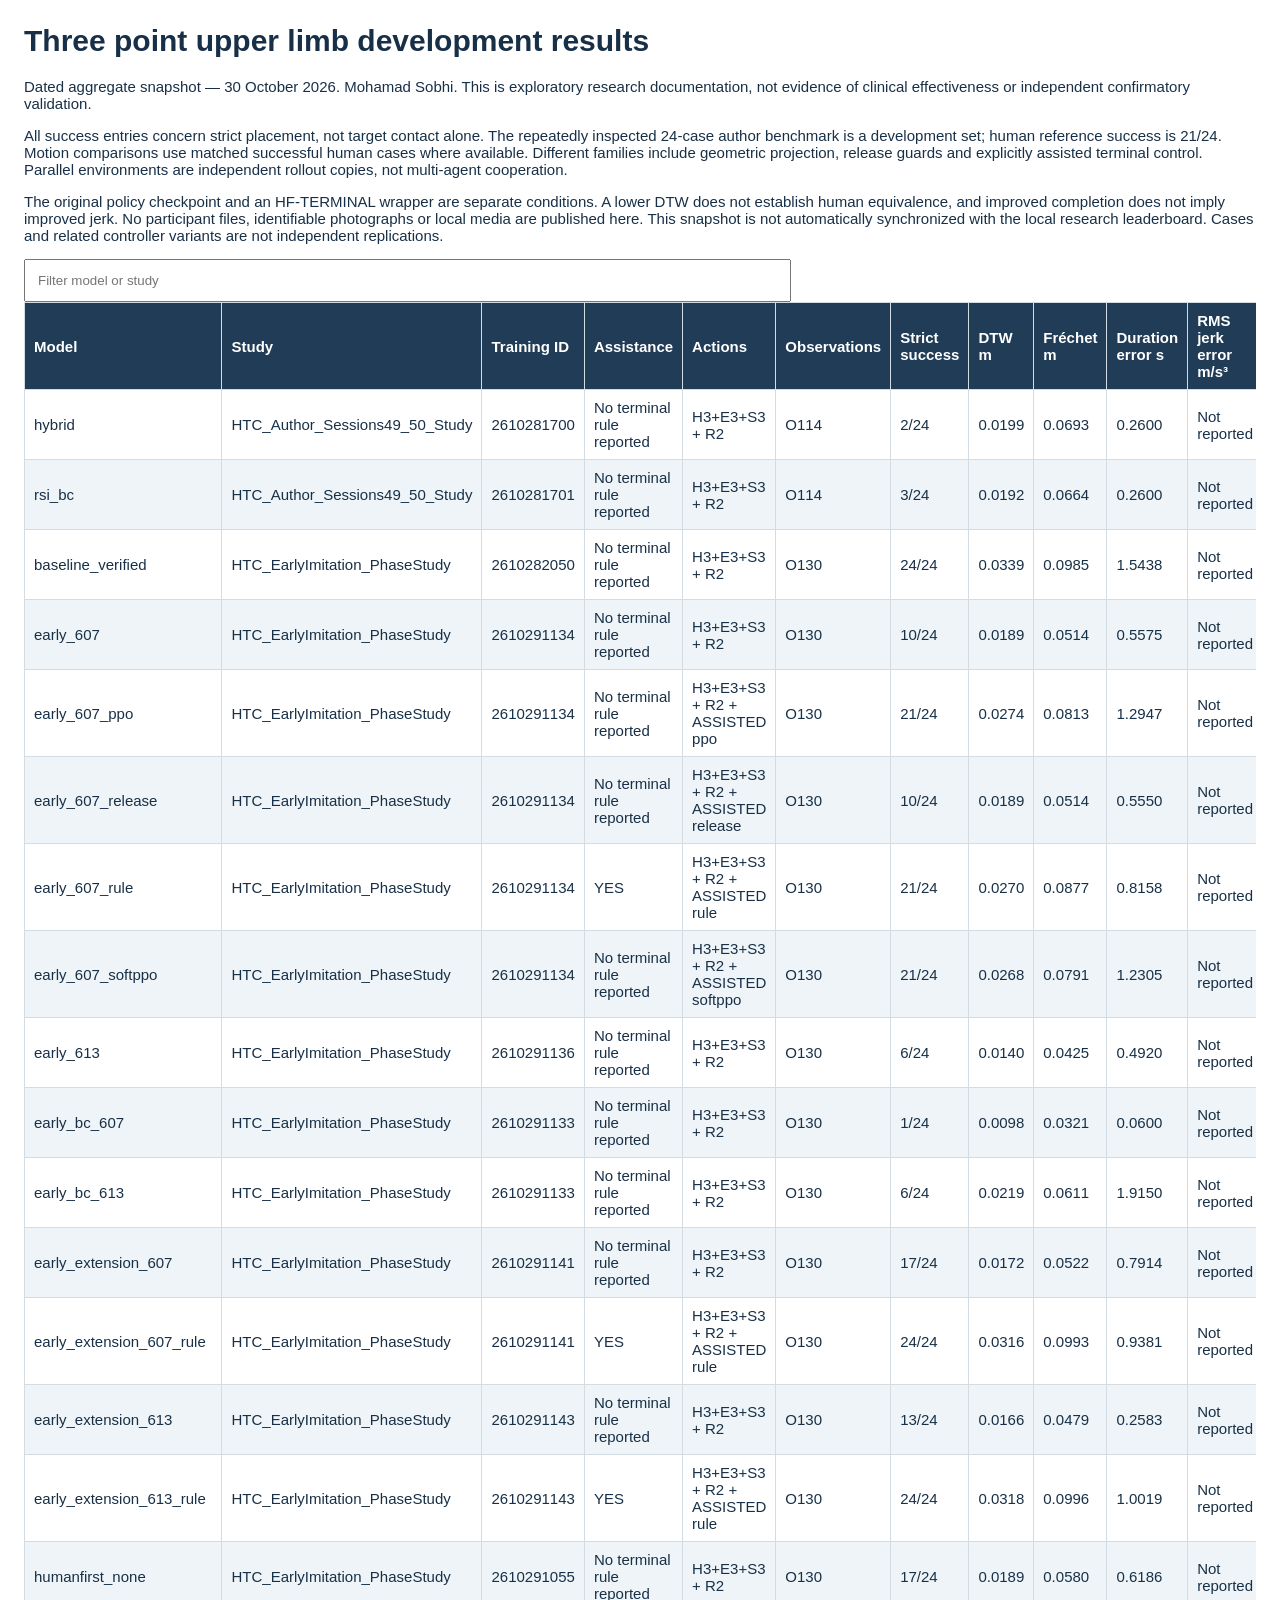
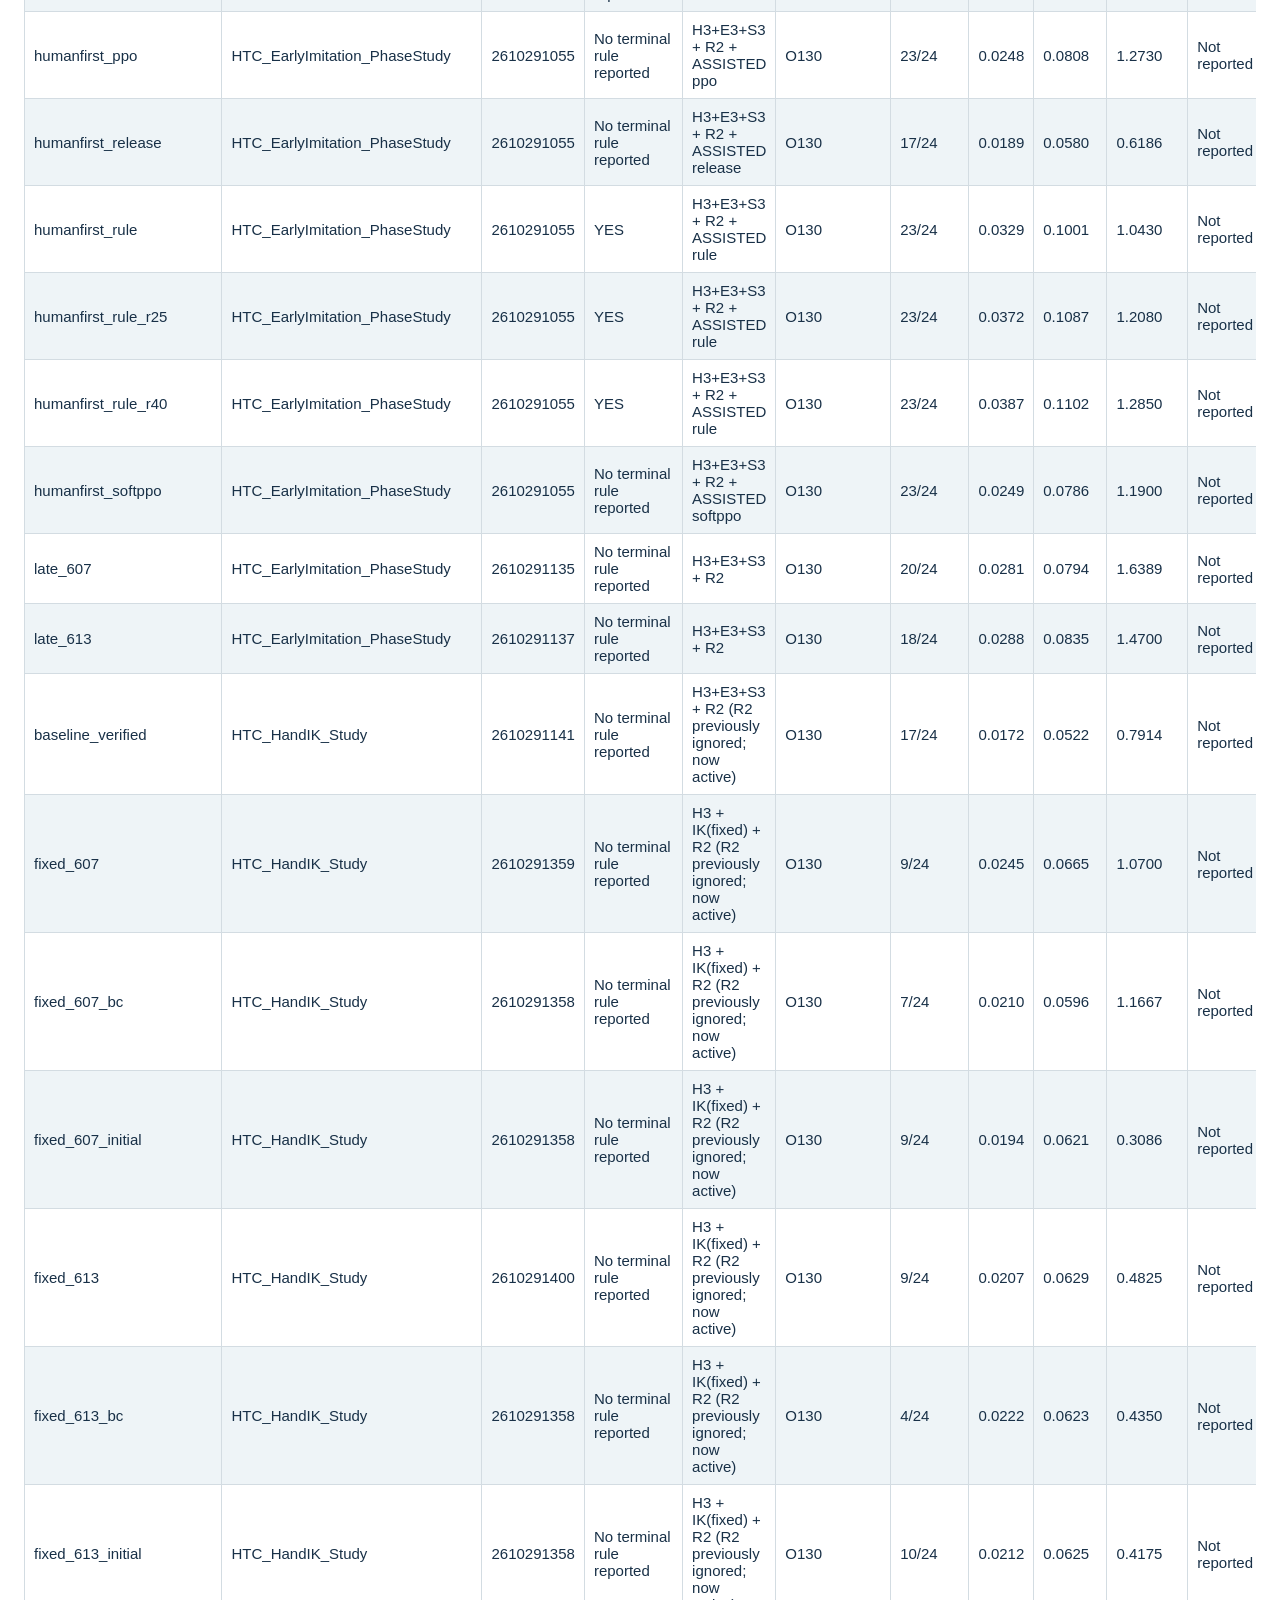
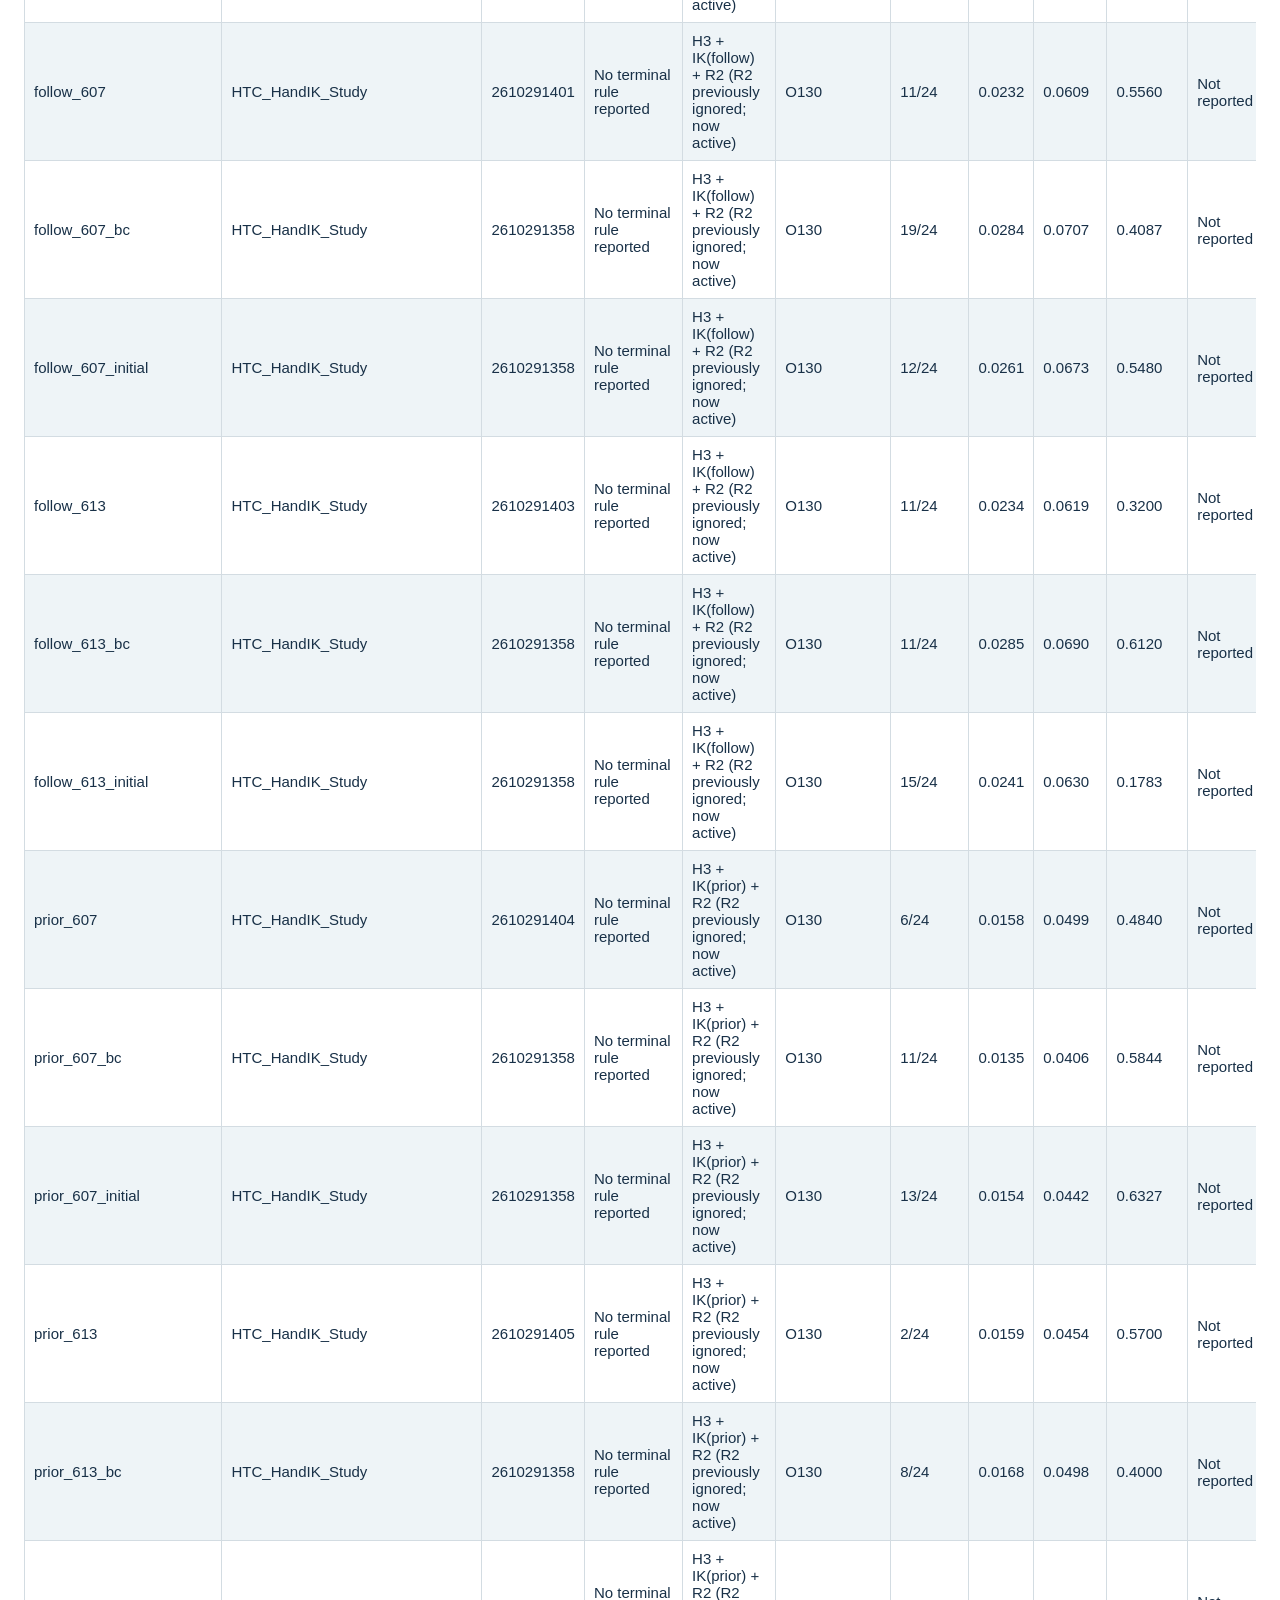
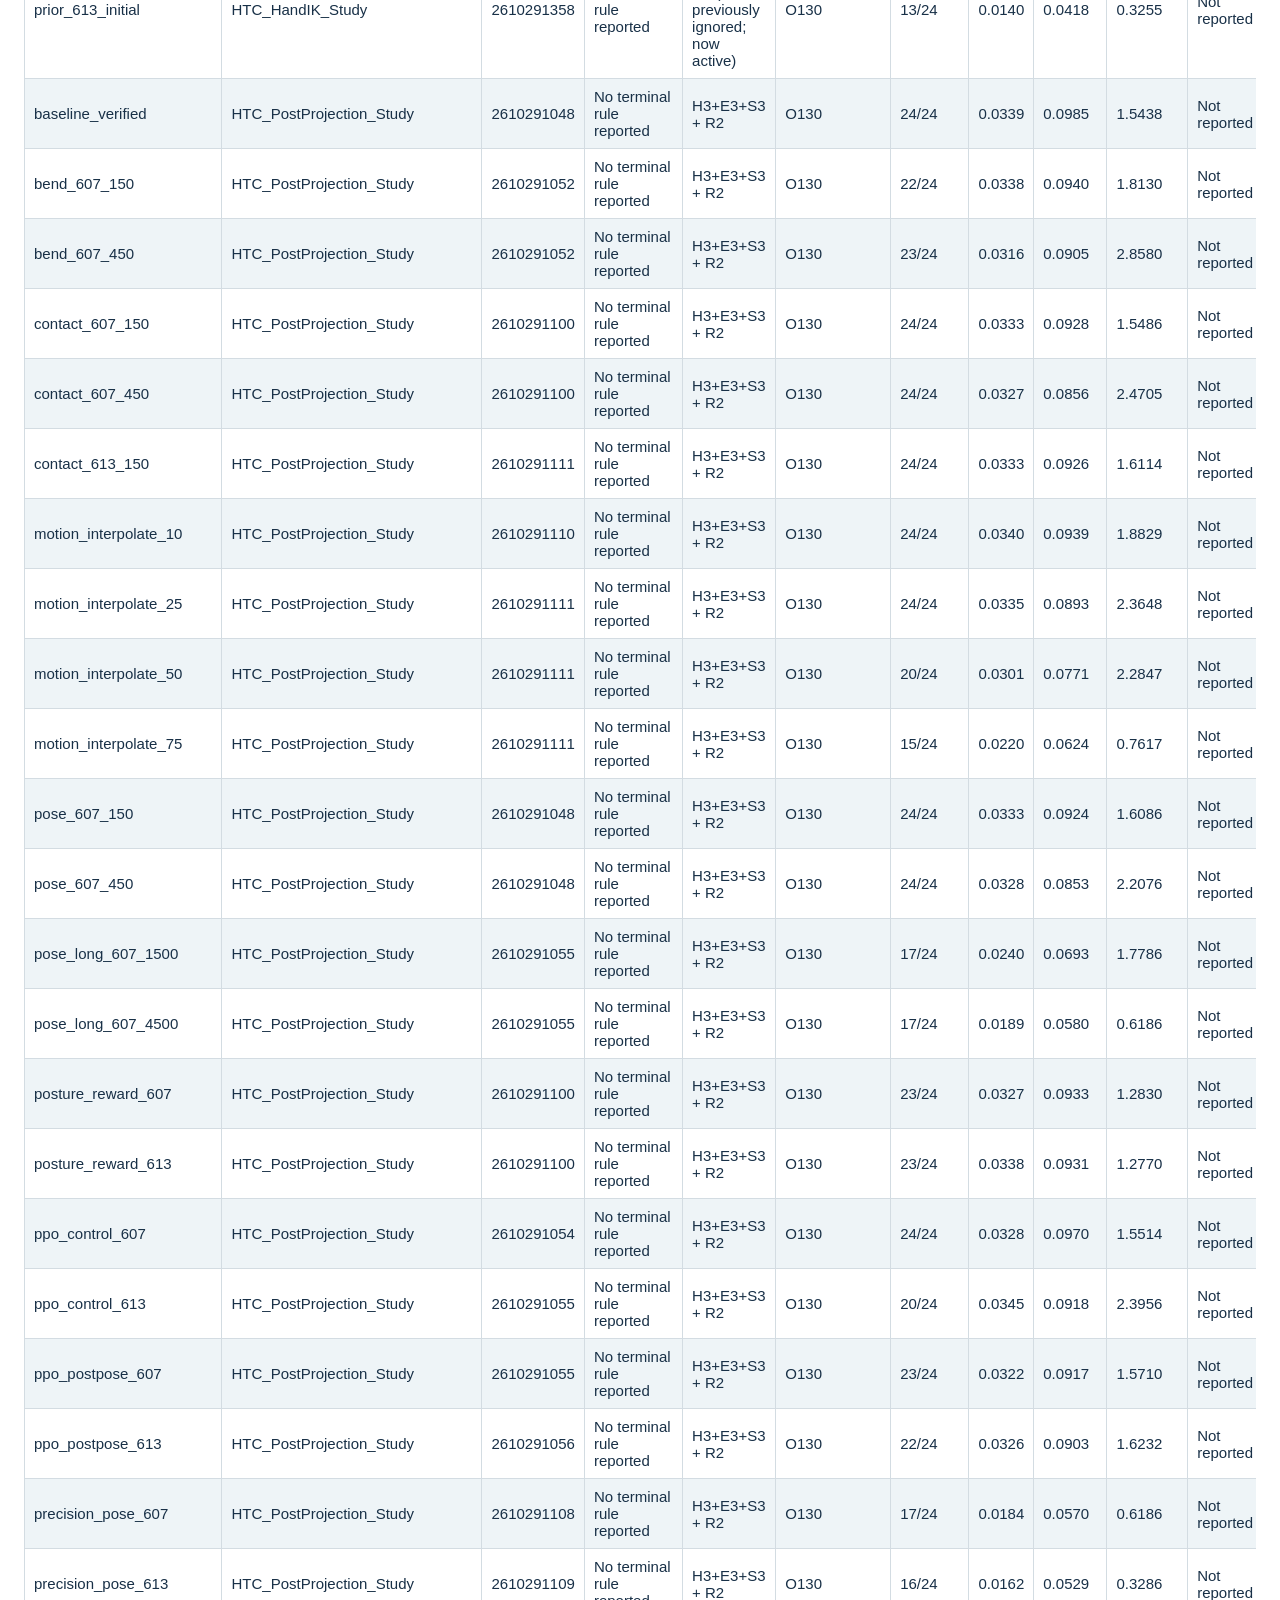
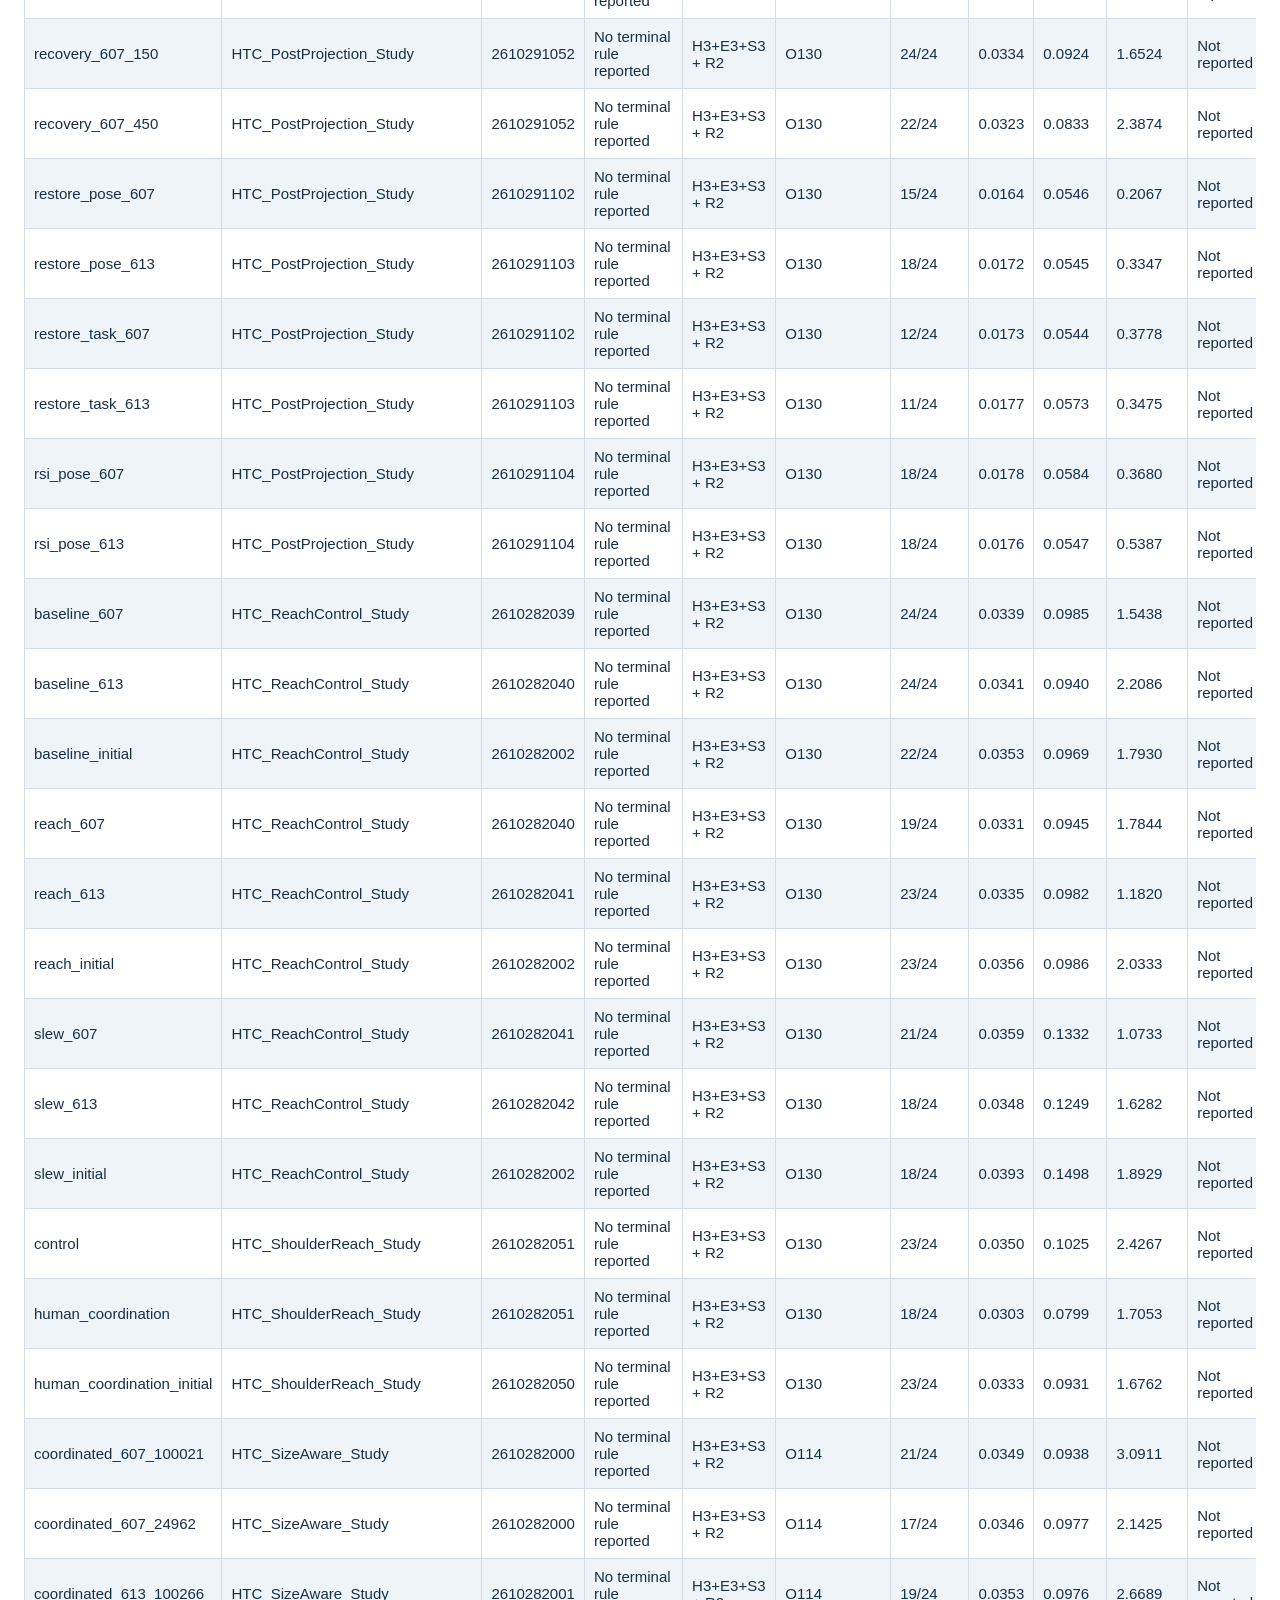
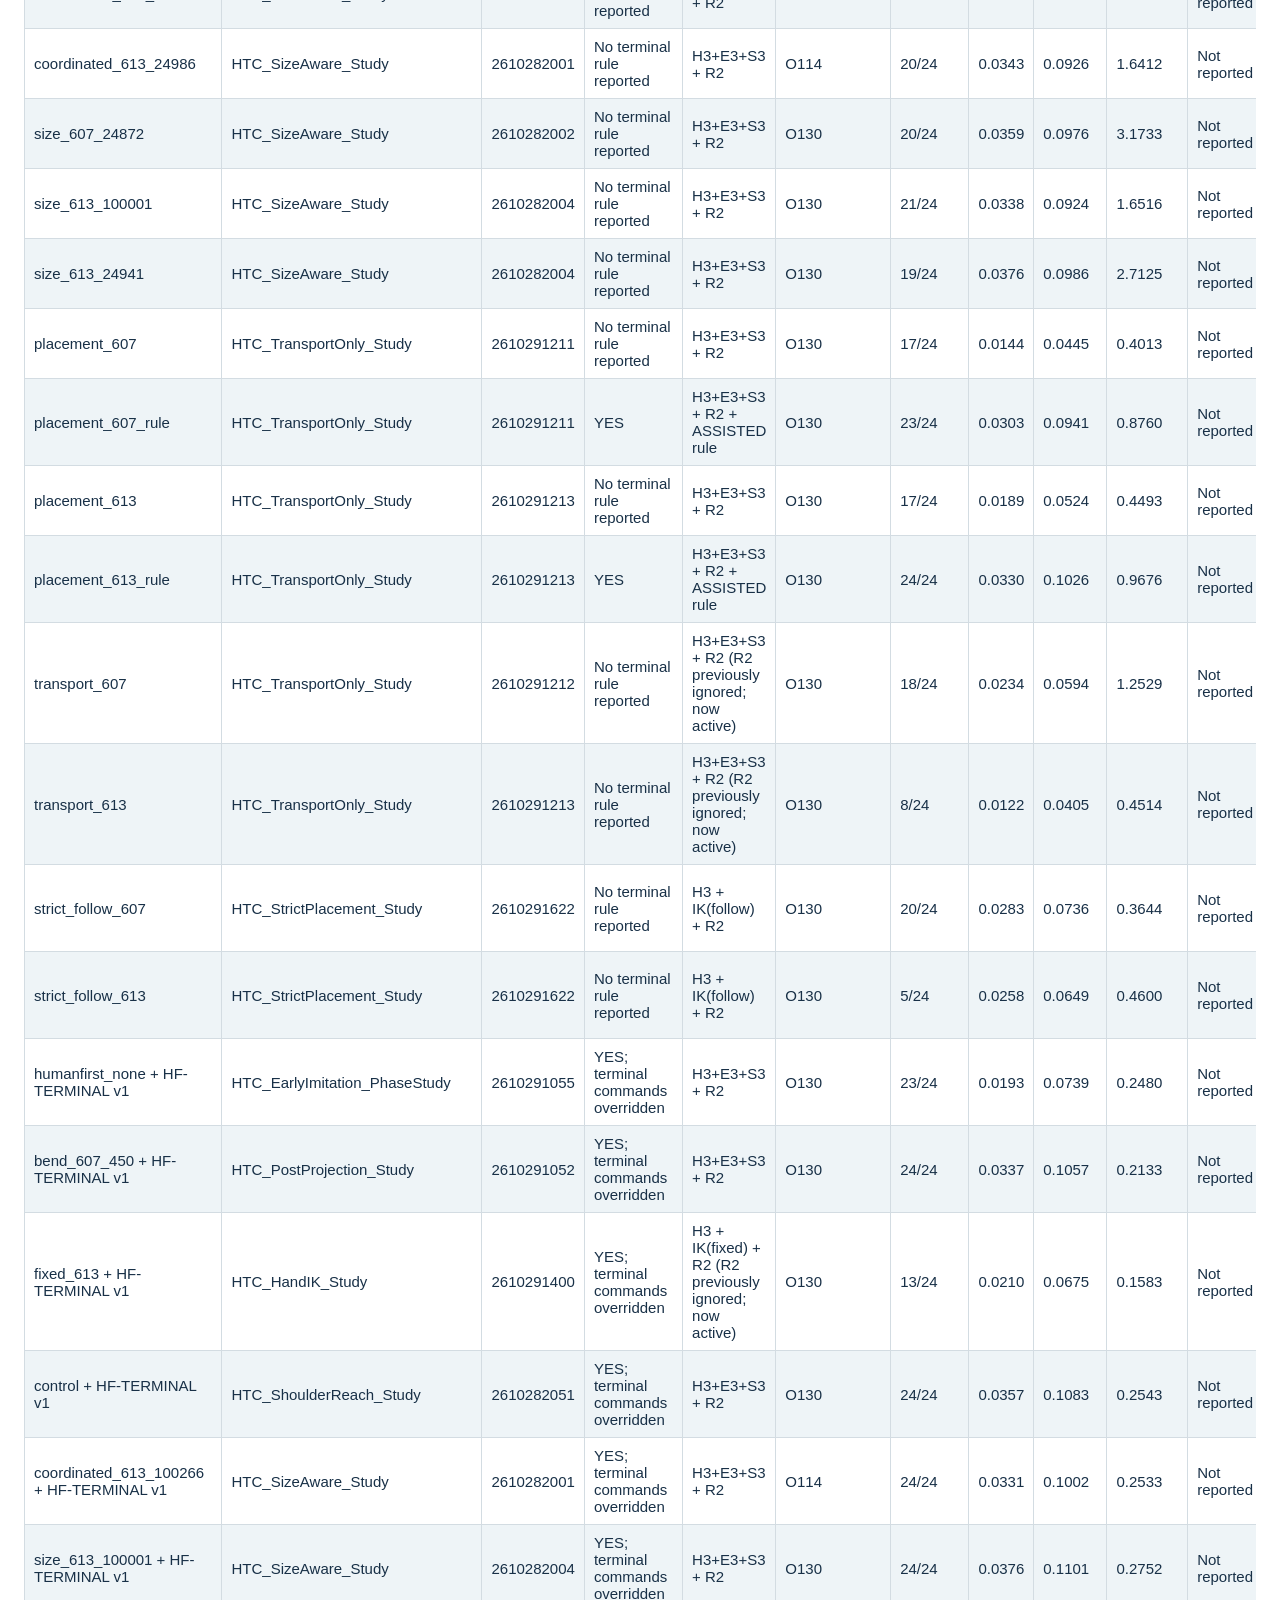
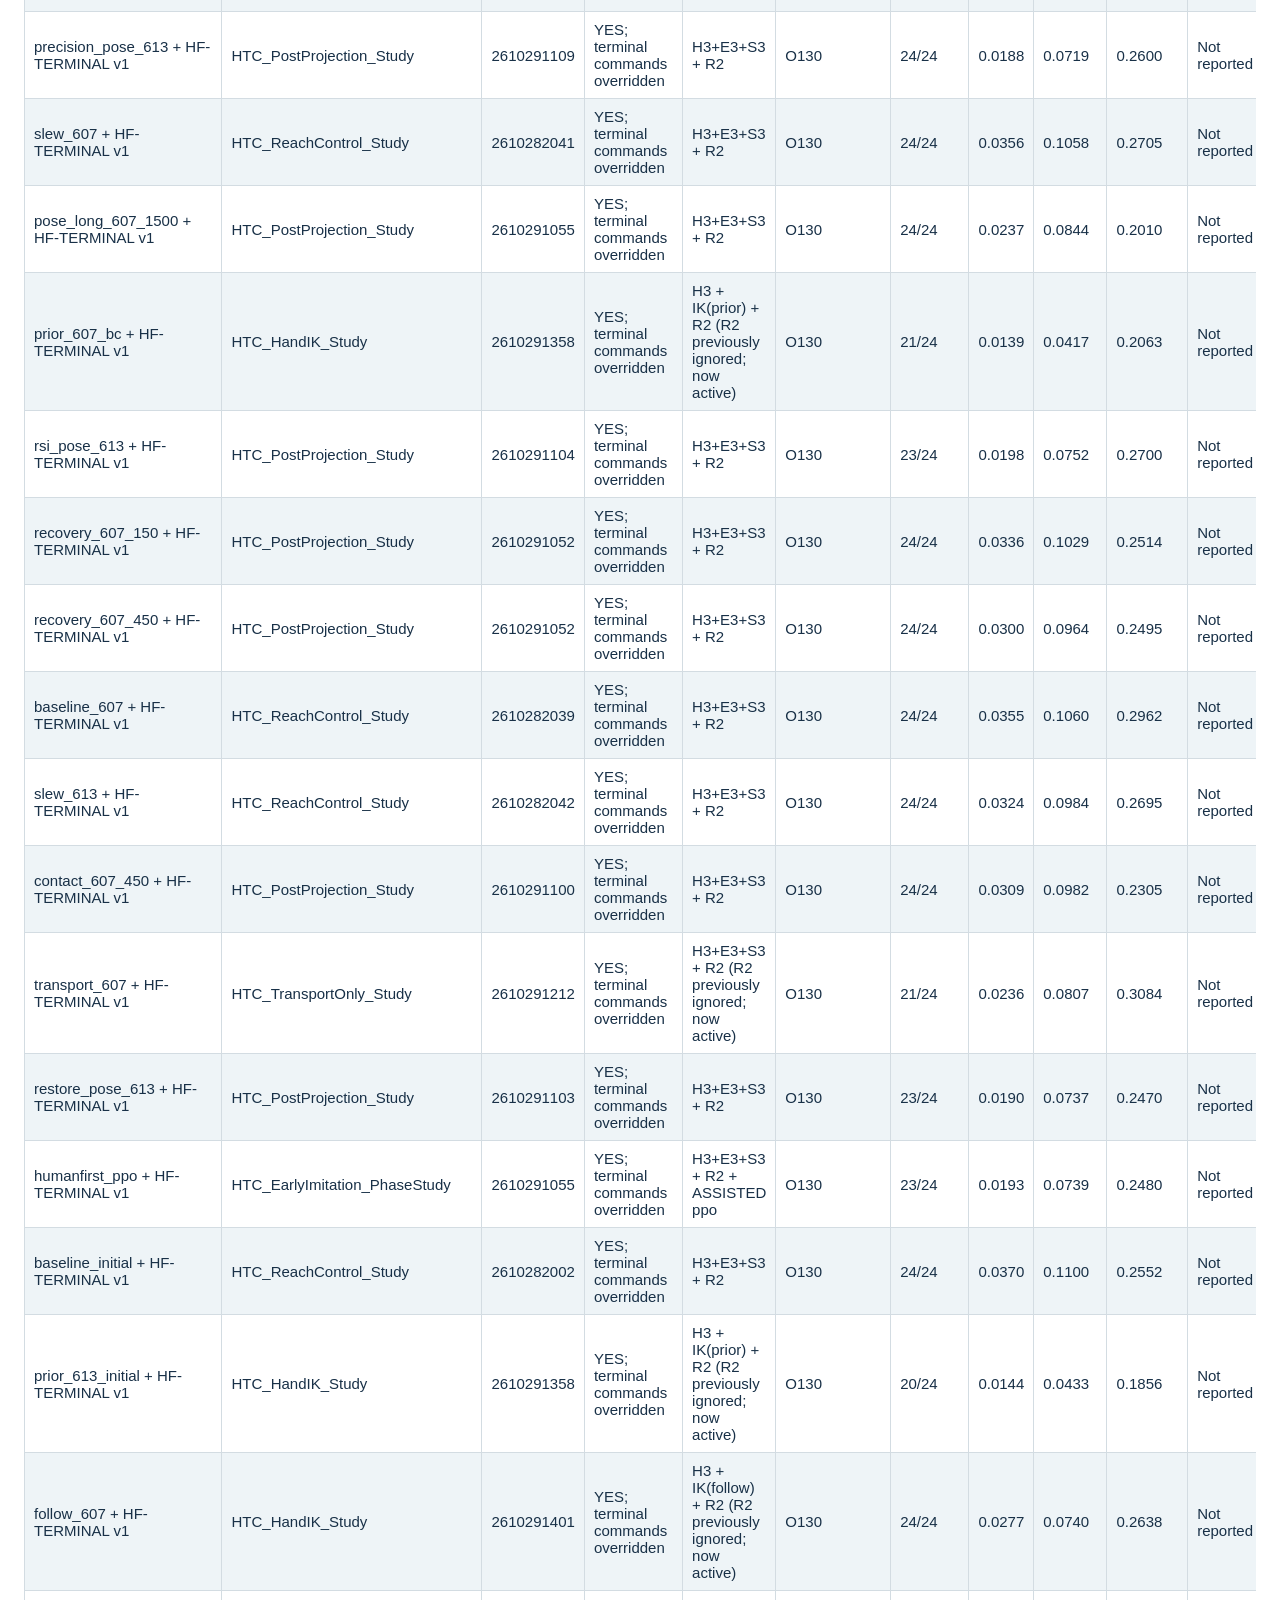
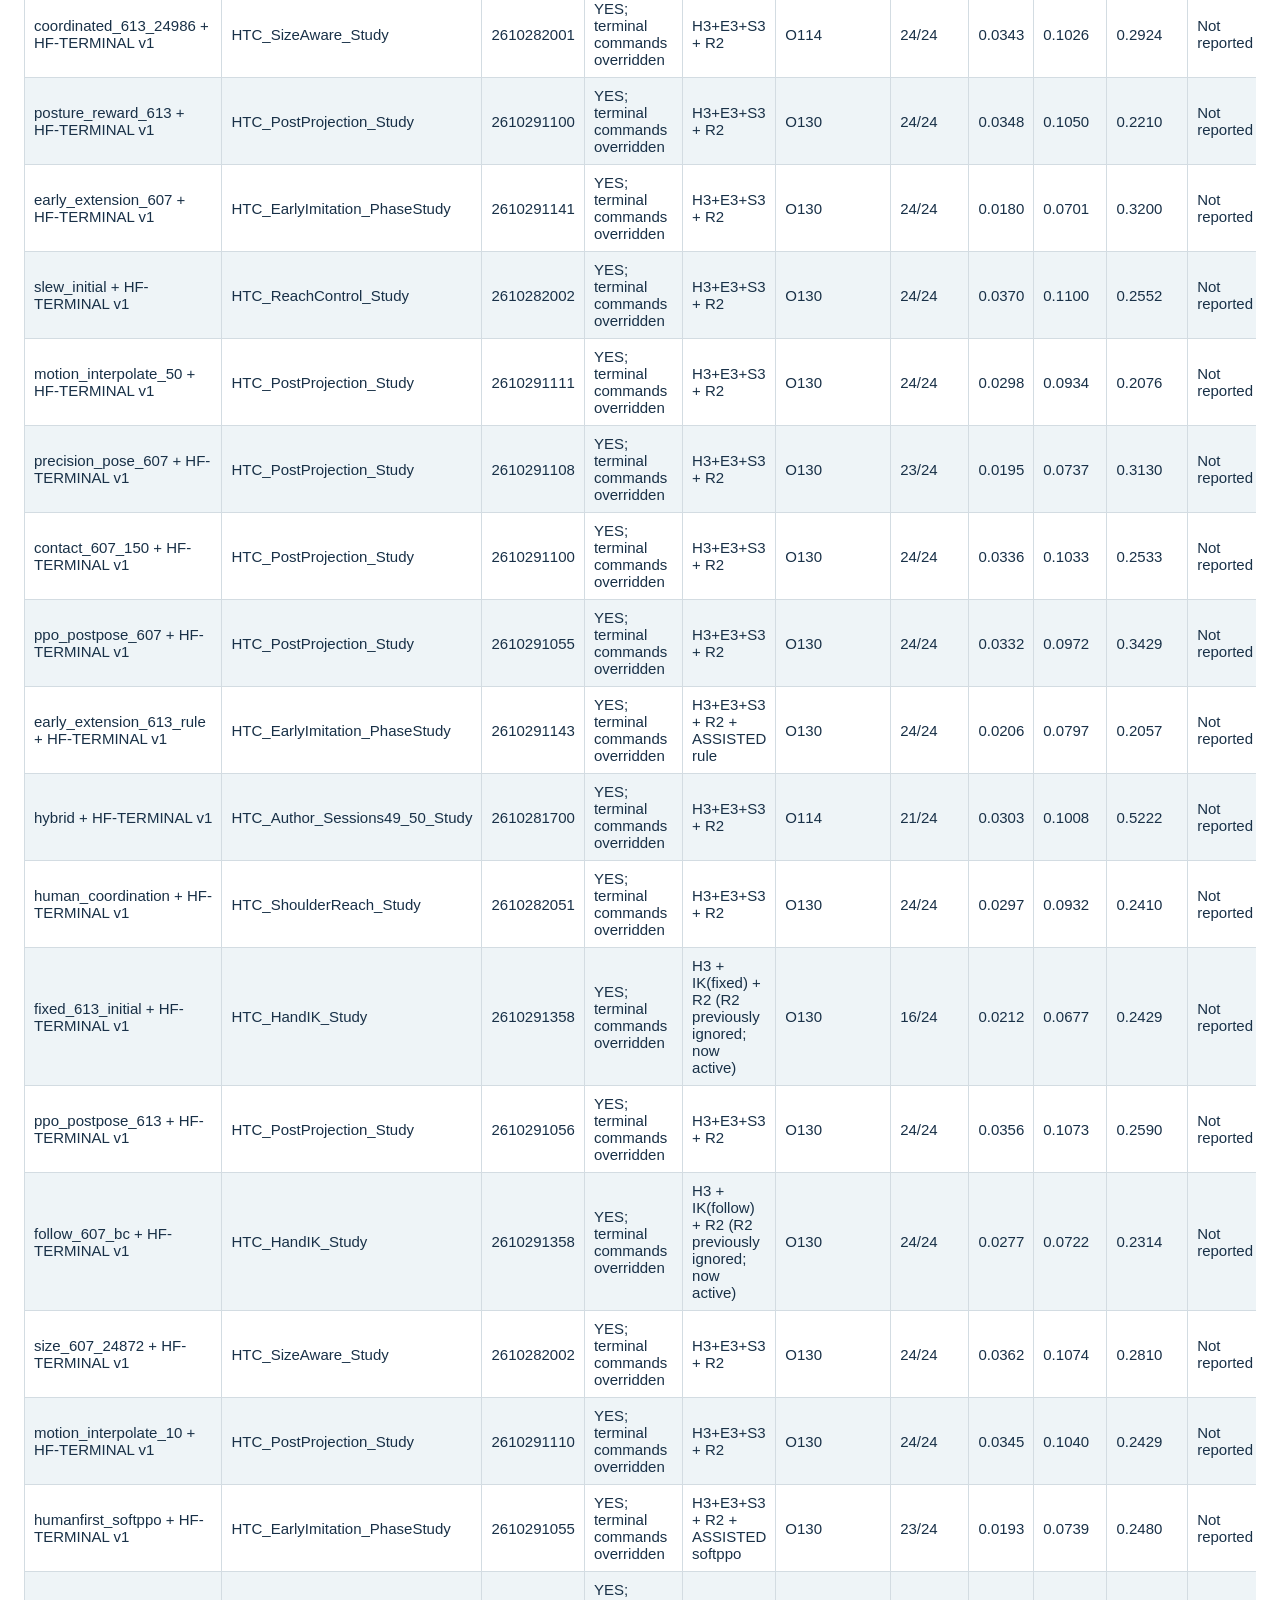
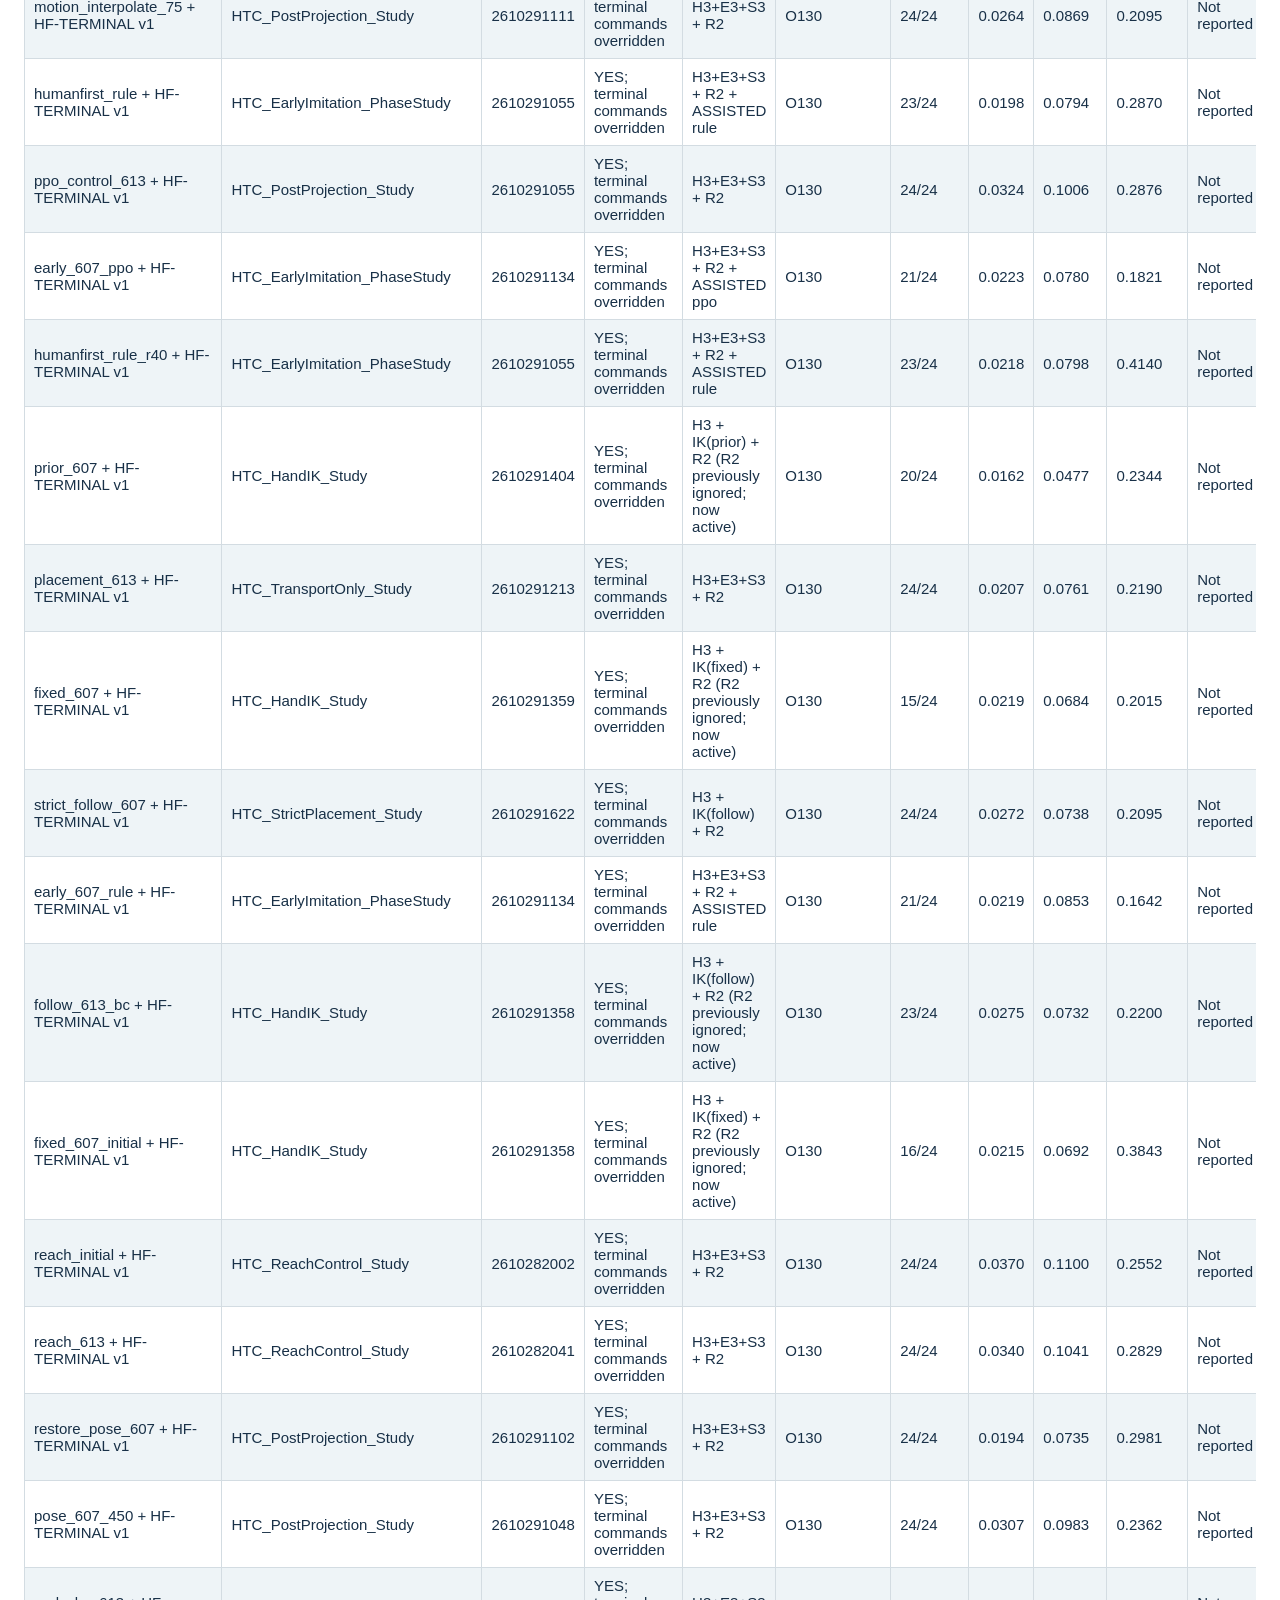
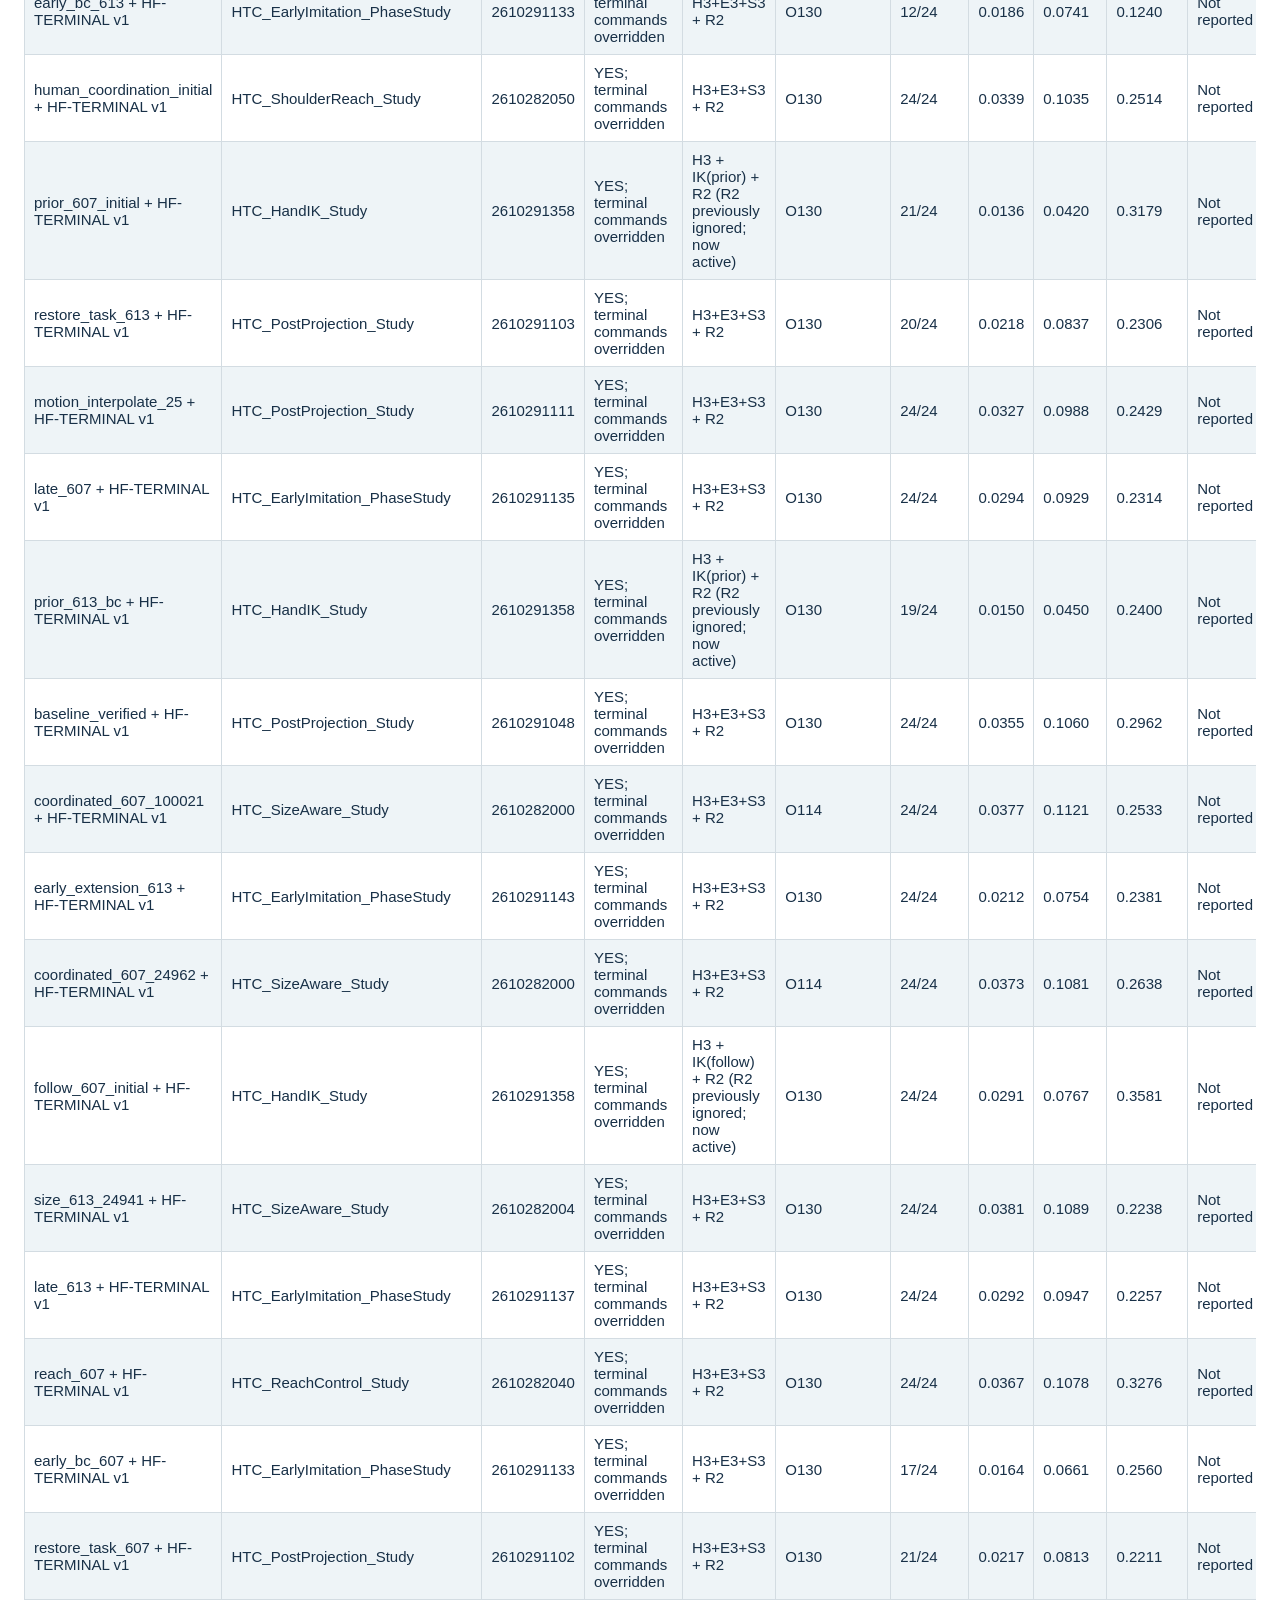
==== research/multijoint/leaderboard-2026-10-30.html @ f168d18a "Publish approved aggregate three-point development snapshot; no participant data or media" ====
<!doctype html><html lang="en"><meta charset="utf-8"><meta name="viewport" content="width=device-width"><title>Three point upper limb development results</title><style>body{font:15px Arial;margin:24px;color:#183047}table{border-collapse:collapse;width:100%}th,td{padding:9px;border:1px solid #d3dce2;text-align:left}th{background:#203c56;color:white;cursor:pointer}tr:nth-child(even){background:#eef4f7}input{padding:12px;width:60%}.scroll{overflow:auto}</style><h1>Three point upper limb development results</h1><p>Dated aggregate snapshot — 30 October 2026. Mohamad Sobhi. This is exploratory research documentation, not evidence of clinical effectiveness or independent confirmatory validation.</p><p>All success entries concern strict placement, not target contact alone. The repeatedly inspected 24-case author benchmark is a development set; human reference success is 21/24. Motion comparisons use matched successful human cases where available. Different families include geometric projection, release guards and explicitly assisted terminal control. Parallel environments are independent rollout copies, not multi-agent cooperation.</p><p>The original policy checkpoint and an HF-TERMINAL wrapper are separate conditions. A lower DTW does not establish human equivalence, and improved completion does not imply improved jerk. No participant files, identifiable photographs or local media are published here. This snapshot is not automatically synchronized with the local research leaderboard. Cases and related controller variants are not independent replications.</p><input placeholder="Filter model or study" oninput="for(const r of document.querySelectorAll('tbody tr'))r.hidden=!r.textContent.toLowerCase().includes(this.value.toLowerCase())"><div class="scroll"><table><thead><tr><th>Model</th><th>Study</th><th>Training ID</th><th>Assistance</th><th>Actions</th><th>Observations</th><th>Strict success</th><th>DTW m</th><th>Fréchet m</th><th>Duration error s</th><th>RMS jerk error m/s³</th><th>Evidence status</th></tr></thead><tbody><tr><td>hybrid</td><td>HTC_Author_Sessions49_50_Study</td><td>2610281700</td><td>No terminal rule reported</td><td>H3+E3+S3 + R2</td><td>O114</td><td>2/24</td><td>0.0199</td><td>0.0693</td><td>0.2600</td><td>Not reported</td><td>Trace-certified strict placement</td></tr><tr><td>rsi_bc</td><td>HTC_Author_Sessions49_50_Study</td><td>2610281701</td><td>No terminal rule reported</td><td>H3+E3+S3 + R2</td><td>O114</td><td>3/24</td><td>0.0192</td><td>0.0664</td><td>0.2600</td><td>Not reported</td><td>Trace-certified strict placement</td></tr><tr><td>baseline_verified</td><td>HTC_EarlyImitation_PhaseStudy</td><td>2610282050</td><td>No terminal rule reported</td><td>H3+E3+S3 + R2</td><td>O130</td><td>24/24</td><td>0.0339</td><td>0.0985</td><td>1.5438</td><td>Not reported</td><td>Trace-certified strict placement</td></tr><tr><td>early_607</td><td>HTC_EarlyImitation_PhaseStudy</td><td>2610291134</td><td>No terminal rule reported</td><td>H3+E3+S3 + R2</td><td>O130</td><td>10/24</td><td>0.0189</td><td>0.0514</td><td>0.5575</td><td>Not reported</td><td>Trace-certified strict placement</td></tr><tr><td>early_607_ppo</td><td>HTC_EarlyImitation_PhaseStudy</td><td>2610291134</td><td>No terminal rule reported</td><td>H3+E3+S3 + R2 + ASSISTED ppo</td><td>O130</td><td>21/24</td><td>0.0274</td><td>0.0813</td><td>1.2947</td><td>Not reported</td><td>Trace-certified strict placement</td></tr><tr><td>early_607_release</td><td>HTC_EarlyImitation_PhaseStudy</td><td>2610291134</td><td>No terminal rule reported</td><td>H3+E3+S3 + R2 + ASSISTED release</td><td>O130</td><td>10/24</td><td>0.0189</td><td>0.0514</td><td>0.5550</td><td>Not reported</td><td>Trace-certified strict placement</td></tr><tr><td>early_607_rule</td><td>HTC_EarlyImitation_PhaseStudy</td><td>2610291134</td><td>YES</td><td>H3+E3+S3 + R2 + ASSISTED rule</td><td>O130</td><td>21/24</td><td>0.0270</td><td>0.0877</td><td>0.8158</td><td>Not reported</td><td>Trace-certified strict placement</td></tr><tr><td>early_607_softppo</td><td>HTC_EarlyImitation_PhaseStudy</td><td>2610291134</td><td>No terminal rule reported</td><td>H3+E3+S3 + R2 + ASSISTED softppo</td><td>O130</td><td>21/24</td><td>0.0268</td><td>0.0791</td><td>1.2305</td><td>Not reported</td><td>Trace-certified strict placement</td></tr><tr><td>early_613</td><td>HTC_EarlyImitation_PhaseStudy</td><td>2610291136</td><td>No terminal rule reported</td><td>H3+E3+S3 + R2</td><td>O130</td><td>6/24</td><td>0.0140</td><td>0.0425</td><td>0.4920</td><td>Not reported</td><td>Trace-certified strict placement</td></tr><tr><td>early_bc_607</td><td>HTC_EarlyImitation_PhaseStudy</td><td>2610291133</td><td>No terminal rule reported</td><td>H3+E3+S3 + R2</td><td>O130</td><td>1/24</td><td>0.0098</td><td>0.0321</td><td>0.0600</td><td>Not reported</td><td>Trace-certified strict placement</td></tr><tr><td>early_bc_613</td><td>HTC_EarlyImitation_PhaseStudy</td><td>2610291133</td><td>No terminal rule reported</td><td>H3+E3+S3 + R2</td><td>O130</td><td>6/24</td><td>0.0219</td><td>0.0611</td><td>1.9150</td><td>Not reported</td><td>Trace-certified strict placement</td></tr><tr><td>early_extension_607</td><td>HTC_EarlyImitation_PhaseStudy</td><td>2610291141</td><td>No terminal rule reported</td><td>H3+E3+S3 + R2</td><td>O130</td><td>17/24</td><td>0.0172</td><td>0.0522</td><td>0.7914</td><td>Not reported</td><td>Trace-certified strict placement</td></tr><tr><td>early_extension_607_rule</td><td>HTC_EarlyImitation_PhaseStudy</td><td>2610291141</td><td>YES</td><td>H3+E3+S3 + R2 + ASSISTED rule</td><td>O130</td><td>24/24</td><td>0.0316</td><td>0.0993</td><td>0.9381</td><td>Not reported</td><td>Trace-certified strict placement</td></tr><tr><td>early_extension_613</td><td>HTC_EarlyImitation_PhaseStudy</td><td>2610291143</td><td>No terminal rule reported</td><td>H3+E3+S3 + R2</td><td>O130</td><td>13/24</td><td>0.0166</td><td>0.0479</td><td>0.2583</td><td>Not reported</td><td>Trace-certified strict placement</td></tr><tr><td>early_extension_613_rule</td><td>HTC_EarlyImitation_PhaseStudy</td><td>2610291143</td><td>YES</td><td>H3+E3+S3 + R2 + ASSISTED rule</td><td>O130</td><td>24/24</td><td>0.0318</td><td>0.0996</td><td>1.0019</td><td>Not reported</td><td>Trace-certified strict placement</td></tr><tr><td>humanfirst_none</td><td>HTC_EarlyImitation_PhaseStudy</td><td>2610291055</td><td>No terminal rule reported</td><td>H3+E3+S3 + R2</td><td>O130</td><td>17/24</td><td>0.0189</td><td>0.0580</td><td>0.6186</td><td>Not reported</td><td>Trace-certified strict placement</td></tr><tr><td>humanfirst_ppo</td><td>HTC_EarlyImitation_PhaseStudy</td><td>2610291055</td><td>No terminal rule reported</td><td>H3+E3+S3 + R2 + ASSISTED ppo</td><td>O130</td><td>23/24</td><td>0.0248</td><td>0.0808</td><td>1.2730</td><td>Not reported</td><td>Trace-certified strict placement</td></tr><tr><td>humanfirst_release</td><td>HTC_EarlyImitation_PhaseStudy</td><td>2610291055</td><td>No terminal rule reported</td><td>H3+E3+S3 + R2 + ASSISTED release</td><td>O130</td><td>17/24</td><td>0.0189</td><td>0.0580</td><td>0.6186</td><td>Not reported</td><td>Trace-certified strict placement</td></tr><tr><td>humanfirst_rule</td><td>HTC_EarlyImitation_PhaseStudy</td><td>2610291055</td><td>YES</td><td>H3+E3+S3 + R2 + ASSISTED rule</td><td>O130</td><td>23/24</td><td>0.0329</td><td>0.1001</td><td>1.0430</td><td>Not reported</td><td>Trace-certified strict placement</td></tr><tr><td>humanfirst_rule_r25</td><td>HTC_EarlyImitation_PhaseStudy</td><td>2610291055</td><td>YES</td><td>H3+E3+S3 + R2 + ASSISTED rule</td><td>O130</td><td>23/24</td><td>0.0372</td><td>0.1087</td><td>1.2080</td><td>Not reported</td><td>Trace-certified strict placement</td></tr><tr><td>humanfirst_rule_r40</td><td>HTC_EarlyImitation_PhaseStudy</td><td>2610291055</td><td>YES</td><td>H3+E3+S3 + R2 + ASSISTED rule</td><td>O130</td><td>23/24</td><td>0.0387</td><td>0.1102</td><td>1.2850</td><td>Not reported</td><td>Trace-certified strict placement</td></tr><tr><td>humanfirst_softppo</td><td>HTC_EarlyImitation_PhaseStudy</td><td>2610291055</td><td>No terminal rule reported</td><td>H3+E3+S3 + R2 + ASSISTED softppo</td><td>O130</td><td>23/24</td><td>0.0249</td><td>0.0786</td><td>1.1900</td><td>Not reported</td><td>Trace-certified strict placement</td></tr><tr><td>late_607</td><td>HTC_EarlyImitation_PhaseStudy</td><td>2610291135</td><td>No terminal rule reported</td><td>H3+E3+S3 + R2</td><td>O130</td><td>20/24</td><td>0.0281</td><td>0.0794</td><td>1.6389</td><td>Not reported</td><td>Trace-certified strict placement</td></tr><tr><td>late_613</td><td>HTC_EarlyImitation_PhaseStudy</td><td>2610291137</td><td>No terminal rule reported</td><td>H3+E3+S3 + R2</td><td>O130</td><td>18/24</td><td>0.0288</td><td>0.0835</td><td>1.4700</td><td>Not reported</td><td>Trace-certified strict placement</td></tr><tr><td>baseline_verified</td><td>HTC_HandIK_Study</td><td>2610291141</td><td>No terminal rule reported</td><td>H3+E3+S3 + R2 (R2 previously ignored; now active)</td><td>O130</td><td>17/24</td><td>0.0172</td><td>0.0522</td><td>0.7914</td><td>Not reported</td><td>Strict rerun, independently trace checked</td></tr><tr><td>fixed_607</td><td>HTC_HandIK_Study</td><td>2610291359</td><td>No terminal rule reported</td><td>H3 + IK(fixed) + R2 (R2 previously ignored; now active)</td><td>O130</td><td>9/24</td><td>0.0245</td><td>0.0665</td><td>1.0700</td><td>Not reported</td><td>Strict rerun, independently trace checked</td></tr><tr><td>fixed_607_bc</td><td>HTC_HandIK_Study</td><td>2610291358</td><td>No terminal rule reported</td><td>H3 + IK(fixed) + R2 (R2 previously ignored; now active)</td><td>O130</td><td>7/24</td><td>0.0210</td><td>0.0596</td><td>1.1667</td><td>Not reported</td><td>Strict rerun, independently trace checked</td></tr><tr><td>fixed_607_initial</td><td>HTC_HandIK_Study</td><td>2610291358</td><td>No terminal rule reported</td><td>H3 + IK(fixed) + R2 (R2 previously ignored; now active)</td><td>O130</td><td>9/24</td><td>0.0194</td><td>0.0621</td><td>0.3086</td><td>Not reported</td><td>Strict rerun, independently trace checked</td></tr><tr><td>fixed_613</td><td>HTC_HandIK_Study</td><td>2610291400</td><td>No terminal rule reported</td><td>H3 + IK(fixed) + R2 (R2 previously ignored; now active)</td><td>O130</td><td>9/24</td><td>0.0207</td><td>0.0629</td><td>0.4825</td><td>Not reported</td><td>Strict rerun, independently trace checked</td></tr><tr><td>fixed_613_bc</td><td>HTC_HandIK_Study</td><td>2610291358</td><td>No terminal rule reported</td><td>H3 + IK(fixed) + R2 (R2 previously ignored; now active)</td><td>O130</td><td>4/24</td><td>0.0222</td><td>0.0623</td><td>0.4350</td><td>Not reported</td><td>Strict rerun, independently trace checked</td></tr><tr><td>fixed_613_initial</td><td>HTC_HandIK_Study</td><td>2610291358</td><td>No terminal rule reported</td><td>H3 + IK(fixed) + R2 (R2 previously ignored; now active)</td><td>O130</td><td>10/24</td><td>0.0212</td><td>0.0625</td><td>0.4175</td><td>Not reported</td><td>Strict rerun, independently trace checked</td></tr><tr><td>follow_607</td><td>HTC_HandIK_Study</td><td>2610291401</td><td>No terminal rule reported</td><td>H3 + IK(follow) + R2 (R2 previously ignored; now active)</td><td>O130</td><td>11/24</td><td>0.0232</td><td>0.0609</td><td>0.5560</td><td>Not reported</td><td>Strict rerun, independently trace checked</td></tr><tr><td>follow_607_bc</td><td>HTC_HandIK_Study</td><td>2610291358</td><td>No terminal rule reported</td><td>H3 + IK(follow) + R2 (R2 previously ignored; now active)</td><td>O130</td><td>19/24</td><td>0.0284</td><td>0.0707</td><td>0.4087</td><td>Not reported</td><td>Strict rerun, independently trace checked</td></tr><tr><td>follow_607_initial</td><td>HTC_HandIK_Study</td><td>2610291358</td><td>No terminal rule reported</td><td>H3 + IK(follow) + R2 (R2 previously ignored; now active)</td><td>O130</td><td>12/24</td><td>0.0261</td><td>0.0673</td><td>0.5480</td><td>Not reported</td><td>Strict rerun, independently trace checked</td></tr><tr><td>follow_613</td><td>HTC_HandIK_Study</td><td>2610291403</td><td>No terminal rule reported</td><td>H3 + IK(follow) + R2 (R2 previously ignored; now active)</td><td>O130</td><td>11/24</td><td>0.0234</td><td>0.0619</td><td>0.3200</td><td>Not reported</td><td>Strict rerun, independently trace checked</td></tr><tr><td>follow_613_bc</td><td>HTC_HandIK_Study</td><td>2610291358</td><td>No terminal rule reported</td><td>H3 + IK(follow) + R2 (R2 previously ignored; now active)</td><td>O130</td><td>11/24</td><td>0.0285</td><td>0.0690</td><td>0.6120</td><td>Not reported</td><td>Strict rerun, independently trace checked</td></tr><tr><td>follow_613_initial</td><td>HTC_HandIK_Study</td><td>2610291358</td><td>No terminal rule reported</td><td>H3 + IK(follow) + R2 (R2 previously ignored; now active)</td><td>O130</td><td>15/24</td><td>0.0241</td><td>0.0630</td><td>0.1783</td><td>Not reported</td><td>Strict rerun, independently trace checked</td></tr><tr><td>prior_607</td><td>HTC_HandIK_Study</td><td>2610291404</td><td>No terminal rule reported</td><td>H3 + IK(prior) + R2 (R2 previously ignored; now active)</td><td>O130</td><td>6/24</td><td>0.0158</td><td>0.0499</td><td>0.4840</td><td>Not reported</td><td>Strict rerun, independently trace checked</td></tr><tr><td>prior_607_bc</td><td>HTC_HandIK_Study</td><td>2610291358</td><td>No terminal rule reported</td><td>H3 + IK(prior) + R2 (R2 previously ignored; now active)</td><td>O130</td><td>11/24</td><td>0.0135</td><td>0.0406</td><td>0.5844</td><td>Not reported</td><td>Strict rerun, independently trace checked</td></tr><tr><td>prior_607_initial</td><td>HTC_HandIK_Study</td><td>2610291358</td><td>No terminal rule reported</td><td>H3 + IK(prior) + R2 (R2 previously ignored; now active)</td><td>O130</td><td>13/24</td><td>0.0154</td><td>0.0442</td><td>0.6327</td><td>Not reported</td><td>Strict rerun, independently trace checked</td></tr><tr><td>prior_613</td><td>HTC_HandIK_Study</td><td>2610291405</td><td>No terminal rule reported</td><td>H3 + IK(prior) + R2 (R2 previously ignored; now active)</td><td>O130</td><td>2/24</td><td>0.0159</td><td>0.0454</td><td>0.5700</td><td>Not reported</td><td>Strict rerun, independently trace checked</td></tr><tr><td>prior_613_bc</td><td>HTC_HandIK_Study</td><td>2610291358</td><td>No terminal rule reported</td><td>H3 + IK(prior) + R2 (R2 previously ignored; now active)</td><td>O130</td><td>8/24</td><td>0.0168</td><td>0.0498</td><td>0.4000</td><td>Not reported</td><td>Strict rerun, independently trace checked</td></tr><tr><td>prior_613_initial</td><td>HTC_HandIK_Study</td><td>2610291358</td><td>No terminal rule reported</td><td>H3 + IK(prior) + R2 (R2 previously ignored; now active)</td><td>O130</td><td>13/24</td><td>0.0140</td><td>0.0418</td><td>0.3255</td><td>Not reported</td><td>Strict rerun, independently trace checked</td></tr><tr><td>baseline_verified</td><td>HTC_PostProjection_Study</td><td>2610291048</td><td>No terminal rule reported</td><td>H3+E3+S3 + R2</td><td>O130</td><td>24/24</td><td>0.0339</td><td>0.0985</td><td>1.5438</td><td>Not reported</td><td>Trace-certified strict placement</td></tr><tr><td>bend_607_150</td><td>HTC_PostProjection_Study</td><td>2610291052</td><td>No terminal rule reported</td><td>H3+E3+S3 + R2</td><td>O130</td><td>22/24</td><td>0.0338</td><td>0.0940</td><td>1.8130</td><td>Not reported</td><td>Trace-certified strict placement</td></tr><tr><td>bend_607_450</td><td>HTC_PostProjection_Study</td><td>2610291052</td><td>No terminal rule reported</td><td>H3+E3+S3 + R2</td><td>O130</td><td>23/24</td><td>0.0316</td><td>0.0905</td><td>2.8580</td><td>Not reported</td><td>Trace-certified strict placement</td></tr><tr><td>contact_607_150</td><td>HTC_PostProjection_Study</td><td>2610291100</td><td>No terminal rule reported</td><td>H3+E3+S3 + R2</td><td>O130</td><td>24/24</td><td>0.0333</td><td>0.0928</td><td>1.5486</td><td>Not reported</td><td>Trace-certified strict placement</td></tr><tr><td>contact_607_450</td><td>HTC_PostProjection_Study</td><td>2610291100</td><td>No terminal rule reported</td><td>H3+E3+S3 + R2</td><td>O130</td><td>24/24</td><td>0.0327</td><td>0.0856</td><td>2.4705</td><td>Not reported</td><td>Trace-certified strict placement</td></tr><tr><td>contact_613_150</td><td>HTC_PostProjection_Study</td><td>2610291111</td><td>No terminal rule reported</td><td>H3+E3+S3 + R2</td><td>O130</td><td>24/24</td><td>0.0333</td><td>0.0926</td><td>1.6114</td><td>Not reported</td><td>Trace-certified strict placement</td></tr><tr><td>motion_interpolate_10</td><td>HTC_PostProjection_Study</td><td>2610291110</td><td>No terminal rule reported</td><td>H3+E3+S3 + R2</td><td>O130</td><td>24/24</td><td>0.0340</td><td>0.0939</td><td>1.8829</td><td>Not reported</td><td>Trace-certified strict placement</td></tr><tr><td>motion_interpolate_25</td><td>HTC_PostProjection_Study</td><td>2610291111</td><td>No terminal rule reported</td><td>H3+E3+S3 + R2</td><td>O130</td><td>24/24</td><td>0.0335</td><td>0.0893</td><td>2.3648</td><td>Not reported</td><td>Trace-certified strict placement</td></tr><tr><td>motion_interpolate_50</td><td>HTC_PostProjection_Study</td><td>2610291111</td><td>No terminal rule reported</td><td>H3+E3+S3 + R2</td><td>O130</td><td>20/24</td><td>0.0301</td><td>0.0771</td><td>2.2847</td><td>Not reported</td><td>Trace-certified strict placement</td></tr><tr><td>motion_interpolate_75</td><td>HTC_PostProjection_Study</td><td>2610291111</td><td>No terminal rule reported</td><td>H3+E3+S3 + R2</td><td>O130</td><td>15/24</td><td>0.0220</td><td>0.0624</td><td>0.7617</td><td>Not reported</td><td>Trace-certified strict placement</td></tr><tr><td>pose_607_150</td><td>HTC_PostProjection_Study</td><td>2610291048</td><td>No terminal rule reported</td><td>H3+E3+S3 + R2</td><td>O130</td><td>24/24</td><td>0.0333</td><td>0.0924</td><td>1.6086</td><td>Not reported</td><td>Trace-certified strict placement</td></tr><tr><td>pose_607_450</td><td>HTC_PostProjection_Study</td><td>2610291048</td><td>No terminal rule reported</td><td>H3+E3+S3 + R2</td><td>O130</td><td>24/24</td><td>0.0328</td><td>0.0853</td><td>2.2076</td><td>Not reported</td><td>Trace-certified strict placement</td></tr><tr><td>pose_long_607_1500</td><td>HTC_PostProjection_Study</td><td>2610291055</td><td>No terminal rule reported</td><td>H3+E3+S3 + R2</td><td>O130</td><td>17/24</td><td>0.0240</td><td>0.0693</td><td>1.7786</td><td>Not reported</td><td>Trace-certified strict placement</td></tr><tr><td>pose_long_607_4500</td><td>HTC_PostProjection_Study</td><td>2610291055</td><td>No terminal rule reported</td><td>H3+E3+S3 + R2</td><td>O130</td><td>17/24</td><td>0.0189</td><td>0.0580</td><td>0.6186</td><td>Not reported</td><td>Trace-certified strict placement</td></tr><tr><td>posture_reward_607</td><td>HTC_PostProjection_Study</td><td>2610291100</td><td>No terminal rule reported</td><td>H3+E3+S3 + R2</td><td>O130</td><td>23/24</td><td>0.0327</td><td>0.0933</td><td>1.2830</td><td>Not reported</td><td>Trace-certified strict placement</td></tr><tr><td>posture_reward_613</td><td>HTC_PostProjection_Study</td><td>2610291100</td><td>No terminal rule reported</td><td>H3+E3+S3 + R2</td><td>O130</td><td>23/24</td><td>0.0338</td><td>0.0931</td><td>1.2770</td><td>Not reported</td><td>Trace-certified strict placement</td></tr><tr><td>ppo_control_607</td><td>HTC_PostProjection_Study</td><td>2610291054</td><td>No terminal rule reported</td><td>H3+E3+S3 + R2</td><td>O130</td><td>24/24</td><td>0.0328</td><td>0.0970</td><td>1.5514</td><td>Not reported</td><td>Trace-certified strict placement</td></tr><tr><td>ppo_control_613</td><td>HTC_PostProjection_Study</td><td>2610291055</td><td>No terminal rule reported</td><td>H3+E3+S3 + R2</td><td>O130</td><td>20/24</td><td>0.0345</td><td>0.0918</td><td>2.3956</td><td>Not reported</td><td>Trace-certified strict placement</td></tr><tr><td>ppo_postpose_607</td><td>HTC_PostProjection_Study</td><td>2610291055</td><td>No terminal rule reported</td><td>H3+E3+S3 + R2</td><td>O130</td><td>23/24</td><td>0.0322</td><td>0.0917</td><td>1.5710</td><td>Not reported</td><td>Trace-certified strict placement</td></tr><tr><td>ppo_postpose_613</td><td>HTC_PostProjection_Study</td><td>2610291056</td><td>No terminal rule reported</td><td>H3+E3+S3 + R2</td><td>O130</td><td>22/24</td><td>0.0326</td><td>0.0903</td><td>1.6232</td><td>Not reported</td><td>Trace-certified strict placement</td></tr><tr><td>precision_pose_607</td><td>HTC_PostProjection_Study</td><td>2610291108</td><td>No terminal rule reported</td><td>H3+E3+S3 + R2</td><td>O130</td><td>17/24</td><td>0.0184</td><td>0.0570</td><td>0.6186</td><td>Not reported</td><td>Trace-certified strict placement</td></tr><tr><td>precision_pose_613</td><td>HTC_PostProjection_Study</td><td>2610291109</td><td>No terminal rule reported</td><td>H3+E3+S3 + R2</td><td>O130</td><td>16/24</td><td>0.0162</td><td>0.0529</td><td>0.3286</td><td>Not reported</td><td>Trace-certified strict placement</td></tr><tr><td>recovery_607_150</td><td>HTC_PostProjection_Study</td><td>2610291052</td><td>No terminal rule reported</td><td>H3+E3+S3 + R2</td><td>O130</td><td>24/24</td><td>0.0334</td><td>0.0924</td><td>1.6524</td><td>Not reported</td><td>Trace-certified strict placement</td></tr><tr><td>recovery_607_450</td><td>HTC_PostProjection_Study</td><td>2610291052</td><td>No terminal rule reported</td><td>H3+E3+S3 + R2</td><td>O130</td><td>22/24</td><td>0.0323</td><td>0.0833</td><td>2.3874</td><td>Not reported</td><td>Trace-certified strict placement</td></tr><tr><td>restore_pose_607</td><td>HTC_PostProjection_Study</td><td>2610291102</td><td>No terminal rule reported</td><td>H3+E3+S3 + R2</td><td>O130</td><td>15/24</td><td>0.0164</td><td>0.0546</td><td>0.2067</td><td>Not reported</td><td>Trace-certified strict placement</td></tr><tr><td>restore_pose_613</td><td>HTC_PostProjection_Study</td><td>2610291103</td><td>No terminal rule reported</td><td>H3+E3+S3 + R2</td><td>O130</td><td>18/24</td><td>0.0172</td><td>0.0545</td><td>0.3347</td><td>Not reported</td><td>Trace-certified strict placement</td></tr><tr><td>restore_task_607</td><td>HTC_PostProjection_Study</td><td>2610291102</td><td>No terminal rule reported</td><td>H3+E3+S3 + R2</td><td>O130</td><td>12/24</td><td>0.0173</td><td>0.0544</td><td>0.3778</td><td>Not reported</td><td>Trace-certified strict placement</td></tr><tr><td>restore_task_613</td><td>HTC_PostProjection_Study</td><td>2610291103</td><td>No terminal rule reported</td><td>H3+E3+S3 + R2</td><td>O130</td><td>11/24</td><td>0.0177</td><td>0.0573</td><td>0.3475</td><td>Not reported</td><td>Trace-certified strict placement</td></tr><tr><td>rsi_pose_607</td><td>HTC_PostProjection_Study</td><td>2610291104</td><td>No terminal rule reported</td><td>H3+E3+S3 + R2</td><td>O130</td><td>18/24</td><td>0.0178</td><td>0.0584</td><td>0.3680</td><td>Not reported</td><td>Trace-certified strict placement</td></tr><tr><td>rsi_pose_613</td><td>HTC_PostProjection_Study</td><td>2610291104</td><td>No terminal rule reported</td><td>H3+E3+S3 + R2</td><td>O130</td><td>18/24</td><td>0.0176</td><td>0.0547</td><td>0.5387</td><td>Not reported</td><td>Trace-certified strict placement</td></tr><tr><td>baseline_607</td><td>HTC_ReachControl_Study</td><td>2610282039</td><td>No terminal rule reported</td><td>H3+E3+S3 + R2</td><td>O130</td><td>24/24</td><td>0.0339</td><td>0.0985</td><td>1.5438</td><td>Not reported</td><td>Trace-certified strict placement</td></tr><tr><td>baseline_613</td><td>HTC_ReachControl_Study</td><td>2610282040</td><td>No terminal rule reported</td><td>H3+E3+S3 + R2</td><td>O130</td><td>24/24</td><td>0.0341</td><td>0.0940</td><td>2.2086</td><td>Not reported</td><td>Trace-certified strict placement</td></tr><tr><td>baseline_initial</td><td>HTC_ReachControl_Study</td><td>2610282002</td><td>No terminal rule reported</td><td>H3+E3+S3 + R2</td><td>O130</td><td>22/24</td><td>0.0353</td><td>0.0969</td><td>1.7930</td><td>Not reported</td><td>Trace-certified strict placement</td></tr><tr><td>reach_607</td><td>HTC_ReachControl_Study</td><td>2610282040</td><td>No terminal rule reported</td><td>H3+E3+S3 + R2</td><td>O130</td><td>19/24</td><td>0.0331</td><td>0.0945</td><td>1.7844</td><td>Not reported</td><td>Trace-certified strict placement</td></tr><tr><td>reach_613</td><td>HTC_ReachControl_Study</td><td>2610282041</td><td>No terminal rule reported</td><td>H3+E3+S3 + R2</td><td>O130</td><td>23/24</td><td>0.0335</td><td>0.0982</td><td>1.1820</td><td>Not reported</td><td>Trace-certified strict placement</td></tr><tr><td>reach_initial</td><td>HTC_ReachControl_Study</td><td>2610282002</td><td>No terminal rule reported</td><td>H3+E3+S3 + R2</td><td>O130</td><td>23/24</td><td>0.0356</td><td>0.0986</td><td>2.0333</td><td>Not reported</td><td>Trace-certified strict placement</td></tr><tr><td>slew_607</td><td>HTC_ReachControl_Study</td><td>2610282041</td><td>No terminal rule reported</td><td>H3+E3+S3 + R2</td><td>O130</td><td>21/24</td><td>0.0359</td><td>0.1332</td><td>1.0733</td><td>Not reported</td><td>Trace-certified strict placement</td></tr><tr><td>slew_613</td><td>HTC_ReachControl_Study</td><td>2610282042</td><td>No terminal rule reported</td><td>H3+E3+S3 + R2</td><td>O130</td><td>18/24</td><td>0.0348</td><td>0.1249</td><td>1.6282</td><td>Not reported</td><td>Trace-certified strict placement</td></tr><tr><td>slew_initial</td><td>HTC_ReachControl_Study</td><td>2610282002</td><td>No terminal rule reported</td><td>H3+E3+S3 + R2</td><td>O130</td><td>18/24</td><td>0.0393</td><td>0.1498</td><td>1.8929</td><td>Not reported</td><td>Trace-certified strict placement</td></tr><tr><td>control</td><td>HTC_ShoulderReach_Study</td><td>2610282051</td><td>No terminal rule reported</td><td>H3+E3+S3 + R2</td><td>O130</td><td>23/24</td><td>0.0350</td><td>0.1025</td><td>2.4267</td><td>Not reported</td><td>Trace-certified strict placement</td></tr><tr><td>human_coordination</td><td>HTC_ShoulderReach_Study</td><td>2610282051</td><td>No terminal rule reported</td><td>H3+E3+S3 + R2</td><td>O130</td><td>18/24</td><td>0.0303</td><td>0.0799</td><td>1.7053</td><td>Not reported</td><td>Trace-certified strict placement</td></tr><tr><td>human_coordination_initial</td><td>HTC_ShoulderReach_Study</td><td>2610282050</td><td>No terminal rule reported</td><td>H3+E3+S3 + R2</td><td>O130</td><td>23/24</td><td>0.0333</td><td>0.0931</td><td>1.6762</td><td>Not reported</td><td>Trace-certified strict placement</td></tr><tr><td>coordinated_607_100021</td><td>HTC_SizeAware_Study</td><td>2610282000</td><td>No terminal rule reported</td><td>H3+E3+S3 + R2</td><td>O114</td><td>21/24</td><td>0.0349</td><td>0.0938</td><td>3.0911</td><td>Not reported</td><td>Trace-certified strict placement</td></tr><tr><td>coordinated_607_24962</td><td>HTC_SizeAware_Study</td><td>2610282000</td><td>No terminal rule reported</td><td>H3+E3+S3 + R2</td><td>O114</td><td>17/24</td><td>0.0346</td><td>0.0977</td><td>2.1425</td><td>Not reported</td><td>Trace-certified strict placement</td></tr><tr><td>coordinated_613_100266</td><td>HTC_SizeAware_Study</td><td>2610282001</td><td>No terminal rule reported</td><td>H3+E3+S3 + R2</td><td>O114</td><td>19/24</td><td>0.0353</td><td>0.0976</td><td>2.6689</td><td>Not reported</td><td>Trace-certified strict placement</td></tr><tr><td>coordinated_613_24986</td><td>HTC_SizeAware_Study</td><td>2610282001</td><td>No terminal rule reported</td><td>H3+E3+S3 + R2</td><td>O114</td><td>20/24</td><td>0.0343</td><td>0.0926</td><td>1.6412</td><td>Not reported</td><td>Trace-certified strict placement</td></tr><tr><td>size_607_24872</td><td>HTC_SizeAware_Study</td><td>2610282002</td><td>No terminal rule reported</td><td>H3+E3+S3 + R2</td><td>O130</td><td>20/24</td><td>0.0359</td><td>0.0976</td><td>3.1733</td><td>Not reported</td><td>Trace-certified strict placement</td></tr><tr><td>size_613_100001</td><td>HTC_SizeAware_Study</td><td>2610282004</td><td>No terminal rule reported</td><td>H3+E3+S3 + R2</td><td>O130</td><td>21/24</td><td>0.0338</td><td>0.0924</td><td>1.6516</td><td>Not reported</td><td>Trace-certified strict placement</td></tr><tr><td>size_613_24941</td><td>HTC_SizeAware_Study</td><td>2610282004</td><td>No terminal rule reported</td><td>H3+E3+S3 + R2</td><td>O130</td><td>19/24</td><td>0.0376</td><td>0.0986</td><td>2.7125</td><td>Not reported</td><td>Trace-certified strict placement</td></tr><tr><td>placement_607</td><td>HTC_TransportOnly_Study</td><td>2610291211</td><td>No terminal rule reported</td><td>H3+E3+S3 + R2</td><td>O130</td><td>17/24</td><td>0.0144</td><td>0.0445</td><td>0.4013</td><td>Not reported</td><td>Trace-certified strict placement</td></tr><tr><td>placement_607_rule</td><td>HTC_TransportOnly_Study</td><td>2610291211</td><td>YES</td><td>H3+E3+S3 + R2 + ASSISTED rule</td><td>O130</td><td>23/24</td><td>0.0303</td><td>0.0941</td><td>0.8760</td><td>Not reported</td><td>Trace-certified strict placement</td></tr><tr><td>placement_613</td><td>HTC_TransportOnly_Study</td><td>2610291213</td><td>No terminal rule reported</td><td>H3+E3+S3 + R2</td><td>O130</td><td>17/24</td><td>0.0189</td><td>0.0524</td><td>0.4493</td><td>Not reported</td><td>Trace-certified strict placement</td></tr><tr><td>placement_613_rule</td><td>HTC_TransportOnly_Study</td><td>2610291213</td><td>YES</td><td>H3+E3+S3 + R2 + ASSISTED rule</td><td>O130</td><td>24/24</td><td>0.0330</td><td>0.1026</td><td>0.9676</td><td>Not reported</td><td>Trace-certified strict placement</td></tr><tr><td>transport_607</td><td>HTC_TransportOnly_Study</td><td>2610291212</td><td>No terminal rule reported</td><td>H3+E3+S3 + R2 (R2 previously ignored; now active)</td><td>O130</td><td>18/24</td><td>0.0234</td><td>0.0594</td><td>1.2529</td><td>Not reported</td><td>Strict rerun, independently trace checked</td></tr><tr><td>transport_613</td><td>HTC_TransportOnly_Study</td><td>2610291213</td><td>No terminal rule reported</td><td>H3+E3+S3 + R2 (R2 previously ignored; now active)</td><td>O130</td><td>8/24</td><td>0.0122</td><td>0.0405</td><td>0.4514</td><td>Not reported</td><td>Strict rerun, independently trace checked</td></tr><tr><td>strict_follow_607</td><td>HTC_StrictPlacement_Study</td><td>2610291622</td><td>No terminal rule reported</td><td>H3 + IK(follow) + R2</td><td>O130</td><td>20/24</td><td>0.0283</td><td>0.0736</td><td>0.3644</td><td>Not reported</td><td>Strict retrained pilot; trace checked</td></tr><tr><td>strict_follow_613</td><td>HTC_StrictPlacement_Study</td><td>2610291622</td><td>No terminal rule reported</td><td>H3 + IK(follow) + R2</td><td>O130</td><td>5/24</td><td>0.0258</td><td>0.0649</td><td>0.4600</td><td>Not reported</td><td>Strict retrained pilot; trace checked</td></tr><tr><td>humanfirst_none + HF-TERMINAL v1</td><td>HTC_EarlyImitation_PhaseStudy</td><td>2610291055</td><td>YES; terminal commands overridden</td><td>H3+E3+S3 + R2</td><td>O130</td><td>23/24</td><td>0.0193</td><td>0.0739</td><td>0.2480</td><td>Not reported</td><td>Assisted development evaluation</td></tr><tr><td>bend_607_450 + HF-TERMINAL v1</td><td>HTC_PostProjection_Study</td><td>2610291052</td><td>YES; terminal commands overridden</td><td>H3+E3+S3 + R2</td><td>O130</td><td>24/24</td><td>0.0337</td><td>0.1057</td><td>0.2133</td><td>Not reported</td><td>Assisted development evaluation</td></tr><tr><td>fixed_613 + HF-TERMINAL v1</td><td>HTC_HandIK_Study</td><td>2610291400</td><td>YES; terminal commands overridden</td><td>H3 + IK(fixed) + R2 (R2 previously ignored; now active)</td><td>O130</td><td>13/24</td><td>0.0210</td><td>0.0675</td><td>0.1583</td><td>Not reported</td><td>Assisted development evaluation</td></tr><tr><td>control + HF-TERMINAL v1</td><td>HTC_ShoulderReach_Study</td><td>2610282051</td><td>YES; terminal commands overridden</td><td>H3+E3+S3 + R2</td><td>O130</td><td>24/24</td><td>0.0357</td><td>0.1083</td><td>0.2543</td><td>Not reported</td><td>Assisted development evaluation</td></tr><tr><td>coordinated_613_100266 + HF-TERMINAL v1</td><td>HTC_SizeAware_Study</td><td>2610282001</td><td>YES; terminal commands overridden</td><td>H3+E3+S3 + R2</td><td>O114</td><td>24/24</td><td>0.0331</td><td>0.1002</td><td>0.2533</td><td>Not reported</td><td>Assisted development evaluation</td></tr><tr><td>size_613_100001 + HF-TERMINAL v1</td><td>HTC_SizeAware_Study</td><td>2610282004</td><td>YES; terminal commands overridden</td><td>H3+E3+S3 + R2</td><td>O130</td><td>24/24</td><td>0.0376</td><td>0.1101</td><td>0.2752</td><td>Not reported</td><td>Assisted development evaluation</td></tr><tr><td>precision_pose_613 + HF-TERMINAL v1</td><td>HTC_PostProjection_Study</td><td>2610291109</td><td>YES; terminal commands overridden</td><td>H3+E3+S3 + R2</td><td>O130</td><td>24/24</td><td>0.0188</td><td>0.0719</td><td>0.2600</td><td>Not reported</td><td>Assisted development evaluation</td></tr><tr><td>slew_607 + HF-TERMINAL v1</td><td>HTC_ReachControl_Study</td><td>2610282041</td><td>YES; terminal commands overridden</td><td>H3+E3+S3 + R2</td><td>O130</td><td>24/24</td><td>0.0356</td><td>0.1058</td><td>0.2705</td><td>Not reported</td><td>Assisted development evaluation</td></tr><tr><td>pose_long_607_1500 + HF-TERMINAL v1</td><td>HTC_PostProjection_Study</td><td>2610291055</td><td>YES; terminal commands overridden</td><td>H3+E3+S3 + R2</td><td>O130</td><td>24/24</td><td>0.0237</td><td>0.0844</td><td>0.2010</td><td>Not reported</td><td>Assisted development evaluation</td></tr><tr><td>prior_607_bc + HF-TERMINAL v1</td><td>HTC_HandIK_Study</td><td>2610291358</td><td>YES; terminal commands overridden</td><td>H3 + IK(prior) + R2 (R2 previously ignored; now active)</td><td>O130</td><td>21/24</td><td>0.0139</td><td>0.0417</td><td>0.2063</td><td>Not reported</td><td>Assisted development evaluation</td></tr><tr><td>rsi_pose_613 + HF-TERMINAL v1</td><td>HTC_PostProjection_Study</td><td>2610291104</td><td>YES; terminal commands overridden</td><td>H3+E3+S3 + R2</td><td>O130</td><td>23/24</td><td>0.0198</td><td>0.0752</td><td>0.2700</td><td>Not reported</td><td>Assisted development evaluation</td></tr><tr><td>recovery_607_150 + HF-TERMINAL v1</td><td>HTC_PostProjection_Study</td><td>2610291052</td><td>YES; terminal commands overridden</td><td>H3+E3+S3 + R2</td><td>O130</td><td>24/24</td><td>0.0336</td><td>0.1029</td><td>0.2514</td><td>Not reported</td><td>Assisted development evaluation</td></tr><tr><td>recovery_607_450 + HF-TERMINAL v1</td><td>HTC_PostProjection_Study</td><td>2610291052</td><td>YES; terminal commands overridden</td><td>H3+E3+S3 + R2</td><td>O130</td><td>24/24</td><td>0.0300</td><td>0.0964</td><td>0.2495</td><td>Not reported</td><td>Assisted development evaluation</td></tr><tr><td>baseline_607 + HF-TERMINAL v1</td><td>HTC_ReachControl_Study</td><td>2610282039</td><td>YES; terminal commands overridden</td><td>H3+E3+S3 + R2</td><td>O130</td><td>24/24</td><td>0.0355</td><td>0.1060</td><td>0.2962</td><td>Not reported</td><td>Assisted development evaluation</td></tr><tr><td>slew_613 + HF-TERMINAL v1</td><td>HTC_ReachControl_Study</td><td>2610282042</td><td>YES; terminal commands overridden</td><td>H3+E3+S3 + R2</td><td>O130</td><td>24/24</td><td>0.0324</td><td>0.0984</td><td>0.2695</td><td>Not reported</td><td>Assisted development evaluation</td></tr><tr><td>contact_607_450 + HF-TERMINAL v1</td><td>HTC_PostProjection_Study</td><td>2610291100</td><td>YES; terminal commands overridden</td><td>H3+E3+S3 + R2</td><td>O130</td><td>24/24</td><td>0.0309</td><td>0.0982</td><td>0.2305</td><td>Not reported</td><td>Assisted development evaluation</td></tr><tr><td>transport_607 + HF-TERMINAL v1</td><td>HTC_TransportOnly_Study</td><td>2610291212</td><td>YES; terminal commands overridden</td><td>H3+E3+S3 + R2 (R2 previously ignored; now active)</td><td>O130</td><td>21/24</td><td>0.0236</td><td>0.0807</td><td>0.3084</td><td>Not reported</td><td>Assisted development evaluation</td></tr><tr><td>restore_pose_613 + HF-TERMINAL v1</td><td>HTC_PostProjection_Study</td><td>2610291103</td><td>YES; terminal commands overridden</td><td>H3+E3+S3 + R2</td><td>O130</td><td>23/24</td><td>0.0190</td><td>0.0737</td><td>0.2470</td><td>Not reported</td><td>Assisted development evaluation</td></tr><tr><td>humanfirst_ppo + HF-TERMINAL v1</td><td>HTC_EarlyImitation_PhaseStudy</td><td>2610291055</td><td>YES; terminal commands overridden</td><td>H3+E3+S3 + R2 + ASSISTED ppo</td><td>O130</td><td>23/24</td><td>0.0193</td><td>0.0739</td><td>0.2480</td><td>Not reported</td><td>Assisted development evaluation</td></tr><tr><td>baseline_initial + HF-TERMINAL v1</td><td>HTC_ReachControl_Study</td><td>2610282002</td><td>YES; terminal commands overridden</td><td>H3+E3+S3 + R2</td><td>O130</td><td>24/24</td><td>0.0370</td><td>0.1100</td><td>0.2552</td><td>Not reported</td><td>Assisted development evaluation</td></tr><tr><td>prior_613_initial + HF-TERMINAL v1</td><td>HTC_HandIK_Study</td><td>2610291358</td><td>YES; terminal commands overridden</td><td>H3 + IK(prior) + R2 (R2 previously ignored; now active)</td><td>O130</td><td>20/24</td><td>0.0144</td><td>0.0433</td><td>0.1856</td><td>Not reported</td><td>Assisted development evaluation</td></tr><tr><td>follow_607 + HF-TERMINAL v1</td><td>HTC_HandIK_Study</td><td>2610291401</td><td>YES; terminal commands overridden</td><td>H3 + IK(follow) + R2 (R2 previously ignored; now active)</td><td>O130</td><td>24/24</td><td>0.0277</td><td>0.0740</td><td>0.2638</td><td>Not reported</td><td>Assisted development evaluation</td></tr><tr><td>coordinated_613_24986 + HF-TERMINAL v1</td><td>HTC_SizeAware_Study</td><td>2610282001</td><td>YES; terminal commands overridden</td><td>H3+E3+S3 + R2</td><td>O114</td><td>24/24</td><td>0.0343</td><td>0.1026</td><td>0.2924</td><td>Not reported</td><td>Assisted development evaluation</td></tr><tr><td>posture_reward_613 + HF-TERMINAL v1</td><td>HTC_PostProjection_Study</td><td>2610291100</td><td>YES; terminal commands overridden</td><td>H3+E3+S3 + R2</td><td>O130</td><td>24/24</td><td>0.0348</td><td>0.1050</td><td>0.2210</td><td>Not reported</td><td>Assisted development evaluation</td></tr><tr><td>early_extension_607 + HF-TERMINAL v1</td><td>HTC_EarlyImitation_PhaseStudy</td><td>2610291141</td><td>YES; terminal commands overridden</td><td>H3+E3+S3 + R2</td><td>O130</td><td>24/24</td><td>0.0180</td><td>0.0701</td><td>0.3200</td><td>Not reported</td><td>Assisted development evaluation</td></tr><tr><td>slew_initial + HF-TERMINAL v1</td><td>HTC_ReachControl_Study</td><td>2610282002</td><td>YES; terminal commands overridden</td><td>H3+E3+S3 + R2</td><td>O130</td><td>24/24</td><td>0.0370</td><td>0.1100</td><td>0.2552</td><td>Not reported</td><td>Assisted development evaluation</td></tr><tr><td>motion_interpolate_50 + HF-TERMINAL v1</td><td>HTC_PostProjection_Study</td><td>2610291111</td><td>YES; terminal commands overridden</td><td>H3+E3+S3 + R2</td><td>O130</td><td>24/24</td><td>0.0298</td><td>0.0934</td><td>0.2076</td><td>Not reported</td><td>Assisted development evaluation</td></tr><tr><td>precision_pose_607 + HF-TERMINAL v1</td><td>HTC_PostProjection_Study</td><td>2610291108</td><td>YES; terminal commands overridden</td><td>H3+E3+S3 + R2</td><td>O130</td><td>23/24</td><td>0.0195</td><td>0.0737</td><td>0.3130</td><td>Not reported</td><td>Assisted development evaluation</td></tr><tr><td>contact_607_150 + HF-TERMINAL v1</td><td>HTC_PostProjection_Study</td><td>2610291100</td><td>YES; terminal commands overridden</td><td>H3+E3+S3 + R2</td><td>O130</td><td>24/24</td><td>0.0336</td><td>0.1033</td><td>0.2533</td><td>Not reported</td><td>Assisted development evaluation</td></tr><tr><td>ppo_postpose_607 + HF-TERMINAL v1</td><td>HTC_PostProjection_Study</td><td>2610291055</td><td>YES; terminal commands overridden</td><td>H3+E3+S3 + R2</td><td>O130</td><td>24/24</td><td>0.0332</td><td>0.0972</td><td>0.3429</td><td>Not reported</td><td>Assisted development evaluation</td></tr><tr><td>early_extension_613_rule + HF-TERMINAL v1</td><td>HTC_EarlyImitation_PhaseStudy</td><td>2610291143</td><td>YES; terminal commands overridden</td><td>H3+E3+S3 + R2 + ASSISTED rule</td><td>O130</td><td>24/24</td><td>0.0206</td><td>0.0797</td><td>0.2057</td><td>Not reported</td><td>Assisted development evaluation</td></tr><tr><td>hybrid + HF-TERMINAL v1</td><td>HTC_Author_Sessions49_50_Study</td><td>2610281700</td><td>YES; terminal commands overridden</td><td>H3+E3+S3 + R2</td><td>O114</td><td>21/24</td><td>0.0303</td><td>0.1008</td><td>0.5222</td><td>Not reported</td><td>Assisted development evaluation</td></tr><tr><td>human_coordination + HF-TERMINAL v1</td><td>HTC_ShoulderReach_Study</td><td>2610282051</td><td>YES; terminal commands overridden</td><td>H3+E3+S3 + R2</td><td>O130</td><td>24/24</td><td>0.0297</td><td>0.0932</td><td>0.2410</td><td>Not reported</td><td>Assisted development evaluation</td></tr><tr><td>fixed_613_initial + HF-TERMINAL v1</td><td>HTC_HandIK_Study</td><td>2610291358</td><td>YES; terminal commands overridden</td><td>H3 + IK(fixed) + R2 (R2 previously ignored; now active)</td><td>O130</td><td>16/24</td><td>0.0212</td><td>0.0677</td><td>0.2429</td><td>Not reported</td><td>Assisted development evaluation</td></tr><tr><td>ppo_postpose_613 + HF-TERMINAL v1</td><td>HTC_PostProjection_Study</td><td>2610291056</td><td>YES; terminal commands overridden</td><td>H3+E3+S3 + R2</td><td>O130</td><td>24/24</td><td>0.0356</td><td>0.1073</td><td>0.2590</td><td>Not reported</td><td>Assisted development evaluation</td></tr><tr><td>follow_607_bc + HF-TERMINAL v1</td><td>HTC_HandIK_Study</td><td>2610291358</td><td>YES; terminal commands overridden</td><td>H3 + IK(follow) + R2 (R2 previously ignored; now active)</td><td>O130</td><td>24/24</td><td>0.0277</td><td>0.0722</td><td>0.2314</td><td>Not reported</td><td>Assisted development evaluation</td></tr><tr><td>size_607_24872 + HF-TERMINAL v1</td><td>HTC_SizeAware_Study</td><td>2610282002</td><td>YES; terminal commands overridden</td><td>H3+E3+S3 + R2</td><td>O130</td><td>24/24</td><td>0.0362</td><td>0.1074</td><td>0.2810</td><td>Not reported</td><td>Assisted development evaluation</td></tr><tr><td>motion_interpolate_10 + HF-TERMINAL v1</td><td>HTC_PostProjection_Study</td><td>2610291110</td><td>YES; terminal commands overridden</td><td>H3+E3+S3 + R2</td><td>O130</td><td>24/24</td><td>0.0345</td><td>0.1040</td><td>0.2429</td><td>Not reported</td><td>Assisted development evaluation</td></tr><tr><td>humanfirst_softppo + HF-TERMINAL v1</td><td>HTC_EarlyImitation_PhaseStudy</td><td>2610291055</td><td>YES; terminal commands overridden</td><td>H3+E3+S3 + R2 + ASSISTED softppo</td><td>O130</td><td>23/24</td><td>0.0193</td><td>0.0739</td><td>0.2480</td><td>Not reported</td><td>Assisted development evaluation</td></tr><tr><td>motion_interpolate_75 + HF-TERMINAL v1</td><td>HTC_PostProjection_Study</td><td>2610291111</td><td>YES; terminal commands overridden</td><td>H3+E3+S3 + R2</td><td>O130</td><td>24/24</td><td>0.0264</td><td>0.0869</td><td>0.2095</td><td>Not reported</td><td>Assisted development evaluation</td></tr><tr><td>humanfirst_rule + HF-TERMINAL v1</td><td>HTC_EarlyImitation_PhaseStudy</td><td>2610291055</td><td>YES; terminal commands overridden</td><td>H3+E3+S3 + R2 + ASSISTED rule</td><td>O130</td><td>23/24</td><td>0.0198</td><td>0.0794</td><td>0.2870</td><td>Not reported</td><td>Assisted development evaluation</td></tr><tr><td>ppo_control_613 + HF-TERMINAL v1</td><td>HTC_PostProjection_Study</td><td>2610291055</td><td>YES; terminal commands overridden</td><td>H3+E3+S3 + R2</td><td>O130</td><td>24/24</td><td>0.0324</td><td>0.1006</td><td>0.2876</td><td>Not reported</td><td>Assisted development evaluation</td></tr><tr><td>early_607_ppo + HF-TERMINAL v1</td><td>HTC_EarlyImitation_PhaseStudy</td><td>2610291134</td><td>YES; terminal commands overridden</td><td>H3+E3+S3 + R2 + ASSISTED ppo</td><td>O130</td><td>21/24</td><td>0.0223</td><td>0.0780</td><td>0.1821</td><td>Not reported</td><td>Assisted development evaluation</td></tr><tr><td>humanfirst_rule_r40 + HF-TERMINAL v1</td><td>HTC_EarlyImitation_PhaseStudy</td><td>2610291055</td><td>YES; terminal commands overridden</td><td>H3+E3+S3 + R2 + ASSISTED rule</td><td>O130</td><td>23/24</td><td>0.0218</td><td>0.0798</td><td>0.4140</td><td>Not reported</td><td>Assisted development evaluation</td></tr><tr><td>prior_607 + HF-TERMINAL v1</td><td>HTC_HandIK_Study</td><td>2610291404</td><td>YES; terminal commands overridden</td><td>H3 + IK(prior) + R2 (R2 previously ignored; now active)</td><td>O130</td><td>20/24</td><td>0.0162</td><td>0.0477</td><td>0.2344</td><td>Not reported</td><td>Assisted development evaluation</td></tr><tr><td>placement_613 + HF-TERMINAL v1</td><td>HTC_TransportOnly_Study</td><td>2610291213</td><td>YES; terminal commands overridden</td><td>H3+E3+S3 + R2</td><td>O130</td><td>24/24</td><td>0.0207</td><td>0.0761</td><td>0.2190</td><td>Not reported</td><td>Assisted development evaluation</td></tr><tr><td>fixed_607 + HF-TERMINAL v1</td><td>HTC_HandIK_Study</td><td>2610291359</td><td>YES; terminal commands overridden</td><td>H3 + IK(fixed) + R2 (R2 previously ignored; now active)</td><td>O130</td><td>15/24</td><td>0.0219</td><td>0.0684</td><td>0.2015</td><td>Not reported</td><td>Assisted development evaluation</td></tr><tr><td>strict_follow_607 + HF-TERMINAL v1</td><td>HTC_StrictPlacement_Study</td><td>2610291622</td><td>YES; terminal commands overridden</td><td>H3 + IK(follow) + R2</td><td>O130</td><td>24/24</td><td>0.0272</td><td>0.0738</td><td>0.2095</td><td>Not reported</td><td>Assisted development evaluation</td></tr><tr><td>early_607_rule + HF-TERMINAL v1</td><td>HTC_EarlyImitation_PhaseStudy</td><td>2610291134</td><td>YES; terminal commands overridden</td><td>H3+E3+S3 + R2 + ASSISTED rule</td><td>O130</td><td>21/24</td><td>0.0219</td><td>0.0853</td><td>0.1642</td><td>Not reported</td><td>Assisted development evaluation</td></tr><tr><td>follow_613_bc + HF-TERMINAL v1</td><td>HTC_HandIK_Study</td><td>2610291358</td><td>YES; terminal commands overridden</td><td>H3 + IK(follow) + R2 (R2 previously ignored; now active)</td><td>O130</td><td>23/24</td><td>0.0275</td><td>0.0732</td><td>0.2200</td><td>Not reported</td><td>Assisted development evaluation</td></tr><tr><td>fixed_607_initial + HF-TERMINAL v1</td><td>HTC_HandIK_Study</td><td>2610291358</td><td>YES; terminal commands overridden</td><td>H3 + IK(fixed) + R2 (R2 previously ignored; now active)</td><td>O130</td><td>16/24</td><td>0.0215</td><td>0.0692</td><td>0.3843</td><td>Not reported</td><td>Assisted development evaluation</td></tr><tr><td>reach_initial + HF-TERMINAL v1</td><td>HTC_ReachControl_Study</td><td>2610282002</td><td>YES; terminal commands overridden</td><td>H3+E3+S3 + R2</td><td>O130</td><td>24/24</td><td>0.0370</td><td>0.1100</td><td>0.2552</td><td>Not reported</td><td>Assisted development evaluation</td></tr><tr><td>reach_613 + HF-TERMINAL v1</td><td>HTC_ReachControl_Study</td><td>2610282041</td><td>YES; terminal commands overridden</td><td>H3+E3+S3 + R2</td><td>O130</td><td>24/24</td><td>0.0340</td><td>0.1041</td><td>0.2829</td><td>Not reported</td><td>Assisted development evaluation</td></tr><tr><td>restore_pose_607 + HF-TERMINAL v1</td><td>HTC_PostProjection_Study</td><td>2610291102</td><td>YES; terminal commands overridden</td><td>H3+E3+S3 + R2</td><td>O130</td><td>24/24</td><td>0.0194</td><td>0.0735</td><td>0.2981</td><td>Not reported</td><td>Assisted development evaluation</td></tr><tr><td>pose_607_450 + HF-TERMINAL v1</td><td>HTC_PostProjection_Study</td><td>2610291048</td><td>YES; terminal commands overridden</td><td>H3+E3+S3 + R2</td><td>O130</td><td>24/24</td><td>0.0307</td><td>0.0983</td><td>0.2362</td><td>Not reported</td><td>Assisted development evaluation</td></tr><tr><td>early_bc_613 + HF-TERMINAL v1</td><td>HTC_EarlyImitation_PhaseStudy</td><td>2610291133</td><td>YES; terminal commands overridden</td><td>H3+E3+S3 + R2</td><td>O130</td><td>12/24</td><td>0.0186</td><td>0.0741</td><td>0.1240</td><td>Not reported</td><td>Assisted development evaluation</td></tr><tr><td>human_coordination_initial + HF-TERMINAL v1</td><td>HTC_ShoulderReach_Study</td><td>2610282050</td><td>YES; terminal commands overridden</td><td>H3+E3+S3 + R2</td><td>O130</td><td>24/24</td><td>0.0339</td><td>0.1035</td><td>0.2514</td><td>Not reported</td><td>Assisted development evaluation</td></tr><tr><td>prior_607_initial + HF-TERMINAL v1</td><td>HTC_HandIK_Study</td><td>2610291358</td><td>YES; terminal commands overridden</td><td>H3 + IK(prior) + R2 (R2 previously ignored; now active)</td><td>O130</td><td>21/24</td><td>0.0136</td><td>0.0420</td><td>0.3179</td><td>Not reported</td><td>Assisted development evaluation</td></tr><tr><td>restore_task_613 + HF-TERMINAL v1</td><td>HTC_PostProjection_Study</td><td>2610291103</td><td>YES; terminal commands overridden</td><td>H3+E3+S3 + R2</td><td>O130</td><td>20/24</td><td>0.0218</td><td>0.0837</td><td>0.2306</td><td>Not reported</td><td>Assisted development evaluation</td></tr><tr><td>motion_interpolate_25 + HF-TERMINAL v1</td><td>HTC_PostProjection_Study</td><td>2610291111</td><td>YES; terminal commands overridden</td><td>H3+E3+S3 + R2</td><td>O130</td><td>24/24</td><td>0.0327</td><td>0.0988</td><td>0.2429</td><td>Not reported</td><td>Assisted development evaluation</td></tr><tr><td>late_607 + HF-TERMINAL v1</td><td>HTC_EarlyImitation_PhaseStudy</td><td>2610291135</td><td>YES; terminal commands overridden</td><td>H3+E3+S3 + R2</td><td>O130</td><td>24/24</td><td>0.0294</td><td>0.0929</td><td>0.2314</td><td>Not reported</td><td>Assisted development evaluation</td></tr><tr><td>prior_613_bc + HF-TERMINAL v1</td><td>HTC_HandIK_Study</td><td>2610291358</td><td>YES; terminal commands overridden</td><td>H3 + IK(prior) + R2 (R2 previously ignored; now active)</td><td>O130</td><td>19/24</td><td>0.0150</td><td>0.0450</td><td>0.2400</td><td>Not reported</td><td>Assisted development evaluation</td></tr><tr><td>baseline_verified + HF-TERMINAL v1</td><td>HTC_PostProjection_Study</td><td>2610291048</td><td>YES; terminal commands overridden</td><td>H3+E3+S3 + R2</td><td>O130</td><td>24/24</td><td>0.0355</td><td>0.1060</td><td>0.2962</td><td>Not reported</td><td>Assisted development evaluation</td></tr><tr><td>coordinated_607_100021 + HF-TERMINAL v1</td><td>HTC_SizeAware_Study</td><td>2610282000</td><td>YES; terminal commands overridden</td><td>H3+E3+S3 + R2</td><td>O114</td><td>24/24</td><td>0.0377</td><td>0.1121</td><td>0.2533</td><td>Not reported</td><td>Assisted development evaluation</td></tr><tr><td>early_extension_613 + HF-TERMINAL v1</td><td>HTC_EarlyImitation_PhaseStudy</td><td>2610291143</td><td>YES; terminal commands overridden</td><td>H3+E3+S3 + R2</td><td>O130</td><td>24/24</td><td>0.0212</td><td>0.0754</td><td>0.2381</td><td>Not reported</td><td>Assisted development evaluation</td></tr><tr><td>coordinated_607_24962 + HF-TERMINAL v1</td><td>HTC_SizeAware_Study</td><td>2610282000</td><td>YES; terminal commands overridden</td><td>H3+E3+S3 + R2</td><td>O114</td><td>24/24</td><td>0.0373</td><td>0.1081</td><td>0.2638</td><td>Not reported</td><td>Assisted development evaluation</td></tr><tr><td>follow_607_initial + HF-TERMINAL v1</td><td>HTC_HandIK_Study</td><td>2610291358</td><td>YES; terminal commands overridden</td><td>H3 + IK(follow) + R2 (R2 previously ignored; now active)</td><td>O130</td><td>24/24</td><td>0.0291</td><td>0.0767</td><td>0.3581</td><td>Not reported</td><td>Assisted development evaluation</td></tr><tr><td>size_613_24941 + HF-TERMINAL v1</td><td>HTC_SizeAware_Study</td><td>2610282004</td><td>YES; terminal commands overridden</td><td>H3+E3+S3 + R2</td><td>O130</td><td>24/24</td><td>0.0381</td><td>0.1089</td><td>0.2238</td><td>Not reported</td><td>Assisted development evaluation</td></tr><tr><td>late_613 + HF-TERMINAL v1</td><td>HTC_EarlyImitation_PhaseStudy</td><td>2610291137</td><td>YES; terminal commands overridden</td><td>H3+E3+S3 + R2</td><td>O130</td><td>24/24</td><td>0.0292</td><td>0.0947</td><td>0.2257</td><td>Not reported</td><td>Assisted development evaluation</td></tr><tr><td>reach_607 + HF-TERMINAL v1</td><td>HTC_ReachControl_Study</td><td>2610282040</td><td>YES; terminal commands overridden</td><td>H3+E3+S3 + R2</td><td>O130</td><td>24/24</td><td>0.0367</td><td>0.1078</td><td>0.3276</td><td>Not reported</td><td>Assisted development evaluation</td></tr><tr><td>early_bc_607 + HF-TERMINAL v1</td><td>HTC_EarlyImitation_PhaseStudy</td><td>2610291133</td><td>YES; terminal commands overridden</td><td>H3+E3+S3 + R2</td><td>O130</td><td>17/24</td><td>0.0164</td><td>0.0661</td><td>0.2560</td><td>Not reported</td><td>Assisted development evaluation</td></tr><tr><td>restore_task_607 + HF-TERMINAL v1</td><td>HTC_PostProjection_Study</td><td>2610291102</td><td>YES; terminal commands overridden</td><td>H3+E3+S3 + R2</td><td>O130</td><td>21/24</td><td>0.0217</td><td>0.0813</td><td>0.2211</td><td>Not reported</td><td>Assisted development evaluation</td></tr><tr><td>placement_607 + HF-TERMINAL v1</td><td>HTC_TransportOnly_Study</td><td>2610291211</td><td>YES; terminal commands overridden</td><td>H3+E3+S3 + R2</td><td>O130</td><td>23/24</td><td>0.0182</td><td>0.0692</td><td>0.2480</td><td>Not reported</td><td>Assisted development evaluation</td></tr><tr><td>early_607_release + HF-TERMINAL v1</td><td>HTC_EarlyImitation_PhaseStudy</td><td>2610291134</td><td>YES; terminal commands overridden</td><td>H3+E3+S3 + R2 + ASSISTED release</td><td>O130</td><td>21/24</td><td>0.0223</td><td>0.0780</td><td>0.1821</td><td>Not reported</td><td>Assisted development evaluation</td></tr><tr><td>bend_607_150 + HF-TERMINAL v1</td><td>HTC_PostProjection_Study</td><td>2610291052</td><td>YES; terminal commands overridden</td><td>H3+E3+S3 + R2</td><td>O130</td><td>24/24</td><td>0.0350</td><td>0.1066</td><td>0.2295</td><td>Not reported</td><td>Assisted development evaluation</td></tr><tr><td>placement_613_rule + HF-TERMINAL v1</td><td>HTC_TransportOnly_Study</td><td>2610291213</td><td>YES; terminal commands overridden</td><td>H3+E3+S3 + R2 + ASSISTED rule</td><td>O130</td><td>24/24</td><td>0.0204</td><td>0.0810</td><td>0.2219</td><td>Not reported</td><td>Assisted development evaluation</td></tr><tr><td>early_607 + HF-TERMINAL v1</td><td>HTC_EarlyImitation_PhaseStudy</td><td>2610291134</td><td>YES; terminal commands overridden</td><td>H3+E3+S3 + R2</td><td>O130</td><td>21/24</td><td>0.0223</td><td>0.0780</td><td>0.1811</td><td>Not reported</td><td>Assisted development evaluation</td></tr><tr><td>ppo_control_607 + HF-TERMINAL v1</td><td>HTC_PostProjection_Study</td><td>2610291054</td><td>YES; terminal commands overridden</td><td>H3+E3+S3 + R2</td><td>O130</td><td>24/24</td><td>0.0342</td><td>0.1059</td><td>0.2314</td><td>Not reported</td><td>Assisted development evaluation</td></tr><tr><td>baseline_verified + HF-TERMINAL v1</td><td>HTC_HandIK_Study</td><td>2610291141</td><td>YES; terminal commands overridden</td><td>H3+E3+S3 + R2 (R2 previously ignored; now active)</td><td>O130</td><td>24/24</td><td>0.0180</td><td>0.0701</td><td>0.3200</td><td>Not reported</td><td>Assisted development evaluation</td></tr><tr><td>fixed_607_bc + HF-TERMINAL v1</td><td>HTC_HandIK_Study</td><td>2610291358</td><td>YES; terminal commands overridden</td><td>H3 + IK(fixed) + R2 (R2 previously ignored; now active)</td><td>O130</td><td>14/24</td><td>0.0201</td><td>0.0630</td><td>0.1969</td><td>Not reported</td><td>Assisted development evaluation</td></tr><tr><td>follow_613 + HF-TERMINAL v1</td><td>HTC_HandIK_Study</td><td>2610291403</td><td>YES; terminal commands overridden</td><td>H3 + IK(follow) + R2 (R2 previously ignored; now active)</td><td>O130</td><td>24/24</td><td>0.0279</td><td>0.0729</td><td>0.2343</td><td>Not reported</td><td>Assisted development evaluation</td></tr><tr><td>humanfirst_release + HF-TERMINAL v1</td><td>HTC_EarlyImitation_PhaseStudy</td><td>2610291055</td><td>YES; terminal commands overridden</td><td>H3+E3+S3 + R2 + ASSISTED release</td><td>O130</td><td>23/24</td><td>0.0193</td><td>0.0739</td><td>0.2480</td><td>Not reported</td><td>Assisted development evaluation</td></tr><tr><td>placement_607_rule + HF-TERMINAL v1</td><td>HTC_TransportOnly_Study</td><td>2610291211</td><td>YES; terminal commands overridden</td><td>H3+E3+S3 + R2 + ASSISTED rule</td><td>O130</td><td>23/24</td><td>0.0177</td><td>0.0733</td><td>0.1910</td><td>Not reported</td><td>Assisted development evaluation</td></tr><tr><td>posture_reward_607 + HF-TERMINAL v1</td><td>HTC_PostProjection_Study</td><td>2610291100</td><td>YES; terminal commands overridden</td><td>H3+E3+S3 + R2</td><td>O130</td><td>24/24</td><td>0.0329</td><td>0.1020</td><td>0.2476</td><td>Not reported</td><td>Assisted development evaluation</td></tr><tr><td>prior_613 + HF-TERMINAL v1</td><td>HTC_HandIK_Study</td><td>2610291405</td><td>YES; terminal commands overridden</td><td>H3 + IK(prior) + R2 (R2 previously ignored; now active)</td><td>O130</td><td>17/24</td><td>0.0150</td><td>0.0468</td><td>0.2312</td><td>Not reported</td><td>Assisted development evaluation</td></tr><tr><td>baseline_613 + HF-TERMINAL v1</td><td>HTC_ReachControl_Study</td><td>2610282040</td><td>YES; terminal commands overridden</td><td>H3+E3+S3 + R2</td><td>O130</td><td>24/24</td><td>0.0329</td><td>0.1015</td><td>0.2924</td><td>Not reported</td><td>Assisted development evaluation</td></tr><tr><td>early_extension_607_rule + HF-TERMINAL v1</td><td>HTC_EarlyImitation_PhaseStudy</td><td>2610291141</td><td>YES; terminal commands overridden</td><td>H3+E3+S3 + R2 + ASSISTED rule</td><td>O130</td><td>24/24</td><td>0.0179</td><td>0.0745</td><td>0.2810</td><td>Not reported</td><td>Assisted development evaluation</td></tr><tr><td>follow_613_initial + HF-TERMINAL v1</td><td>HTC_HandIK_Study</td><td>2610291358</td><td>YES; terminal commands overridden</td><td>H3 + IK(follow) + R2 (R2 previously ignored; now active)</td><td>O130</td><td>24/24</td><td>0.0281</td><td>0.0742</td><td>0.2324</td><td>Not reported</td><td>Assisted development evaluation</td></tr><tr><td>pose_607_150 + HF-TERMINAL v1</td><td>HTC_PostProjection_Study</td><td>2610291048</td><td>YES; terminal commands overridden</td><td>H3+E3+S3 + R2</td><td>O130</td><td>24/24</td><td>0.0335</td><td>0.1027</td><td>0.2543</td><td>Not reported</td><td>Assisted development evaluation</td></tr><tr><td>rsi_pose_607 + HF-TERMINAL v1</td><td>HTC_PostProjection_Study</td><td>2610291104</td><td>YES; terminal commands overridden</td><td>H3+E3+S3 + R2</td><td>O130</td><td>23/24</td><td>0.0194</td><td>0.0762</td><td>0.2830</td><td>Not reported</td><td>Assisted development evaluation</td></tr><tr><td>pose_long_607_4500 + HF-TERMINAL v1</td><td>HTC_PostProjection_Study</td><td>2610291055</td><td>YES; terminal commands overridden</td><td>H3+E3+S3 + R2</td><td>O130</td><td>23/24</td><td>0.0193</td><td>0.0739</td><td>0.2480</td><td>Not reported</td><td>Assisted development evaluation</td></tr><tr><td>rsi_bc + HF-TERMINAL v1</td><td>HTC_Author_Sessions49_50_Study</td><td>2610281701</td><td>YES; terminal commands overridden</td><td>H3+E3+S3 + R2</td><td>O114</td><td>22/24</td><td>0.0321</td><td>0.1074</td><td>0.5305</td><td>Not reported</td><td>Assisted development evaluation</td></tr><tr><td>fixed_613_bc + HF-TERMINAL v1</td><td>HTC_HandIK_Study</td><td>2610291358</td><td>YES; terminal commands overridden</td><td>H3 + IK(fixed) + R2 (R2 previously ignored; now active)</td><td>O130</td><td>11/24</td><td>0.0209</td><td>0.0635</td><td>0.1800</td><td>Not reported</td><td>Assisted development evaluation</td></tr><tr><td>transport_613 + HF-TERMINAL v1</td><td>HTC_TransportOnly_Study</td><td>2610291213</td><td>YES; terminal commands overridden</td><td>H3+E3+S3 + R2 (R2 previously ignored; now active)</td><td>O130</td><td>23/24</td><td>0.0226</td><td>0.0807</td><td>0.1900</td><td>Not reported</td><td>Assisted development evaluation</td></tr><tr><td>early_607_softppo + HF-TERMINAL v1</td><td>HTC_EarlyImitation_PhaseStudy</td><td>2610291134</td><td>YES; terminal commands overridden</td><td>H3+E3+S3 + R2 + ASSISTED softppo</td><td>O130</td><td>21/24</td><td>0.0223</td><td>0.0780</td><td>0.1821</td><td>Not reported</td><td>Assisted development evaluation</td></tr><tr><td>strict_follow_613 + HF-TERMINAL v1</td><td>HTC_StrictPlacement_Study</td><td>2610291622</td><td>YES; terminal commands overridden</td><td>H3 + IK(follow) + R2</td><td>O130</td><td>21/24</td><td>0.0285</td><td>0.0746</td><td>0.2200</td><td>Not reported</td><td>Assisted development evaluation</td></tr><tr><td>contact_613_150 + HF-TERMINAL v1</td><td>HTC_PostProjection_Study</td><td>2610291111</td><td>YES; terminal commands overridden</td><td>H3+E3+S3 + R2</td><td>O130</td><td>24/24</td><td>0.0337</td><td>0.1030</td><td>0.2505</td><td>Not reported</td><td>Assisted development evaluation</td></tr><tr><td>humanfirst_rule_r25 + HF-TERMINAL v1</td><td>HTC_EarlyImitation_PhaseStudy</td><td>2610291055</td><td>YES; terminal commands overridden</td><td>H3+E3+S3 + R2 + ASSISTED rule</td><td>O130</td><td>23/24</td><td>0.0199</td><td>0.0794</td><td>0.3210</td><td>Not reported</td><td>Assisted development evaluation</td></tr><tr><td>baseline_verified + HF-TERMINAL v1</td><td>HTC_EarlyImitation_PhaseStudy</td><td>2610282050</td><td>YES; terminal commands overridden</td><td>H3+E3+S3 + R2</td><td>O130</td><td>24/24</td><td>0.0355</td><td>0.1060</td><td>0.2962</td><td>Not reported</td><td>Assisted development evaluation</td></tr><tr><td>early_613 + HF-TERMINAL v1</td><td>HTC_EarlyImitation_PhaseStudy</td><td>2610291136</td><td>YES; terminal commands overridden</td><td>H3+E3+S3 + R2</td><td>O130</td><td>21/24</td><td>0.0184</td><td>0.0686</td><td>0.2100</td><td>Not reported</td><td>Assisted development evaluation</td></tr></tbody></table></div><script>document.querySelectorAll('th').forEach((h,i)=>h.onclick=()=>{let b=document.querySelector('tbody'),a=[...b.rows];h.asc=!h.asc;a.sort((x,y)=>{let u=x.cells[i].textContent,v=y.cells[i].textContent;return (h.asc?1:-1)*(isNaN(+u)||isNaN(+v)?u.localeCompare(v,undefined,{numeric:true}):u-v)});a.forEach(r=>b.append(r))});</script></html>
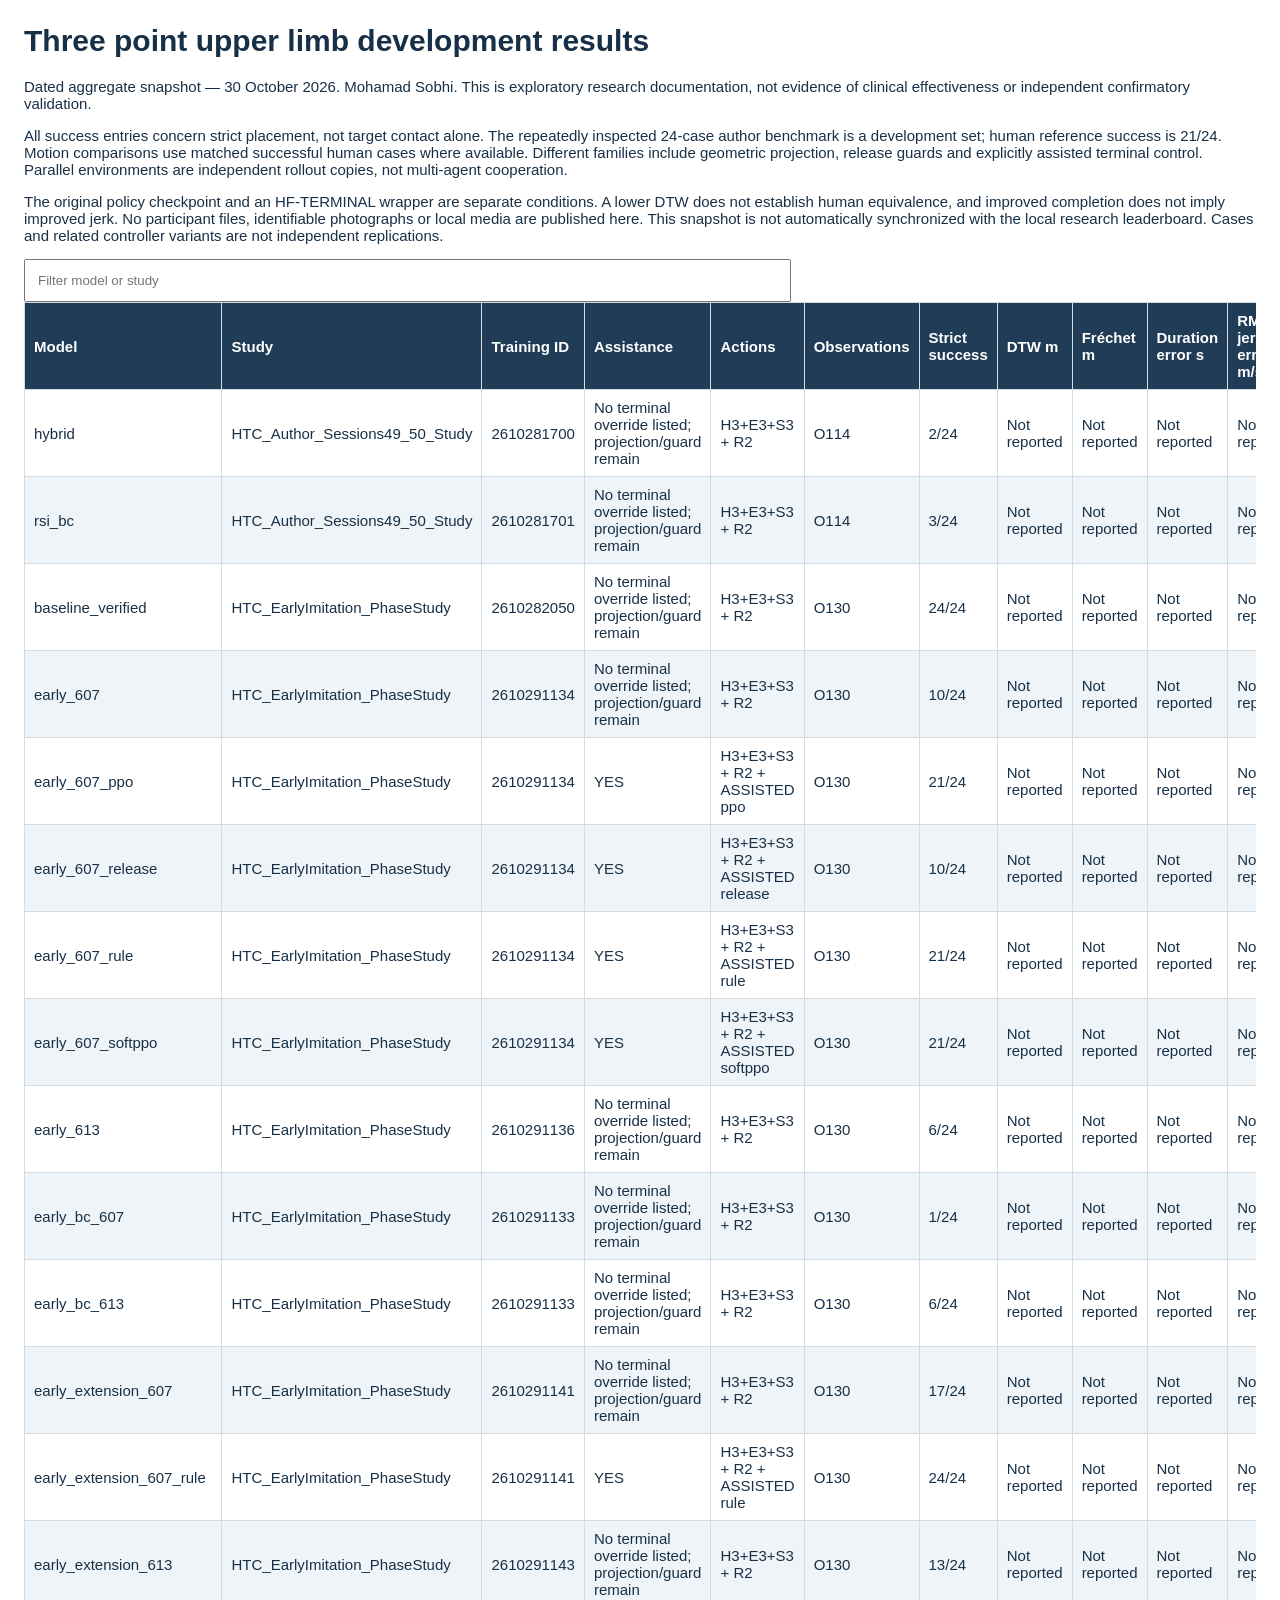
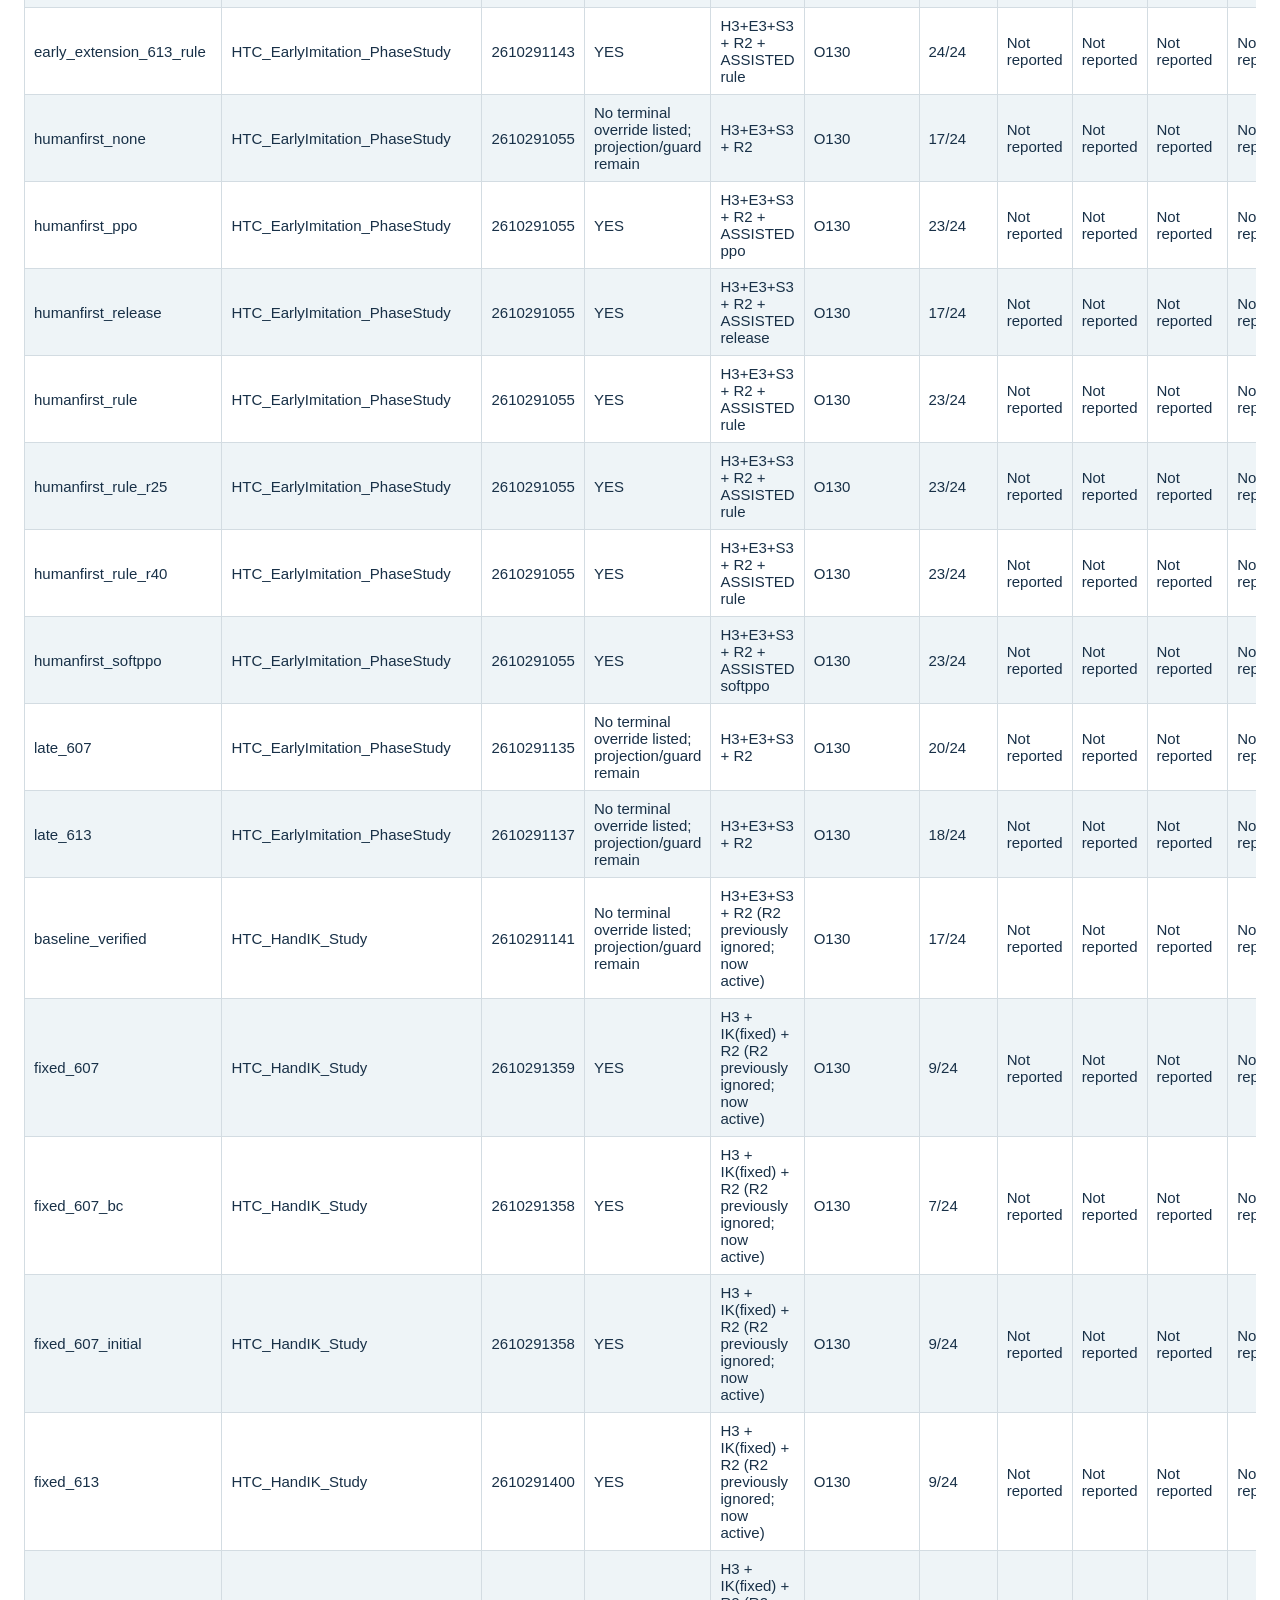
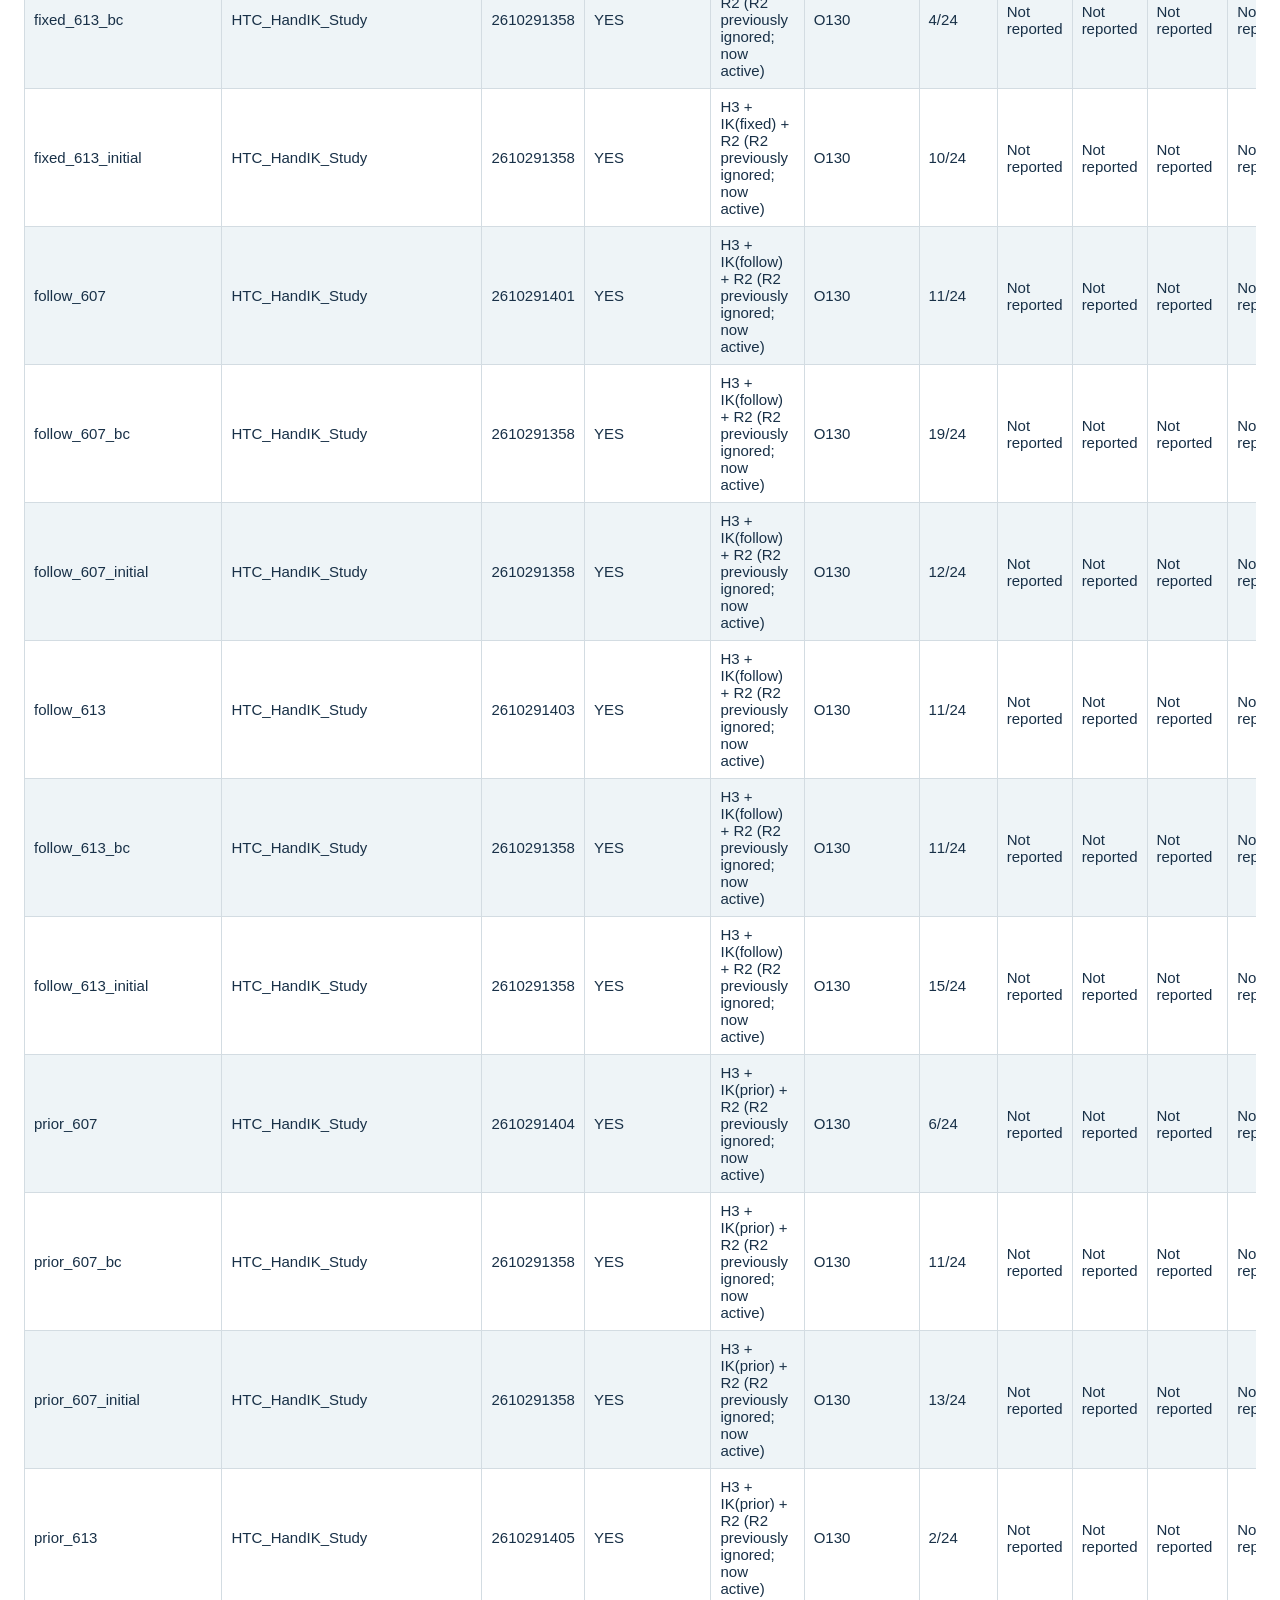
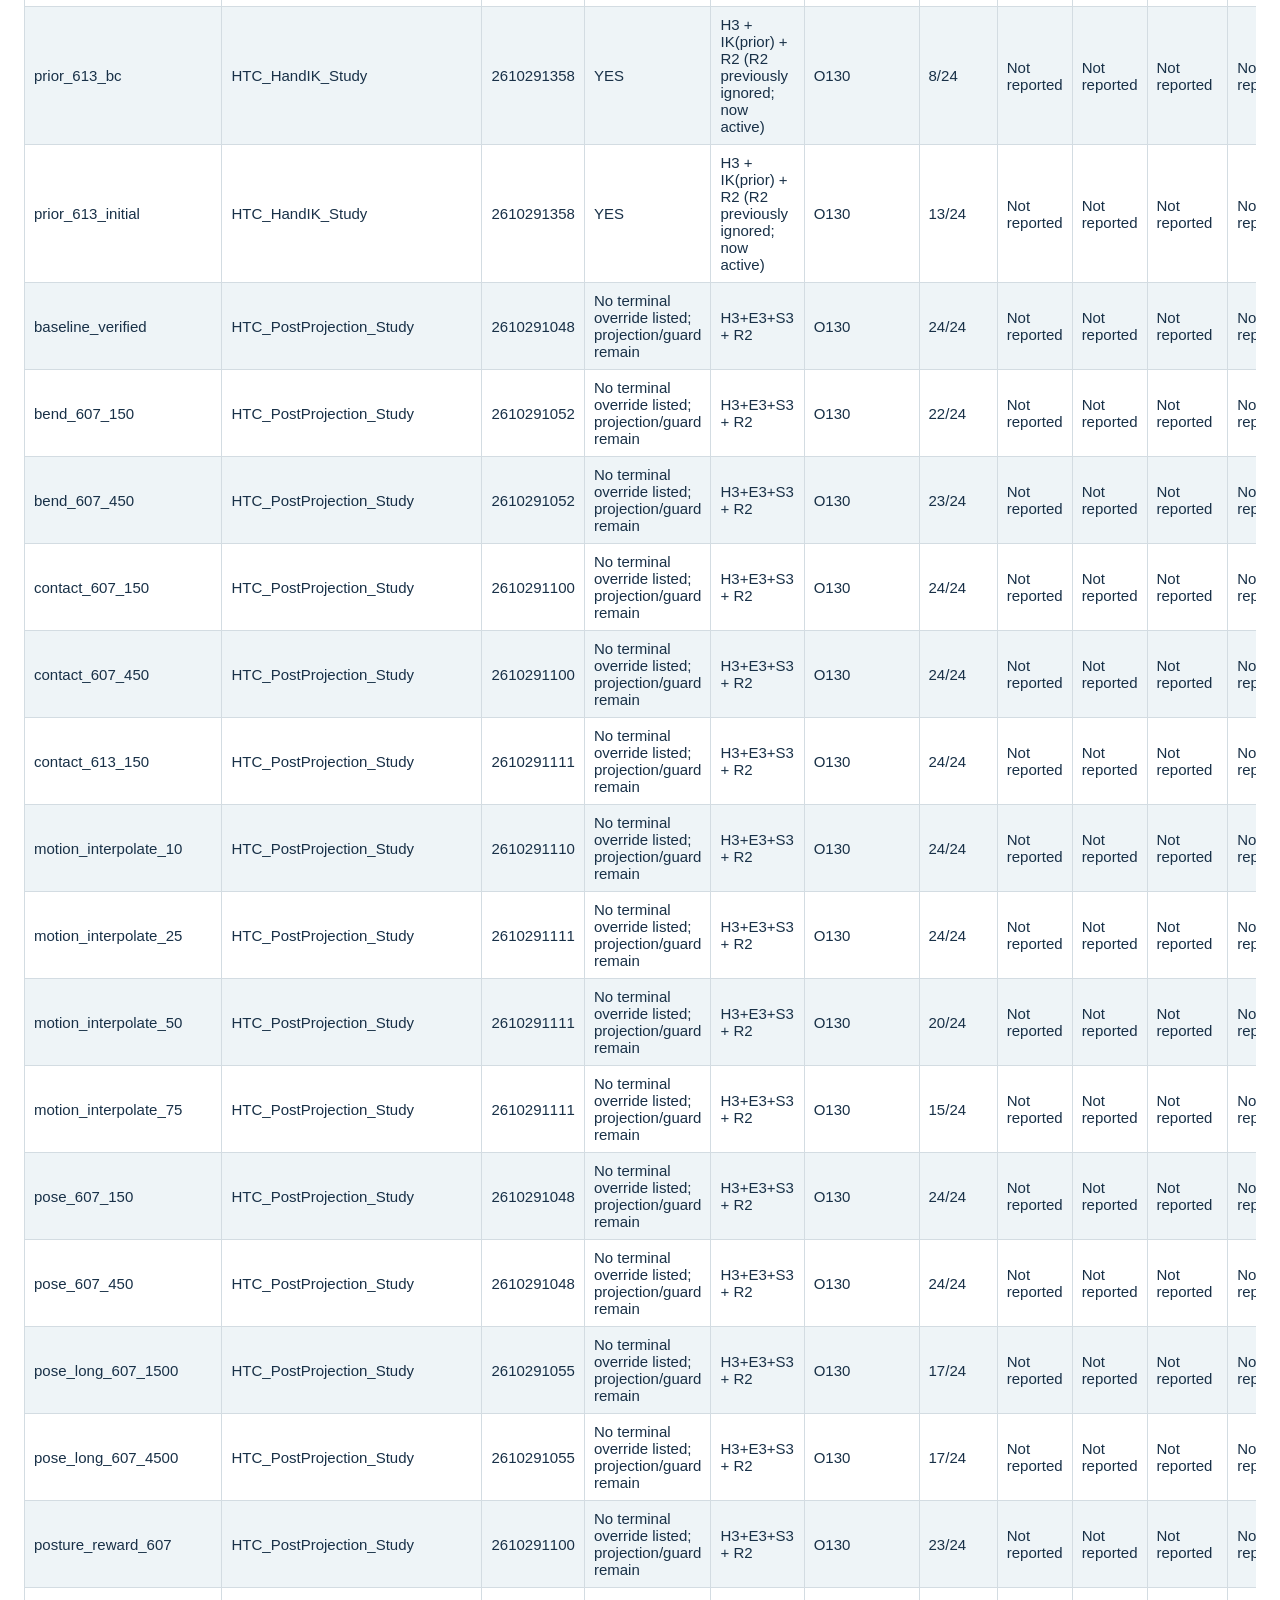
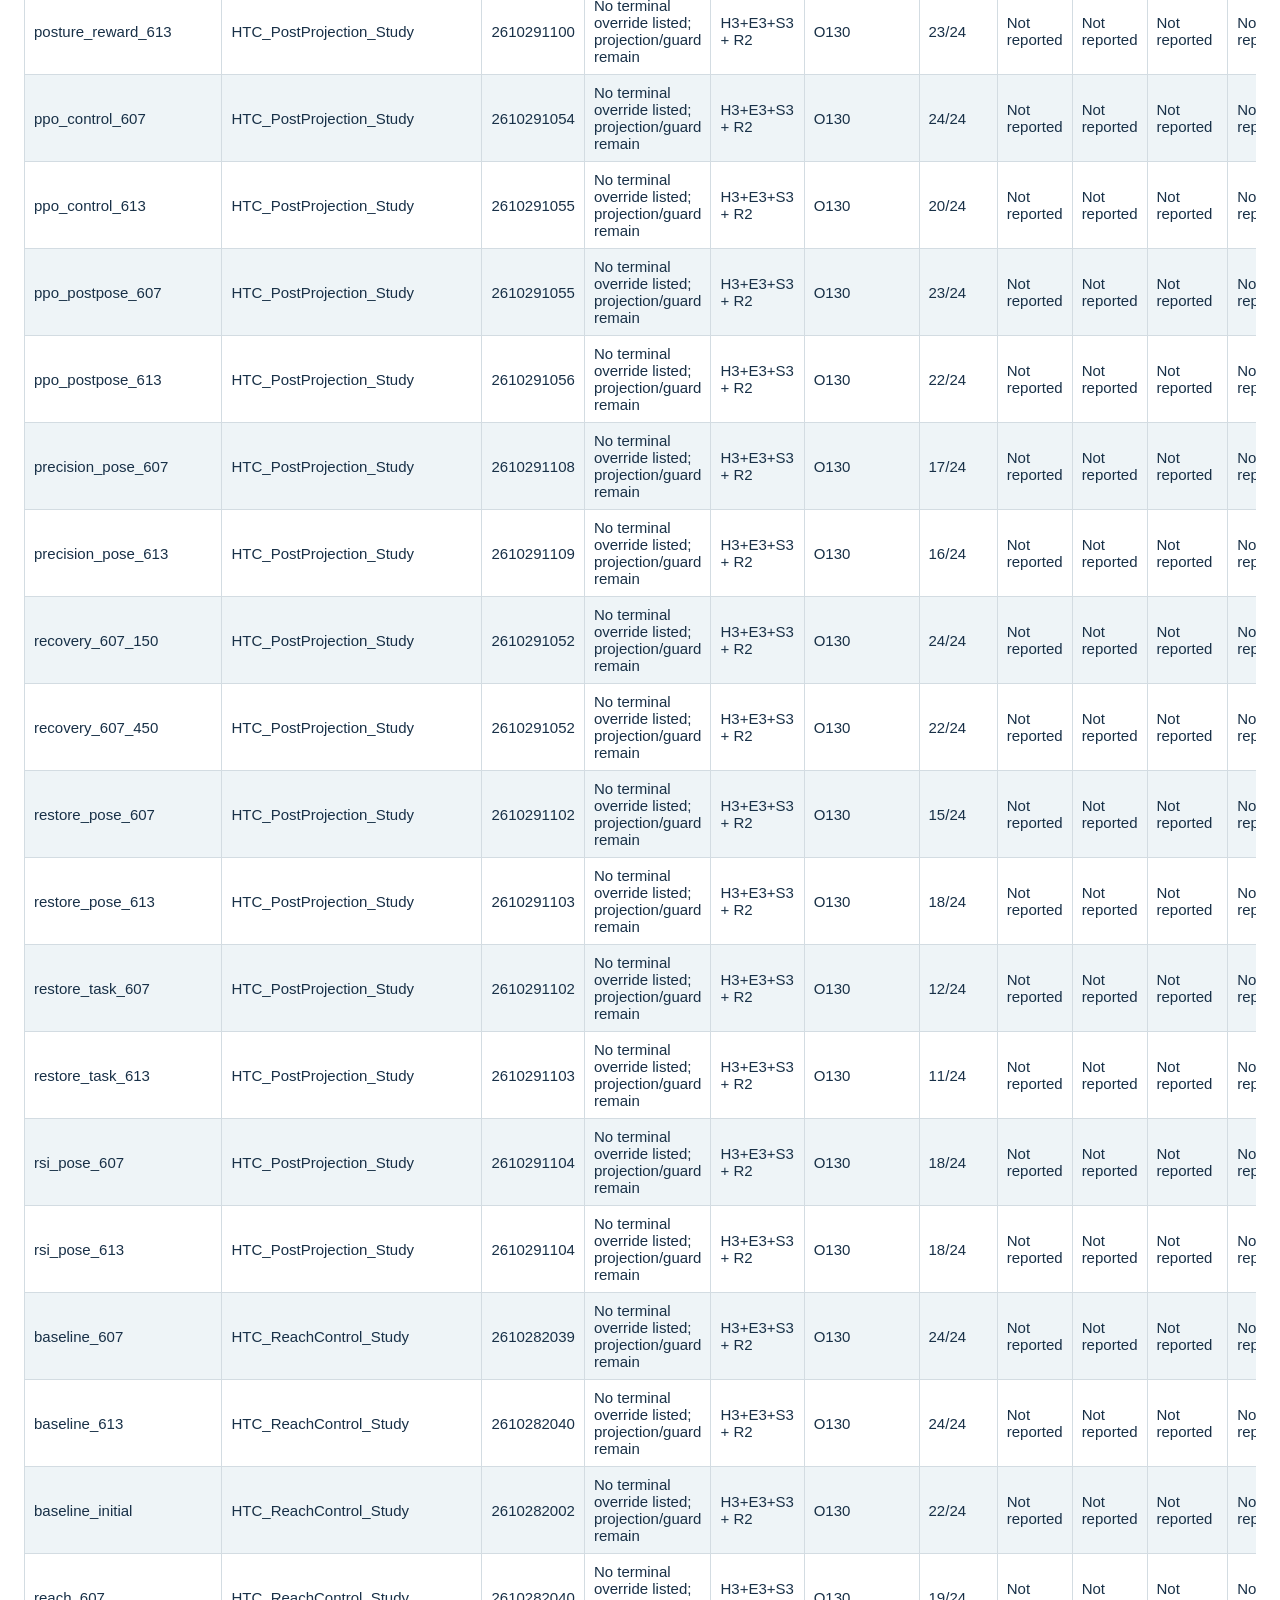
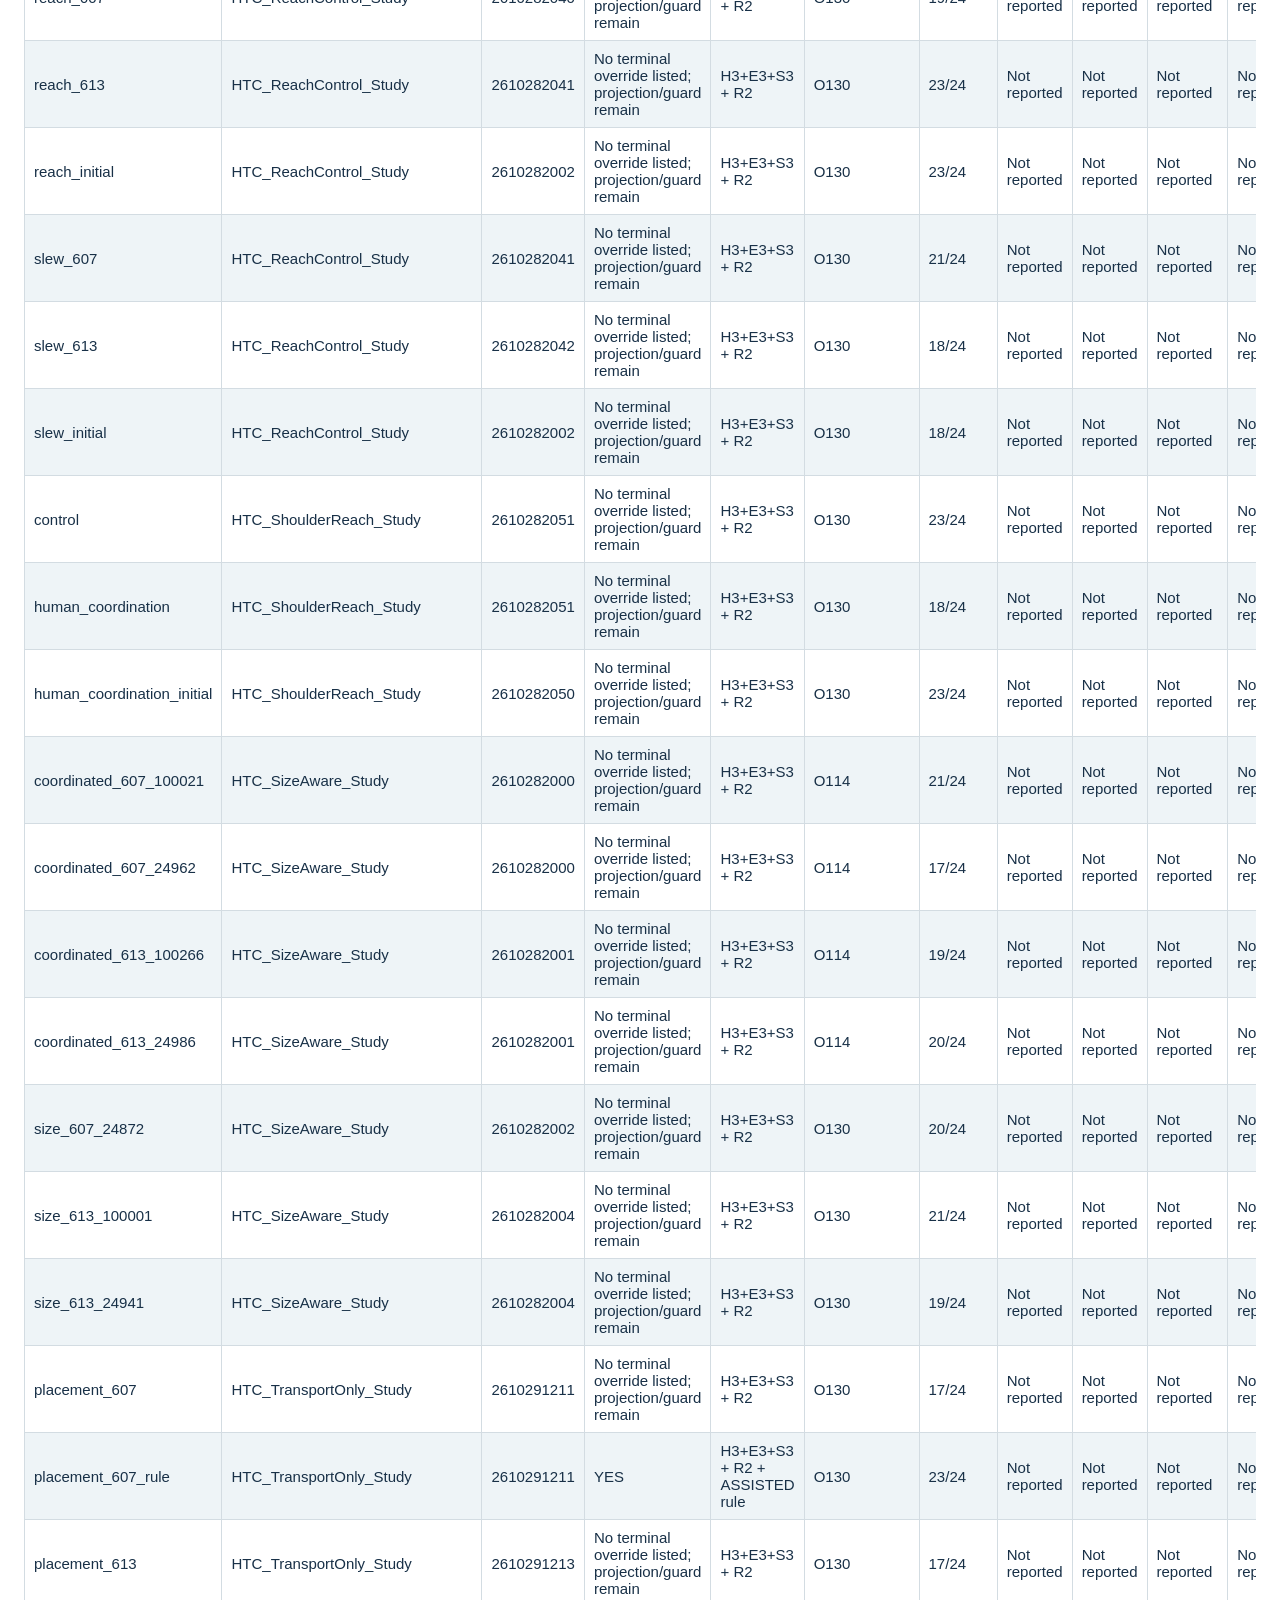
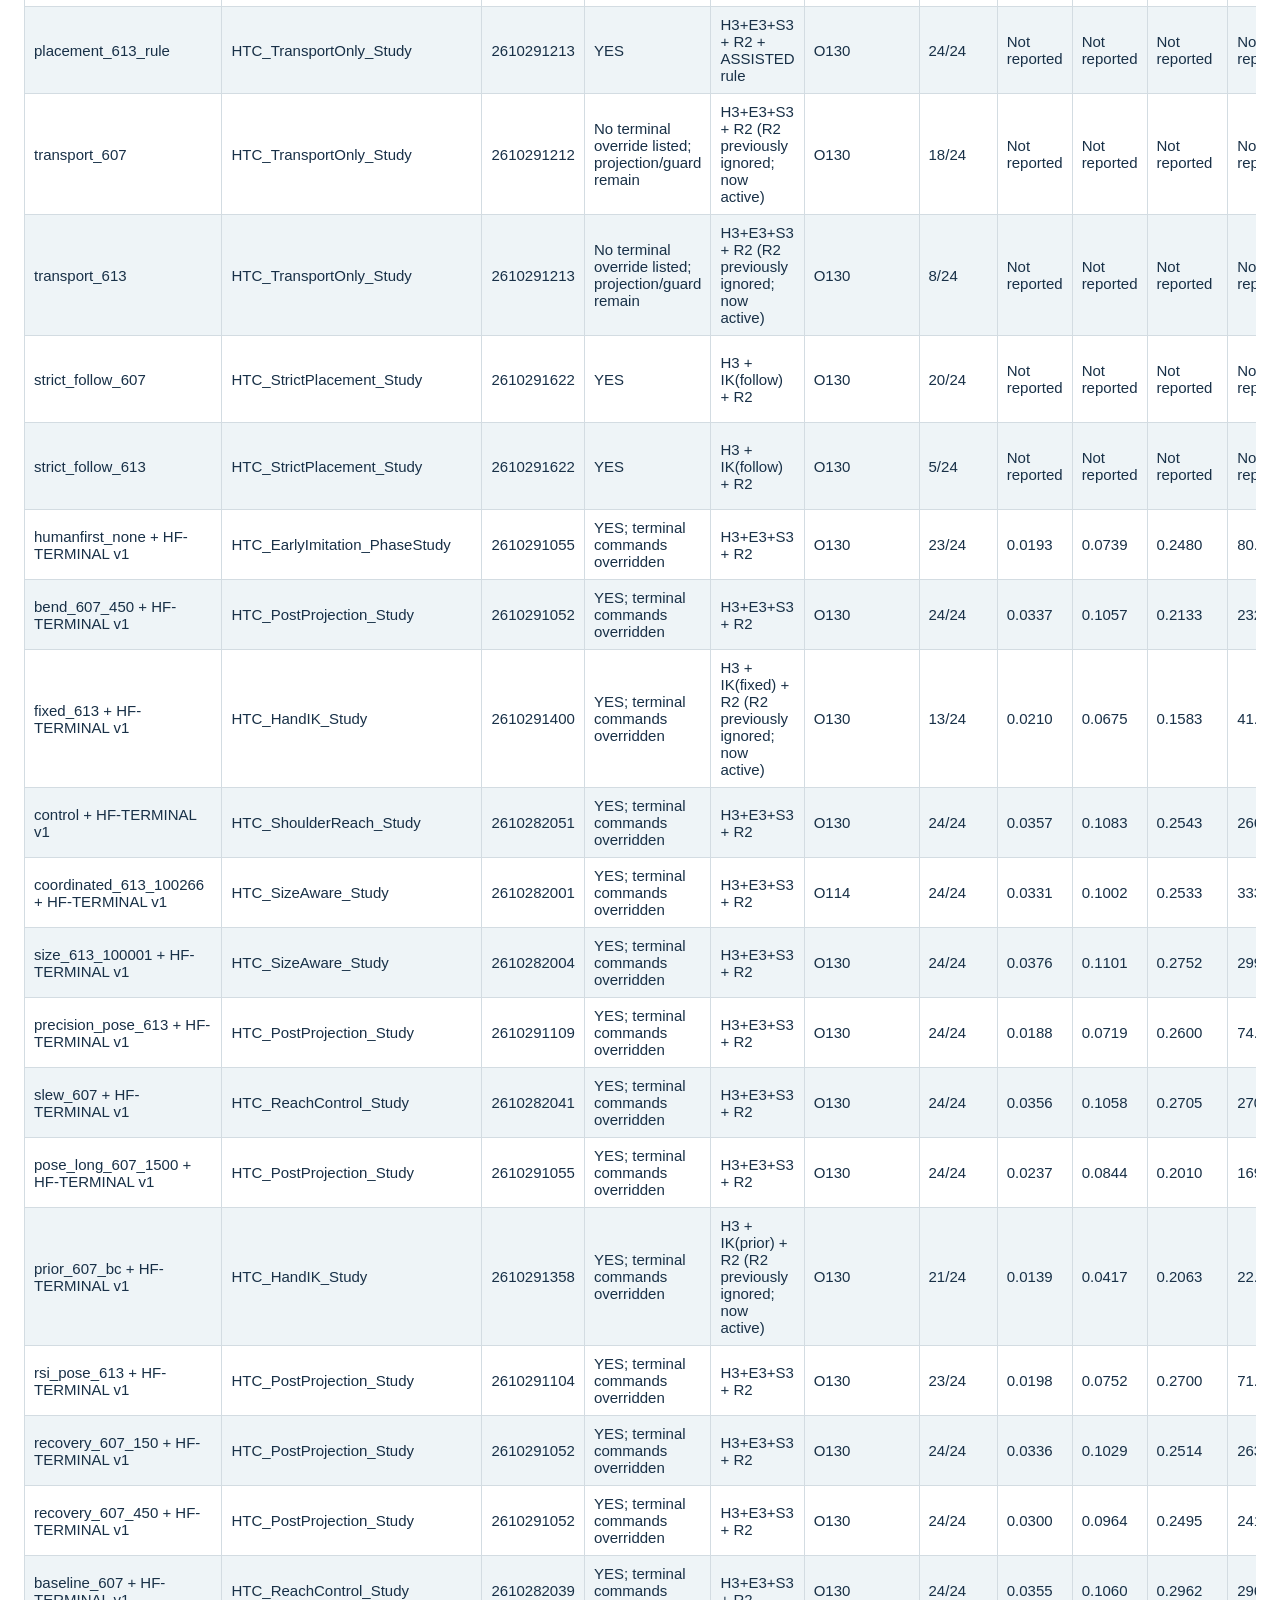
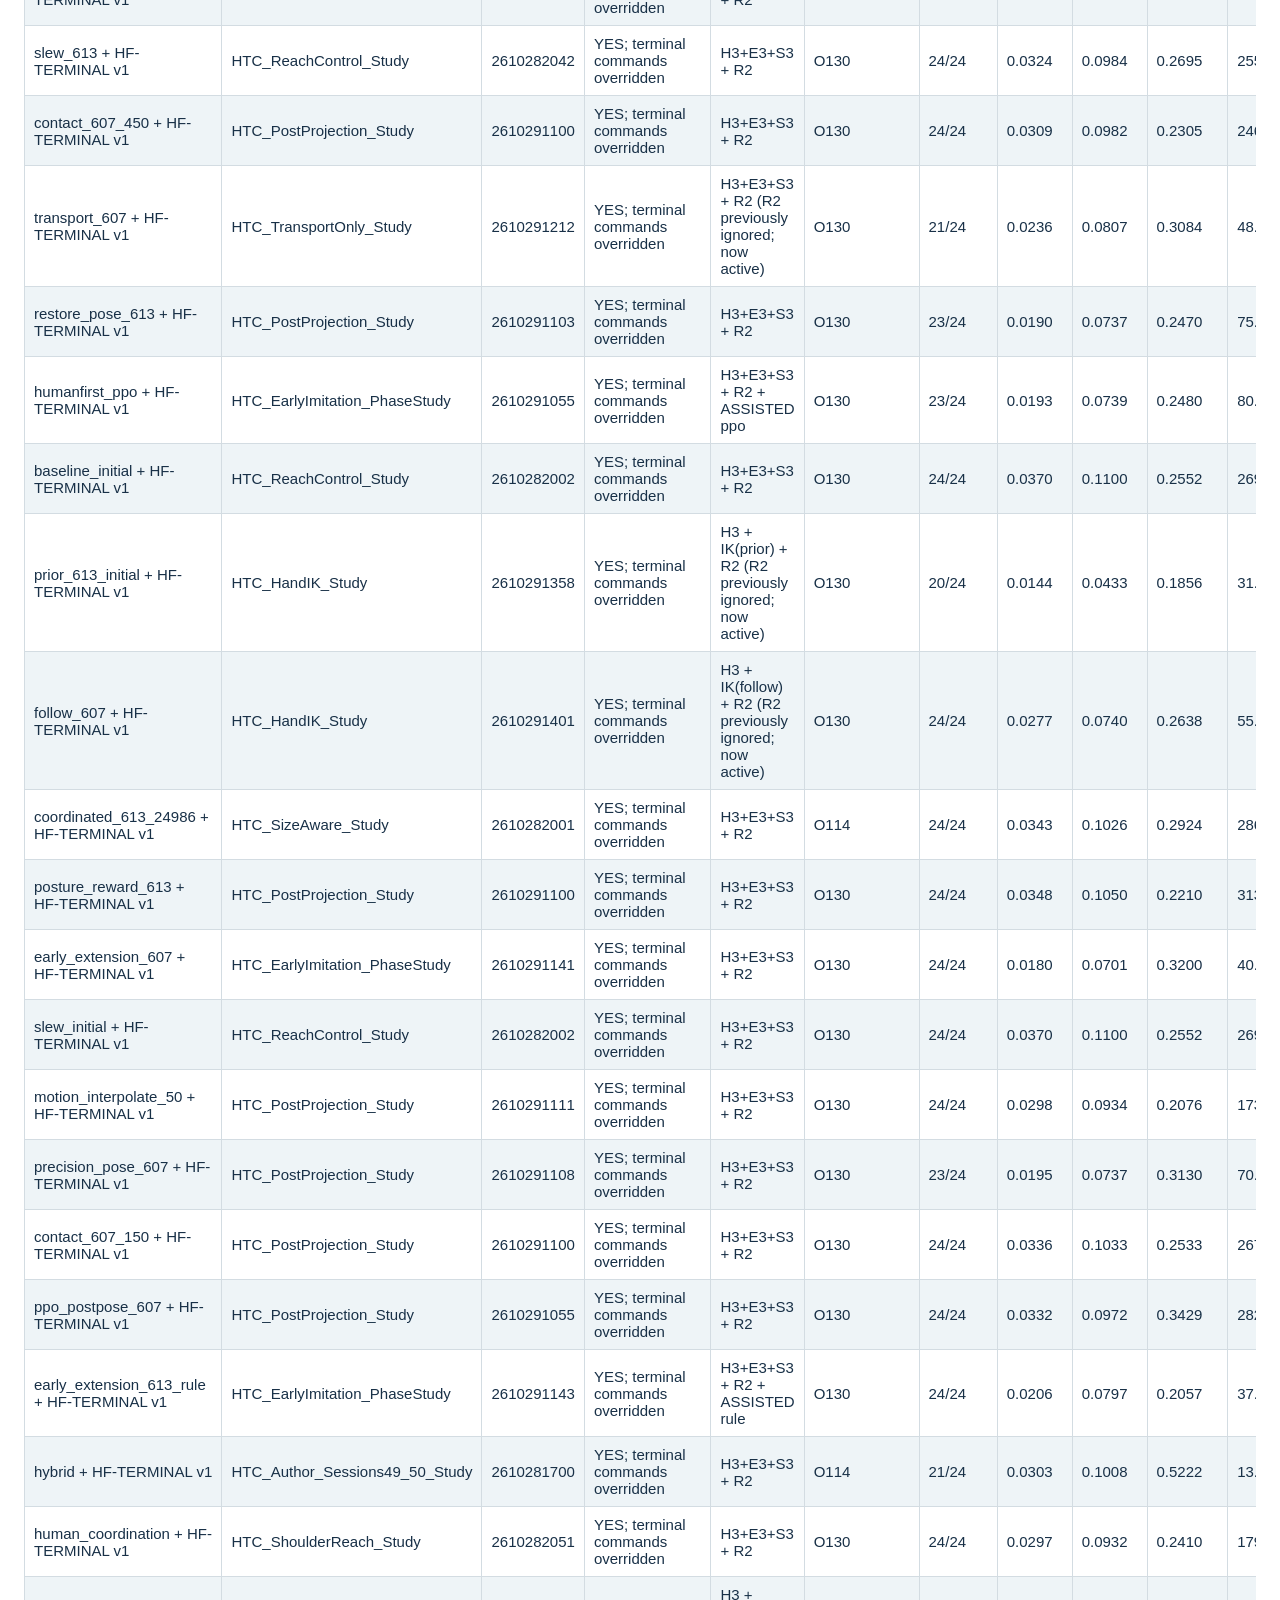
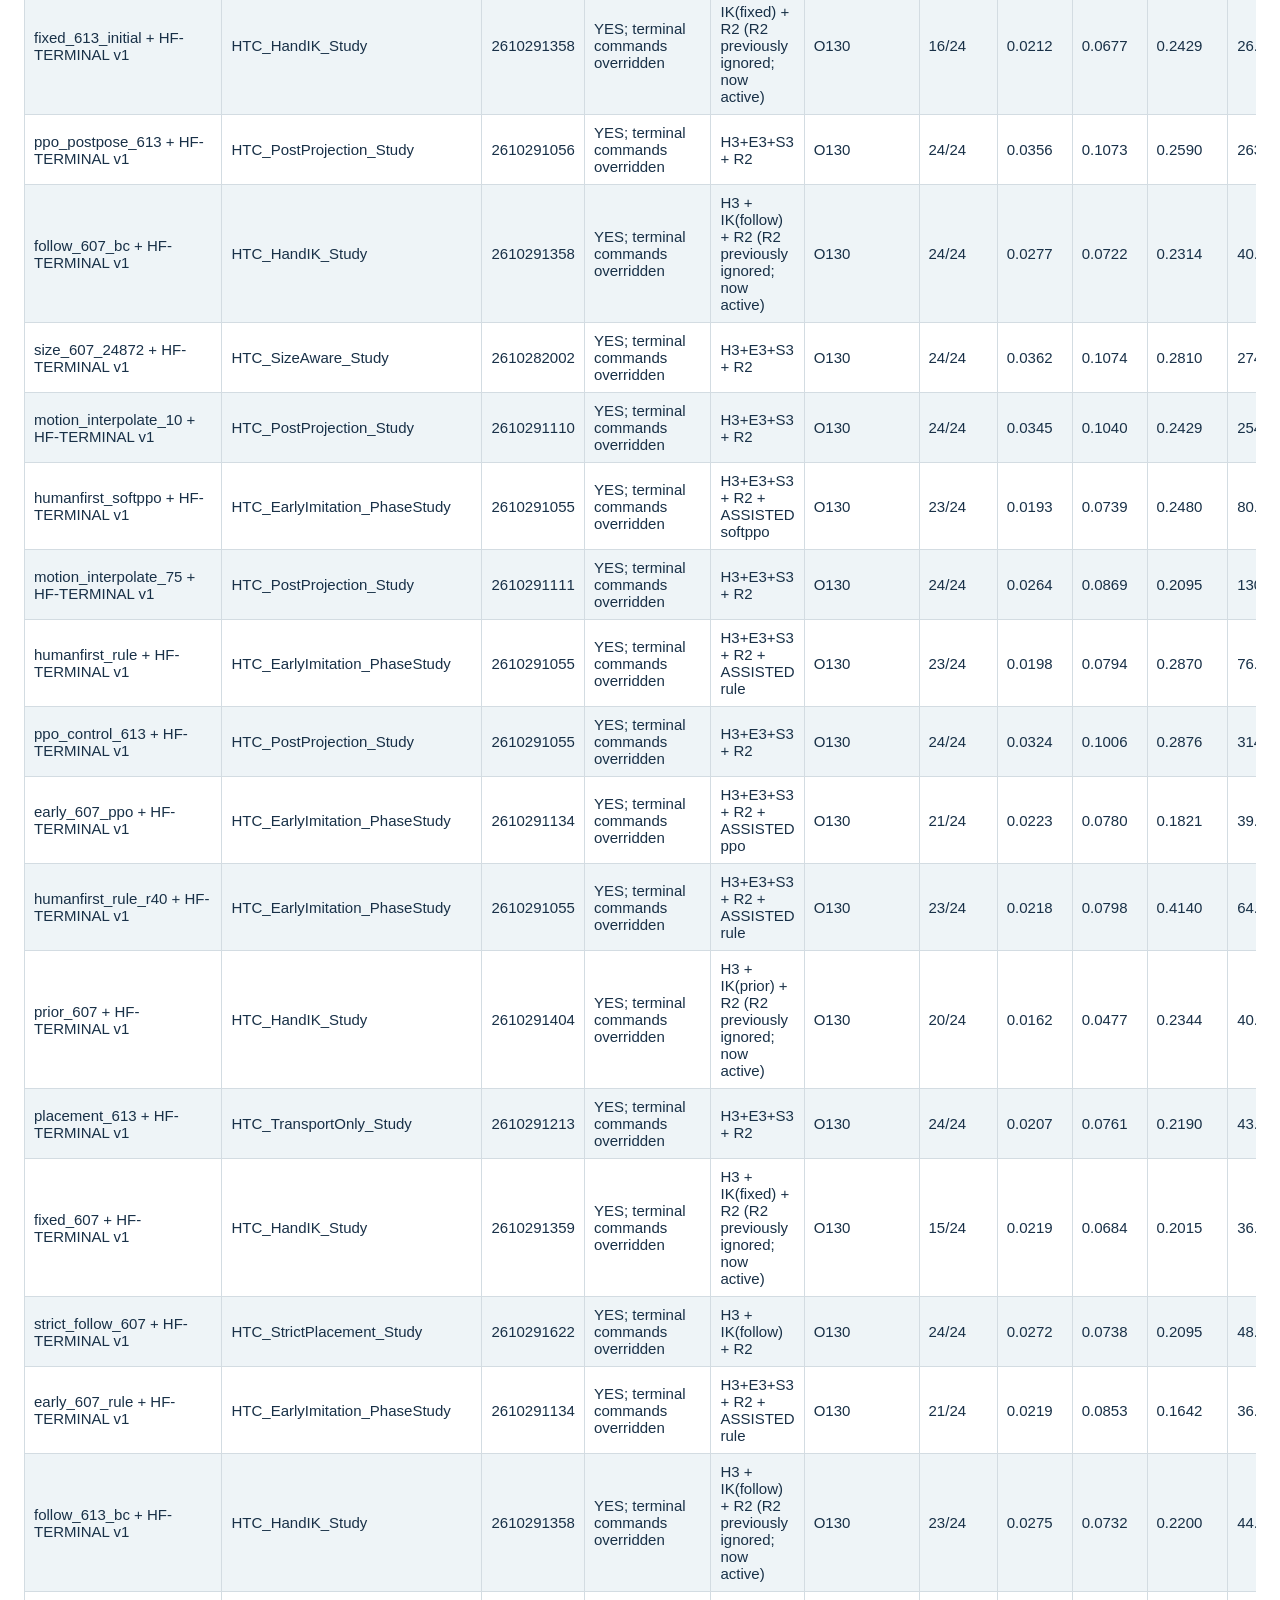
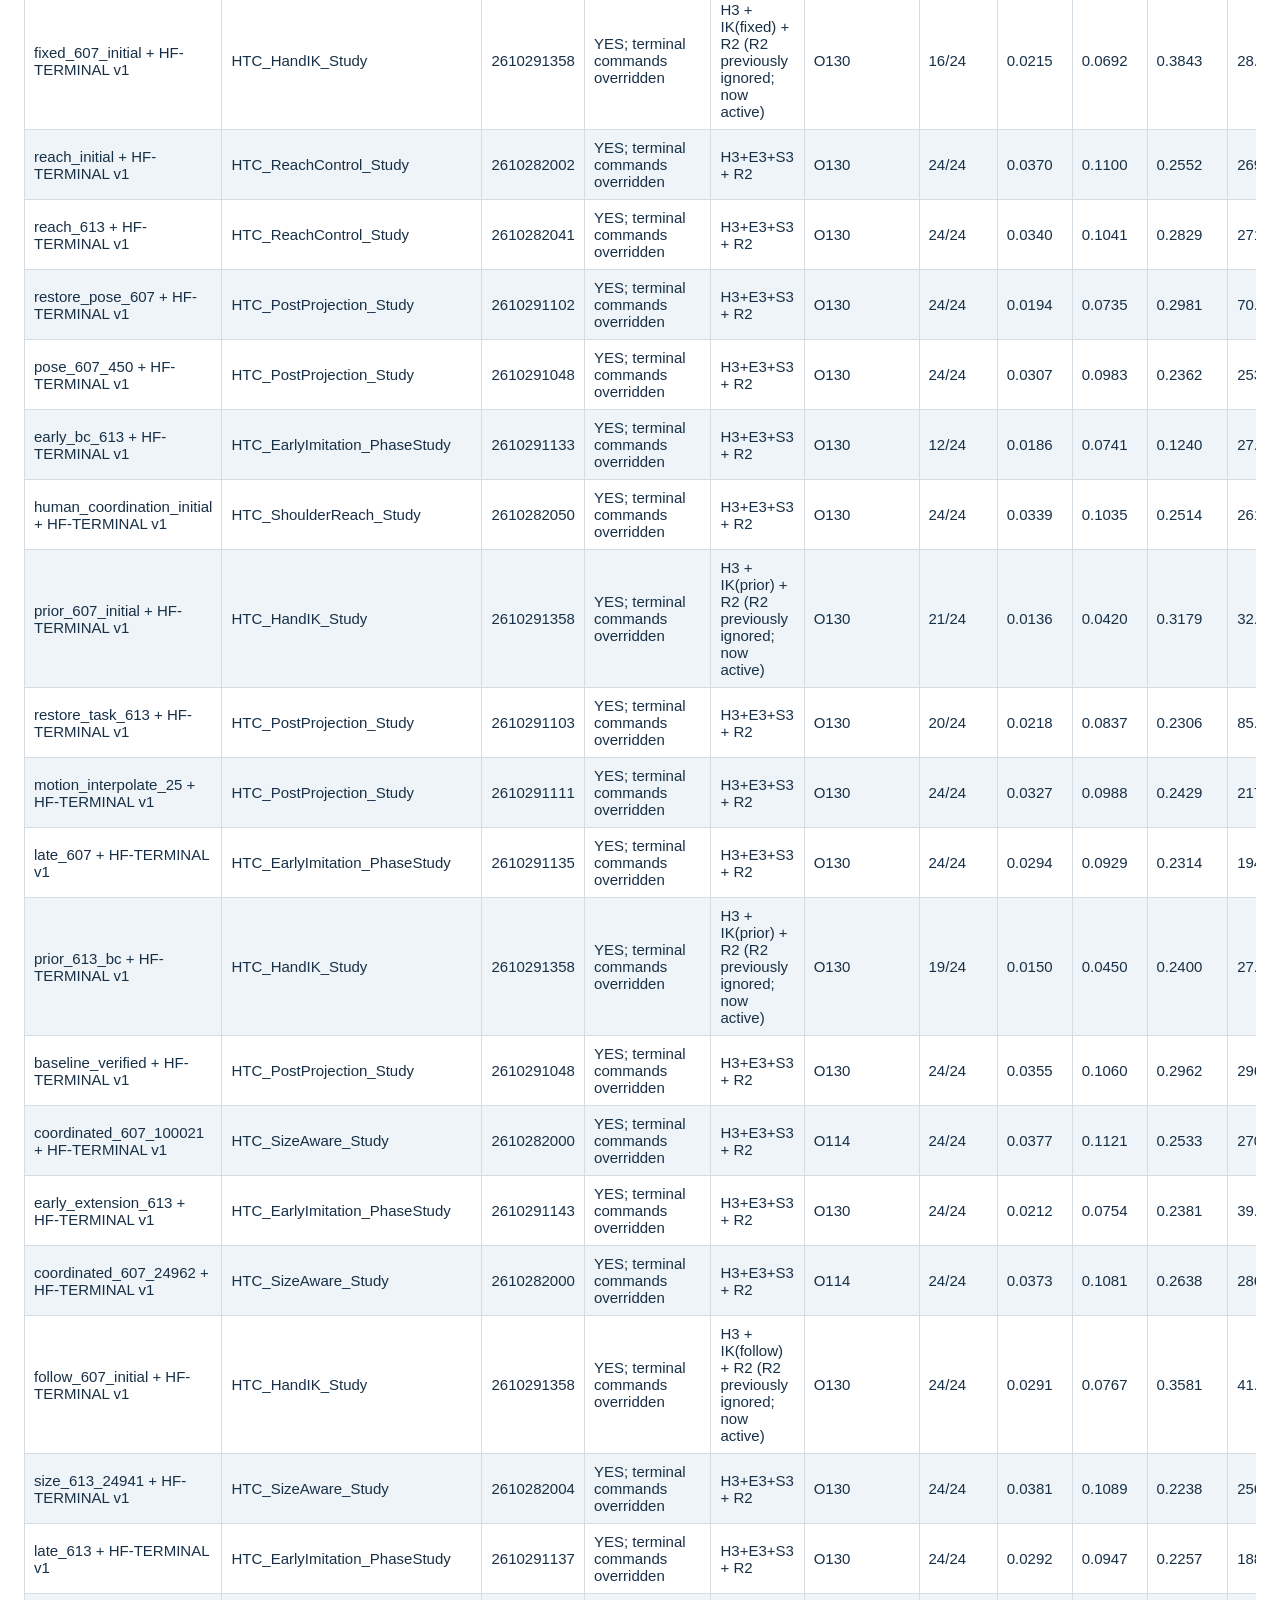
==== commit ab5c1535: "Clarify assisted interfaces and restrict motion metrics to verified result records" ====
--- a/research/multijoint/leaderboard-2026-10-30.html
+++ b/research/multijoint/leaderboard-2026-10-30.html
@@ -1 +1 @@
-<!doctype html><html lang="en"><meta charset="utf-8"><meta name="viewport" content="width=device-width"><title>Three point upper limb development results</title><style>body{font:15px Arial;margin:24px;color:#183047}table{border-collapse:collapse;width:100%}th,td{padding:9px;border:1px solid #d3dce2;text-align:left}th{background:#203c56;color:white;cursor:pointer}tr:nth-child(even){background:#eef4f7}input{padding:12px;width:60%}.scroll{overflow:auto}</style><h1>Three point upper limb development results</h1><p>Dated aggregate snapshot — 30 October 2026. Mohamad Sobhi. This is exploratory research documentation, not evidence of clinical effectiveness or independent confirmatory validation.</p><p>All success entries concern strict placement, not target contact alone. The repeatedly inspected 24-case author benchmark is a development set; human reference success is 21/24. Motion comparisons use matched successful human cases where available. Different families include geometric projection, release guards and explicitly assisted terminal control. Parallel environments are independent rollout copies, not multi-agent cooperation.</p><p>The original policy checkpoint and an HF-TERMINAL wrapper are separate conditions. A lower DTW does not establish human equivalence, and improved completion does not imply improved jerk. No participant files, identifiable photographs or local media are published here. This snapshot is not automatically synchronized with the local research leaderboard. Cases and related controller variants are not independent replications.</p><input placeholder="Filter model or study" oninput="for(const r of document.querySelectorAll('tbody tr'))r.hidden=!r.textContent.toLowerCase().includes(this.value.toLowerCase())"><div class="scroll"><table><thead><tr><th>Model</th><th>Study</th><th>Training ID</th><th>Assistance</th><th>Actions</th><th>Observations</th><th>Strict success</th><th>DTW m</th><th>Fréchet m</th><th>Duration error s</th><th>RMS jerk error m/s³</th><th>Evidence status</th></tr></thead><tbody><tr><td>hybrid</td><td>HTC_Author_Sessions49_50_Study</td><td>2610281700</td><td>No terminal rule reported</td><td>H3+E3+S3 + R2</td><td>O114</td><td>2/24</td><td>0.0199</td><td>0.0693</td><td>0.2600</td><td>Not reported</td><td>Trace-certified strict placement</td></tr><tr><td>rsi_bc</td><td>HTC_Author_Sessions49_50_Study</td><td>2610281701</td><td>No terminal rule reported</td><td>H3+E3+S3 + R2</td><td>O114</td><td>3/24</td><td>0.0192</td><td>0.0664</td><td>0.2600</td><td>Not reported</td><td>Trace-certified strict placement</td></tr><tr><td>baseline_verified</td><td>HTC_EarlyImitation_PhaseStudy</td><td>2610282050</td><td>No terminal rule reported</td><td>H3+E3+S3 + R2</td><td>O130</td><td>24/24</td><td>0.0339</td><td>0.0985</td><td>1.5438</td><td>Not reported</td><td>Trace-certified strict placement</td></tr><tr><td>early_607</td><td>HTC_EarlyImitation_PhaseStudy</td><td>2610291134</td><td>No terminal rule reported</td><td>H3+E3+S3 + R2</td><td>O130</td><td>10/24</td><td>0.0189</td><td>0.0514</td><td>0.5575</td><td>Not reported</td><td>Trace-certified strict placement</td></tr><tr><td>early_607_ppo</td><td>HTC_EarlyImitation_PhaseStudy</td><td>2610291134</td><td>No terminal rule reported</td><td>H3+E3+S3 + R2 + ASSISTED ppo</td><td>O130</td><td>21/24</td><td>0.0274</td><td>0.0813</td><td>1.2947</td><td>Not reported</td><td>Trace-certified strict placement</td></tr><tr><td>early_607_release</td><td>HTC_EarlyImitation_PhaseStudy</td><td>2610291134</td><td>No terminal rule reported</td><td>H3+E3+S3 + R2 + ASSISTED release</td><td>O130</td><td>10/24</td><td>0.0189</td><td>0.0514</td><td>0.5550</td><td>Not reported</td><td>Trace-certified strict placement</td></tr><tr><td>early_607_rule</td><td>HTC_EarlyImitation_PhaseStudy</td><td>2610291134</td><td>YES</td><td>H3+E3+S3 + R2 + ASSISTED rule</td><td>O130</td><td>21/24</td><td>0.0270</td><td>0.0877</td><td>0.8158</td><td>Not reported</td><td>Trace-certified strict placement</td></tr><tr><td>early_607_softppo</td><td>HTC_EarlyImitation_PhaseStudy</td><td>2610291134</td><td>No terminal rule reported</td><td>H3+E3+S3 + R2 + ASSISTED softppo</td><td>O130</td><td>21/24</td><td>0.0268</td><td>0.0791</td><td>1.2305</td><td>Not reported</td><td>Trace-certified strict placement</td></tr><tr><td>early_613</td><td>HTC_EarlyImitation_PhaseStudy</td><td>2610291136</td><td>No terminal rule reported</td><td>H3+E3+S3 + R2</td><td>O130</td><td>6/24</td><td>0.0140</td><td>0.0425</td><td>0.4920</td><td>Not reported</td><td>Trace-certified strict placement</td></tr><tr><td>early_bc_607</td><td>HTC_EarlyImitation_PhaseStudy</td><td>2610291133</td><td>No terminal rule reported</td><td>H3+E3+S3 + R2</td><td>O130</td><td>1/24</td><td>0.0098</td><td>0.0321</td><td>0.0600</td><td>Not reported</td><td>Trace-certified strict placement</td></tr><tr><td>early_bc_613</td><td>HTC_EarlyImitation_PhaseStudy</td><td>2610291133</td><td>No terminal rule reported</td><td>H3+E3+S3 + R2</td><td>O130</td><td>6/24</td><td>0.0219</td><td>0.0611</td><td>1.9150</td><td>Not reported</td><td>Trace-certified strict placement</td></tr><tr><td>early_extension_607</td><td>HTC_EarlyImitation_PhaseStudy</td><td>2610291141</td><td>No terminal rule reported</td><td>H3+E3+S3 + R2</td><td>O130</td><td>17/24</td><td>0.0172</td><td>0.0522</td><td>0.7914</td><td>Not reported</td><td>Trace-certified strict placement</td></tr><tr><td>early_extension_607_rule</td><td>HTC_EarlyImitation_PhaseStudy</td><td>2610291141</td><td>YES</td><td>H3+E3+S3 + R2 + ASSISTED rule</td><td>O130</td><td>24/24</td><td>0.0316</td><td>0.0993</td><td>0.9381</td><td>Not reported</td><td>Trace-certified strict placement</td></tr><tr><td>early_extension_613</td><td>HTC_EarlyImitation_PhaseStudy</td><td>2610291143</td><td>No terminal rule reported</td><td>H3+E3+S3 + R2</td><td>O130</td><td>13/24</td><td>0.0166</td><td>0.0479</td><td>0.2583</td><td>Not reported</td><td>Trace-certified strict placement</td></tr><tr><td>early_extension_613_rule</td><td>HTC_EarlyImitation_PhaseStudy</td><td>2610291143</td><td>YES</td><td>H3+E3+S3 + R2 + ASSISTED rule</td><td>O130</td><td>24/24</td><td>0.0318</td><td>0.0996</td><td>1.0019</td><td>Not reported</td><td>Trace-certified strict placement</td></tr><tr><td>humanfirst_none</td><td>HTC_EarlyImitation_PhaseStudy</td><td>2610291055</td><td>No terminal rule reported</td><td>H3+E3+S3 + R2</td><td>O130</td><td>17/24</td><td>0.0189</td><td>0.0580</td><td>0.6186</td><td>Not reported</td><td>Trace-certified strict placement</td></tr><tr><td>humanfirst_ppo</td><td>HTC_EarlyImitation_PhaseStudy</td><td>2610291055</td><td>No terminal rule reported</td><td>H3+E3+S3 + R2 + ASSISTED ppo</td><td>O130</td><td>23/24</td><td>0.0248</td><td>0.0808</td><td>1.2730</td><td>Not reported</td><td>Trace-certified strict placement</td></tr><tr><td>humanfirst_release</td><td>HTC_EarlyImitation_PhaseStudy</td><td>2610291055</td><td>No terminal rule reported</td><td>H3+E3+S3 + R2 + ASSISTED release</td><td>O130</td><td>17/24</td><td>0.0189</td><td>0.0580</td><td>0.6186</td><td>Not reported</td><td>Trace-certified strict placement</td></tr><tr><td>humanfirst_rule</td><td>HTC_EarlyImitation_PhaseStudy</td><td>2610291055</td><td>YES</td><td>H3+E3+S3 + R2 + ASSISTED rule</td><td>O130</td><td>23/24</td><td>0.0329</td><td>0.1001</td><td>1.0430</td><td>Not reported</td><td>Trace-certified strict placement</td></tr><tr><td>humanfirst_rule_r25</td><td>HTC_EarlyImitation_PhaseStudy</td><td>2610291055</td><td>YES</td><td>H3+E3+S3 + R2 + ASSISTED rule</td><td>O130</td><td>23/24</td><td>0.0372</td><td>0.1087</td><td>1.2080</td><td>Not reported</td><td>Trace-certified strict placement</td></tr><tr><td>humanfirst_rule_r40</td><td>HTC_EarlyImitation_PhaseStudy</td><td>2610291055</td><td>YES</td><td>H3+E3+S3 + R2 + ASSISTED rule</td><td>O130</td><td>23/24</td><td>0.0387</td><td>0.1102</td><td>1.2850</td><td>Not reported</td><td>Trace-certified strict placement</td></tr><tr><td>humanfirst_softppo</td><td>HTC_EarlyImitation_PhaseStudy</td><td>2610291055</td><td>No terminal rule reported</td><td>H3+E3+S3 + R2 + ASSISTED softppo</td><td>O130</td><td>23/24</td><td>0.0249</td><td>0.0786</td><td>1.1900</td><td>Not reported</td><td>Trace-certified strict placement</td></tr><tr><td>late_607</td><td>HTC_EarlyImitation_PhaseStudy</td><td>2610291135</td><td>No terminal rule reported</td><td>H3+E3+S3 + R2</td><td>O130</td><td>20/24</td><td>0.0281</td><td>0.0794</td><td>1.6389</td><td>Not reported</td><td>Trace-certified strict placement</td></tr><tr><td>late_613</td><td>HTC_EarlyImitation_PhaseStudy</td><td>2610291137</td><td>No terminal rule reported</td><td>H3+E3+S3 + R2</td><td>O130</td><td>18/24</td><td>0.0288</td><td>0.0835</td><td>1.4700</td><td>Not reported</td><td>Trace-certified strict placement</td></tr><tr><td>baseline_verified</td><td>HTC_HandIK_Study</td><td>2610291141</td><td>No terminal rule reported</td><td>H3+E3+S3 + R2 (R2 previously ignored; now active)</td><td>O130</td><td>17/24</td><td>0.0172</td><td>0.0522</td><td>0.7914</td><td>Not reported</td><td>Strict rerun, independently trace checked</td></tr><tr><td>fixed_607</td><td>HTC_HandIK_Study</td><td>2610291359</td><td>No terminal rule reported</td><td>H3 + IK(fixed) + R2 (R2 previously ignored; now active)</td><td>O130</td><td>9/24</td><td>0.0245</td><td>0.0665</td><td>1.0700</td><td>Not reported</td><td>Strict rerun, independently trace checked</td></tr><tr><td>fixed_607_bc</td><td>HTC_HandIK_Study</td><td>2610291358</td><td>No terminal rule reported</td><td>H3 + IK(fixed) + R2 (R2 previously ignored; now active)</td><td>O130</td><td>7/24</td><td>0.0210</td><td>0.0596</td><td>1.1667</td><td>Not reported</td><td>Strict rerun, independently trace checked</td></tr><tr><td>fixed_607_initial</td><td>HTC_HandIK_Study</td><td>2610291358</td><td>No terminal rule reported</td><td>H3 + IK(fixed) + R2 (R2 previously ignored; now active)</td><td>O130</td><td>9/24</td><td>0.0194</td><td>0.0621</td><td>0.3086</td><td>Not reported</td><td>Strict rerun, independently trace checked</td></tr><tr><td>fixed_613</td><td>HTC_HandIK_Study</td><td>2610291400</td><td>No terminal rule reported</td><td>H3 + IK(fixed) + R2 (R2 previously ignored; now active)</td><td>O130</td><td>9/24</td><td>0.0207</td><td>0.0629</td><td>0.4825</td><td>Not reported</td><td>Strict rerun, independently trace checked</td></tr><tr><td>fixed_613_bc</td><td>HTC_HandIK_Study</td><td>2610291358</td><td>No terminal rule reported</td><td>H3 + IK(fixed) + R2 (R2 previously ignored; now active)</td><td>O130</td><td>4/24</td><td>0.0222</td><td>0.0623</td><td>0.4350</td><td>Not reported</td><td>Strict rerun, independently trace checked</td></tr><tr><td>fixed_613_initial</td><td>HTC_HandIK_Study</td><td>2610291358</td><td>No terminal rule reported</td><td>H3 + IK(fixed) + R2 (R2 previously ignored; now active)</td><td>O130</td><td>10/24</td><td>0.0212</td><td>0.0625</td><td>0.4175</td><td>Not reported</td><td>Strict rerun, independently trace checked</td></tr><tr><td>follow_607</td><td>HTC_HandIK_Study</td><td>2610291401</td><td>No terminal rule reported</td><td>H3 + IK(follow) + R2 (R2 previously ignored; now active)</td><td>O130</td><td>11/24</td><td>0.0232</td><td>0.0609</td><td>0.5560</td><td>Not reported</td><td>Strict rerun, independently trace checked</td></tr><tr><td>follow_607_bc</td><td>HTC_HandIK_Study</td><td>2610291358</td><td>No terminal rule reported</td><td>H3 + IK(follow) + R2 (R2 previously ignored; now active)</td><td>O130</td><td>19/24</td><td>0.0284</td><td>0.0707</td><td>0.4087</td><td>Not reported</td><td>Strict rerun, independently trace checked</td></tr><tr><td>follow_607_initial</td><td>HTC_HandIK_Study</td><td>2610291358</td><td>No terminal rule reported</td><td>H3 + IK(follow) + R2 (R2 previously ignored; now active)</td><td>O130</td><td>12/24</td><td>0.0261</td><td>0.0673</td><td>0.5480</td><td>Not reported</td><td>Strict rerun, independently trace checked</td></tr><tr><td>follow_613</td><td>HTC_HandIK_Study</td><td>2610291403</td><td>No terminal rule reported</td><td>H3 + IK(follow) + R2 (R2 previously ignored; now active)</td><td>O130</td><td>11/24</td><td>0.0234</td><td>0.0619</td><td>0.3200</td><td>Not reported</td><td>Strict rerun, independently trace checked</td></tr><tr><td>follow_613_bc</td><td>HTC_HandIK_Study</td><td>2610291358</td><td>No terminal rule reported</td><td>H3 + IK(follow) + R2 (R2 previously ignored; now active)</td><td>O130</td><td>11/24</td><td>0.0285</td><td>0.0690</td><td>0.6120</td><td>Not reported</td><td>Strict rerun, independently trace checked</td></tr><tr><td>follow_613_initial</td><td>HTC_HandIK_Study</td><td>2610291358</td><td>No terminal rule reported</td><td>H3 + IK(follow) + R2 (R2 previously ignored; now active)</td><td>O130</td><td>15/24</td><td>0.0241</td><td>0.0630</td><td>0.1783</td><td>Not reported</td><td>Strict rerun, independently trace checked</td></tr><tr><td>prior_607</td><td>HTC_HandIK_Study</td><td>2610291404</td><td>No terminal rule reported</td><td>H3 + IK(prior) + R2 (R2 previously ignored; now active)</td><td>O130</td><td>6/24</td><td>0.0158</td><td>0.0499</td><td>0.4840</td><td>Not reported</td><td>Strict rerun, independently trace checked</td></tr><tr><td>prior_607_bc</td><td>HTC_HandIK_Study</td><td>2610291358</td><td>No terminal rule reported</td><td>H3 + IK(prior) + R2 (R2 previously ignored; now active)</td><td>O130</td><td>11/24</td><td>0.0135</td><td>0.0406</td><td>0.5844</td><td>Not reported</td><td>Strict rerun, independently trace checked</td></tr><tr><td>prior_607_initial</td><td>HTC_HandIK_Study</td><td>2610291358</td><td>No terminal rule reported</td><td>H3 + IK(prior) + R2 (R2 previously ignored; now active)</td><td>O130</td><td>13/24</td><td>0.0154</td><td>0.0442</td><td>0.6327</td><td>Not reported</td><td>Strict rerun, independently trace checked</td></tr><tr><td>prior_613</td><td>HTC_HandIK_Study</td><td>2610291405</td><td>No terminal rule reported</td><td>H3 + IK(prior) + R2 (R2 previously ignored; now active)</td><td>O130</td><td>2/24</td><td>0.0159</td><td>0.0454</td><td>0.5700</td><td>Not reported</td><td>Strict rerun, independently trace checked</td></tr><tr><td>prior_613_bc</td><td>HTC_HandIK_Study</td><td>2610291358</td><td>No terminal rule reported</td><td>H3 + IK(prior) + R2 (R2 previously ignored; now active)</td><td>O130</td><td>8/24</td><td>0.0168</td><td>0.0498</td><td>0.4000</td><td>Not reported</td><td>Strict rerun, independently trace checked</td></tr><tr><td>prior_613_initial</td><td>HTC_HandIK_Study</td><td>2610291358</td><td>No terminal rule reported</td><td>H3 + IK(prior) + R2 (R2 previously ignored; now active)</td><td>O130</td><td>13/24</td><td>0.0140</td><td>0.0418</td><td>0.3255</td><td>Not reported</td><td>Strict rerun, independently trace checked</td></tr><tr><td>baseline_verified</td><td>HTC_PostProjection_Study</td><td>2610291048</td><td>No terminal rule reported</td><td>H3+E3+S3 + R2</td><td>O130</td><td>24/24</td><td>0.0339</td><td>0.0985</td><td>1.5438</td><td>Not reported</td><td>Trace-certified strict placement</td></tr><tr><td>bend_607_150</td><td>HTC_PostProjection_Study</td><td>2610291052</td><td>No terminal rule reported</td><td>H3+E3+S3 + R2</td><td>O130</td><td>22/24</td><td>0.0338</td><td>0.0940</td><td>1.8130</td><td>Not reported</td><td>Trace-certified strict placement</td></tr><tr><td>bend_607_450</td><td>HTC_PostProjection_Study</td><td>2610291052</td><td>No terminal rule reported</td><td>H3+E3+S3 + R2</td><td>O130</td><td>23/24</td><td>0.0316</td><td>0.0905</td><td>2.8580</td><td>Not reported</td><td>Trace-certified strict placement</td></tr><tr><td>contact_607_150</td><td>HTC_PostProjection_Study</td><td>2610291100</td><td>No terminal rule reported</td><td>H3+E3+S3 + R2</td><td>O130</td><td>24/24</td><td>0.0333</td><td>0.0928</td><td>1.5486</td><td>Not reported</td><td>Trace-certified strict placement</td></tr><tr><td>contact_607_450</td><td>HTC_PostProjection_Study</td><td>2610291100</td><td>No terminal rule reported</td><td>H3+E3+S3 + R2</td><td>O130</td><td>24/24</td><td>0.0327</td><td>0.0856</td><td>2.4705</td><td>Not reported</td><td>Trace-certified strict placement</td></tr><tr><td>contact_613_150</td><td>HTC_PostProjection_Study</td><td>2610291111</td><td>No terminal rule reported</td><td>H3+E3+S3 + R2</td><td>O130</td><td>24/24</td><td>0.0333</td><td>0.0926</td><td>1.6114</td><td>Not reported</td><td>Trace-certified strict placement</td></tr><tr><td>motion_interpolate_10</td><td>HTC_PostProjection_Study</td><td>2610291110</td><td>No terminal rule reported</td><td>H3+E3+S3 + R2</td><td>O130</td><td>24/24</td><td>0.0340</td><td>0.0939</td><td>1.8829</td><td>Not reported</td><td>Trace-certified strict placement</td></tr><tr><td>motion_interpolate_25</td><td>HTC_PostProjection_Study</td><td>2610291111</td><td>No terminal rule reported</td><td>H3+E3+S3 + R2</td><td>O130</td><td>24/24</td><td>0.0335</td><td>0.0893</td><td>2.3648</td><td>Not reported</td><td>Trace-certified strict placement</td></tr><tr><td>motion_interpolate_50</td><td>HTC_PostProjection_Study</td><td>2610291111</td><td>No terminal rule reported</td><td>H3+E3+S3 + R2</td><td>O130</td><td>20/24</td><td>0.0301</td><td>0.0771</td><td>2.2847</td><td>Not reported</td><td>Trace-certified strict placement</td></tr><tr><td>motion_interpolate_75</td><td>HTC_PostProjection_Study</td><td>2610291111</td><td>No terminal rule reported</td><td>H3+E3+S3 + R2</td><td>O130</td><td>15/24</td><td>0.0220</td><td>0.0624</td><td>0.7617</td><td>Not reported</td><td>Trace-certified strict placement</td></tr><tr><td>pose_607_150</td><td>HTC_PostProjection_Study</td><td>2610291048</td><td>No terminal rule reported</td><td>H3+E3+S3 + R2</td><td>O130</td><td>24/24</td><td>0.0333</td><td>0.0924</td><td>1.6086</td><td>Not reported</td><td>Trace-certified strict placement</td></tr><tr><td>pose_607_450</td><td>HTC_PostProjection_Study</td><td>2610291048</td><td>No terminal rule reported</td><td>H3+E3+S3 + R2</td><td>O130</td><td>24/24</td><td>0.0328</td><td>0.0853</td><td>2.2076</td><td>Not reported</td><td>Trace-certified strict placement</td></tr><tr><td>pose_long_607_1500</td><td>HTC_PostProjection_Study</td><td>2610291055</td><td>No terminal rule reported</td><td>H3+E3+S3 + R2</td><td>O130</td><td>17/24</td><td>0.0240</td><td>0.0693</td><td>1.7786</td><td>Not reported</td><td>Trace-certified strict placement</td></tr><tr><td>pose_long_607_4500</td><td>HTC_PostProjection_Study</td><td>2610291055</td><td>No terminal rule reported</td><td>H3+E3+S3 + R2</td><td>O130</td><td>17/24</td><td>0.0189</td><td>0.0580</td><td>0.6186</td><td>Not reported</td><td>Trace-certified strict placement</td></tr><tr><td>posture_reward_607</td><td>HTC_PostProjection_Study</td><td>2610291100</td><td>No terminal rule reported</td><td>H3+E3+S3 + R2</td><td>O130</td><td>23/24</td><td>0.0327</td><td>0.0933</td><td>1.2830</td><td>Not reported</td><td>Trace-certified strict placement</td></tr><tr><td>posture_reward_613</td><td>HTC_PostProjection_Study</td><td>2610291100</td><td>No terminal rule reported</td><td>H3+E3+S3 + R2</td><td>O130</td><td>23/24</td><td>0.0338</td><td>0.0931</td><td>1.2770</td><td>Not reported</td><td>Trace-certified strict placement</td></tr><tr><td>ppo_control_607</td><td>HTC_PostProjection_Study</td><td>2610291054</td><td>No terminal rule reported</td><td>H3+E3+S3 + R2</td><td>O130</td><td>24/24</td><td>0.0328</td><td>0.0970</td><td>1.5514</td><td>Not reported</td><td>Trace-certified strict placement</td></tr><tr><td>ppo_control_613</td><td>HTC_PostProjection_Study</td><td>2610291055</td><td>No terminal rule reported</td><td>H3+E3+S3 + R2</td><td>O130</td><td>20/24</td><td>0.0345</td><td>0.0918</td><td>2.3956</td><td>Not reported</td><td>Trace-certified strict placement</td></tr><tr><td>ppo_postpose_607</td><td>HTC_PostProjection_Study</td><td>2610291055</td><td>No terminal rule reported</td><td>H3+E3+S3 + R2</td><td>O130</td><td>23/24</td><td>0.0322</td><td>0.0917</td><td>1.5710</td><td>Not reported</td><td>Trace-certified strict placement</td></tr><tr><td>ppo_postpose_613</td><td>HTC_PostProjection_Study</td><td>2610291056</td><td>No terminal rule reported</td><td>H3+E3+S3 + R2</td><td>O130</td><td>22/24</td><td>0.0326</td><td>0.0903</td><td>1.6232</td><td>Not reported</td><td>Trace-certified strict placement</td></tr><tr><td>precision_pose_607</td><td>HTC_PostProjection_Study</td><td>2610291108</td><td>No terminal rule reported</td><td>H3+E3+S3 + R2</td><td>O130</td><td>17/24</td><td>0.0184</td><td>0.0570</td><td>0.6186</td><td>Not reported</td><td>Trace-certified strict placement</td></tr><tr><td>precision_pose_613</td><td>HTC_PostProjection_Study</td><td>2610291109</td><td>No terminal rule reported</td><td>H3+E3+S3 + R2</td><td>O130</td><td>16/24</td><td>0.0162</td><td>0.0529</td><td>0.3286</td><td>Not reported</td><td>Trace-certified strict placement</td></tr><tr><td>recovery_607_150</td><td>HTC_PostProjection_Study</td><td>2610291052</td><td>No terminal rule reported</td><td>H3+E3+S3 + R2</td><td>O130</td><td>24/24</td><td>0.0334</td><td>0.0924</td><td>1.6524</td><td>Not reported</td><td>Trace-certified strict placement</td></tr><tr><td>recovery_607_450</td><td>HTC_PostProjection_Study</td><td>2610291052</td><td>No terminal rule reported</td><td>H3+E3+S3 + R2</td><td>O130</td><td>22/24</td><td>0.0323</td><td>0.0833</td><td>2.3874</td><td>Not reported</td><td>Trace-certified strict placement</td></tr><tr><td>restore_pose_607</td><td>HTC_PostProjection_Study</td><td>2610291102</td><td>No terminal rule reported</td><td>H3+E3+S3 + R2</td><td>O130</td><td>15/24</td><td>0.0164</td><td>0.0546</td><td>0.2067</td><td>Not reported</td><td>Trace-certified strict placement</td></tr><tr><td>restore_pose_613</td><td>HTC_PostProjection_Study</td><td>2610291103</td><td>No terminal rule reported</td><td>H3+E3+S3 + R2</td><td>O130</td><td>18/24</td><td>0.0172</td><td>0.0545</td><td>0.3347</td><td>Not reported</td><td>Trace-certified strict placement</td></tr><tr><td>restore_task_607</td><td>HTC_PostProjection_Study</td><td>2610291102</td><td>No terminal rule reported</td><td>H3+E3+S3 + R2</td><td>O130</td><td>12/24</td><td>0.0173</td><td>0.0544</td><td>0.3778</td><td>Not reported</td><td>Trace-certified strict placement</td></tr><tr><td>restore_task_613</td><td>HTC_PostProjection_Study</td><td>2610291103</td><td>No terminal rule reported</td><td>H3+E3+S3 + R2</td><td>O130</td><td>11/24</td><td>0.0177</td><td>0.0573</td><td>0.3475</td><td>Not reported</td><td>Trace-certified strict placement</td></tr><tr><td>rsi_pose_607</td><td>HTC_PostProjection_Study</td><td>2610291104</td><td>No terminal rule reported</td><td>H3+E3+S3 + R2</td><td>O130</td><td>18/24</td><td>0.0178</td><td>0.0584</td><td>0.3680</td><td>Not reported</td><td>Trace-certified strict placement</td></tr><tr><td>rsi_pose_613</td><td>HTC_PostProjection_Study</td><td>2610291104</td><td>No terminal rule reported</td><td>H3+E3+S3 + R2</td><td>O130</td><td>18/24</td><td>0.0176</td><td>0.0547</td><td>0.5387</td><td>Not reported</td><td>Trace-certified strict placement</td></tr><tr><td>baseline_607</td><td>HTC_ReachControl_Study</td><td>2610282039</td><td>No terminal rule reported</td><td>H3+E3+S3 + R2</td><td>O130</td><td>24/24</td><td>0.0339</td><td>0.0985</td><td>1.5438</td><td>Not reported</td><td>Trace-certified strict placement</td></tr><tr><td>baseline_613</td><td>HTC_ReachControl_Study</td><td>2610282040</td><td>No terminal rule reported</td><td>H3+E3+S3 + R2</td><td>O130</td><td>24/24</td><td>0.0341</td><td>0.0940</td><td>2.2086</td><td>Not reported</td><td>Trace-certified strict placement</td></tr><tr><td>baseline_initial</td><td>HTC_ReachControl_Study</td><td>2610282002</td><td>No terminal rule reported</td><td>H3+E3+S3 + R2</td><td>O130</td><td>22/24</td><td>0.0353</td><td>0.0969</td><td>1.7930</td><td>Not reported</td><td>Trace-certified strict placement</td></tr><tr><td>reach_607</td><td>HTC_ReachControl_Study</td><td>2610282040</td><td>No terminal rule reported</td><td>H3+E3+S3 + R2</td><td>O130</td><td>19/24</td><td>0.0331</td><td>0.0945</td><td>1.7844</td><td>Not reported</td><td>Trace-certified strict placement</td></tr><tr><td>reach_613</td><td>HTC_ReachControl_Study</td><td>2610282041</td><td>No terminal rule reported</td><td>H3+E3+S3 + R2</td><td>O130</td><td>23/24</td><td>0.0335</td><td>0.0982</td><td>1.1820</td><td>Not reported</td><td>Trace-certified strict placement</td></tr><tr><td>reach_initial</td><td>HTC_ReachControl_Study</td><td>2610282002</td><td>No terminal rule reported</td><td>H3+E3+S3 + R2</td><td>O130</td><td>23/24</td><td>0.0356</td><td>0.0986</td><td>2.0333</td><td>Not reported</td><td>Trace-certified strict placement</td></tr><tr><td>slew_607</td><td>HTC_ReachControl_Study</td><td>2610282041</td><td>No terminal rule reported</td><td>H3+E3+S3 + R2</td><td>O130</td><td>21/24</td><td>0.0359</td><td>0.1332</td><td>1.0733</td><td>Not reported</td><td>Trace-certified strict placement</td></tr><tr><td>slew_613</td><td>HTC_ReachControl_Study</td><td>2610282042</td><td>No terminal rule reported</td><td>H3+E3+S3 + R2</td><td>O130</td><td>18/24</td><td>0.0348</td><td>0.1249</td><td>1.6282</td><td>Not reported</td><td>Trace-certified strict placement</td></tr><tr><td>slew_initial</td><td>HTC_ReachControl_Study</td><td>2610282002</td><td>No terminal rule reported</td><td>H3+E3+S3 + R2</td><td>O130</td><td>18/24</td><td>0.0393</td><td>0.1498</td><td>1.8929</td><td>Not reported</td><td>Trace-certified strict placement</td></tr><tr><td>control</td><td>HTC_ShoulderReach_Study</td><td>2610282051</td><td>No terminal rule reported</td><td>H3+E3+S3 + R2</td><td>O130</td><td>23/24</td><td>0.0350</td><td>0.1025</td><td>2.4267</td><td>Not reported</td><td>Trace-certified strict placement</td></tr><tr><td>human_coordination</td><td>HTC_ShoulderReach_Study</td><td>2610282051</td><td>No terminal rule reported</td><td>H3+E3+S3 + R2</td><td>O130</td><td>18/24</td><td>0.0303</td><td>0.0799</td><td>1.7053</td><td>Not reported</td><td>Trace-certified strict placement</td></tr><tr><td>human_coordination_initial</td><td>HTC_ShoulderReach_Study</td><td>2610282050</td><td>No terminal rule reported</td><td>H3+E3+S3 + R2</td><td>O130</td><td>23/24</td><td>0.0333</td><td>0.0931</td><td>1.6762</td><td>Not reported</td><td>Trace-certified strict placement</td></tr><tr><td>coordinated_607_100021</td><td>HTC_SizeAware_Study</td><td>2610282000</td><td>No terminal rule reported</td><td>H3+E3+S3 + R2</td><td>O114</td><td>21/24</td><td>0.0349</td><td>0.0938</td><td>3.0911</td><td>Not reported</td><td>Trace-certified strict placement</td></tr><tr><td>coordinated_607_24962</td><td>HTC_SizeAware_Study</td><td>2610282000</td><td>No terminal rule reported</td><td>H3+E3+S3 + R2</td><td>O114</td><td>17/24</td><td>0.0346</td><td>0.0977</td><td>2.1425</td><td>Not reported</td><td>Trace-certified strict placement</td></tr><tr><td>coordinated_613_100266</td><td>HTC_SizeAware_Study</td><td>2610282001</td><td>No terminal rule reported</td><td>H3+E3+S3 + R2</td><td>O114</td><td>19/24</td><td>0.0353</td><td>0.0976</td><td>2.6689</td><td>Not reported</td><td>Trace-certified strict placement</td></tr><tr><td>coordinated_613_24986</td><td>HTC_SizeAware_Study</td><td>2610282001</td><td>No terminal rule reported</td><td>H3+E3+S3 + R2</td><td>O114</td><td>20/24</td><td>0.0343</td><td>0.0926</td><td>1.6412</td><td>Not reported</td><td>Trace-certified strict placement</td></tr><tr><td>size_607_24872</td><td>HTC_SizeAware_Study</td><td>2610282002</td><td>No terminal rule reported</td><td>H3+E3+S3 + R2</td><td>O130</td><td>20/24</td><td>0.0359</td><td>0.0976</td><td>3.1733</td><td>Not reported</td><td>Trace-certified strict placement</td></tr><tr><td>size_613_100001</td><td>HTC_SizeAware_Study</td><td>2610282004</td><td>No terminal rule reported</td><td>H3+E3+S3 + R2</td><td>O130</td><td>21/24</td><td>0.0338</td><td>0.0924</td><td>1.6516</td><td>Not reported</td><td>Trace-certified strict placement</td></tr><tr><td>size_613_24941</td><td>HTC_SizeAware_Study</td><td>2610282004</td><td>No terminal rule reported</td><td>H3+E3+S3 + R2</td><td>O130</td><td>19/24</td><td>0.0376</td><td>0.0986</td><td>2.7125</td><td>Not reported</td><td>Trace-certified strict placement</td></tr><tr><td>placement_607</td><td>HTC_TransportOnly_Study</td><td>2610291211</td><td>No terminal rule reported</td><td>H3+E3+S3 + R2</td><td>O130</td><td>17/24</td><td>0.0144</td><td>0.0445</td><td>0.4013</td><td>Not reported</td><td>Trace-certified strict placement</td></tr><tr><td>placement_607_rule</td><td>HTC_TransportOnly_Study</td><td>2610291211</td><td>YES</td><td>H3+E3+S3 + R2 + ASSISTED rule</td><td>O130</td><td>23/24</td><td>0.0303</td><td>0.0941</td><td>0.8760</td><td>Not reported</td><td>Trace-certified strict placement</td></tr><tr><td>placement_613</td><td>HTC_TransportOnly_Study</td><td>2610291213</td><td>No terminal rule reported</td><td>H3+E3+S3 + R2</td><td>O130</td><td>17/24</td><td>0.0189</td><td>0.0524</td><td>0.4493</td><td>Not reported</td><td>Trace-certified strict placement</td></tr><tr><td>placement_613_rule</td><td>HTC_TransportOnly_Study</td><td>2610291213</td><td>YES</td><td>H3+E3+S3 + R2 + ASSISTED rule</td><td>O130</td><td>24/24</td><td>0.0330</td><td>0.1026</td><td>0.9676</td><td>Not reported</td><td>Trace-certified strict placement</td></tr><tr><td>transport_607</td><td>HTC_TransportOnly_Study</td><td>2610291212</td><td>No terminal rule reported</td><td>H3+E3+S3 + R2 (R2 previously ignored; now active)</td><td>O130</td><td>18/24</td><td>0.0234</td><td>0.0594</td><td>1.2529</td><td>Not reported</td><td>Strict rerun, independently trace checked</td></tr><tr><td>transport_613</td><td>HTC_TransportOnly_Study</td><td>2610291213</td><td>No terminal rule reported</td><td>H3+E3+S3 + R2 (R2 previously ignored; now active)</td><td>O130</td><td>8/24</td><td>0.0122</td><td>0.0405</td><td>0.4514</td><td>Not reported</td><td>Strict rerun, independently trace checked</td></tr><tr><td>strict_follow_607</td><td>HTC_StrictPlacement_Study</td><td>2610291622</td><td>No terminal rule reported</td><td>H3 + IK(follow) + R2</td><td>O130</td><td>20/24</td><td>0.0283</td><td>0.0736</td><td>0.3644</td><td>Not reported</td><td>Strict retrained pilot; trace checked</td></tr><tr><td>strict_follow_613</td><td>HTC_StrictPlacement_Study</td><td>2610291622</td><td>No terminal rule reported</td><td>H3 + IK(follow) + R2</td><td>O130</td><td>5/24</td><td>0.0258</td><td>0.0649</td><td>0.4600</td><td>Not reported</td><td>Strict retrained pilot; trace checked</td></tr><tr><td>humanfirst_none + HF-TERMINAL v1</td><td>HTC_EarlyImitation_PhaseStudy</td><td>2610291055</td><td>YES; terminal commands overridden</td><td>H3+E3+S3 + R2</td><td>O130</td><td>23/24</td><td>0.0193</td><td>0.0739</td><td>0.2480</td><td>Not reported</td><td>Assisted development evaluation</td></tr><tr><td>bend_607_450 + HF-TERMINAL v1</td><td>HTC_PostProjection_Study</td><td>2610291052</td><td>YES; terminal commands overridden</td><td>H3+E3+S3 + R2</td><td>O130</td><td>24/24</td><td>0.0337</td><td>0.1057</td><td>0.2133</td><td>Not reported</td><td>Assisted development evaluation</td></tr><tr><td>fixed_613 + HF-TERMINAL v1</td><td>HTC_HandIK_Study</td><td>2610291400</td><td>YES; terminal commands overridden</td><td>H3 + IK(fixed) + R2 (R2 previously ignored; now active)</td><td>O130</td><td>13/24</td><td>0.0210</td><td>0.0675</td><td>0.1583</td><td>Not reported</td><td>Assisted development evaluation</td></tr><tr><td>control + HF-TERMINAL v1</td><td>HTC_ShoulderReach_Study</td><td>2610282051</td><td>YES; terminal commands overridden</td><td>H3+E3+S3 + R2</td><td>O130</td><td>24/24</td><td>0.0357</td><td>0.1083</td><td>0.2543</td><td>Not reported</td><td>Assisted development evaluation</td></tr><tr><td>coordinated_613_100266 + HF-TERMINAL v1</td><td>HTC_SizeAware_Study</td><td>2610282001</td><td>YES; terminal commands overridden</td><td>H3+E3+S3 + R2</td><td>O114</td><td>24/24</td><td>0.0331</td><td>0.1002</td><td>0.2533</td><td>Not reported</td><td>Assisted development evaluation</td></tr><tr><td>size_613_100001 + HF-TERMINAL v1</td><td>HTC_SizeAware_Study</td><td>2610282004</td><td>YES; terminal commands overridden</td><td>H3+E3+S3 + R2</td><td>O130</td><td>24/24</td><td>0.0376</td><td>0.1101</td><td>0.2752</td><td>Not reported</td><td>Assisted development evaluation</td></tr><tr><td>precision_pose_613 + HF-TERMINAL v1</td><td>HTC_PostProjection_Study</td><td>2610291109</td><td>YES; terminal commands overridden</td><td>H3+E3+S3 + R2</td><td>O130</td><td>24/24</td><td>0.0188</td><td>0.0719</td><td>0.2600</td><td>Not reported</td><td>Assisted development evaluation</td></tr><tr><td>slew_607 + HF-TERMINAL v1</td><td>HTC_ReachControl_Study</td><td>2610282041</td><td>YES; terminal commands overridden</td><td>H3+E3+S3 + R2</td><td>O130</td><td>24/24</td><td>0.0356</td><td>0.1058</td><td>0.2705</td><td>Not reported</td><td>Assisted development evaluation</td></tr><tr><td>pose_long_607_1500 + HF-TERMINAL v1</td><td>HTC_PostProjection_Study</td><td>2610291055</td><td>YES; terminal commands overridden</td><td>H3+E3+S3 + R2</td><td>O130</td><td>24/24</td><td>0.0237</td><td>0.0844</td><td>0.2010</td><td>Not reported</td><td>Assisted development evaluation</td></tr><tr><td>prior_607_bc + HF-TERMINAL v1</td><td>HTC_HandIK_Study</td><td>2610291358</td><td>YES; terminal commands overridden</td><td>H3 + IK(prior) + R2 (R2 previously ignored; now active)</td><td>O130</td><td>21/24</td><td>0.0139</td><td>0.0417</td><td>0.2063</td><td>Not reported</td><td>Assisted development evaluation</td></tr><tr><td>rsi_pose_613 + HF-TERMINAL v1</td><td>HTC_PostProjection_Study</td><td>2610291104</td><td>YES; terminal commands overridden</td><td>H3+E3+S3 + R2</td><td>O130</td><td>23/24</td><td>0.0198</td><td>0.0752</td><td>0.2700</td><td>Not reported</td><td>Assisted development evaluation</td></tr><tr><td>recovery_607_150 + HF-TERMINAL v1</td><td>HTC_PostProjection_Study</td><td>2610291052</td><td>YES; terminal commands overridden</td><td>H3+E3+S3 + R2</td><td>O130</td><td>24/24</td><td>0.0336</td><td>0.1029</td><td>0.2514</td><td>Not reported</td><td>Assisted development evaluation</td></tr><tr><td>recovery_607_450 + HF-TERMINAL v1</td><td>HTC_PostProjection_Study</td><td>2610291052</td><td>YES; terminal commands overridden</td><td>H3+E3+S3 + R2</td><td>O130</td><td>24/24</td><td>0.0300</td><td>0.0964</td><td>0.2495</td><td>Not reported</td><td>Assisted development evaluation</td></tr><tr><td>baseline_607 + HF-TERMINAL v1</td><td>HTC_ReachControl_Study</td><td>2610282039</td><td>YES; terminal commands overridden</td><td>H3+E3+S3 + R2</td><td>O130</td><td>24/24</td><td>0.0355</td><td>0.1060</td><td>0.2962</td><td>Not reported</td><td>Assisted development evaluation</td></tr><tr><td>slew_613 + HF-TERMINAL v1</td><td>HTC_ReachControl_Study</td><td>2610282042</td><td>YES; terminal commands overridden</td><td>H3+E3+S3 + R2</td><td>O130</td><td>24/24</td><td>0.0324</td><td>0.0984</td><td>0.2695</td><td>Not reported</td><td>Assisted development evaluation</td></tr><tr><td>contact_607_450 + HF-TERMINAL v1</td><td>HTC_PostProjection_Study</td><td>2610291100</td><td>YES; terminal commands overridden</td><td>H3+E3+S3 + R2</td><td>O130</td><td>24/24</td><td>0.0309</td><td>0.0982</td><td>0.2305</td><td>Not reported</td><td>Assisted development evaluation</td></tr><tr><td>transport_607 + HF-TERMINAL v1</td><td>HTC_TransportOnly_Study</td><td>2610291212</td><td>YES; terminal commands overridden</td><td>H3+E3+S3 + R2 (R2 previously ignored; now active)</td><td>O130</td><td>21/24</td><td>0.0236</td><td>0.0807</td><td>0.3084</td><td>Not reported</td><td>Assisted development evaluation</td></tr><tr><td>restore_pose_613 + HF-TERMINAL v1</td><td>HTC_PostProjection_Study</td><td>2610291103</td><td>YES; terminal commands overridden</td><td>H3+E3+S3 + R2</td><td>O130</td><td>23/24</td><td>0.0190</td><td>0.0737</td><td>0.2470</td><td>Not reported</td><td>Assisted development evaluation</td></tr><tr><td>humanfirst_ppo + HF-TERMINAL v1</td><td>HTC_EarlyImitation_PhaseStudy</td><td>2610291055</td><td>YES; terminal commands overridden</td><td>H3+E3+S3 + R2 + ASSISTED ppo</td><td>O130</td><td>23/24</td><td>0.0193</td><td>0.0739</td><td>0.2480</td><td>Not reported</td><td>Assisted development evaluation</td></tr><tr><td>baseline_initial + HF-TERMINAL v1</td><td>HTC_ReachControl_Study</td><td>2610282002</td><td>YES; terminal commands overridden</td><td>H3+E3+S3 + R2</td><td>O130</td><td>24/24</td><td>0.0370</td><td>0.1100</td><td>0.2552</td><td>Not reported</td><td>Assisted development evaluation</td></tr><tr><td>prior_613_initial + HF-TERMINAL v1</td><td>HTC_HandIK_Study</td><td>2610291358</td><td>YES; terminal commands overridden</td><td>H3 + IK(prior) + R2 (R2 previously ignored; now active)</td><td>O130</td><td>20/24</td><td>0.0144</td><td>0.0433</td><td>0.1856</td><td>Not reported</td><td>Assisted development evaluation</td></tr><tr><td>follow_607 + HF-TERMINAL v1</td><td>HTC_HandIK_Study</td><td>2610291401</td><td>YES; terminal commands overridden</td><td>H3 + IK(follow) + R2 (R2 previously ignored; now active)</td><td>O130</td><td>24/24</td><td>0.0277</td><td>0.0740</td><td>0.2638</td><td>Not reported</td><td>Assisted development evaluation</td></tr><tr><td>coordinated_613_24986 + HF-TERMINAL v1</td><td>HTC_SizeAware_Study</td><td>2610282001</td><td>YES; terminal commands overridden</td><td>H3+E3+S3 + R2</td><td>O114</td><td>24/24</td><td>0.0343</td><td>0.1026</td><td>0.2924</td><td>Not reported</td><td>Assisted development evaluation</td></tr><tr><td>posture_reward_613 + HF-TERMINAL v1</td><td>HTC_PostProjection_Study</td><td>2610291100</td><td>YES; terminal commands overridden</td><td>H3+E3+S3 + R2</td><td>O130</td><td>24/24</td><td>0.0348</td><td>0.1050</td><td>0.2210</td><td>Not reported</td><td>Assisted development evaluation</td></tr><tr><td>early_extension_607 + HF-TERMINAL v1</td><td>HTC_EarlyImitation_PhaseStudy</td><td>2610291141</td><td>YES; terminal commands overridden</td><td>H3+E3+S3 + R2</td><td>O130</td><td>24/24</td><td>0.0180</td><td>0.0701</td><td>0.3200</td><td>Not reported</td><td>Assisted development evaluation</td></tr><tr><td>slew_initial + HF-TERMINAL v1</td><td>HTC_ReachControl_Study</td><td>2610282002</td><td>YES; terminal commands overridden</td><td>H3+E3+S3 + R2</td><td>O130</td><td>24/24</td><td>0.0370</td><td>0.1100</td><td>0.2552</td><td>Not reported</td><td>Assisted development evaluation</td></tr><tr><td>motion_interpolate_50 + HF-TERMINAL v1</td><td>HTC_PostProjection_Study</td><td>2610291111</td><td>YES; terminal commands overridden</td><td>H3+E3+S3 + R2</td><td>O130</td><td>24/24</td><td>0.0298</td><td>0.0934</td><td>0.2076</td><td>Not reported</td><td>Assisted development evaluation</td></tr><tr><td>precision_pose_607 + HF-TERMINAL v1</td><td>HTC_PostProjection_Study</td><td>2610291108</td><td>YES; terminal commands overridden</td><td>H3+E3+S3 + R2</td><td>O130</td><td>23/24</td><td>0.0195</td><td>0.0737</td><td>0.3130</td><td>Not reported</td><td>Assisted development evaluation</td></tr><tr><td>contact_607_150 + HF-TERMINAL v1</td><td>HTC_PostProjection_Study</td><td>2610291100</td><td>YES; terminal commands overridden</td><td>H3+E3+S3 + R2</td><td>O130</td><td>24/24</td><td>0.0336</td><td>0.1033</td><td>0.2533</td><td>Not reported</td><td>Assisted development evaluation</td></tr><tr><td>ppo_postpose_607 + HF-TERMINAL v1</td><td>HTC_PostProjection_Study</td><td>2610291055</td><td>YES; terminal commands overridden</td><td>H3+E3+S3 + R2</td><td>O130</td><td>24/24</td><td>0.0332</td><td>0.0972</td><td>0.3429</td><td>Not reported</td><td>Assisted development evaluation</td></tr><tr><td>early_extension_613_rule + HF-TERMINAL v1</td><td>HTC_EarlyImitation_PhaseStudy</td><td>2610291143</td><td>YES; terminal commands overridden</td><td>H3+E3+S3 + R2 + ASSISTED rule</td><td>O130</td><td>24/24</td><td>0.0206</td><td>0.0797</td><td>0.2057</td><td>Not reported</td><td>Assisted development evaluation</td></tr><tr><td>hybrid + HF-TERMINAL v1</td><td>HTC_Author_Sessions49_50_Study</td><td>2610281700</td><td>YES; terminal commands overridden</td><td>H3+E3+S3 + R2</td><td>O114</td><td>21/24</td><td>0.0303</td><td>0.1008</td><td>0.5222</td><td>Not reported</td><td>Assisted development evaluation</td></tr><tr><td>human_coordination + HF-TERMINAL v1</td><td>HTC_ShoulderReach_Study</td><td>2610282051</td><td>YES; terminal commands overridden</td><td>H3+E3+S3 + R2</td><td>O130</td><td>24/24</td><td>0.0297</td><td>0.0932</td><td>0.2410</td><td>Not reported</td><td>Assisted development evaluation</td></tr><tr><td>fixed_613_initial + HF-TERMINAL v1</td><td>HTC_HandIK_Study</td><td>2610291358</td><td>YES; terminal commands overridden</td><td>H3 + IK(fixed) + R2 (R2 previously ignored; now active)</td><td>O130</td><td>16/24</td><td>0.0212</td><td>0.0677</td><td>0.2429</td><td>Not reported</td><td>Assisted development evaluation</td></tr><tr><td>ppo_postpose_613 + HF-TERMINAL v1</td><td>HTC_PostProjection_Study</td><td>2610291056</td><td>YES; terminal commands overridden</td><td>H3+E3+S3 + R2</td><td>O130</td><td>24/24</td><td>0.0356</td><td>0.1073</td><td>0.2590</td><td>Not reported</td><td>Assisted development evaluation</td></tr><tr><td>follow_607_bc + HF-TERMINAL v1</td><td>HTC_HandIK_Study</td><td>2610291358</td><td>YES; terminal commands overridden</td><td>H3 + IK(follow) + R2 (R2 previously ignored; now active)</td><td>O130</td><td>24/24</td><td>0.0277</td><td>0.0722</td><td>0.2314</td><td>Not reported</td><td>Assisted development evaluation</td></tr><tr><td>size_607_24872 + HF-TERMINAL v1</td><td>HTC_SizeAware_Study</td><td>2610282002</td><td>YES; terminal commands overridden</td><td>H3+E3+S3 + R2</td><td>O130</td><td>24/24</td><td>0.0362</td><td>0.1074</td><td>0.2810</td><td>Not reported</td><td>Assisted development evaluation</td></tr><tr><td>motion_interpolate_10 + HF-TERMINAL v1</td><td>HTC_PostProjection_Study</td><td>2610291110</td><td>YES; terminal commands overridden</td><td>H3+E3+S3 + R2</td><td>O130</td><td>24/24</td><td>0.0345</td><td>0.1040</td><td>0.2429</td><td>Not reported</td><td>Assisted development evaluation</td></tr><tr><td>humanfirst_softppo + HF-TERMINAL v1</td><td>HTC_EarlyImitation_PhaseStudy</td><td>2610291055</td><td>YES; terminal commands overridden</td><td>H3+E3+S3 + R2 + ASSISTED softppo</td><td>O130</td><td>23/24</td><td>0.0193</td><td>0.0739</td><td>0.2480</td><td>Not reported</td><td>Assisted development evaluation</td></tr><tr><td>motion_interpolate_75 + HF-TERMINAL v1</td><td>HTC_PostProjection_Study</td><td>2610291111</td><td>YES; terminal commands overridden</td><td>H3+E3+S3 + R2</td><td>O130</td><td>24/24</td><td>0.0264</td><td>0.0869</td><td>0.2095</td><td>Not reported</td><td>Assisted development evaluation</td></tr><tr><td>humanfirst_rule + HF-TERMINAL v1</td><td>HTC_EarlyImitation_PhaseStudy</td><td>2610291055</td><td>YES; terminal commands overridden</td><td>H3+E3+S3 + R2 + ASSISTED rule</td><td>O130</td><td>23/24</td><td>0.0198</td><td>0.0794</td><td>0.2870</td><td>Not reported</td><td>Assisted development evaluation</td></tr><tr><td>ppo_control_613 + HF-TERMINAL v1</td><td>HTC_PostProjection_Study</td><td>2610291055</td><td>YES; terminal commands overridden</td><td>H3+E3+S3 + R2</td><td>O130</td><td>24/24</td><td>0.0324</td><td>0.1006</td><td>0.2876</td><td>Not reported</td><td>Assisted development evaluation</td></tr><tr><td>early_607_ppo + HF-TERMINAL v1</td><td>HTC_EarlyImitation_PhaseStudy</td><td>2610291134</td><td>YES; terminal commands overridden</td><td>H3+E3+S3 + R2 + ASSISTED ppo</td><td>O130</td><td>21/24</td><td>0.0223</td><td>0.0780</td><td>0.1821</td><td>Not reported</td><td>Assisted development evaluation</td></tr><tr><td>humanfirst_rule_r40 + HF-TERMINAL v1</td><td>HTC_EarlyImitation_PhaseStudy</td><td>2610291055</td><td>YES; terminal commands overridden</td><td>H3+E3+S3 + R2 + ASSISTED rule</td><td>O130</td><td>23/24</td><td>0.0218</td><td>0.0798</td><td>0.4140</td><td>Not reported</td><td>Assisted development evaluation</td></tr><tr><td>prior_607 + HF-TERMINAL v1</td><td>HTC_HandIK_Study</td><td>2610291404</td><td>YES; terminal commands overridden</td><td>H3 + IK(prior) + R2 (R2 previously ignored; now active)</td><td>O130</td><td>20/24</td><td>0.0162</td><td>0.0477</td><td>0.2344</td><td>Not reported</td><td>Assisted development evaluation</td></tr><tr><td>placement_613 + HF-TERMINAL v1</td><td>HTC_TransportOnly_Study</td><td>2610291213</td><td>YES; terminal commands overridden</td><td>H3+E3+S3 + R2</td><td>O130</td><td>24/24</td><td>0.0207</td><td>0.0761</td><td>0.2190</td><td>Not reported</td><td>Assisted development evaluation</td></tr><tr><td>fixed_607 + HF-TERMINAL v1</td><td>HTC_HandIK_Study</td><td>2610291359</td><td>YES; terminal commands overridden</td><td>H3 + IK(fixed) + R2 (R2 previously ignored; now active)</td><td>O130</td><td>15/24</td><td>0.0219</td><td>0.0684</td><td>0.2015</td><td>Not reported</td><td>Assisted development evaluation</td></tr><tr><td>strict_follow_607 + HF-TERMINAL v1</td><td>HTC_StrictPlacement_Study</td><td>2610291622</td><td>YES; terminal commands overridden</td><td>H3 + IK(follow) + R2</td><td>O130</td><td>24/24</td><td>0.0272</td><td>0.0738</td><td>0.2095</td><td>Not reported</td><td>Assisted development evaluation</td></tr><tr><td>early_607_rule + HF-TERMINAL v1</td><td>HTC_EarlyImitation_PhaseStudy</td><td>2610291134</td><td>YES; terminal commands overridden</td><td>H3+E3+S3 + R2 + ASSISTED rule</td><td>O130</td><td>21/24</td><td>0.0219</td><td>0.0853</td><td>0.1642</td><td>Not reported</td><td>Assisted development evaluation</td></tr><tr><td>follow_613_bc + HF-TERMINAL v1</td><td>HTC_HandIK_Study</td><td>2610291358</td><td>YES; terminal commands overridden</td><td>H3 + IK(follow) + R2 (R2 previously ignored; now active)</td><td>O130</td><td>23/24</td><td>0.0275</td><td>0.0732</td><td>0.2200</td><td>Not reported</td><td>Assisted development evaluation</td></tr><tr><td>fixed_607_initial + HF-TERMINAL v1</td><td>HTC_HandIK_Study</td><td>2610291358</td><td>YES; terminal commands overridden</td><td>H3 + IK(fixed) + R2 (R2 previously ignored; now active)</td><td>O130</td><td>16/24</td><td>0.0215</td><td>0.0692</td><td>0.3843</td><td>Not reported</td><td>Assisted development evaluation</td></tr><tr><td>reach_initial + HF-TERMINAL v1</td><td>HTC_ReachControl_Study</td><td>2610282002</td><td>YES; terminal commands overridden</td><td>H3+E3+S3 + R2</td><td>O130</td><td>24/24</td><td>0.0370</td><td>0.1100</td><td>0.2552</td><td>Not reported</td><td>Assisted development evaluation</td></tr><tr><td>reach_613 + HF-TERMINAL v1</td><td>HTC_ReachControl_Study</td><td>2610282041</td><td>YES; terminal commands overridden</td><td>H3+E3+S3 + R2</td><td>O130</td><td>24/24</td><td>0.0340</td><td>0.1041</td><td>0.2829</td><td>Not reported</td><td>Assisted development evaluation</td></tr><tr><td>restore_pose_607 + HF-TERMINAL v1</td><td>HTC_PostProjection_Study</td><td>2610291102</td><td>YES; terminal commands overridden</td><td>H3+E3+S3 + R2</td><td>O130</td><td>24/24</td><td>0.0194</td><td>0.0735</td><td>0.2981</td><td>Not reported</td><td>Assisted development evaluation</td></tr><tr><td>pose_607_450 + HF-TERMINAL v1</td><td>HTC_PostProjection_Study</td><td>2610291048</td><td>YES; terminal commands overridden</td><td>H3+E3+S3 + R2</td><td>O130</td><td>24/24</td><td>0.0307</td><td>0.0983</td><td>0.2362</td><td>Not reported</td><td>Assisted development evaluation</td></tr><tr><td>early_bc_613 + HF-TERMINAL v1</td><td>HTC_EarlyImitation_PhaseStudy</td><td>2610291133</td><td>YES; terminal commands overridden</td><td>H3+E3+S3 + R2</td><td>O130</td><td>12/24</td><td>0.0186</td><td>0.0741</td><td>0.1240</td><td>Not reported</td><td>Assisted development evaluation</td></tr><tr><td>human_coordination_initial + HF-TERMINAL v1</td><td>HTC_ShoulderReach_Study</td><td>2610282050</td><td>YES; terminal commands overridden</td><td>H3+E3+S3 + R2</td><td>O130</td><td>24/24</td><td>0.0339</td><td>0.1035</td><td>0.2514</td><td>Not reported</td><td>Assisted development evaluation</td></tr><tr><td>prior_607_initial + HF-TERMINAL v1</td><td>HTC_HandIK_Study</td><td>2610291358</td><td>YES; terminal commands overridden</td><td>H3 + IK(prior) + R2 (R2 previously ignored; now active)</td><td>O130</td><td>21/24</td><td>0.0136</td><td>0.0420</td><td>0.3179</td><td>Not reported</td><td>Assisted development evaluation</td></tr><tr><td>restore_task_613 + HF-TERMINAL v1</td><td>HTC_PostProjection_Study</td><td>2610291103</td><td>YES; terminal commands overridden</td><td>H3+E3+S3 + R2</td><td>O130</td><td>20/24</td><td>0.0218</td><td>0.0837</td><td>0.2306</td><td>Not reported</td><td>Assisted development evaluation</td></tr><tr><td>motion_interpolate_25 + HF-TERMINAL v1</td><td>HTC_PostProjection_Study</td><td>2610291111</td><td>YES; terminal commands overridden</td><td>H3+E3+S3 + R2</td><td>O130</td><td>24/24</td><td>0.0327</td><td>0.0988</td><td>0.2429</td><td>Not reported</td><td>Assisted development evaluation</td></tr><tr><td>late_607 + HF-TERMINAL v1</td><td>HTC_EarlyImitation_PhaseStudy</td><td>2610291135</td><td>YES; terminal commands overridden</td><td>H3+E3+S3 + R2</td><td>O130</td><td>24/24</td><td>0.0294</td><td>0.0929</td><td>0.2314</td><td>Not reported</td><td>Assisted development evaluation</td></tr><tr><td>prior_613_bc + HF-TERMINAL v1</td><td>HTC_HandIK_Study</td><td>2610291358</td><td>YES; terminal commands overridden</td><td>H3 + IK(prior) + R2 (R2 previously ignored; now active)</td><td>O130</td><td>19/24</td><td>0.0150</td><td>0.0450</td><td>0.2400</td><td>Not reported</td><td>Assisted development evaluation</td></tr><tr><td>baseline_verified + HF-TERMINAL v1</td><td>HTC_PostProjection_Study</td><td>2610291048</td><td>YES; terminal commands overridden</td><td>H3+E3+S3 + R2</td><td>O130</td><td>24/24</td><td>0.0355</td><td>0.1060</td><td>0.2962</td><td>Not reported</td><td>Assisted development evaluation</td></tr><tr><td>coordinated_607_100021 + HF-TERMINAL v1</td><td>HTC_SizeAware_Study</td><td>2610282000</td><td>YES; terminal commands overridden</td><td>H3+E3+S3 + R2</td><td>O114</td><td>24/24</td><td>0.0377</td><td>0.1121</td><td>0.2533</td><td>Not reported</td><td>Assisted development evaluation</td></tr><tr><td>early_extension_613 + HF-TERMINAL v1</td><td>HTC_EarlyImitation_PhaseStudy</td><td>2610291143</td><td>YES; terminal commands overridden</td><td>H3+E3+S3 + R2</td><td>O130</td><td>24/24</td><td>0.0212</td><td>0.0754</td><td>0.2381</td><td>Not reported</td><td>Assisted development evaluation</td></tr><tr><td>coordinated_607_24962 + HF-TERMINAL v1</td><td>HTC_SizeAware_Study</td><td>2610282000</td><td>YES; terminal commands overridden</td><td>H3+E3+S3 + R2</td><td>O114</td><td>24/24</td><td>0.0373</td><td>0.1081</td><td>0.2638</td><td>Not reported</td><td>Assisted development evaluation</td></tr><tr><td>follow_607_initial + HF-TERMINAL v1</td><td>HTC_HandIK_Study</td><td>2610291358</td><td>YES; terminal commands overridden</td><td>H3 + IK(follow) + R2 (R2 previously ignored; now active)</td><td>O130</td><td>24/24</td><td>0.0291</td><td>0.0767</td><td>0.3581</td><td>Not reported</td><td>Assisted development evaluation</td></tr><tr><td>size_613_24941 + HF-TERMINAL v1</td><td>HTC_SizeAware_Study</td><td>2610282004</td><td>YES; terminal commands overridden</td><td>H3+E3+S3 + R2</td><td>O130</td><td>24/24</td><td>0.0381</td><td>0.1089</td><td>0.2238</td><td>Not reported</td><td>Assisted development evaluation</td></tr><tr><td>late_613 + HF-TERMINAL v1</td><td>HTC_EarlyImitation_PhaseStudy</td><td>2610291137</td><td>YES; terminal commands overridden</td><td>H3+E3+S3 + R2</td><td>O130</td><td>24/24</td><td>0.0292</td><td>0.0947</td><td>0.2257</td><td>Not reported</td><td>Assisted development evaluation</td></tr><tr><td>reach_607 + HF-TERMINAL v1</td><td>HTC_ReachControl_Study</td><td>2610282040</td><td>YES; terminal commands overridden</td><td>H3+E3+S3 + R2</td><td>O130</td><td>24/24</td><td>0.0367</td><td>0.1078</td><td>0.3276</td><td>Not reported</td><td>Assisted development evaluation</td></tr><tr><td>early_bc_607 + HF-TERMINAL v1</td><td>HTC_EarlyImitation_PhaseStudy</td><td>2610291133</td><td>YES; terminal commands overridden</td><td>H3+E3+S3 + R2</td><td>O130</td><td>17/24</td><td>0.0164</td><td>0.0661</td><td>0.2560</td><td>Not reported</td><td>Assisted development evaluation</td></tr><tr><td>restore_task_607 + HF-TERMINAL v1</td><td>HTC_PostProjection_Study</td><td>2610291102</td><td>YES; terminal commands overridden</td><td>H3+E3+S3 + R2</td><td>O130</td><td>21/24</td><td>0.0217</td><td>0.0813</td><td>0.2211</td><td>Not reported</td><td>Assisted development evaluation</td></tr><tr><td>placement_607 + HF-TERMINAL v1</td><td>HTC_TransportOnly_Study</td><td>2610291211</td><td>YES; terminal commands overridden</td><td>H3+E3+S3 + R2</td><td>O130</td><td>23/24</td><td>0.0182</td><td>0.0692</td><td>0.2480</td><td>Not reported</td><td>Assisted development evaluation</td></tr><tr><td>early_607_release + HF-TERMINAL v1</td><td>HTC_EarlyImitation_PhaseStudy</td><td>2610291134</td><td>YES; terminal commands overridden</td><td>H3+E3+S3 + R2 + ASSISTED release</td><td>O130</td><td>21/24</td><td>0.0223</td><td>0.0780</td><td>0.1821</td><td>Not reported</td><td>Assisted development evaluation</td></tr><tr><td>bend_607_150 + HF-TERMINAL v1</td><td>HTC_PostProjection_Study</td><td>2610291052</td><td>YES; terminal commands overridden</td><td>H3+E3+S3 + R2</td><td>O130</td><td>24/24</td><td>0.0350</td><td>0.1066</td><td>0.2295</td><td>Not reported</td><td>Assisted development evaluation</td></tr><tr><td>placement_613_rule + HF-TERMINAL v1</td><td>HTC_TransportOnly_Study</td><td>2610291213</td><td>YES; terminal commands overridden</td><td>H3+E3+S3 + R2 + ASSISTED rule</td><td>O130</td><td>24/24</td><td>0.0204</td><td>0.0810</td><td>0.2219</td><td>Not reported</td><td>Assisted development evaluation</td></tr><tr><td>early_607 + HF-TERMINAL v1</td><td>HTC_EarlyImitation_PhaseStudy</td><td>2610291134</td><td>YES; terminal commands overridden</td><td>H3+E3+S3 + R2</td><td>O130</td><td>21/24</td><td>0.0223</td><td>0.0780</td><td>0.1811</td><td>Not reported</td><td>Assisted development evaluation</td></tr><tr><td>ppo_control_607 + HF-TERMINAL v1</td><td>HTC_PostProjection_Study</td><td>2610291054</td><td>YES; terminal commands overridden</td><td>H3+E3+S3 + R2</td><td>O130</td><td>24/24</td><td>0.0342</td><td>0.1059</td><td>0.2314</td><td>Not reported</td><td>Assisted development evaluation</td></tr><tr><td>baseline_verified + HF-TERMINAL v1</td><td>HTC_HandIK_Study</td><td>2610291141</td><td>YES; terminal commands overridden</td><td>H3+E3+S3 + R2 (R2 previously ignored; now active)</td><td>O130</td><td>24/24</td><td>0.0180</td><td>0.0701</td><td>0.3200</td><td>Not reported</td><td>Assisted development evaluation</td></tr><tr><td>fixed_607_bc + HF-TERMINAL v1</td><td>HTC_HandIK_Study</td><td>2610291358</td><td>YES; terminal commands overridden</td><td>H3 + IK(fixed) + R2 (R2 previously ignored; now active)</td><td>O130</td><td>14/24</td><td>0.0201</td><td>0.0630</td><td>0.1969</td><td>Not reported</td><td>Assisted development evaluation</td></tr><tr><td>follow_613 + HF-TERMINAL v1</td><td>HTC_HandIK_Study</td><td>2610291403</td><td>YES; terminal commands overridden</td><td>H3 + IK(follow) + R2 (R2 previously ignored; now active)</td><td>O130</td><td>24/24</td><td>0.0279</td><td>0.0729</td><td>0.2343</td><td>Not reported</td><td>Assisted development evaluation</td></tr><tr><td>humanfirst_release + HF-TERMINAL v1</td><td>HTC_EarlyImitation_PhaseStudy</td><td>2610291055</td><td>YES; terminal commands overridden</td><td>H3+E3+S3 + R2 + ASSISTED release</td><td>O130</td><td>23/24</td><td>0.0193</td><td>0.0739</td><td>0.2480</td><td>Not reported</td><td>Assisted development evaluation</td></tr><tr><td>placement_607_rule + HF-TERMINAL v1</td><td>HTC_TransportOnly_Study</td><td>2610291211</td><td>YES; terminal commands overridden</td><td>H3+E3+S3 + R2 + ASSISTED rule</td><td>O130</td><td>23/24</td><td>0.0177</td><td>0.0733</td><td>0.1910</td><td>Not reported</td><td>Assisted development evaluation</td></tr><tr><td>posture_reward_607 + HF-TERMINAL v1</td><td>HTC_PostProjection_Study</td><td>2610291100</td><td>YES; terminal commands overridden</td><td>H3+E3+S3 + R2</td><td>O130</td><td>24/24</td><td>0.0329</td><td>0.1020</td><td>0.2476</td><td>Not reported</td><td>Assisted development evaluation</td></tr><tr><td>prior_613 + HF-TERMINAL v1</td><td>HTC_HandIK_Study</td><td>2610291405</td><td>YES; terminal commands overridden</td><td>H3 + IK(prior) + R2 (R2 previously ignored; now active)</td><td>O130</td><td>17/24</td><td>0.0150</td><td>0.0468</td><td>0.2312</td><td>Not reported</td><td>Assisted development evaluation</td></tr><tr><td>baseline_613 + HF-TERMINAL v1</td><td>HTC_ReachControl_Study</td><td>2610282040</td><td>YES; terminal commands overridden</td><td>H3+E3+S3 + R2</td><td>O130</td><td>24/24</td><td>0.0329</td><td>0.1015</td><td>0.2924</td><td>Not reported</td><td>Assisted development evaluation</td></tr><tr><td>early_extension_607_rule + HF-TERMINAL v1</td><td>HTC_EarlyImitation_PhaseStudy</td><td>2610291141</td><td>YES; terminal commands overridden</td><td>H3+E3+S3 + R2 + ASSISTED rule</td><td>O130</td><td>24/24</td><td>0.0179</td><td>0.0745</td><td>0.2810</td><td>Not reported</td><td>Assisted development evaluation</td></tr><tr><td>follow_613_initial + HF-TERMINAL v1</td><td>HTC_HandIK_Study</td><td>2610291358</td><td>YES; terminal commands overridden</td><td>H3 + IK(follow) + R2 (R2 previously ignored; now active)</td><td>O130</td><td>24/24</td><td>0.0281</td><td>0.0742</td><td>0.2324</td><td>Not reported</td><td>Assisted development evaluation</td></tr><tr><td>pose_607_150 + HF-TERMINAL v1</td><td>HTC_PostProjection_Study</td><td>2610291048</td><td>YES; terminal commands overridden</td><td>H3+E3+S3 + R2</td><td>O130</td><td>24/24</td><td>0.0335</td><td>0.1027</td><td>0.2543</td><td>Not reported</td><td>Assisted development evaluation</td></tr><tr><td>rsi_pose_607 + HF-TERMINAL v1</td><td>HTC_PostProjection_Study</td><td>2610291104</td><td>YES; terminal commands overridden</td><td>H3+E3+S3 + R2</td><td>O130</td><td>23/24</td><td>0.0194</td><td>0.0762</td><td>0.2830</td><td>Not reported</td><td>Assisted development evaluation</td></tr><tr><td>pose_long_607_4500 + HF-TERMINAL v1</td><td>HTC_PostProjection_Study</td><td>2610291055</td><td>YES; terminal commands overridden</td><td>H3+E3+S3 + R2</td><td>O130</td><td>23/24</td><td>0.0193</td><td>0.0739</td><td>0.2480</td><td>Not reported</td><td>Assisted development evaluation</td></tr><tr><td>rsi_bc + HF-TERMINAL v1</td><td>HTC_Author_Sessions49_50_Study</td><td>2610281701</td><td>YES; terminal commands overridden</td><td>H3+E3+S3 + R2</td><td>O114</td><td>22/24</td><td>0.0321</td><td>0.1074</td><td>0.5305</td><td>Not reported</td><td>Assisted development evaluation</td></tr><tr><td>fixed_613_bc + HF-TERMINAL v1</td><td>HTC_HandIK_Study</td><td>2610291358</td><td>YES; terminal commands overridden</td><td>H3 + IK(fixed) + R2 (R2 previously ignored; now active)</td><td>O130</td><td>11/24</td><td>0.0209</td><td>0.0635</td><td>0.1800</td><td>Not reported</td><td>Assisted development evaluation</td></tr><tr><td>transport_613 + HF-TERMINAL v1</td><td>HTC_TransportOnly_Study</td><td>2610291213</td><td>YES; terminal commands overridden</td><td>H3+E3+S3 + R2 (R2 previously ignored; now active)</td><td>O130</td><td>23/24</td><td>0.0226</td><td>0.0807</td><td>0.1900</td><td>Not reported</td><td>Assisted development evaluation</td></tr><tr><td>early_607_softppo + HF-TERMINAL v1</td><td>HTC_EarlyImitation_PhaseStudy</td><td>2610291134</td><td>YES; terminal commands overridden</td><td>H3+E3+S3 + R2 + ASSISTED softppo</td><td>O130</td><td>21/24</td><td>0.0223</td><td>0.0780</td><td>0.1821</td><td>Not reported</td><td>Assisted development evaluation</td></tr><tr><td>strict_follow_613 + HF-TERMINAL v1</td><td>HTC_StrictPlacement_Study</td><td>2610291622</td><td>YES; terminal commands overridden</td><td>H3 + IK(follow) + R2</td><td>O130</td><td>21/24</td><td>0.0285</td><td>0.0746</td><td>0.2200</td><td>Not reported</td><td>Assisted development evaluation</td></tr><tr><td>contact_613_150 + HF-TERMINAL v1</td><td>HTC_PostProjection_Study</td><td>2610291111</td><td>YES; terminal commands overridden</td><td>H3+E3+S3 + R2</td><td>O130</td><td>24/24</td><td>0.0337</td><td>0.1030</td><td>0.2505</td><td>Not reported</td><td>Assisted development evaluation</td></tr><tr><td>humanfirst_rule_r25 + HF-TERMINAL v1</td><td>HTC_EarlyImitation_PhaseStudy</td><td>2610291055</td><td>YES; terminal commands overridden</td><td>H3+E3+S3 + R2 + ASSISTED rule</td><td>O130</td><td>23/24</td><td>0.0199</td><td>0.0794</td><td>0.3210</td><td>Not reported</td><td>Assisted development evaluation</td></tr><tr><td>baseline_verified + HF-TERMINAL v1</td><td>HTC_EarlyImitation_PhaseStudy</td><td>2610282050</td><td>YES; terminal commands overridden</td><td>H3+E3+S3 + R2</td><td>O130</td><td>24/24</td><td>0.0355</td><td>0.1060</td><td>0.2962</td><td>Not reported</td><td>Assisted development evaluation</td></tr><tr><td>early_613 + HF-TERMINAL v1</td><td>HTC_EarlyImitation_PhaseStudy</td><td>2610291136</td><td>YES; terminal commands overridden</td><td>H3+E3+S3 + R2</td><td>O130</td><td>21/24</td><td>0.0184</td><td>0.0686</td><td>0.2100</td><td>Not reported</td><td>Assisted development evaluation</td></tr></tbody></table></div><script>document.querySelectorAll('th').forEach((h,i)=>h.onclick=()=>{let b=document.querySelector('tbody'),a=[...b.rows];h.asc=!h.asc;a.sort((x,y)=>{let u=x.cells[i].textContent,v=y.cells[i].textContent;return (h.asc?1:-1)*(isNaN(+u)||isNaN(+v)?u.localeCompare(v,undefined,{numeric:true}):u-v)});a.forEach(r=>b.append(r))});</script></html>
+<!doctype html><html lang="en"><meta charset="utf-8"><meta name="viewport" content="width=device-width"><title>Three point upper limb development results</title><style>body{font:15px Arial;margin:24px;color:#183047}table{border-collapse:collapse;width:100%}th,td{padding:9px;border:1px solid #d3dce2;text-align:left}th{background:#203c56;color:white;cursor:pointer}tr:nth-child(even){background:#eef4f7}input{padding:12px;width:60%}.scroll{overflow:auto}</style><h1>Three point upper limb development results</h1><p>Dated aggregate snapshot — 30 October 2026. Mohamad Sobhi. This is exploratory research documentation, not evidence of clinical effectiveness or independent confirmatory validation.</p><p>All success entries concern strict placement, not target contact alone. The repeatedly inspected 24-case author benchmark is a development set; human reference success is 21/24. Motion comparisons use matched successful human cases where available. Different families include geometric projection, release guards and explicitly assisted terminal control. Parallel environments are independent rollout copies, not multi-agent cooperation.</p><p>The original policy checkpoint and an HF-TERMINAL wrapper are separate conditions. A lower DTW does not establish human equivalence, and improved completion does not imply improved jerk. No participant files, identifiable photographs or local media are published here. This snapshot is not automatically synchronized with the local research leaderboard. Cases and related controller variants are not independent replications.</p><input placeholder="Filter model or study" oninput="for(const r of document.querySelectorAll('tbody tr'))r.hidden=!r.textContent.toLowerCase().includes(this.value.toLowerCase())"><div class="scroll"><table><thead><tr><th>Model</th><th>Study</th><th>Training ID</th><th>Assistance</th><th>Actions</th><th>Observations</th><th>Strict success</th><th>DTW m</th><th>Fréchet m</th><th>Duration error s</th><th>RMS jerk error m/s³</th><th>Evidence status</th></tr></thead><tbody><tr><td>hybrid</td><td>HTC_Author_Sessions49_50_Study</td><td>2610281700</td><td>No terminal override listed; projection/guard remain</td><td>H3+E3+S3 + R2</td><td>O114</td><td>2/24</td><td>Not reported</td><td>Not reported</td><td>Not reported</td><td>Not reported</td><td>Trace-certified strict placement</td></tr><tr><td>rsi_bc</td><td>HTC_Author_Sessions49_50_Study</td><td>2610281701</td><td>No terminal override listed; projection/guard remain</td><td>H3+E3+S3 + R2</td><td>O114</td><td>3/24</td><td>Not reported</td><td>Not reported</td><td>Not reported</td><td>Not reported</td><td>Trace-certified strict placement</td></tr><tr><td>baseline_verified</td><td>HTC_EarlyImitation_PhaseStudy</td><td>2610282050</td><td>No terminal override listed; projection/guard remain</td><td>H3+E3+S3 + R2</td><td>O130</td><td>24/24</td><td>Not reported</td><td>Not reported</td><td>Not reported</td><td>Not reported</td><td>Trace-certified strict placement</td></tr><tr><td>early_607</td><td>HTC_EarlyImitation_PhaseStudy</td><td>2610291134</td><td>No terminal override listed; projection/guard remain</td><td>H3+E3+S3 + R2</td><td>O130</td><td>10/24</td><td>Not reported</td><td>Not reported</td><td>Not reported</td><td>Not reported</td><td>Trace-certified strict placement</td></tr><tr><td>early_607_ppo</td><td>HTC_EarlyImitation_PhaseStudy</td><td>2610291134</td><td>YES</td><td>H3+E3+S3 + R2 + ASSISTED ppo</td><td>O130</td><td>21/24</td><td>Not reported</td><td>Not reported</td><td>Not reported</td><td>Not reported</td><td>Trace-certified strict placement</td></tr><tr><td>early_607_release</td><td>HTC_EarlyImitation_PhaseStudy</td><td>2610291134</td><td>YES</td><td>H3+E3+S3 + R2 + ASSISTED release</td><td>O130</td><td>10/24</td><td>Not reported</td><td>Not reported</td><td>Not reported</td><td>Not reported</td><td>Trace-certified strict placement</td></tr><tr><td>early_607_rule</td><td>HTC_EarlyImitation_PhaseStudy</td><td>2610291134</td><td>YES</td><td>H3+E3+S3 + R2 + ASSISTED rule</td><td>O130</td><td>21/24</td><td>Not reported</td><td>Not reported</td><td>Not reported</td><td>Not reported</td><td>Trace-certified strict placement</td></tr><tr><td>early_607_softppo</td><td>HTC_EarlyImitation_PhaseStudy</td><td>2610291134</td><td>YES</td><td>H3+E3+S3 + R2 + ASSISTED softppo</td><td>O130</td><td>21/24</td><td>Not reported</td><td>Not reported</td><td>Not reported</td><td>Not reported</td><td>Trace-certified strict placement</td></tr><tr><td>early_613</td><td>HTC_EarlyImitation_PhaseStudy</td><td>2610291136</td><td>No terminal override listed; projection/guard remain</td><td>H3+E3+S3 + R2</td><td>O130</td><td>6/24</td><td>Not reported</td><td>Not reported</td><td>Not reported</td><td>Not reported</td><td>Trace-certified strict placement</td></tr><tr><td>early_bc_607</td><td>HTC_EarlyImitation_PhaseStudy</td><td>2610291133</td><td>No terminal override listed; projection/guard remain</td><td>H3+E3+S3 + R2</td><td>O130</td><td>1/24</td><td>Not reported</td><td>Not reported</td><td>Not reported</td><td>Not reported</td><td>Trace-certified strict placement</td></tr><tr><td>early_bc_613</td><td>HTC_EarlyImitation_PhaseStudy</td><td>2610291133</td><td>No terminal override listed; projection/guard remain</td><td>H3+E3+S3 + R2</td><td>O130</td><td>6/24</td><td>Not reported</td><td>Not reported</td><td>Not reported</td><td>Not reported</td><td>Trace-certified strict placement</td></tr><tr><td>early_extension_607</td><td>HTC_EarlyImitation_PhaseStudy</td><td>2610291141</td><td>No terminal override listed; projection/guard remain</td><td>H3+E3+S3 + R2</td><td>O130</td><td>17/24</td><td>Not reported</td><td>Not reported</td><td>Not reported</td><td>Not reported</td><td>Trace-certified strict placement</td></tr><tr><td>early_extension_607_rule</td><td>HTC_EarlyImitation_PhaseStudy</td><td>2610291141</td><td>YES</td><td>H3+E3+S3 + R2 + ASSISTED rule</td><td>O130</td><td>24/24</td><td>Not reported</td><td>Not reported</td><td>Not reported</td><td>Not reported</td><td>Trace-certified strict placement</td></tr><tr><td>early_extension_613</td><td>HTC_EarlyImitation_PhaseStudy</td><td>2610291143</td><td>No terminal override listed; projection/guard remain</td><td>H3+E3+S3 + R2</td><td>O130</td><td>13/24</td><td>Not reported</td><td>Not reported</td><td>Not reported</td><td>Not reported</td><td>Trace-certified strict placement</td></tr><tr><td>early_extension_613_rule</td><td>HTC_EarlyImitation_PhaseStudy</td><td>2610291143</td><td>YES</td><td>H3+E3+S3 + R2 + ASSISTED rule</td><td>O130</td><td>24/24</td><td>Not reported</td><td>Not reported</td><td>Not reported</td><td>Not reported</td><td>Trace-certified strict placement</td></tr><tr><td>humanfirst_none</td><td>HTC_EarlyImitation_PhaseStudy</td><td>2610291055</td><td>No terminal override listed; projection/guard remain</td><td>H3+E3+S3 + R2</td><td>O130</td><td>17/24</td><td>Not reported</td><td>Not reported</td><td>Not reported</td><td>Not reported</td><td>Trace-certified strict placement</td></tr><tr><td>humanfirst_ppo</td><td>HTC_EarlyImitation_PhaseStudy</td><td>2610291055</td><td>YES</td><td>H3+E3+S3 + R2 + ASSISTED ppo</td><td>O130</td><td>23/24</td><td>Not reported</td><td>Not reported</td><td>Not reported</td><td>Not reported</td><td>Trace-certified strict placement</td></tr><tr><td>humanfirst_release</td><td>HTC_EarlyImitation_PhaseStudy</td><td>2610291055</td><td>YES</td><td>H3+E3+S3 + R2 + ASSISTED release</td><td>O130</td><td>17/24</td><td>Not reported</td><td>Not reported</td><td>Not reported</td><td>Not reported</td><td>Trace-certified strict placement</td></tr><tr><td>humanfirst_rule</td><td>HTC_EarlyImitation_PhaseStudy</td><td>2610291055</td><td>YES</td><td>H3+E3+S3 + R2 + ASSISTED rule</td><td>O130</td><td>23/24</td><td>Not reported</td><td>Not reported</td><td>Not reported</td><td>Not reported</td><td>Trace-certified strict placement</td></tr><tr><td>humanfirst_rule_r25</td><td>HTC_EarlyImitation_PhaseStudy</td><td>2610291055</td><td>YES</td><td>H3+E3+S3 + R2 + ASSISTED rule</td><td>O130</td><td>23/24</td><td>Not reported</td><td>Not reported</td><td>Not reported</td><td>Not reported</td><td>Trace-certified strict placement</td></tr><tr><td>humanfirst_rule_r40</td><td>HTC_EarlyImitation_PhaseStudy</td><td>2610291055</td><td>YES</td><td>H3+E3+S3 + R2 + ASSISTED rule</td><td>O130</td><td>23/24</td><td>Not reported</td><td>Not reported</td><td>Not reported</td><td>Not reported</td><td>Trace-certified strict placement</td></tr><tr><td>humanfirst_softppo</td><td>HTC_EarlyImitation_PhaseStudy</td><td>2610291055</td><td>YES</td><td>H3+E3+S3 + R2 + ASSISTED softppo</td><td>O130</td><td>23/24</td><td>Not reported</td><td>Not reported</td><td>Not reported</td><td>Not reported</td><td>Trace-certified strict placement</td></tr><tr><td>late_607</td><td>HTC_EarlyImitation_PhaseStudy</td><td>2610291135</td><td>No terminal override listed; projection/guard remain</td><td>H3+E3+S3 + R2</td><td>O130</td><td>20/24</td><td>Not reported</td><td>Not reported</td><td>Not reported</td><td>Not reported</td><td>Trace-certified strict placement</td></tr><tr><td>late_613</td><td>HTC_EarlyImitation_PhaseStudy</td><td>2610291137</td><td>No terminal override listed; projection/guard remain</td><td>H3+E3+S3 + R2</td><td>O130</td><td>18/24</td><td>Not reported</td><td>Not reported</td><td>Not reported</td><td>Not reported</td><td>Trace-certified strict placement</td></tr><tr><td>baseline_verified</td><td>HTC_HandIK_Study</td><td>2610291141</td><td>No terminal override listed; projection/guard remain</td><td>H3+E3+S3 + R2 (R2 previously ignored; now active)</td><td>O130</td><td>17/24</td><td>Not reported</td><td>Not reported</td><td>Not reported</td><td>Not reported</td><td>Strict rerun, independently trace checked</td></tr><tr><td>fixed_607</td><td>HTC_HandIK_Study</td><td>2610291359</td><td>YES</td><td>H3 + IK(fixed) + R2 (R2 previously ignored; now active)</td><td>O130</td><td>9/24</td><td>Not reported</td><td>Not reported</td><td>Not reported</td><td>Not reported</td><td>Strict rerun, independently trace checked</td></tr><tr><td>fixed_607_bc</td><td>HTC_HandIK_Study</td><td>2610291358</td><td>YES</td><td>H3 + IK(fixed) + R2 (R2 previously ignored; now active)</td><td>O130</td><td>7/24</td><td>Not reported</td><td>Not reported</td><td>Not reported</td><td>Not reported</td><td>Strict rerun, independently trace checked</td></tr><tr><td>fixed_607_initial</td><td>HTC_HandIK_Study</td><td>2610291358</td><td>YES</td><td>H3 + IK(fixed) + R2 (R2 previously ignored; now active)</td><td>O130</td><td>9/24</td><td>Not reported</td><td>Not reported</td><td>Not reported</td><td>Not reported</td><td>Strict rerun, independently trace checked</td></tr><tr><td>fixed_613</td><td>HTC_HandIK_Study</td><td>2610291400</td><td>YES</td><td>H3 + IK(fixed) + R2 (R2 previously ignored; now active)</td><td>O130</td><td>9/24</td><td>Not reported</td><td>Not reported</td><td>Not reported</td><td>Not reported</td><td>Strict rerun, independently trace checked</td></tr><tr><td>fixed_613_bc</td><td>HTC_HandIK_Study</td><td>2610291358</td><td>YES</td><td>H3 + IK(fixed) + R2 (R2 previously ignored; now active)</td><td>O130</td><td>4/24</td><td>Not reported</td><td>Not reported</td><td>Not reported</td><td>Not reported</td><td>Strict rerun, independently trace checked</td></tr><tr><td>fixed_613_initial</td><td>HTC_HandIK_Study</td><td>2610291358</td><td>YES</td><td>H3 + IK(fixed) + R2 (R2 previously ignored; now active)</td><td>O130</td><td>10/24</td><td>Not reported</td><td>Not reported</td><td>Not reported</td><td>Not reported</td><td>Strict rerun, independently trace checked</td></tr><tr><td>follow_607</td><td>HTC_HandIK_Study</td><td>2610291401</td><td>YES</td><td>H3 + IK(follow) + R2 (R2 previously ignored; now active)</td><td>O130</td><td>11/24</td><td>Not reported</td><td>Not reported</td><td>Not reported</td><td>Not reported</td><td>Strict rerun, independently trace checked</td></tr><tr><td>follow_607_bc</td><td>HTC_HandIK_Study</td><td>2610291358</td><td>YES</td><td>H3 + IK(follow) + R2 (R2 previously ignored; now active)</td><td>O130</td><td>19/24</td><td>Not reported</td><td>Not reported</td><td>Not reported</td><td>Not reported</td><td>Strict rerun, independently trace checked</td></tr><tr><td>follow_607_initial</td><td>HTC_HandIK_Study</td><td>2610291358</td><td>YES</td><td>H3 + IK(follow) + R2 (R2 previously ignored; now active)</td><td>O130</td><td>12/24</td><td>Not reported</td><td>Not reported</td><td>Not reported</td><td>Not reported</td><td>Strict rerun, independently trace checked</td></tr><tr><td>follow_613</td><td>HTC_HandIK_Study</td><td>2610291403</td><td>YES</td><td>H3 + IK(follow) + R2 (R2 previously ignored; now active)</td><td>O130</td><td>11/24</td><td>Not reported</td><td>Not reported</td><td>Not reported</td><td>Not reported</td><td>Strict rerun, independently trace checked</td></tr><tr><td>follow_613_bc</td><td>HTC_HandIK_Study</td><td>2610291358</td><td>YES</td><td>H3 + IK(follow) + R2 (R2 previously ignored; now active)</td><td>O130</td><td>11/24</td><td>Not reported</td><td>Not reported</td><td>Not reported</td><td>Not reported</td><td>Strict rerun, independently trace checked</td></tr><tr><td>follow_613_initial</td><td>HTC_HandIK_Study</td><td>2610291358</td><td>YES</td><td>H3 + IK(follow) + R2 (R2 previously ignored; now active)</td><td>O130</td><td>15/24</td><td>Not reported</td><td>Not reported</td><td>Not reported</td><td>Not reported</td><td>Strict rerun, independently trace checked</td></tr><tr><td>prior_607</td><td>HTC_HandIK_Study</td><td>2610291404</td><td>YES</td><td>H3 + IK(prior) + R2 (R2 previously ignored; now active)</td><td>O130</td><td>6/24</td><td>Not reported</td><td>Not reported</td><td>Not reported</td><td>Not reported</td><td>Strict rerun, independently trace checked</td></tr><tr><td>prior_607_bc</td><td>HTC_HandIK_Study</td><td>2610291358</td><td>YES</td><td>H3 + IK(prior) + R2 (R2 previously ignored; now active)</td><td>O130</td><td>11/24</td><td>Not reported</td><td>Not reported</td><td>Not reported</td><td>Not reported</td><td>Strict rerun, independently trace checked</td></tr><tr><td>prior_607_initial</td><td>HTC_HandIK_Study</td><td>2610291358</td><td>YES</td><td>H3 + IK(prior) + R2 (R2 previously ignored; now active)</td><td>O130</td><td>13/24</td><td>Not reported</td><td>Not reported</td><td>Not reported</td><td>Not reported</td><td>Strict rerun, independently trace checked</td></tr><tr><td>prior_613</td><td>HTC_HandIK_Study</td><td>2610291405</td><td>YES</td><td>H3 + IK(prior) + R2 (R2 previously ignored; now active)</td><td>O130</td><td>2/24</td><td>Not reported</td><td>Not reported</td><td>Not reported</td><td>Not reported</td><td>Strict rerun, independently trace checked</td></tr><tr><td>prior_613_bc</td><td>HTC_HandIK_Study</td><td>2610291358</td><td>YES</td><td>H3 + IK(prior) + R2 (R2 previously ignored; now active)</td><td>O130</td><td>8/24</td><td>Not reported</td><td>Not reported</td><td>Not reported</td><td>Not reported</td><td>Strict rerun, independently trace checked</td></tr><tr><td>prior_613_initial</td><td>HTC_HandIK_Study</td><td>2610291358</td><td>YES</td><td>H3 + IK(prior) + R2 (R2 previously ignored; now active)</td><td>O130</td><td>13/24</td><td>Not reported</td><td>Not reported</td><td>Not reported</td><td>Not reported</td><td>Strict rerun, independently trace checked</td></tr><tr><td>baseline_verified</td><td>HTC_PostProjection_Study</td><td>2610291048</td><td>No terminal override listed; projection/guard remain</td><td>H3+E3+S3 + R2</td><td>O130</td><td>24/24</td><td>Not reported</td><td>Not reported</td><td>Not reported</td><td>Not reported</td><td>Trace-certified strict placement</td></tr><tr><td>bend_607_150</td><td>HTC_PostProjection_Study</td><td>2610291052</td><td>No terminal override listed; projection/guard remain</td><td>H3+E3+S3 + R2</td><td>O130</td><td>22/24</td><td>Not reported</td><td>Not reported</td><td>Not reported</td><td>Not reported</td><td>Trace-certified strict placement</td></tr><tr><td>bend_607_450</td><td>HTC_PostProjection_Study</td><td>2610291052</td><td>No terminal override listed; projection/guard remain</td><td>H3+E3+S3 + R2</td><td>O130</td><td>23/24</td><td>Not reported</td><td>Not reported</td><td>Not reported</td><td>Not reported</td><td>Trace-certified strict placement</td></tr><tr><td>contact_607_150</td><td>HTC_PostProjection_Study</td><td>2610291100</td><td>No terminal override listed; projection/guard remain</td><td>H3+E3+S3 + R2</td><td>O130</td><td>24/24</td><td>Not reported</td><td>Not reported</td><td>Not reported</td><td>Not reported</td><td>Trace-certified strict placement</td></tr><tr><td>contact_607_450</td><td>HTC_PostProjection_Study</td><td>2610291100</td><td>No terminal override listed; projection/guard remain</td><td>H3+E3+S3 + R2</td><td>O130</td><td>24/24</td><td>Not reported</td><td>Not reported</td><td>Not reported</td><td>Not reported</td><td>Trace-certified strict placement</td></tr><tr><td>contact_613_150</td><td>HTC_PostProjection_Study</td><td>2610291111</td><td>No terminal override listed; projection/guard remain</td><td>H3+E3+S3 + R2</td><td>O130</td><td>24/24</td><td>Not reported</td><td>Not reported</td><td>Not reported</td><td>Not reported</td><td>Trace-certified strict placement</td></tr><tr><td>motion_interpolate_10</td><td>HTC_PostProjection_Study</td><td>2610291110</td><td>No terminal override listed; projection/guard remain</td><td>H3+E3+S3 + R2</td><td>O130</td><td>24/24</td><td>Not reported</td><td>Not reported</td><td>Not reported</td><td>Not reported</td><td>Trace-certified strict placement</td></tr><tr><td>motion_interpolate_25</td><td>HTC_PostProjection_Study</td><td>2610291111</td><td>No terminal override listed; projection/guard remain</td><td>H3+E3+S3 + R2</td><td>O130</td><td>24/24</td><td>Not reported</td><td>Not reported</td><td>Not reported</td><td>Not reported</td><td>Trace-certified strict placement</td></tr><tr><td>motion_interpolate_50</td><td>HTC_PostProjection_Study</td><td>2610291111</td><td>No terminal override listed; projection/guard remain</td><td>H3+E3+S3 + R2</td><td>O130</td><td>20/24</td><td>Not reported</td><td>Not reported</td><td>Not reported</td><td>Not reported</td><td>Trace-certified strict placement</td></tr><tr><td>motion_interpolate_75</td><td>HTC_PostProjection_Study</td><td>2610291111</td><td>No terminal override listed; projection/guard remain</td><td>H3+E3+S3 + R2</td><td>O130</td><td>15/24</td><td>Not reported</td><td>Not reported</td><td>Not reported</td><td>Not reported</td><td>Trace-certified strict placement</td></tr><tr><td>pose_607_150</td><td>HTC_PostProjection_Study</td><td>2610291048</td><td>No terminal override listed; projection/guard remain</td><td>H3+E3+S3 + R2</td><td>O130</td><td>24/24</td><td>Not reported</td><td>Not reported</td><td>Not reported</td><td>Not reported</td><td>Trace-certified strict placement</td></tr><tr><td>pose_607_450</td><td>HTC_PostProjection_Study</td><td>2610291048</td><td>No terminal override listed; projection/guard remain</td><td>H3+E3+S3 + R2</td><td>O130</td><td>24/24</td><td>Not reported</td><td>Not reported</td><td>Not reported</td><td>Not reported</td><td>Trace-certified strict placement</td></tr><tr><td>pose_long_607_1500</td><td>HTC_PostProjection_Study</td><td>2610291055</td><td>No terminal override listed; projection/guard remain</td><td>H3+E3+S3 + R2</td><td>O130</td><td>17/24</td><td>Not reported</td><td>Not reported</td><td>Not reported</td><td>Not reported</td><td>Trace-certified strict placement</td></tr><tr><td>pose_long_607_4500</td><td>HTC_PostProjection_Study</td><td>2610291055</td><td>No terminal override listed; projection/guard remain</td><td>H3+E3+S3 + R2</td><td>O130</td><td>17/24</td><td>Not reported</td><td>Not reported</td><td>Not reported</td><td>Not reported</td><td>Trace-certified strict placement</td></tr><tr><td>posture_reward_607</td><td>HTC_PostProjection_Study</td><td>2610291100</td><td>No terminal override listed; projection/guard remain</td><td>H3+E3+S3 + R2</td><td>O130</td><td>23/24</td><td>Not reported</td><td>Not reported</td><td>Not reported</td><td>Not reported</td><td>Trace-certified strict placement</td></tr><tr><td>posture_reward_613</td><td>HTC_PostProjection_Study</td><td>2610291100</td><td>No terminal override listed; projection/guard remain</td><td>H3+E3+S3 + R2</td><td>O130</td><td>23/24</td><td>Not reported</td><td>Not reported</td><td>Not reported</td><td>Not reported</td><td>Trace-certified strict placement</td></tr><tr><td>ppo_control_607</td><td>HTC_PostProjection_Study</td><td>2610291054</td><td>No terminal override listed; projection/guard remain</td><td>H3+E3+S3 + R2</td><td>O130</td><td>24/24</td><td>Not reported</td><td>Not reported</td><td>Not reported</td><td>Not reported</td><td>Trace-certified strict placement</td></tr><tr><td>ppo_control_613</td><td>HTC_PostProjection_Study</td><td>2610291055</td><td>No terminal override listed; projection/guard remain</td><td>H3+E3+S3 + R2</td><td>O130</td><td>20/24</td><td>Not reported</td><td>Not reported</td><td>Not reported</td><td>Not reported</td><td>Trace-certified strict placement</td></tr><tr><td>ppo_postpose_607</td><td>HTC_PostProjection_Study</td><td>2610291055</td><td>No terminal override listed; projection/guard remain</td><td>H3+E3+S3 + R2</td><td>O130</td><td>23/24</td><td>Not reported</td><td>Not reported</td><td>Not reported</td><td>Not reported</td><td>Trace-certified strict placement</td></tr><tr><td>ppo_postpose_613</td><td>HTC_PostProjection_Study</td><td>2610291056</td><td>No terminal override listed; projection/guard remain</td><td>H3+E3+S3 + R2</td><td>O130</td><td>22/24</td><td>Not reported</td><td>Not reported</td><td>Not reported</td><td>Not reported</td><td>Trace-certified strict placement</td></tr><tr><td>precision_pose_607</td><td>HTC_PostProjection_Study</td><td>2610291108</td><td>No terminal override listed; projection/guard remain</td><td>H3+E3+S3 + R2</td><td>O130</td><td>17/24</td><td>Not reported</td><td>Not reported</td><td>Not reported</td><td>Not reported</td><td>Trace-certified strict placement</td></tr><tr><td>precision_pose_613</td><td>HTC_PostProjection_Study</td><td>2610291109</td><td>No terminal override listed; projection/guard remain</td><td>H3+E3+S3 + R2</td><td>O130</td><td>16/24</td><td>Not reported</td><td>Not reported</td><td>Not reported</td><td>Not reported</td><td>Trace-certified strict placement</td></tr><tr><td>recovery_607_150</td><td>HTC_PostProjection_Study</td><td>2610291052</td><td>No terminal override listed; projection/guard remain</td><td>H3+E3+S3 + R2</td><td>O130</td><td>24/24</td><td>Not reported</td><td>Not reported</td><td>Not reported</td><td>Not reported</td><td>Trace-certified strict placement</td></tr><tr><td>recovery_607_450</td><td>HTC_PostProjection_Study</td><td>2610291052</td><td>No terminal override listed; projection/guard remain</td><td>H3+E3+S3 + R2</td><td>O130</td><td>22/24</td><td>Not reported</td><td>Not reported</td><td>Not reported</td><td>Not reported</td><td>Trace-certified strict placement</td></tr><tr><td>restore_pose_607</td><td>HTC_PostProjection_Study</td><td>2610291102</td><td>No terminal override listed; projection/guard remain</td><td>H3+E3+S3 + R2</td><td>O130</td><td>15/24</td><td>Not reported</td><td>Not reported</td><td>Not reported</td><td>Not reported</td><td>Trace-certified strict placement</td></tr><tr><td>restore_pose_613</td><td>HTC_PostProjection_Study</td><td>2610291103</td><td>No terminal override listed; projection/guard remain</td><td>H3+E3+S3 + R2</td><td>O130</td><td>18/24</td><td>Not reported</td><td>Not reported</td><td>Not reported</td><td>Not reported</td><td>Trace-certified strict placement</td></tr><tr><td>restore_task_607</td><td>HTC_PostProjection_Study</td><td>2610291102</td><td>No terminal override listed; projection/guard remain</td><td>H3+E3+S3 + R2</td><td>O130</td><td>12/24</td><td>Not reported</td><td>Not reported</td><td>Not reported</td><td>Not reported</td><td>Trace-certified strict placement</td></tr><tr><td>restore_task_613</td><td>HTC_PostProjection_Study</td><td>2610291103</td><td>No terminal override listed; projection/guard remain</td><td>H3+E3+S3 + R2</td><td>O130</td><td>11/24</td><td>Not reported</td><td>Not reported</td><td>Not reported</td><td>Not reported</td><td>Trace-certified strict placement</td></tr><tr><td>rsi_pose_607</td><td>HTC_PostProjection_Study</td><td>2610291104</td><td>No terminal override listed; projection/guard remain</td><td>H3+E3+S3 + R2</td><td>O130</td><td>18/24</td><td>Not reported</td><td>Not reported</td><td>Not reported</td><td>Not reported</td><td>Trace-certified strict placement</td></tr><tr><td>rsi_pose_613</td><td>HTC_PostProjection_Study</td><td>2610291104</td><td>No terminal override listed; projection/guard remain</td><td>H3+E3+S3 + R2</td><td>O130</td><td>18/24</td><td>Not reported</td><td>Not reported</td><td>Not reported</td><td>Not reported</td><td>Trace-certified strict placement</td></tr><tr><td>baseline_607</td><td>HTC_ReachControl_Study</td><td>2610282039</td><td>No terminal override listed; projection/guard remain</td><td>H3+E3+S3 + R2</td><td>O130</td><td>24/24</td><td>Not reported</td><td>Not reported</td><td>Not reported</td><td>Not reported</td><td>Trace-certified strict placement</td></tr><tr><td>baseline_613</td><td>HTC_ReachControl_Study</td><td>2610282040</td><td>No terminal override listed; projection/guard remain</td><td>H3+E3+S3 + R2</td><td>O130</td><td>24/24</td><td>Not reported</td><td>Not reported</td><td>Not reported</td><td>Not reported</td><td>Trace-certified strict placement</td></tr><tr><td>baseline_initial</td><td>HTC_ReachControl_Study</td><td>2610282002</td><td>No terminal override listed; projection/guard remain</td><td>H3+E3+S3 + R2</td><td>O130</td><td>22/24</td><td>Not reported</td><td>Not reported</td><td>Not reported</td><td>Not reported</td><td>Trace-certified strict placement</td></tr><tr><td>reach_607</td><td>HTC_ReachControl_Study</td><td>2610282040</td><td>No terminal override listed; projection/guard remain</td><td>H3+E3+S3 + R2</td><td>O130</td><td>19/24</td><td>Not reported</td><td>Not reported</td><td>Not reported</td><td>Not reported</td><td>Trace-certified strict placement</td></tr><tr><td>reach_613</td><td>HTC_ReachControl_Study</td><td>2610282041</td><td>No terminal override listed; projection/guard remain</td><td>H3+E3+S3 + R2</td><td>O130</td><td>23/24</td><td>Not reported</td><td>Not reported</td><td>Not reported</td><td>Not reported</td><td>Trace-certified strict placement</td></tr><tr><td>reach_initial</td><td>HTC_ReachControl_Study</td><td>2610282002</td><td>No terminal override listed; projection/guard remain</td><td>H3+E3+S3 + R2</td><td>O130</td><td>23/24</td><td>Not reported</td><td>Not reported</td><td>Not reported</td><td>Not reported</td><td>Trace-certified strict placement</td></tr><tr><td>slew_607</td><td>HTC_ReachControl_Study</td><td>2610282041</td><td>No terminal override listed; projection/guard remain</td><td>H3+E3+S3 + R2</td><td>O130</td><td>21/24</td><td>Not reported</td><td>Not reported</td><td>Not reported</td><td>Not reported</td><td>Trace-certified strict placement</td></tr><tr><td>slew_613</td><td>HTC_ReachControl_Study</td><td>2610282042</td><td>No terminal override listed; projection/guard remain</td><td>H3+E3+S3 + R2</td><td>O130</td><td>18/24</td><td>Not reported</td><td>Not reported</td><td>Not reported</td><td>Not reported</td><td>Trace-certified strict placement</td></tr><tr><td>slew_initial</td><td>HTC_ReachControl_Study</td><td>2610282002</td><td>No terminal override listed; projection/guard remain</td><td>H3+E3+S3 + R2</td><td>O130</td><td>18/24</td><td>Not reported</td><td>Not reported</td><td>Not reported</td><td>Not reported</td><td>Trace-certified strict placement</td></tr><tr><td>control</td><td>HTC_ShoulderReach_Study</td><td>2610282051</td><td>No terminal override listed; projection/guard remain</td><td>H3+E3+S3 + R2</td><td>O130</td><td>23/24</td><td>Not reported</td><td>Not reported</td><td>Not reported</td><td>Not reported</td><td>Trace-certified strict placement</td></tr><tr><td>human_coordination</td><td>HTC_ShoulderReach_Study</td><td>2610282051</td><td>No terminal override listed; projection/guard remain</td><td>H3+E3+S3 + R2</td><td>O130</td><td>18/24</td><td>Not reported</td><td>Not reported</td><td>Not reported</td><td>Not reported</td><td>Trace-certified strict placement</td></tr><tr><td>human_coordination_initial</td><td>HTC_ShoulderReach_Study</td><td>2610282050</td><td>No terminal override listed; projection/guard remain</td><td>H3+E3+S3 + R2</td><td>O130</td><td>23/24</td><td>Not reported</td><td>Not reported</td><td>Not reported</td><td>Not reported</td><td>Trace-certified strict placement</td></tr><tr><td>coordinated_607_100021</td><td>HTC_SizeAware_Study</td><td>2610282000</td><td>No terminal override listed; projection/guard remain</td><td>H3+E3+S3 + R2</td><td>O114</td><td>21/24</td><td>Not reported</td><td>Not reported</td><td>Not reported</td><td>Not reported</td><td>Trace-certified strict placement</td></tr><tr><td>coordinated_607_24962</td><td>HTC_SizeAware_Study</td><td>2610282000</td><td>No terminal override listed; projection/guard remain</td><td>H3+E3+S3 + R2</td><td>O114</td><td>17/24</td><td>Not reported</td><td>Not reported</td><td>Not reported</td><td>Not reported</td><td>Trace-certified strict placement</td></tr><tr><td>coordinated_613_100266</td><td>HTC_SizeAware_Study</td><td>2610282001</td><td>No terminal override listed; projection/guard remain</td><td>H3+E3+S3 + R2</td><td>O114</td><td>19/24</td><td>Not reported</td><td>Not reported</td><td>Not reported</td><td>Not reported</td><td>Trace-certified strict placement</td></tr><tr><td>coordinated_613_24986</td><td>HTC_SizeAware_Study</td><td>2610282001</td><td>No terminal override listed; projection/guard remain</td><td>H3+E3+S3 + R2</td><td>O114</td><td>20/24</td><td>Not reported</td><td>Not reported</td><td>Not reported</td><td>Not reported</td><td>Trace-certified strict placement</td></tr><tr><td>size_607_24872</td><td>HTC_SizeAware_Study</td><td>2610282002</td><td>No terminal override listed; projection/guard remain</td><td>H3+E3+S3 + R2</td><td>O130</td><td>20/24</td><td>Not reported</td><td>Not reported</td><td>Not reported</td><td>Not reported</td><td>Trace-certified strict placement</td></tr><tr><td>size_613_100001</td><td>HTC_SizeAware_Study</td><td>2610282004</td><td>No terminal override listed; projection/guard remain</td><td>H3+E3+S3 + R2</td><td>O130</td><td>21/24</td><td>Not reported</td><td>Not reported</td><td>Not reported</td><td>Not reported</td><td>Trace-certified strict placement</td></tr><tr><td>size_613_24941</td><td>HTC_SizeAware_Study</td><td>2610282004</td><td>No terminal override listed; projection/guard remain</td><td>H3+E3+S3 + R2</td><td>O130</td><td>19/24</td><td>Not reported</td><td>Not reported</td><td>Not reported</td><td>Not reported</td><td>Trace-certified strict placement</td></tr><tr><td>placement_607</td><td>HTC_TransportOnly_Study</td><td>2610291211</td><td>No terminal override listed; projection/guard remain</td><td>H3+E3+S3 + R2</td><td>O130</td><td>17/24</td><td>Not reported</td><td>Not reported</td><td>Not reported</td><td>Not reported</td><td>Trace-certified strict placement</td></tr><tr><td>placement_607_rule</td><td>HTC_TransportOnly_Study</td><td>2610291211</td><td>YES</td><td>H3+E3+S3 + R2 + ASSISTED rule</td><td>O130</td><td>23/24</td><td>Not reported</td><td>Not reported</td><td>Not reported</td><td>Not reported</td><td>Trace-certified strict placement</td></tr><tr><td>placement_613</td><td>HTC_TransportOnly_Study</td><td>2610291213</td><td>No terminal override listed; projection/guard remain</td><td>H3+E3+S3 + R2</td><td>O130</td><td>17/24</td><td>Not reported</td><td>Not reported</td><td>Not reported</td><td>Not reported</td><td>Trace-certified strict placement</td></tr><tr><td>placement_613_rule</td><td>HTC_TransportOnly_Study</td><td>2610291213</td><td>YES</td><td>H3+E3+S3 + R2 + ASSISTED rule</td><td>O130</td><td>24/24</td><td>Not reported</td><td>Not reported</td><td>Not reported</td><td>Not reported</td><td>Trace-certified strict placement</td></tr><tr><td>transport_607</td><td>HTC_TransportOnly_Study</td><td>2610291212</td><td>No terminal override listed; projection/guard remain</td><td>H3+E3+S3 + R2 (R2 previously ignored; now active)</td><td>O130</td><td>18/24</td><td>Not reported</td><td>Not reported</td><td>Not reported</td><td>Not reported</td><td>Strict rerun, independently trace checked</td></tr><tr><td>transport_613</td><td>HTC_TransportOnly_Study</td><td>2610291213</td><td>No terminal override listed; projection/guard remain</td><td>H3+E3+S3 + R2 (R2 previously ignored; now active)</td><td>O130</td><td>8/24</td><td>Not reported</td><td>Not reported</td><td>Not reported</td><td>Not reported</td><td>Strict rerun, independently trace checked</td></tr><tr><td>strict_follow_607</td><td>HTC_StrictPlacement_Study</td><td>2610291622</td><td>YES</td><td>H3 + IK(follow) + R2</td><td>O130</td><td>20/24</td><td>Not reported</td><td>Not reported</td><td>Not reported</td><td>Not reported</td><td>Strict retrained pilot; trace checked</td></tr><tr><td>strict_follow_613</td><td>HTC_StrictPlacement_Study</td><td>2610291622</td><td>YES</td><td>H3 + IK(follow) + R2</td><td>O130</td><td>5/24</td><td>Not reported</td><td>Not reported</td><td>Not reported</td><td>Not reported</td><td>Strict retrained pilot; trace checked</td></tr><tr><td>humanfirst_none + HF-TERMINAL v1</td><td>HTC_EarlyImitation_PhaseStudy</td><td>2610291055</td><td>YES; terminal commands overridden</td><td>H3+E3+S3 + R2</td><td>O130</td><td>23/24</td><td>0.0193</td><td>0.0739</td><td>0.2480</td><td>80.7586</td><td>Assisted development evaluation</td></tr><tr><td>bend_607_450 + HF-TERMINAL v1</td><td>HTC_PostProjection_Study</td><td>2610291052</td><td>YES; terminal commands overridden</td><td>H3+E3+S3 + R2</td><td>O130</td><td>24/24</td><td>0.0337</td><td>0.1057</td><td>0.2133</td><td>232.5032</td><td>Assisted development evaluation</td></tr><tr><td>fixed_613 + HF-TERMINAL v1</td><td>HTC_HandIK_Study</td><td>2610291400</td><td>YES; terminal commands overridden</td><td>H3 + IK(fixed) + R2 (R2 previously ignored; now active)</td><td>O130</td><td>13/24</td><td>0.0210</td><td>0.0675</td><td>0.1583</td><td>41.2459</td><td>Assisted development evaluation</td></tr><tr><td>control + HF-TERMINAL v1</td><td>HTC_ShoulderReach_Study</td><td>2610282051</td><td>YES; terminal commands overridden</td><td>H3+E3+S3 + R2</td><td>O130</td><td>24/24</td><td>0.0357</td><td>0.1083</td><td>0.2543</td><td>266.3221</td><td>Assisted development evaluation</td></tr><tr><td>coordinated_613_100266 + HF-TERMINAL v1</td><td>HTC_SizeAware_Study</td><td>2610282001</td><td>YES; terminal commands overridden</td><td>H3+E3+S3 + R2</td><td>O114</td><td>24/24</td><td>0.0331</td><td>0.1002</td><td>0.2533</td><td>333.3433</td><td>Assisted development evaluation</td></tr><tr><td>size_613_100001 + HF-TERMINAL v1</td><td>HTC_SizeAware_Study</td><td>2610282004</td><td>YES; terminal commands overridden</td><td>H3+E3+S3 + R2</td><td>O130</td><td>24/24</td><td>0.0376</td><td>0.1101</td><td>0.2752</td><td>299.9060</td><td>Assisted development evaluation</td></tr><tr><td>precision_pose_613 + HF-TERMINAL v1</td><td>HTC_PostProjection_Study</td><td>2610291109</td><td>YES; terminal commands overridden</td><td>H3+E3+S3 + R2</td><td>O130</td><td>24/24</td><td>0.0188</td><td>0.0719</td><td>0.2600</td><td>74.6190</td><td>Assisted development evaluation</td></tr><tr><td>slew_607 + HF-TERMINAL v1</td><td>HTC_ReachControl_Study</td><td>2610282041</td><td>YES; terminal commands overridden</td><td>H3+E3+S3 + R2</td><td>O130</td><td>24/24</td><td>0.0356</td><td>0.1058</td><td>0.2705</td><td>270.8605</td><td>Assisted development evaluation</td></tr><tr><td>pose_long_607_1500 + HF-TERMINAL v1</td><td>HTC_PostProjection_Study</td><td>2610291055</td><td>YES; terminal commands overridden</td><td>H3+E3+S3 + R2</td><td>O130</td><td>24/24</td><td>0.0237</td><td>0.0844</td><td>0.2010</td><td>169.7672</td><td>Assisted development evaluation</td></tr><tr><td>prior_607_bc + HF-TERMINAL v1</td><td>HTC_HandIK_Study</td><td>2610291358</td><td>YES; terminal commands overridden</td><td>H3 + IK(prior) + R2 (R2 previously ignored; now active)</td><td>O130</td><td>21/24</td><td>0.0139</td><td>0.0417</td><td>0.2063</td><td>22.1929</td><td>Assisted development evaluation</td></tr><tr><td>rsi_pose_613 + HF-TERMINAL v1</td><td>HTC_PostProjection_Study</td><td>2610291104</td><td>YES; terminal commands overridden</td><td>H3+E3+S3 + R2</td><td>O130</td><td>23/24</td><td>0.0198</td><td>0.0752</td><td>0.2700</td><td>71.7834</td><td>Assisted development evaluation</td></tr><tr><td>recovery_607_150 + HF-TERMINAL v1</td><td>HTC_PostProjection_Study</td><td>2610291052</td><td>YES; terminal commands overridden</td><td>H3+E3+S3 + R2</td><td>O130</td><td>24/24</td><td>0.0336</td><td>0.1029</td><td>0.2514</td><td>263.5605</td><td>Assisted development evaluation</td></tr><tr><td>recovery_607_450 + HF-TERMINAL v1</td><td>HTC_PostProjection_Study</td><td>2610291052</td><td>YES; terminal commands overridden</td><td>H3+E3+S3 + R2</td><td>O130</td><td>24/24</td><td>0.0300</td><td>0.0964</td><td>0.2495</td><td>241.0790</td><td>Assisted development evaluation</td></tr><tr><td>baseline_607 + HF-TERMINAL v1</td><td>HTC_ReachControl_Study</td><td>2610282039</td><td>YES; terminal commands overridden</td><td>H3+E3+S3 + R2</td><td>O130</td><td>24/24</td><td>0.0355</td><td>0.1060</td><td>0.2962</td><td>296.2379</td><td>Assisted development evaluation</td></tr><tr><td>slew_613 + HF-TERMINAL v1</td><td>HTC_ReachControl_Study</td><td>2610282042</td><td>YES; terminal commands overridden</td><td>H3+E3+S3 + R2</td><td>O130</td><td>24/24</td><td>0.0324</td><td>0.0984</td><td>0.2695</td><td>255.0864</td><td>Assisted development evaluation</td></tr><tr><td>contact_607_450 + HF-TERMINAL v1</td><td>HTC_PostProjection_Study</td><td>2610291100</td><td>YES; terminal commands overridden</td><td>H3+E3+S3 + R2</td><td>O130</td><td>24/24</td><td>0.0309</td><td>0.0982</td><td>0.2305</td><td>246.7076</td><td>Assisted development evaluation</td></tr><tr><td>transport_607 + HF-TERMINAL v1</td><td>HTC_TransportOnly_Study</td><td>2610291212</td><td>YES; terminal commands overridden</td><td>H3+E3+S3 + R2 (R2 previously ignored; now active)</td><td>O130</td><td>21/24</td><td>0.0236</td><td>0.0807</td><td>0.3084</td><td>48.5904</td><td>Assisted development evaluation</td></tr><tr><td>restore_pose_613 + HF-TERMINAL v1</td><td>HTC_PostProjection_Study</td><td>2610291103</td><td>YES; terminal commands overridden</td><td>H3+E3+S3 + R2</td><td>O130</td><td>23/24</td><td>0.0190</td><td>0.0737</td><td>0.2470</td><td>75.7353</td><td>Assisted development evaluation</td></tr><tr><td>humanfirst_ppo + HF-TERMINAL v1</td><td>HTC_EarlyImitation_PhaseStudy</td><td>2610291055</td><td>YES; terminal commands overridden</td><td>H3+E3+S3 + R2 + ASSISTED ppo</td><td>O130</td><td>23/24</td><td>0.0193</td><td>0.0739</td><td>0.2480</td><td>80.7586</td><td>Assisted development evaluation</td></tr><tr><td>baseline_initial + HF-TERMINAL v1</td><td>HTC_ReachControl_Study</td><td>2610282002</td><td>YES; terminal commands overridden</td><td>H3+E3+S3 + R2</td><td>O130</td><td>24/24</td><td>0.0370</td><td>0.1100</td><td>0.2552</td><td>269.3259</td><td>Assisted development evaluation</td></tr><tr><td>prior_613_initial + HF-TERMINAL v1</td><td>HTC_HandIK_Study</td><td>2610291358</td><td>YES; terminal commands overridden</td><td>H3 + IK(prior) + R2 (R2 previously ignored; now active)</td><td>O130</td><td>20/24</td><td>0.0144</td><td>0.0433</td><td>0.1856</td><td>31.9329</td><td>Assisted development evaluation</td></tr><tr><td>follow_607 + HF-TERMINAL v1</td><td>HTC_HandIK_Study</td><td>2610291401</td><td>YES; terminal commands overridden</td><td>H3 + IK(follow) + R2 (R2 previously ignored; now active)</td><td>O130</td><td>24/24</td><td>0.0277</td><td>0.0740</td><td>0.2638</td><td>55.4246</td><td>Assisted development evaluation</td></tr><tr><td>coordinated_613_24986 + HF-TERMINAL v1</td><td>HTC_SizeAware_Study</td><td>2610282001</td><td>YES; terminal commands overridden</td><td>H3+E3+S3 + R2</td><td>O114</td><td>24/24</td><td>0.0343</td><td>0.1026</td><td>0.2924</td><td>286.8233</td><td>Assisted development evaluation</td></tr><tr><td>posture_reward_613 + HF-TERMINAL v1</td><td>HTC_PostProjection_Study</td><td>2610291100</td><td>YES; terminal commands overridden</td><td>H3+E3+S3 + R2</td><td>O130</td><td>24/24</td><td>0.0348</td><td>0.1050</td><td>0.2210</td><td>313.9670</td><td>Assisted development evaluation</td></tr><tr><td>early_extension_607 + HF-TERMINAL v1</td><td>HTC_EarlyImitation_PhaseStudy</td><td>2610291141</td><td>YES; terminal commands overridden</td><td>H3+E3+S3 + R2</td><td>O130</td><td>24/24</td><td>0.0180</td><td>0.0701</td><td>0.3200</td><td>40.3813</td><td>Assisted development evaluation</td></tr><tr><td>slew_initial + HF-TERMINAL v1</td><td>HTC_ReachControl_Study</td><td>2610282002</td><td>YES; terminal commands overridden</td><td>H3+E3+S3 + R2</td><td>O130</td><td>24/24</td><td>0.0370</td><td>0.1100</td><td>0.2552</td><td>269.3259</td><td>Assisted development evaluation</td></tr><tr><td>motion_interpolate_50 + HF-TERMINAL v1</td><td>HTC_PostProjection_Study</td><td>2610291111</td><td>YES; terminal commands overridden</td><td>H3+E3+S3 + R2</td><td>O130</td><td>24/24</td><td>0.0298</td><td>0.0934</td><td>0.2076</td><td>173.0092</td><td>Assisted development evaluation</td></tr><tr><td>precision_pose_607 + HF-TERMINAL v1</td><td>HTC_PostProjection_Study</td><td>2610291108</td><td>YES; terminal commands overridden</td><td>H3+E3+S3 + R2</td><td>O130</td><td>23/24</td><td>0.0195</td><td>0.0737</td><td>0.3130</td><td>70.8626</td><td>Assisted development evaluation</td></tr><tr><td>contact_607_150 + HF-TERMINAL v1</td><td>HTC_PostProjection_Study</td><td>2610291100</td><td>YES; terminal commands overridden</td><td>H3+E3+S3 + R2</td><td>O130</td><td>24/24</td><td>0.0336</td><td>0.1033</td><td>0.2533</td><td>267.6451</td><td>Assisted development evaluation</td></tr><tr><td>ppo_postpose_607 + HF-TERMINAL v1</td><td>HTC_PostProjection_Study</td><td>2610291055</td><td>YES; terminal commands overridden</td><td>H3+E3+S3 + R2</td><td>O130</td><td>24/24</td><td>0.0332</td><td>0.0972</td><td>0.3429</td><td>282.6319</td><td>Assisted development evaluation</td></tr><tr><td>early_extension_613_rule + HF-TERMINAL v1</td><td>HTC_EarlyImitation_PhaseStudy</td><td>2610291143</td><td>YES; terminal commands overridden</td><td>H3+E3+S3 + R2 + ASSISTED rule</td><td>O130</td><td>24/24</td><td>0.0206</td><td>0.0797</td><td>0.2057</td><td>37.0143</td><td>Assisted development evaluation</td></tr><tr><td>hybrid + HF-TERMINAL v1</td><td>HTC_Author_Sessions49_50_Study</td><td>2610281700</td><td>YES; terminal commands overridden</td><td>H3+E3+S3 + R2</td><td>O114</td><td>21/24</td><td>0.0303</td><td>0.1008</td><td>0.5222</td><td>13.6050</td><td>Assisted development evaluation</td></tr><tr><td>human_coordination + HF-TERMINAL v1</td><td>HTC_ShoulderReach_Study</td><td>2610282051</td><td>YES; terminal commands overridden</td><td>H3+E3+S3 + R2</td><td>O130</td><td>24/24</td><td>0.0297</td><td>0.0932</td><td>0.2410</td><td>179.2146</td><td>Assisted development evaluation</td></tr><tr><td>fixed_613_initial + HF-TERMINAL v1</td><td>HTC_HandIK_Study</td><td>2610291358</td><td>YES; terminal commands overridden</td><td>H3 + IK(fixed) + R2 (R2 previously ignored; now active)</td><td>O130</td><td>16/24</td><td>0.0212</td><td>0.0677</td><td>0.2429</td><td>26.7051</td><td>Assisted development evaluation</td></tr><tr><td>ppo_postpose_613 + HF-TERMINAL v1</td><td>HTC_PostProjection_Study</td><td>2610291056</td><td>YES; terminal commands overridden</td><td>H3+E3+S3 + R2</td><td>O130</td><td>24/24</td><td>0.0356</td><td>0.1073</td><td>0.2590</td><td>263.5376</td><td>Assisted development evaluation</td></tr><tr><td>follow_607_bc + HF-TERMINAL v1</td><td>HTC_HandIK_Study</td><td>2610291358</td><td>YES; terminal commands overridden</td><td>H3 + IK(follow) + R2 (R2 previously ignored; now active)</td><td>O130</td><td>24/24</td><td>0.0277</td><td>0.0722</td><td>0.2314</td><td>40.8480</td><td>Assisted development evaluation</td></tr><tr><td>size_607_24872 + HF-TERMINAL v1</td><td>HTC_SizeAware_Study</td><td>2610282002</td><td>YES; terminal commands overridden</td><td>H3+E3+S3 + R2</td><td>O130</td><td>24/24</td><td>0.0362</td><td>0.1074</td><td>0.2810</td><td>274.5245</td><td>Assisted development evaluation</td></tr><tr><td>motion_interpolate_10 + HF-TERMINAL v1</td><td>HTC_PostProjection_Study</td><td>2610291110</td><td>YES; terminal commands overridden</td><td>H3+E3+S3 + R2</td><td>O130</td><td>24/24</td><td>0.0345</td><td>0.1040</td><td>0.2429</td><td>254.6423</td><td>Assisted development evaluation</td></tr><tr><td>humanfirst_softppo + HF-TERMINAL v1</td><td>HTC_EarlyImitation_PhaseStudy</td><td>2610291055</td><td>YES; terminal commands overridden</td><td>H3+E3+S3 + R2 + ASSISTED softppo</td><td>O130</td><td>23/24</td><td>0.0193</td><td>0.0739</td><td>0.2480</td><td>80.7586</td><td>Assisted development evaluation</td></tr><tr><td>motion_interpolate_75 + HF-TERMINAL v1</td><td>HTC_PostProjection_Study</td><td>2610291111</td><td>YES; terminal commands overridden</td><td>H3+E3+S3 + R2</td><td>O130</td><td>24/24</td><td>0.0264</td><td>0.0869</td><td>0.2095</td><td>130.4255</td><td>Assisted development evaluation</td></tr><tr><td>humanfirst_rule + HF-TERMINAL v1</td><td>HTC_EarlyImitation_PhaseStudy</td><td>2610291055</td><td>YES; terminal commands overridden</td><td>H3+E3+S3 + R2 + ASSISTED rule</td><td>O130</td><td>23/24</td><td>0.0198</td><td>0.0794</td><td>0.2870</td><td>76.7507</td><td>Assisted development evaluation</td></tr><tr><td>ppo_control_613 + HF-TERMINAL v1</td><td>HTC_PostProjection_Study</td><td>2610291055</td><td>YES; terminal commands overridden</td><td>H3+E3+S3 + R2</td><td>O130</td><td>24/24</td><td>0.0324</td><td>0.1006</td><td>0.2876</td><td>314.5222</td><td>Assisted development evaluation</td></tr><tr><td>early_607_ppo + HF-TERMINAL v1</td><td>HTC_EarlyImitation_PhaseStudy</td><td>2610291134</td><td>YES; terminal commands overridden</td><td>H3+E3+S3 + R2 + ASSISTED ppo</td><td>O130</td><td>21/24</td><td>0.0223</td><td>0.0780</td><td>0.1821</td><td>39.0373</td><td>Assisted development evaluation</td></tr><tr><td>humanfirst_rule_r40 + HF-TERMINAL v1</td><td>HTC_EarlyImitation_PhaseStudy</td><td>2610291055</td><td>YES; terminal commands overridden</td><td>H3+E3+S3 + R2 + ASSISTED rule</td><td>O130</td><td>23/24</td><td>0.0218</td><td>0.0798</td><td>0.4140</td><td>64.3932</td><td>Assisted development evaluation</td></tr><tr><td>prior_607 + HF-TERMINAL v1</td><td>HTC_HandIK_Study</td><td>2610291404</td><td>YES; terminal commands overridden</td><td>H3 + IK(prior) + R2 (R2 previously ignored; now active)</td><td>O130</td><td>20/24</td><td>0.0162</td><td>0.0477</td><td>0.2344</td><td>40.9440</td><td>Assisted development evaluation</td></tr><tr><td>placement_613 + HF-TERMINAL v1</td><td>HTC_TransportOnly_Study</td><td>2610291213</td><td>YES; terminal commands overridden</td><td>H3+E3+S3 + R2</td><td>O130</td><td>24/24</td><td>0.0207</td><td>0.0761</td><td>0.2190</td><td>43.1815</td><td>Assisted development evaluation</td></tr><tr><td>fixed_607 + HF-TERMINAL v1</td><td>HTC_HandIK_Study</td><td>2610291359</td><td>YES; terminal commands overridden</td><td>H3 + IK(fixed) + R2 (R2 previously ignored; now active)</td><td>O130</td><td>15/24</td><td>0.0219</td><td>0.0684</td><td>0.2015</td><td>36.8024</td><td>Assisted development evaluation</td></tr><tr><td>strict_follow_607 + HF-TERMINAL v1</td><td>HTC_StrictPlacement_Study</td><td>2610291622</td><td>YES; terminal commands overridden</td><td>H3 + IK(follow) + R2</td><td>O130</td><td>24/24</td><td>0.0272</td><td>0.0738</td><td>0.2095</td><td>48.1865</td><td>Assisted development evaluation</td></tr><tr><td>early_607_rule + HF-TERMINAL v1</td><td>HTC_EarlyImitation_PhaseStudy</td><td>2610291134</td><td>YES; terminal commands overridden</td><td>H3+E3+S3 + R2 + ASSISTED rule</td><td>O130</td><td>21/24</td><td>0.0219</td><td>0.0853</td><td>0.1642</td><td>36.2628</td><td>Assisted development evaluation</td></tr><tr><td>follow_613_bc + HF-TERMINAL v1</td><td>HTC_HandIK_Study</td><td>2610291358</td><td>YES; terminal commands overridden</td><td>H3 + IK(follow) + R2 (R2 previously ignored; now active)</td><td>O130</td><td>23/24</td><td>0.0275</td><td>0.0732</td><td>0.2200</td><td>44.8405</td><td>Assisted development evaluation</td></tr><tr><td>fixed_607_initial + HF-TERMINAL v1</td><td>HTC_HandIK_Study</td><td>2610291358</td><td>YES; terminal commands overridden</td><td>H3 + IK(fixed) + R2 (R2 previously ignored; now active)</td><td>O130</td><td>16/24</td><td>0.0215</td><td>0.0692</td><td>0.3843</td><td>28.2548</td><td>Assisted development evaluation</td></tr><tr><td>reach_initial + HF-TERMINAL v1</td><td>HTC_ReachControl_Study</td><td>2610282002</td><td>YES; terminal commands overridden</td><td>H3+E3+S3 + R2</td><td>O130</td><td>24/24</td><td>0.0370</td><td>0.1100</td><td>0.2552</td><td>269.3259</td><td>Assisted development evaluation</td></tr><tr><td>reach_613 + HF-TERMINAL v1</td><td>HTC_ReachControl_Study</td><td>2610282041</td><td>YES; terminal commands overridden</td><td>H3+E3+S3 + R2</td><td>O130</td><td>24/24</td><td>0.0340</td><td>0.1041</td><td>0.2829</td><td>271.6813</td><td>Assisted development evaluation</td></tr><tr><td>restore_pose_607 + HF-TERMINAL v1</td><td>HTC_PostProjection_Study</td><td>2610291102</td><td>YES; terminal commands overridden</td><td>H3+E3+S3 + R2</td><td>O130</td><td>24/24</td><td>0.0194</td><td>0.0735</td><td>0.2981</td><td>70.8520</td><td>Assisted development evaluation</td></tr><tr><td>pose_607_450 + HF-TERMINAL v1</td><td>HTC_PostProjection_Study</td><td>2610291048</td><td>YES; terminal commands overridden</td><td>H3+E3+S3 + R2</td><td>O130</td><td>24/24</td><td>0.0307</td><td>0.0983</td><td>0.2362</td><td>253.0195</td><td>Assisted development evaluation</td></tr><tr><td>early_bc_613 + HF-TERMINAL v1</td><td>HTC_EarlyImitation_PhaseStudy</td><td>2610291133</td><td>YES; terminal commands overridden</td><td>H3+E3+S3 + R2</td><td>O130</td><td>12/24</td><td>0.0186</td><td>0.0741</td><td>0.1240</td><td>27.0786</td><td>Assisted development evaluation</td></tr><tr><td>human_coordination_initial + HF-TERMINAL v1</td><td>HTC_ShoulderReach_Study</td><td>2610282050</td><td>YES; terminal commands overridden</td><td>H3+E3+S3 + R2</td><td>O130</td><td>24/24</td><td>0.0339</td><td>0.1035</td><td>0.2514</td><td>261.9389</td><td>Assisted development evaluation</td></tr><tr><td>prior_607_initial + HF-TERMINAL v1</td><td>HTC_HandIK_Study</td><td>2610291358</td><td>YES; terminal commands overridden</td><td>H3 + IK(prior) + R2 (R2 previously ignored; now active)</td><td>O130</td><td>21/24</td><td>0.0136</td><td>0.0420</td><td>0.3179</td><td>32.8630</td><td>Assisted development evaluation</td></tr><tr><td>restore_task_613 + HF-TERMINAL v1</td><td>HTC_PostProjection_Study</td><td>2610291103</td><td>YES; terminal commands overridden</td><td>H3+E3+S3 + R2</td><td>O130</td><td>20/24</td><td>0.0218</td><td>0.0837</td><td>0.2306</td><td>85.7645</td><td>Assisted development evaluation</td></tr><tr><td>motion_interpolate_25 + HF-TERMINAL v1</td><td>HTC_PostProjection_Study</td><td>2610291111</td><td>YES; terminal commands overridden</td><td>H3+E3+S3 + R2</td><td>O130</td><td>24/24</td><td>0.0327</td><td>0.0988</td><td>0.2429</td><td>217.9014</td><td>Assisted development evaluation</td></tr><tr><td>late_607 + HF-TERMINAL v1</td><td>HTC_EarlyImitation_PhaseStudy</td><td>2610291135</td><td>YES; terminal commands overridden</td><td>H3+E3+S3 + R2</td><td>O130</td><td>24/24</td><td>0.0294</td><td>0.0929</td><td>0.2314</td><td>194.5394</td><td>Assisted development evaluation</td></tr><tr><td>prior_613_bc + HF-TERMINAL v1</td><td>HTC_HandIK_Study</td><td>2610291358</td><td>YES; terminal commands overridden</td><td>H3 + IK(prior) + R2 (R2 previously ignored; now active)</td><td>O130</td><td>19/24</td><td>0.0150</td><td>0.0450</td><td>0.2400</td><td>27.6784</td><td>Assisted development evaluation</td></tr><tr><td>baseline_verified + HF-TERMINAL v1</td><td>HTC_PostProjection_Study</td><td>2610291048</td><td>YES; terminal commands overridden</td><td>H3+E3+S3 + R2</td><td>O130</td><td>24/24</td><td>0.0355</td><td>0.1060</td><td>0.2962</td><td>296.2379</td><td>Assisted development evaluation</td></tr><tr><td>coordinated_607_100021 + HF-TERMINAL v1</td><td>HTC_SizeAware_Study</td><td>2610282000</td><td>YES; terminal commands overridden</td><td>H3+E3+S3 + R2</td><td>O114</td><td>24/24</td><td>0.0377</td><td>0.1121</td><td>0.2533</td><td>270.1200</td><td>Assisted development evaluation</td></tr><tr><td>early_extension_613 + HF-TERMINAL v1</td><td>HTC_EarlyImitation_PhaseStudy</td><td>2610291143</td><td>YES; terminal commands overridden</td><td>H3+E3+S3 + R2</td><td>O130</td><td>24/24</td><td>0.0212</td><td>0.0754</td><td>0.2381</td><td>39.2158</td><td>Assisted development evaluation</td></tr><tr><td>coordinated_607_24962 + HF-TERMINAL v1</td><td>HTC_SizeAware_Study</td><td>2610282000</td><td>YES; terminal commands overridden</td><td>H3+E3+S3 + R2</td><td>O114</td><td>24/24</td><td>0.0373</td><td>0.1081</td><td>0.2638</td><td>286.3355</td><td>Assisted development evaluation</td></tr><tr><td>follow_607_initial + HF-TERMINAL v1</td><td>HTC_HandIK_Study</td><td>2610291358</td><td>YES; terminal commands overridden</td><td>H3 + IK(follow) + R2 (R2 previously ignored; now active)</td><td>O130</td><td>24/24</td><td>0.0291</td><td>0.0767</td><td>0.3581</td><td>41.9325</td><td>Assisted development evaluation</td></tr><tr><td>size_613_24941 + HF-TERMINAL v1</td><td>HTC_SizeAware_Study</td><td>2610282004</td><td>YES; terminal commands overridden</td><td>H3+E3+S3 + R2</td><td>O130</td><td>24/24</td><td>0.0381</td><td>0.1089</td><td>0.2238</td><td>256.7310</td><td>Assisted development evaluation</td></tr><tr><td>late_613 + HF-TERMINAL v1</td><td>HTC_EarlyImitation_PhaseStudy</td><td>2610291137</td><td>YES; terminal commands overridden</td><td>H3+E3+S3 + R2</td><td>O130</td><td>24/24</td><td>0.0292</td><td>0.0947</td><td>0.2257</td><td>188.2967</td><td>Assisted development evaluation</td></tr><tr><td>reach_607 + HF-TERMINAL v1</td><td>HTC_ReachControl_Study</td><td>2610282040</td><td>YES; terminal commands overridden</td><td>H3+E3+S3 + R2</td><td>O130</td><td>24/24</td><td>0.0367</td><td>0.1078</td><td>0.3276</td><td>271.5770</td><td>Assisted development evaluation</td></tr><tr><td>early_bc_607 + HF-TERMINAL v1</td><td>HTC_EarlyImitation_PhaseStudy</td><td>2610291133</td><td>YES; terminal commands overridden</td><td>H3+E3+S3 + R2</td><td>O130</td><td>17/24</td><td>0.0164</td><td>0.0661</td><td>0.2560</td><td>19.6210</td><td>Assisted development evaluation</td></tr><tr><td>restore_task_607 + HF-TERMINAL v1</td><td>HTC_PostProjection_Study</td><td>2610291102</td><td>YES; terminal commands overridden</td><td>H3+E3+S3 + R2</td><td>O130</td><td>21/24</td><td>0.0217</td><td>0.0813</td><td>0.2211</td><td>88.9763</td><td>Assisted development evaluation</td></tr><tr><td>placement_607 + HF-TERMINAL v1</td><td>HTC_TransportOnly_Study</td><td>2610291211</td><td>YES; terminal commands overridden</td><td>H3+E3+S3 + R2</td><td>O130</td><td>23/24</td><td>0.0182</td><td>0.0692</td><td>0.2480</td><td>38.6828</td><td>Assisted development evaluation</td></tr><tr><td>early_607_release + HF-TERMINAL v1</td><td>HTC_EarlyImitation_PhaseStudy</td><td>2610291134</td><td>YES; terminal commands overridden</td><td>H3+E3+S3 + R2 + ASSISTED release</td><td>O130</td><td>21/24</td><td>0.0223</td><td>0.0780</td><td>0.1821</td><td>39.0373</td><td>Assisted development evaluation</td></tr><tr><td>bend_607_150 + HF-TERMINAL v1</td><td>HTC_PostProjection_Study</td><td>2610291052</td><td>YES; terminal commands overridden</td><td>H3+E3+S3 + R2</td><td>O130</td><td>24/24</td><td>0.0350</td><td>0.1066</td><td>0.2295</td><td>253.5859</td><td>Assisted development evaluation</td></tr><tr><td>placement_613_rule + HF-TERMINAL v1</td><td>HTC_TransportOnly_Study</td><td>2610291213</td><td>YES; terminal commands overridden</td><td>H3+E3+S3 + R2 + ASSISTED rule</td><td>O130</td><td>24/24</td><td>0.0204</td><td>0.0810</td><td>0.2219</td><td>40.6862</td><td>Assisted development evaluation</td></tr><tr><td>early_607 + HF-TERMINAL v1</td><td>HTC_EarlyImitation_PhaseStudy</td><td>2610291134</td><td>YES; terminal commands overridden</td><td>H3+E3+S3 + R2</td><td>O130</td><td>21/24</td><td>0.0223</td><td>0.0780</td><td>0.1811</td><td>38.9938</td><td>Assisted development evaluation</td></tr><tr><td>ppo_control_607 + HF-TERMINAL v1</td><td>HTC_PostProjection_Study</td><td>2610291054</td><td>YES; terminal commands overridden</td><td>H3+E3+S3 + R2</td><td>O130</td><td>24/24</td><td>0.0342</td><td>0.1059</td><td>0.2314</td><td>255.0067</td><td>Assisted development evaluation</td></tr><tr><td>baseline_verified + HF-TERMINAL v1</td><td>HTC_HandIK_Study</td><td>2610291141</td><td>YES; terminal commands overridden</td><td>H3+E3+S3 + R2 (R2 previously ignored; now active)</td><td>O130</td><td>24/24</td><td>0.0180</td><td>0.0701</td><td>0.3200</td><td>40.3813</td><td>Assisted development evaluation</td></tr><tr><td>fixed_607_bc + HF-TERMINAL v1</td><td>HTC_HandIK_Study</td><td>2610291358</td><td>YES; terminal commands overridden</td><td>H3 + IK(fixed) + R2 (R2 previously ignored; now active)</td><td>O130</td><td>14/24</td><td>0.0201</td><td>0.0630</td><td>0.1969</td><td>27.4004</td><td>Assisted development evaluation</td></tr><tr><td>follow_613 + HF-TERMINAL v1</td><td>HTC_HandIK_Study</td><td>2610291403</td><td>YES; terminal commands overridden</td><td>H3 + IK(follow) + R2 (R2 previously ignored; now active)</td><td>O130</td><td>24/24</td><td>0.0279</td><td>0.0729</td><td>0.2343</td><td>55.6160</td><td>Assisted development evaluation</td></tr><tr><td>humanfirst_release + HF-TERMINAL v1</td><td>HTC_EarlyImitation_PhaseStudy</td><td>2610291055</td><td>YES; terminal commands overridden</td><td>H3+E3+S3 + R2 + ASSISTED release</td><td>O130</td><td>23/24</td><td>0.0193</td><td>0.0739</td><td>0.2480</td><td>80.7586</td><td>Assisted development evaluation</td></tr><tr><td>placement_607_rule + HF-TERMINAL v1</td><td>HTC_TransportOnly_Study</td><td>2610291211</td><td>YES; terminal commands overridden</td><td>H3+E3+S3 + R2 + ASSISTED rule</td><td>O130</td><td>23/24</td><td>0.0177</td><td>0.0733</td><td>0.1910</td><td>36.7890</td><td>Assisted development evaluation</td></tr><tr><td>posture_reward_607 + HF-TERMINAL v1</td><td>HTC_PostProjection_Study</td><td>2610291100</td><td>YES; terminal commands overridden</td><td>H3+E3+S3 + R2</td><td>O130</td><td>24/24</td><td>0.0329</td><td>0.1020</td><td>0.2476</td><td>250.7025</td><td>Assisted development evaluation</td></tr><tr><td>prior_613 + HF-TERMINAL v1</td><td>HTC_HandIK_Study</td><td>2610291405</td><td>YES; terminal commands overridden</td><td>H3 + IK(prior) + R2 (R2 previously ignored; now active)</td><td>O130</td><td>17/24</td><td>0.0150</td><td>0.0468</td><td>0.2312</td><td>43.5750</td><td>Assisted development evaluation</td></tr><tr><td>baseline_613 + HF-TERMINAL v1</td><td>HTC_ReachControl_Study</td><td>2610282040</td><td>YES; terminal commands overridden</td><td>H3+E3+S3 + R2</td><td>O130</td><td>24/24</td><td>0.0329</td><td>0.1015</td><td>0.2924</td><td>267.8266</td><td>Assisted development evaluation</td></tr><tr><td>early_extension_607_rule + HF-TERMINAL v1</td><td>HTC_EarlyImitation_PhaseStudy</td><td>2610291141</td><td>YES; terminal commands overridden</td><td>H3+E3+S3 + R2 + ASSISTED rule</td><td>O130</td><td>24/24</td><td>0.0179</td><td>0.0745</td><td>0.2810</td><td>38.1996</td><td>Assisted development evaluation</td></tr><tr><td>follow_613_initial + HF-TERMINAL v1</td><td>HTC_HandIK_Study</td><td>2610291358</td><td>YES; terminal commands overridden</td><td>H3 + IK(follow) + R2 (R2 previously ignored; now active)</td><td>O130</td><td>24/24</td><td>0.0281</td><td>0.0742</td><td>0.2324</td><td>42.3312</td><td>Assisted development evaluation</td></tr><tr><td>pose_607_150 + HF-TERMINAL v1</td><td>HTC_PostProjection_Study</td><td>2610291048</td><td>YES; terminal commands overridden</td><td>H3+E3+S3 + R2</td><td>O130</td><td>24/24</td><td>0.0335</td><td>0.1027</td><td>0.2543</td><td>261.8415</td><td>Assisted development evaluation</td></tr><tr><td>rsi_pose_607 + HF-TERMINAL v1</td><td>HTC_PostProjection_Study</td><td>2610291104</td><td>YES; terminal commands overridden</td><td>H3+E3+S3 + R2</td><td>O130</td><td>23/24</td><td>0.0194</td><td>0.0762</td><td>0.2830</td><td>69.2500</td><td>Assisted development evaluation</td></tr><tr><td>pose_long_607_4500 + HF-TERMINAL v1</td><td>HTC_PostProjection_Study</td><td>2610291055</td><td>YES; terminal commands overridden</td><td>H3+E3+S3 + R2</td><td>O130</td><td>23/24</td><td>0.0193</td><td>0.0739</td><td>0.2480</td><td>80.7586</td><td>Assisted development evaluation</td></tr><tr><td>rsi_bc + HF-TERMINAL v1</td><td>HTC_Author_Sessions49_50_Study</td><td>2610281701</td><td>YES; terminal commands overridden</td><td>H3+E3+S3 + R2</td><td>O114</td><td>22/24</td><td>0.0321</td><td>0.1074</td><td>0.5305</td><td>15.5715</td><td>Assisted development evaluation</td></tr><tr><td>fixed_613_bc + HF-TERMINAL v1</td><td>HTC_HandIK_Study</td><td>2610291358</td><td>YES; terminal commands overridden</td><td>H3 + IK(fixed) + R2 (R2 previously ignored; now active)</td><td>O130</td><td>11/24</td><td>0.0209</td><td>0.0635</td><td>0.1800</td><td>22.2704</td><td>Assisted development evaluation</td></tr><tr><td>transport_613 + HF-TERMINAL v1</td><td>HTC_TransportOnly_Study</td><td>2610291213</td><td>YES; terminal commands overridden</td><td>H3+E3+S3 + R2 (R2 previously ignored; now active)</td><td>O130</td><td>23/24</td><td>0.0226</td><td>0.0807</td><td>0.1900</td><td>57.0622</td><td>Assisted development evaluation</td></tr><tr><td>early_607_softppo + HF-TERMINAL v1</td><td>HTC_EarlyImitation_PhaseStudy</td><td>2610291134</td><td>YES; terminal commands overridden</td><td>H3+E3+S3 + R2 + ASSISTED softppo</td><td>O130</td><td>21/24</td><td>0.0223</td><td>0.0780</td><td>0.1821</td><td>39.0373</td><td>Assisted development evaluation</td></tr><tr><td>strict_follow_613 + HF-TERMINAL v1</td><td>HTC_StrictPlacement_Study</td><td>2610291622</td><td>YES; terminal commands overridden</td><td>H3 + IK(follow) + R2</td><td>O130</td><td>21/24</td><td>0.0285</td><td>0.0746</td><td>0.2200</td><td>57.1553</td><td>Assisted development evaluation</td></tr><tr><td>contact_613_150 + HF-TERMINAL v1</td><td>HTC_PostProjection_Study</td><td>2610291111</td><td>YES; terminal commands overridden</td><td>H3+E3+S3 + R2</td><td>O130</td><td>24/24</td><td>0.0337</td><td>0.1030</td><td>0.2505</td><td>265.0816</td><td>Assisted development evaluation</td></tr><tr><td>humanfirst_rule_r25 + HF-TERMINAL v1</td><td>HTC_EarlyImitation_PhaseStudy</td><td>2610291055</td><td>YES; terminal commands overridden</td><td>H3+E3+S3 + R2 + ASSISTED rule</td><td>O130</td><td>23/24</td><td>0.0199</td><td>0.0794</td><td>0.3210</td><td>73.7557</td><td>Assisted development evaluation</td></tr><tr><td>baseline_verified + HF-TERMINAL v1</td><td>HTC_EarlyImitation_PhaseStudy</td><td>2610282050</td><td>YES; terminal commands overridden</td><td>H3+E3+S3 + R2</td><td>O130</td><td>24/24</td><td>0.0355</td><td>0.1060</td><td>0.2962</td><td>296.2379</td><td>Assisted development evaluation</td></tr><tr><td>early_613 + HF-TERMINAL v1</td><td>HTC_EarlyImitation_PhaseStudy</td><td>2610291136</td><td>YES; terminal commands overridden</td><td>H3+E3+S3 + R2</td><td>O130</td><td>21/24</td><td>0.0184</td><td>0.0686</td><td>0.2100</td><td>29.3052</td><td>Assisted development evaluation</td></tr></tbody></table></div><script>document.querySelectorAll('th').forEach((h,i)=>h.onclick=()=>{let b=document.querySelector('tbody'),a=[...b.rows];h.asc=!h.asc;a.sort((x,y)=>{let u=x.cells[i].textContent,v=y.cells[i].textContent;return (h.asc?1:-1)*(isNaN(+u)||isNaN(+v)?u.localeCompare(v,undefined,{numeric:true}):u-v)});a.forEach(r=>b.append(r))});</script></html>
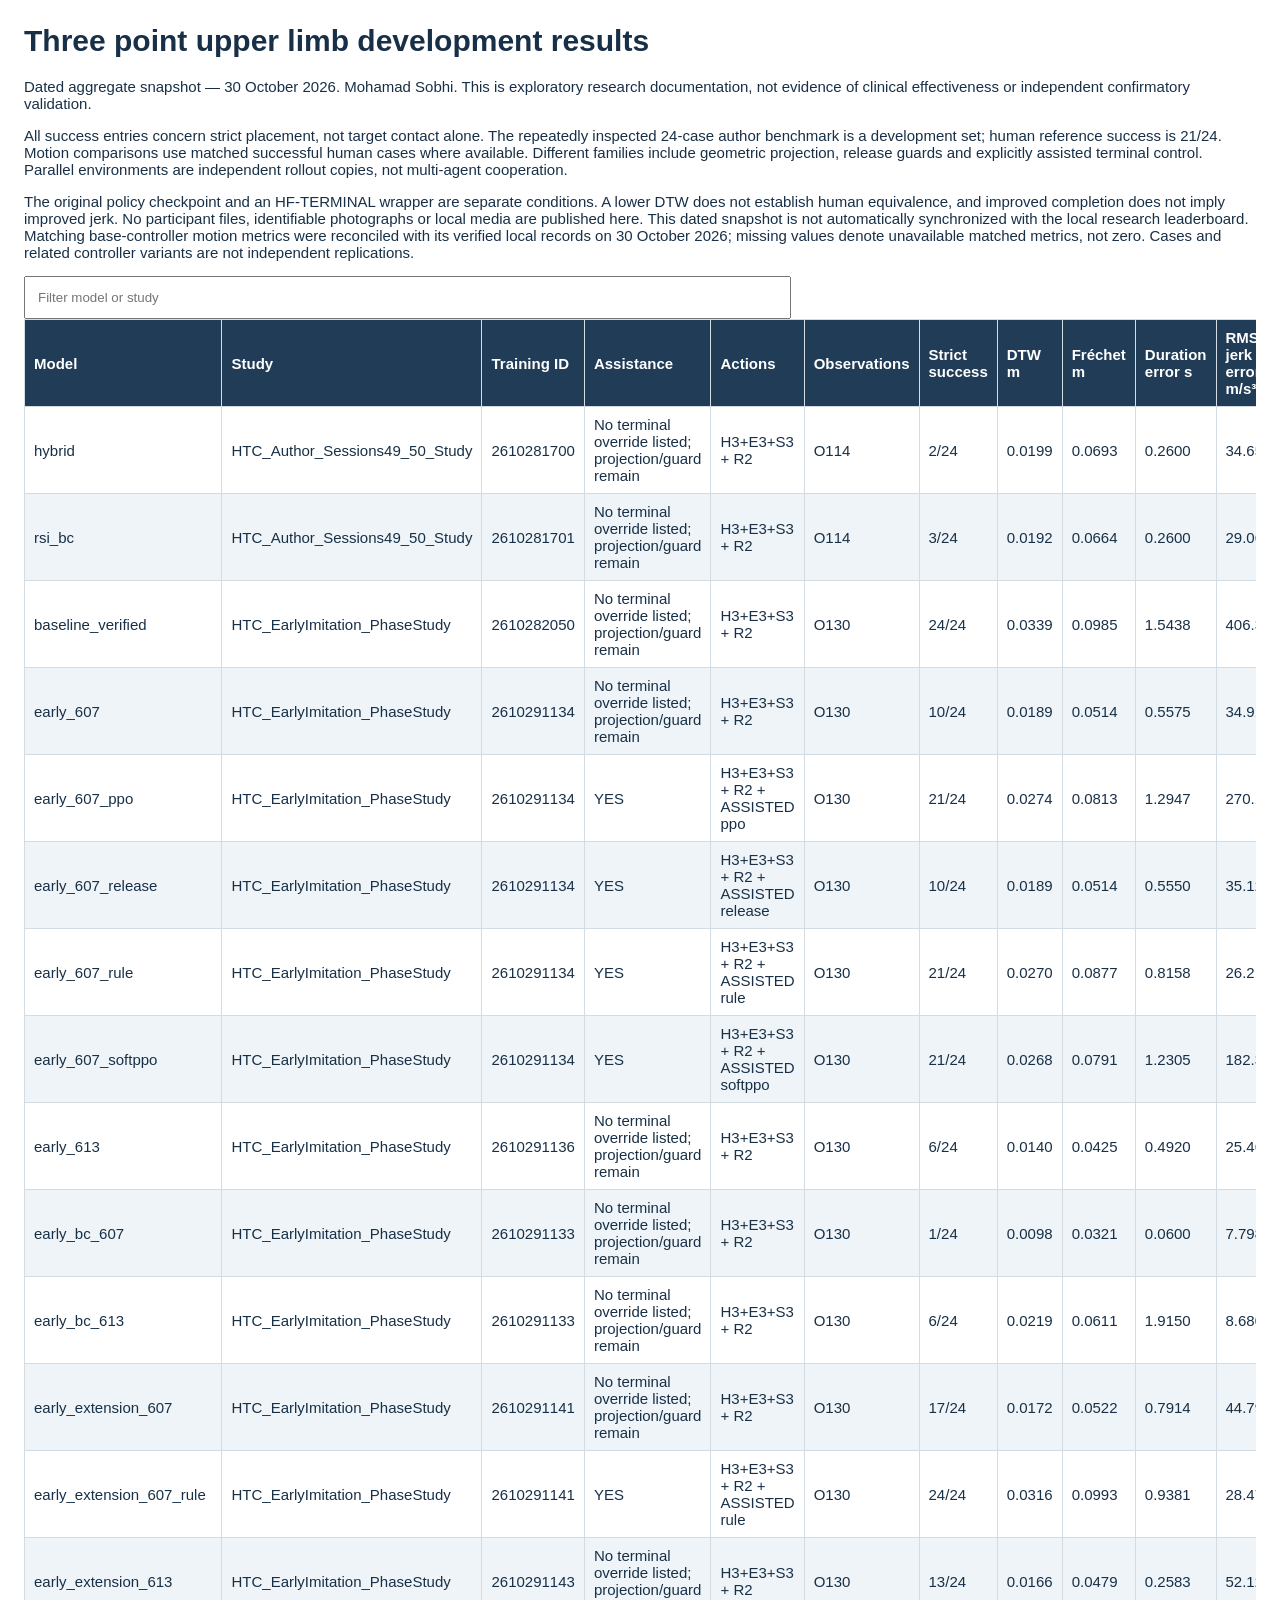
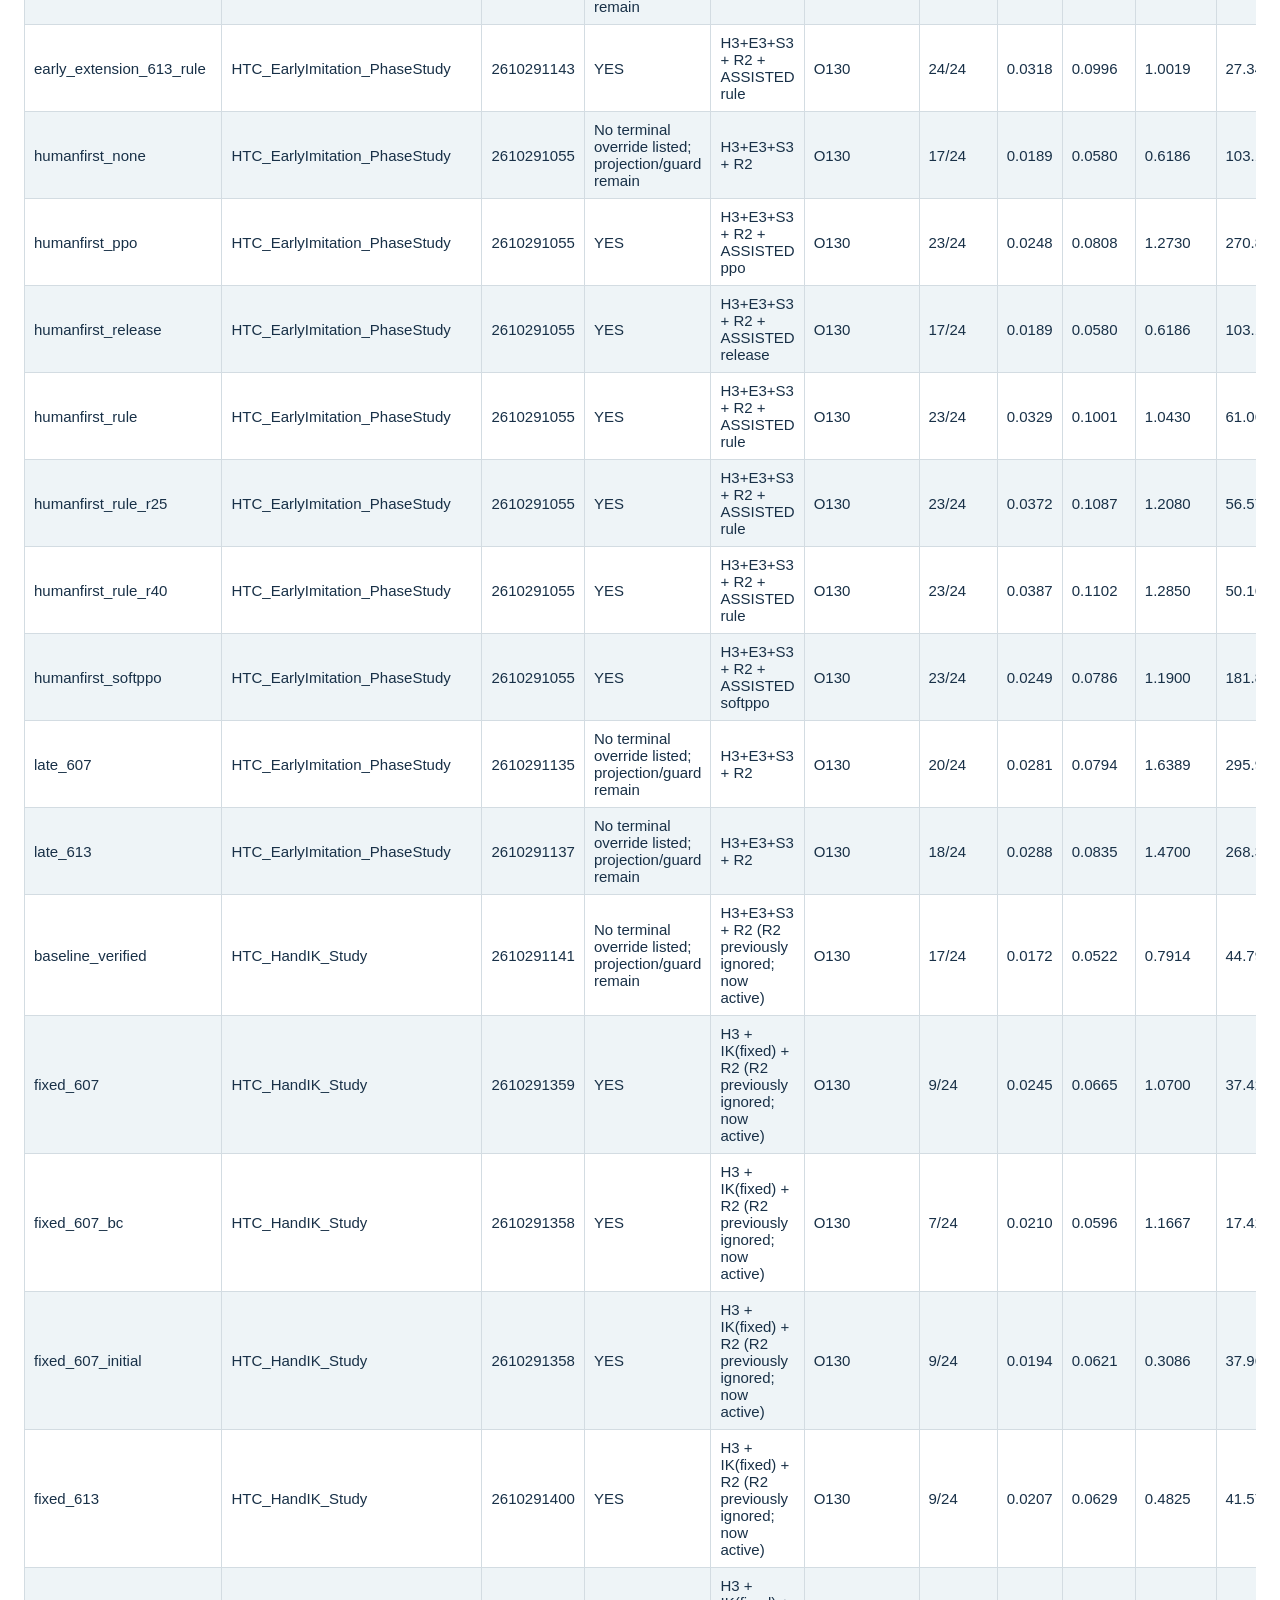
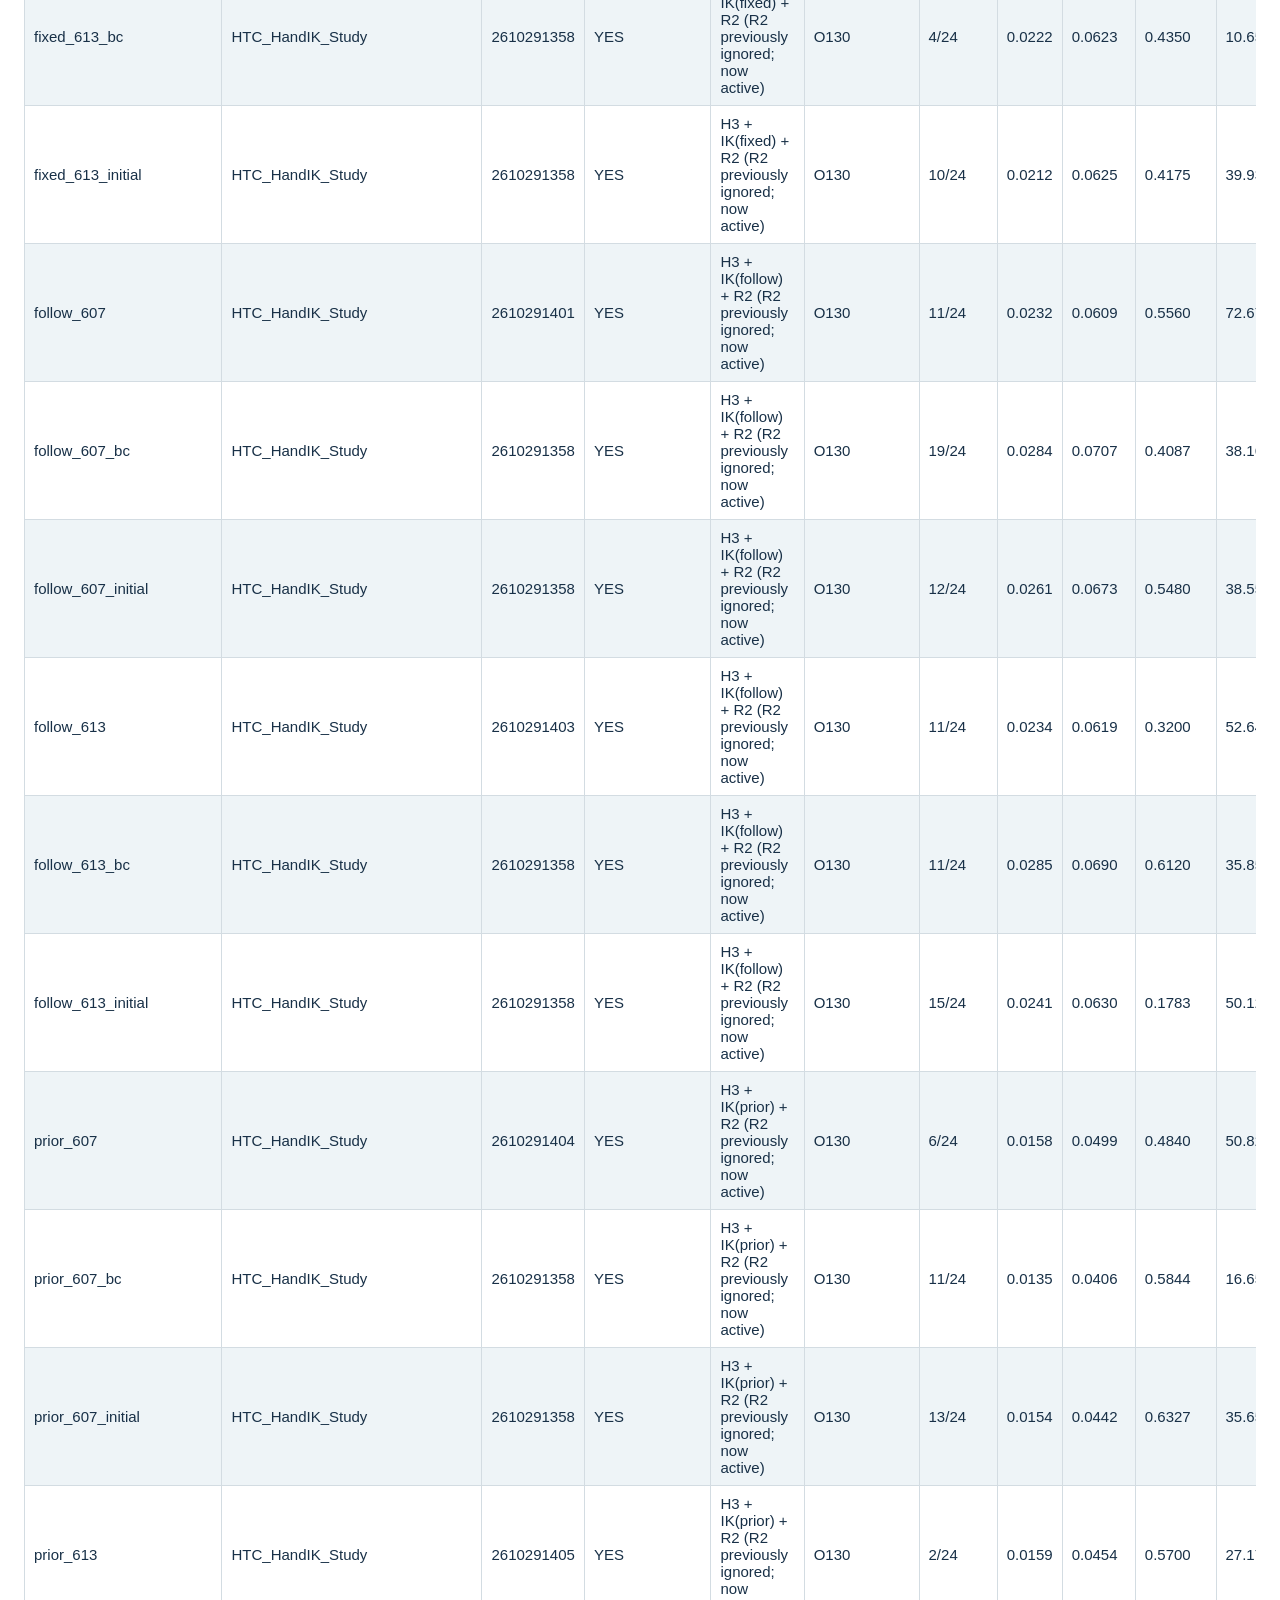
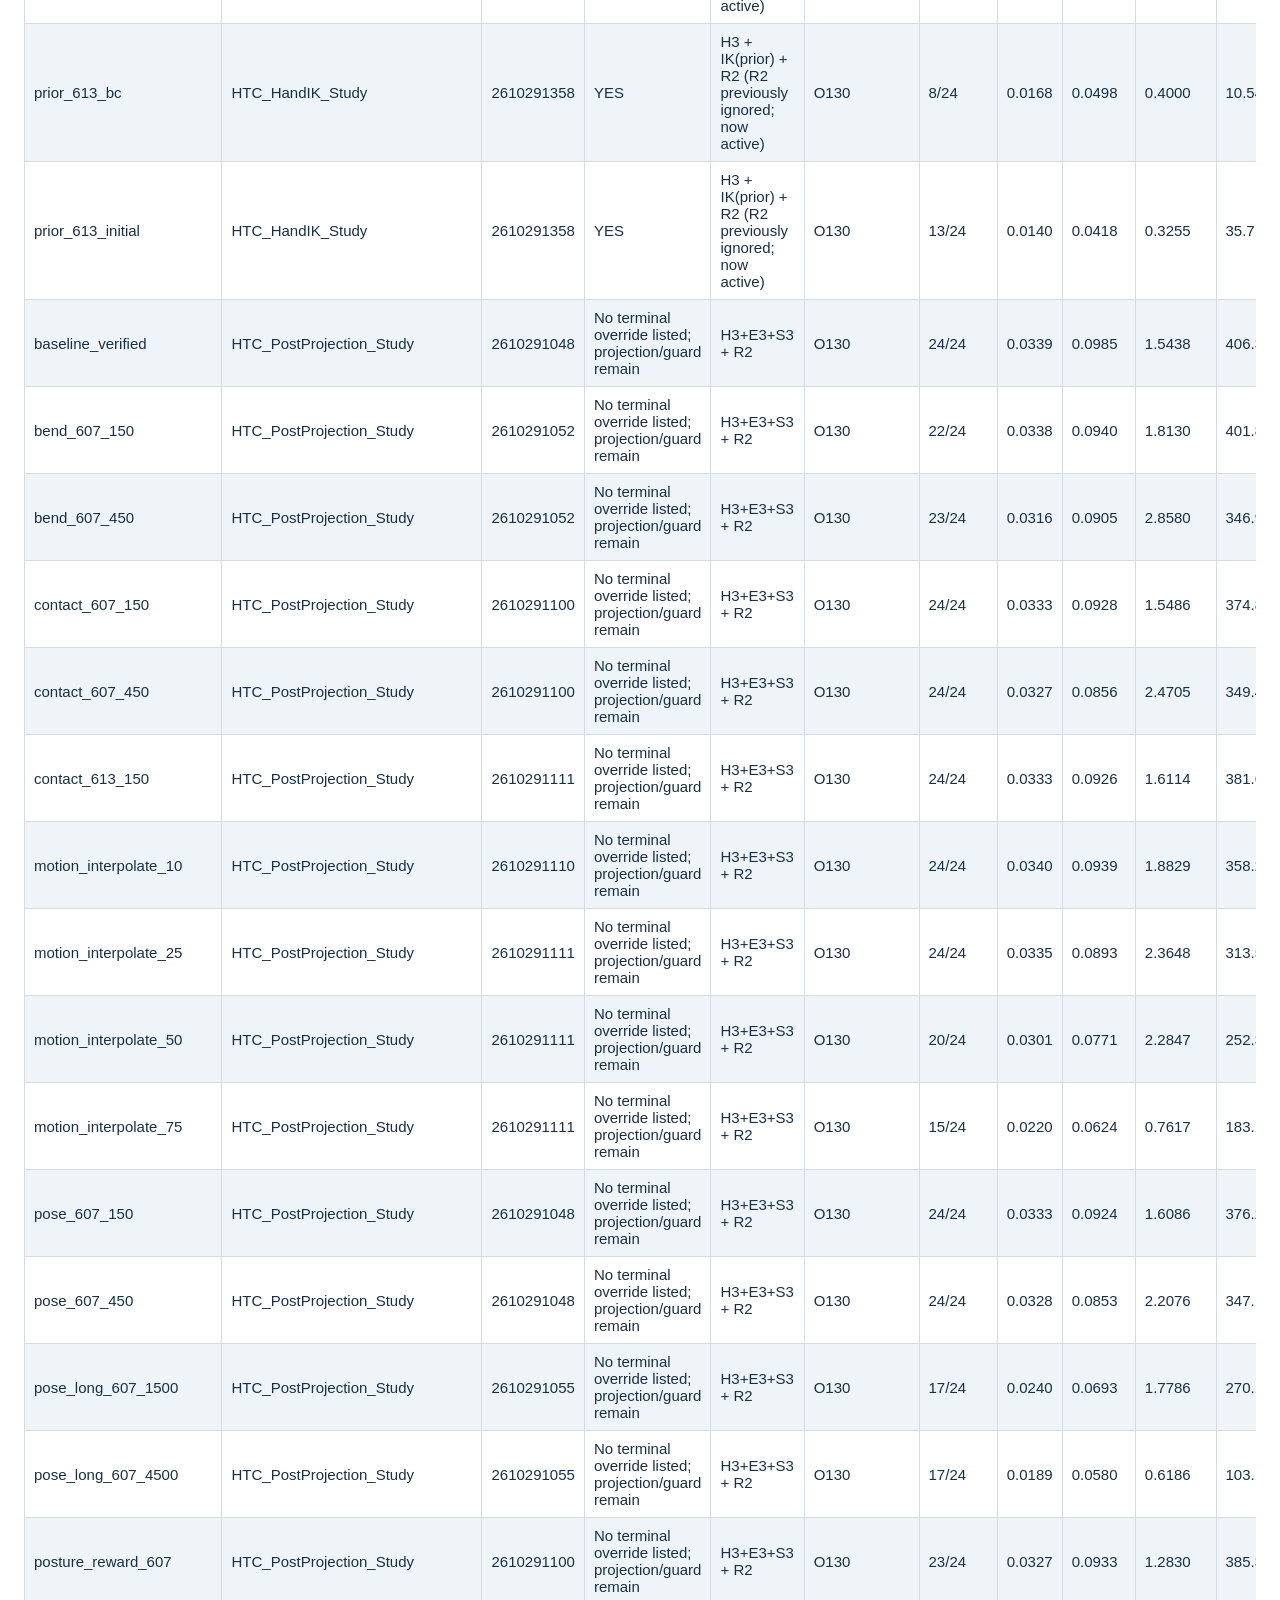
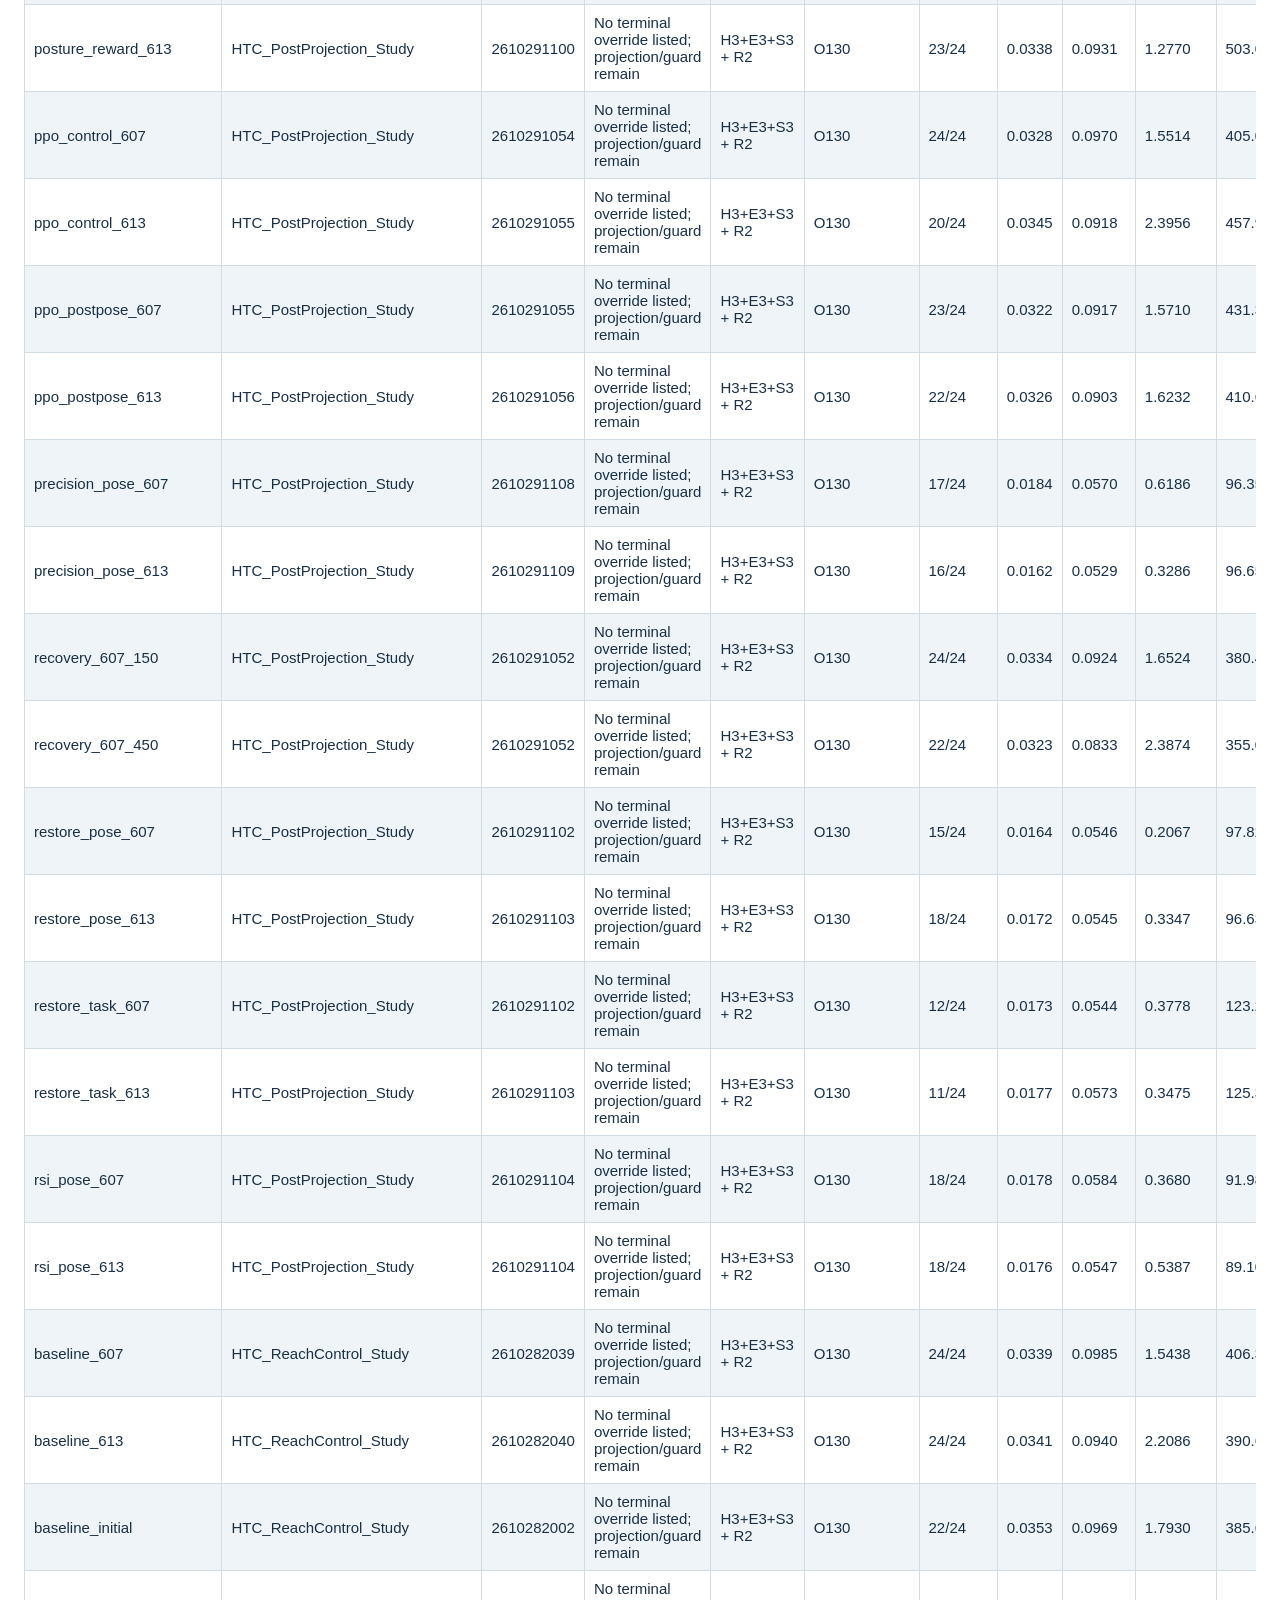
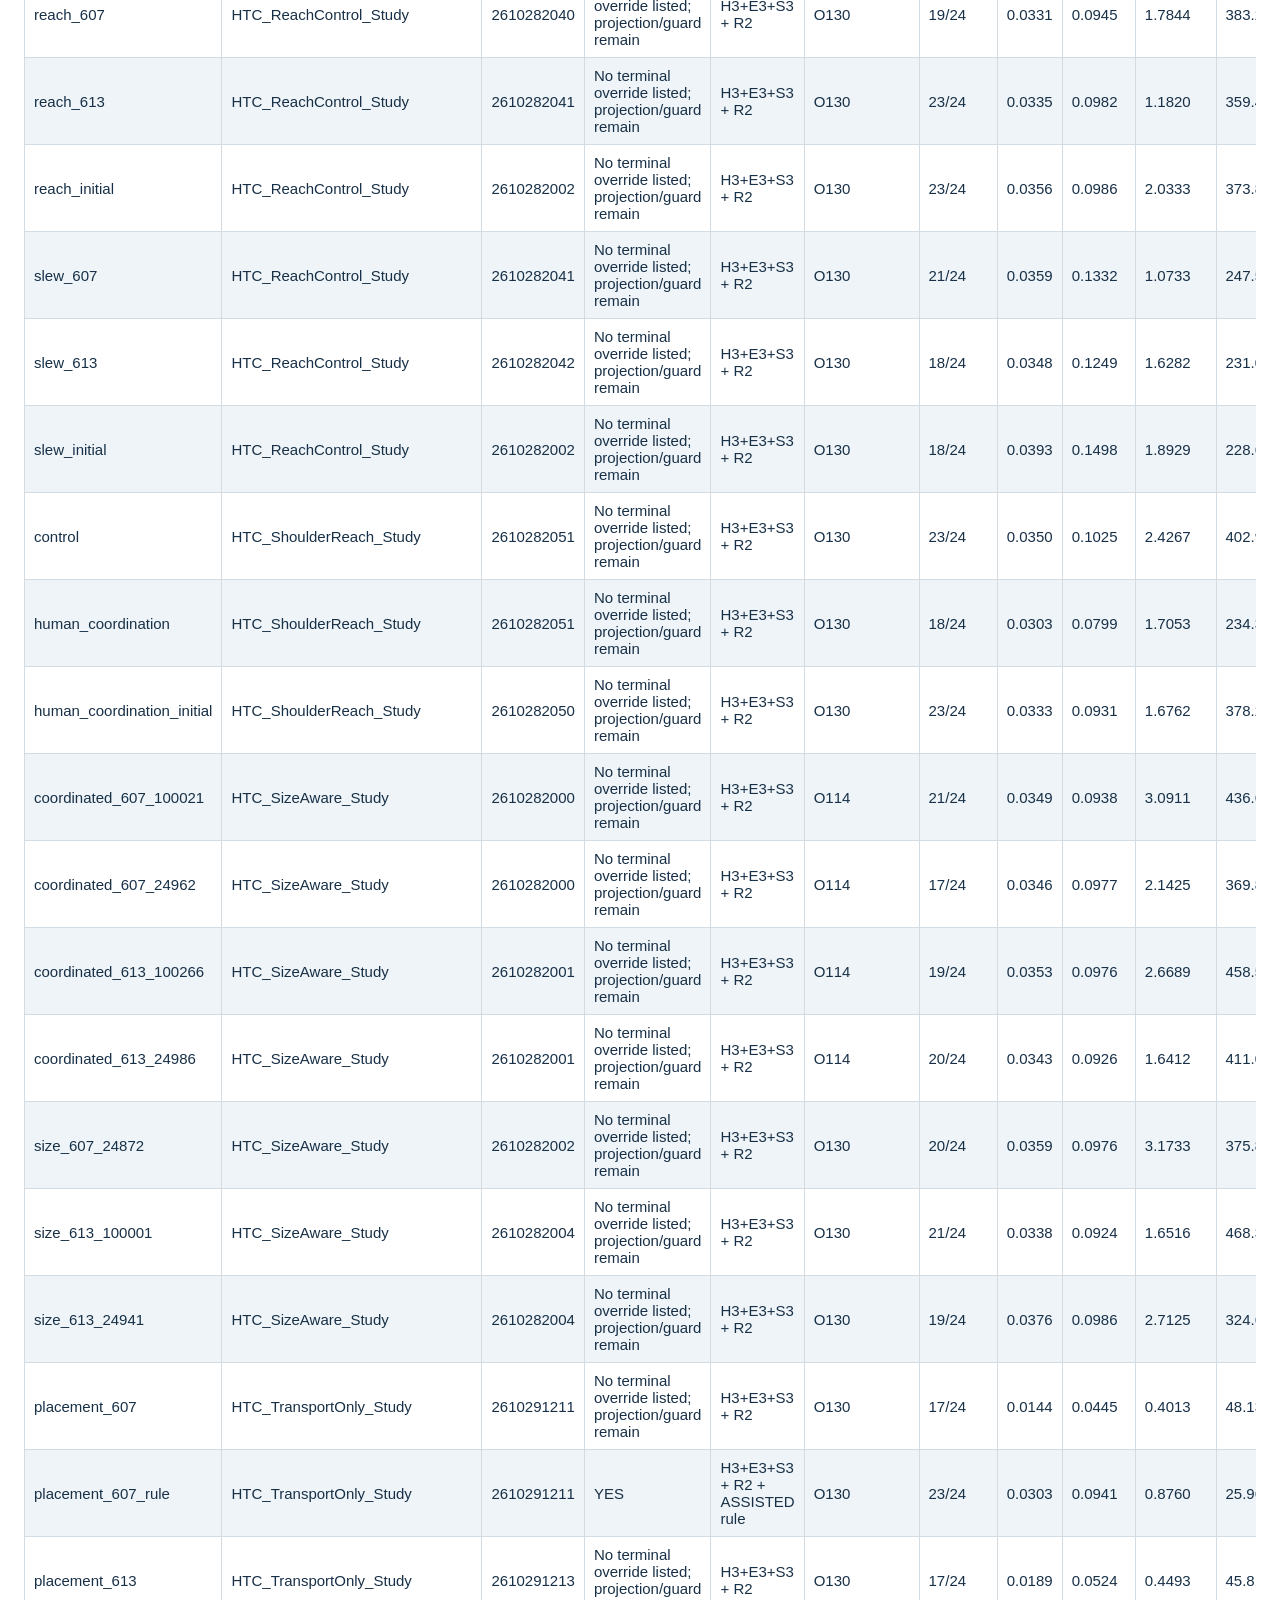
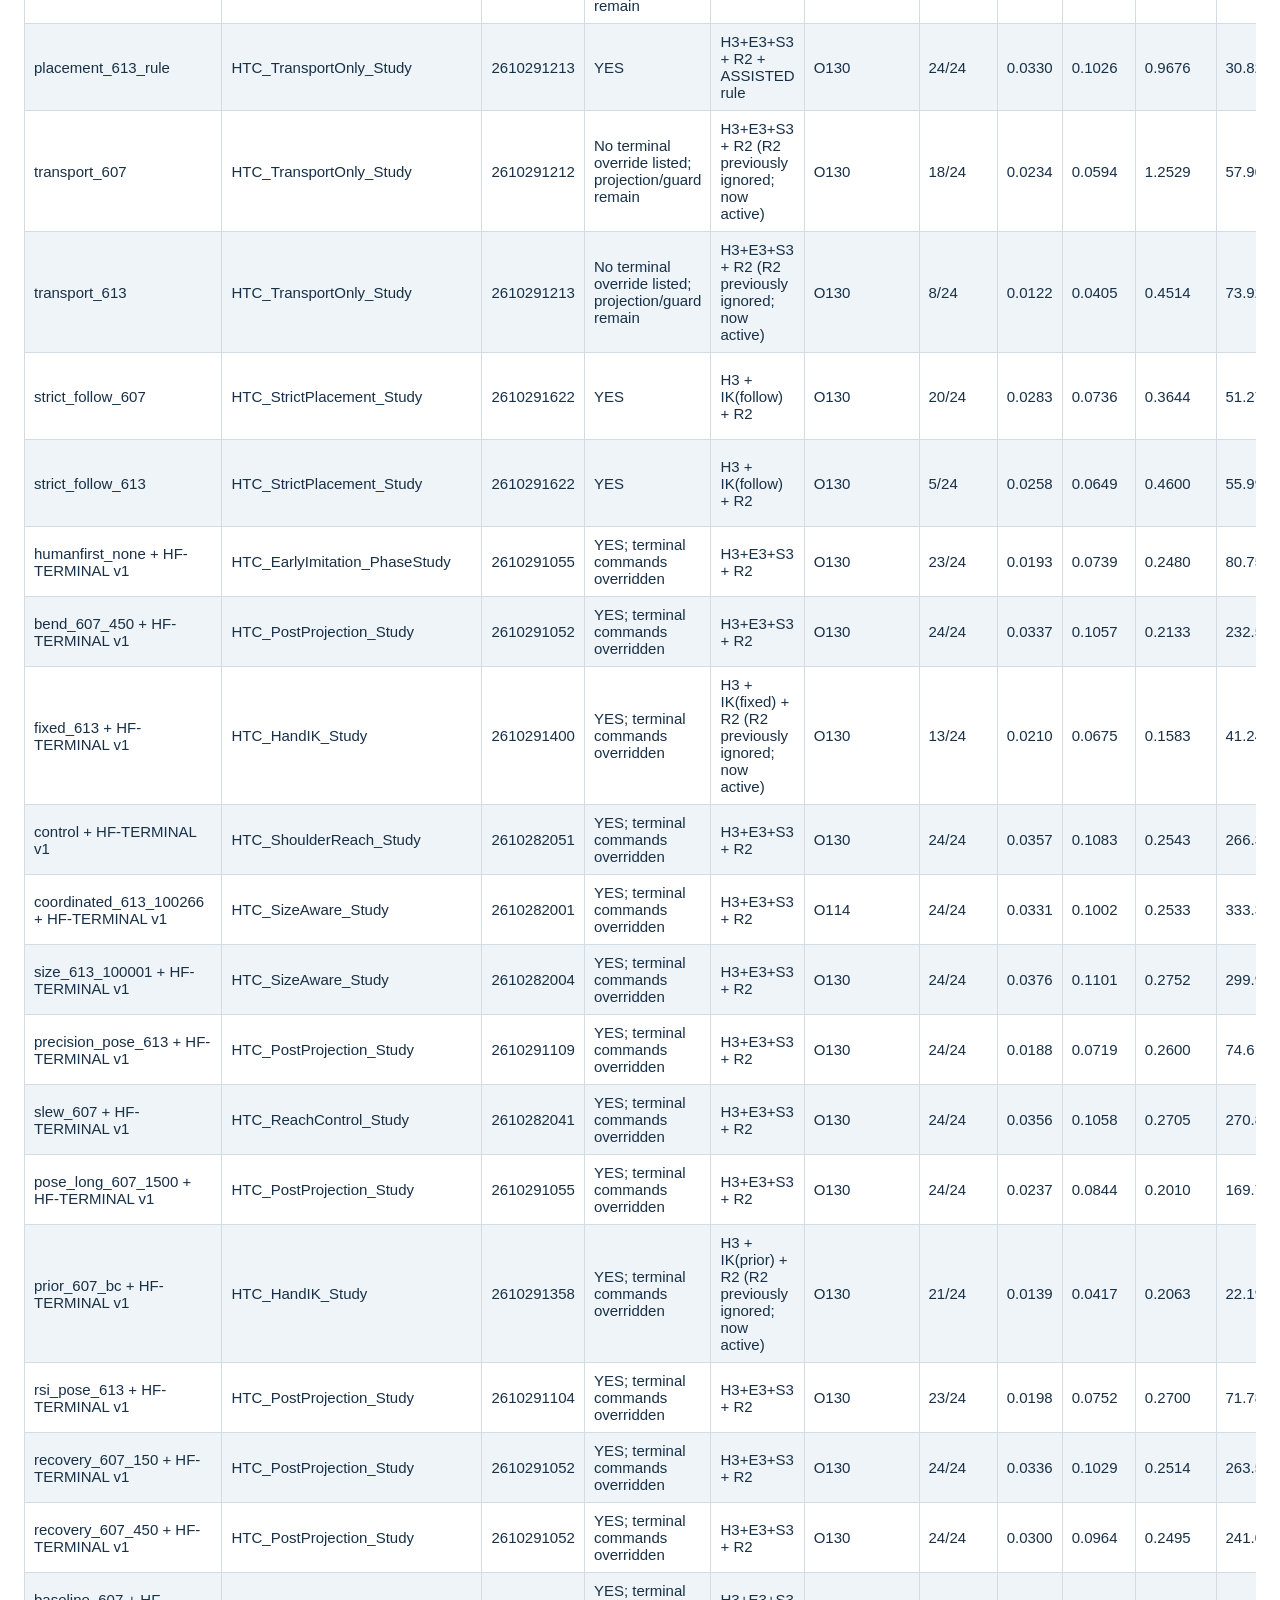
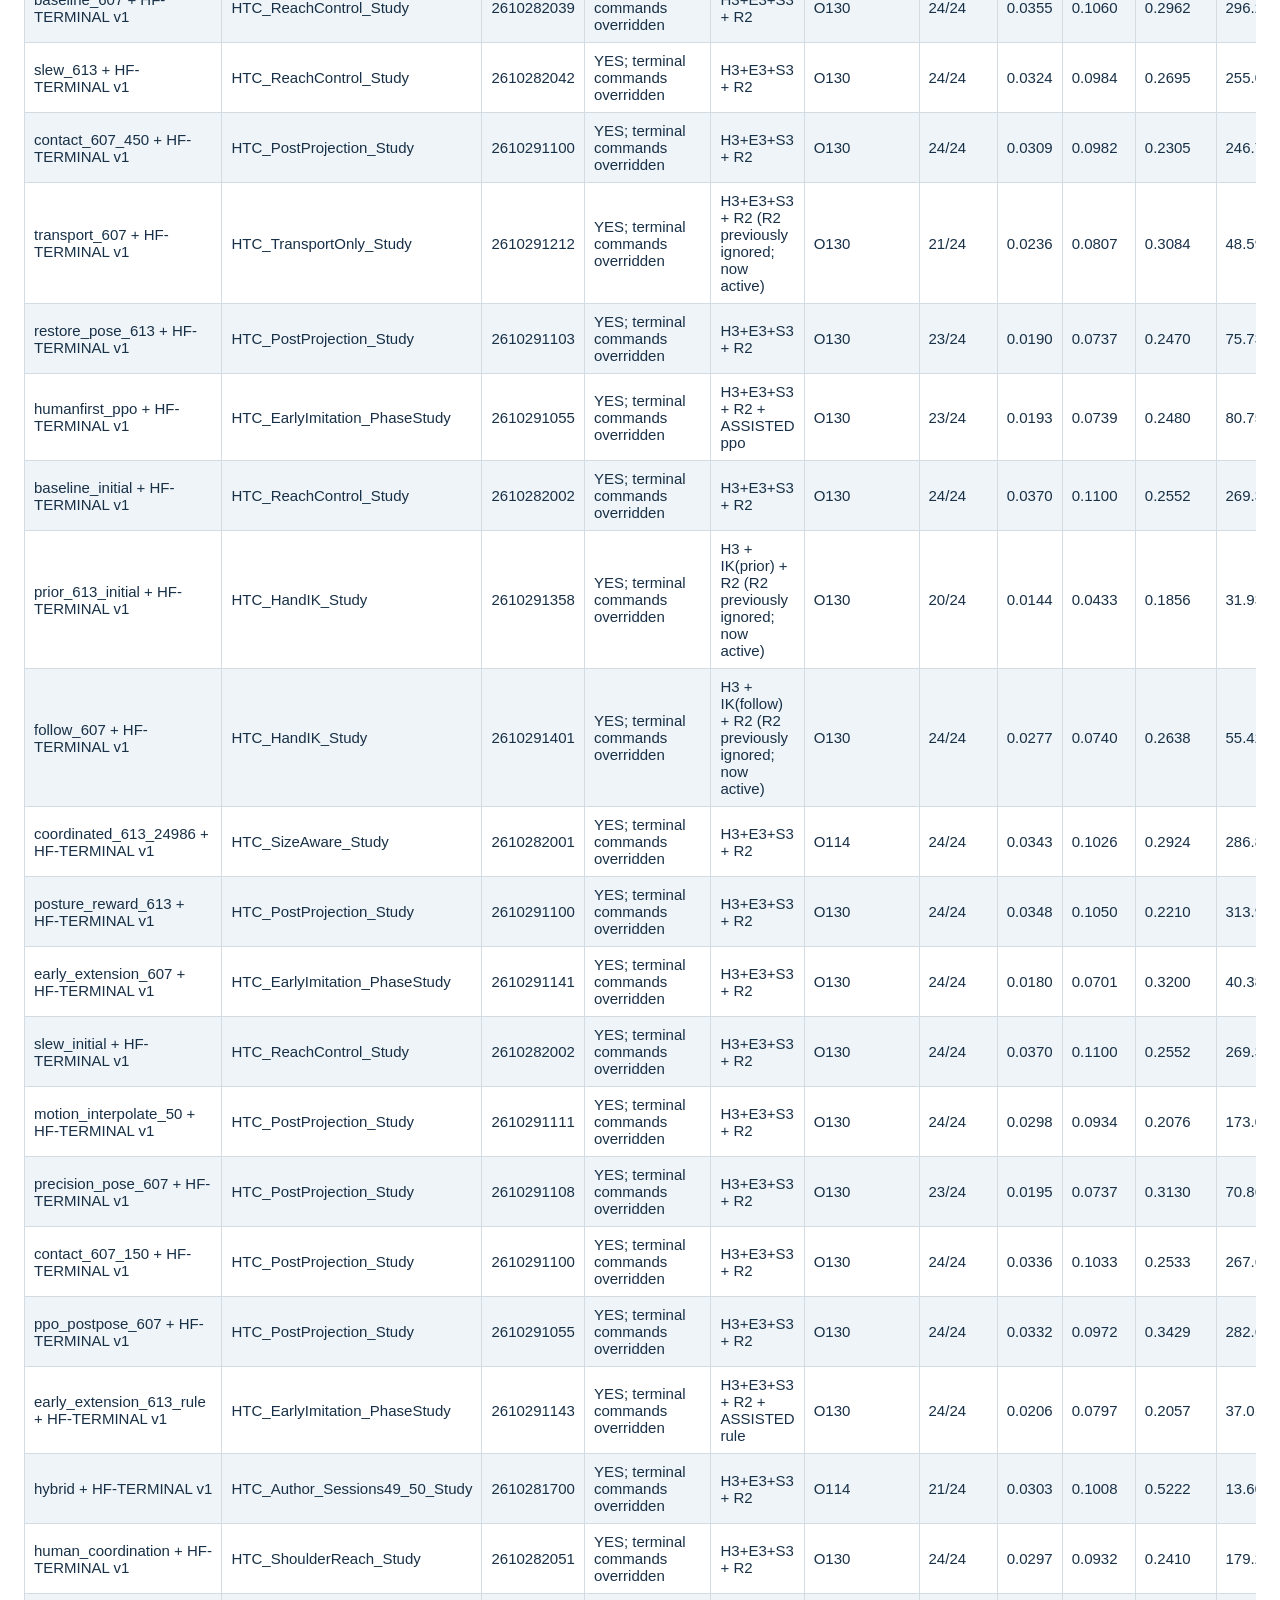
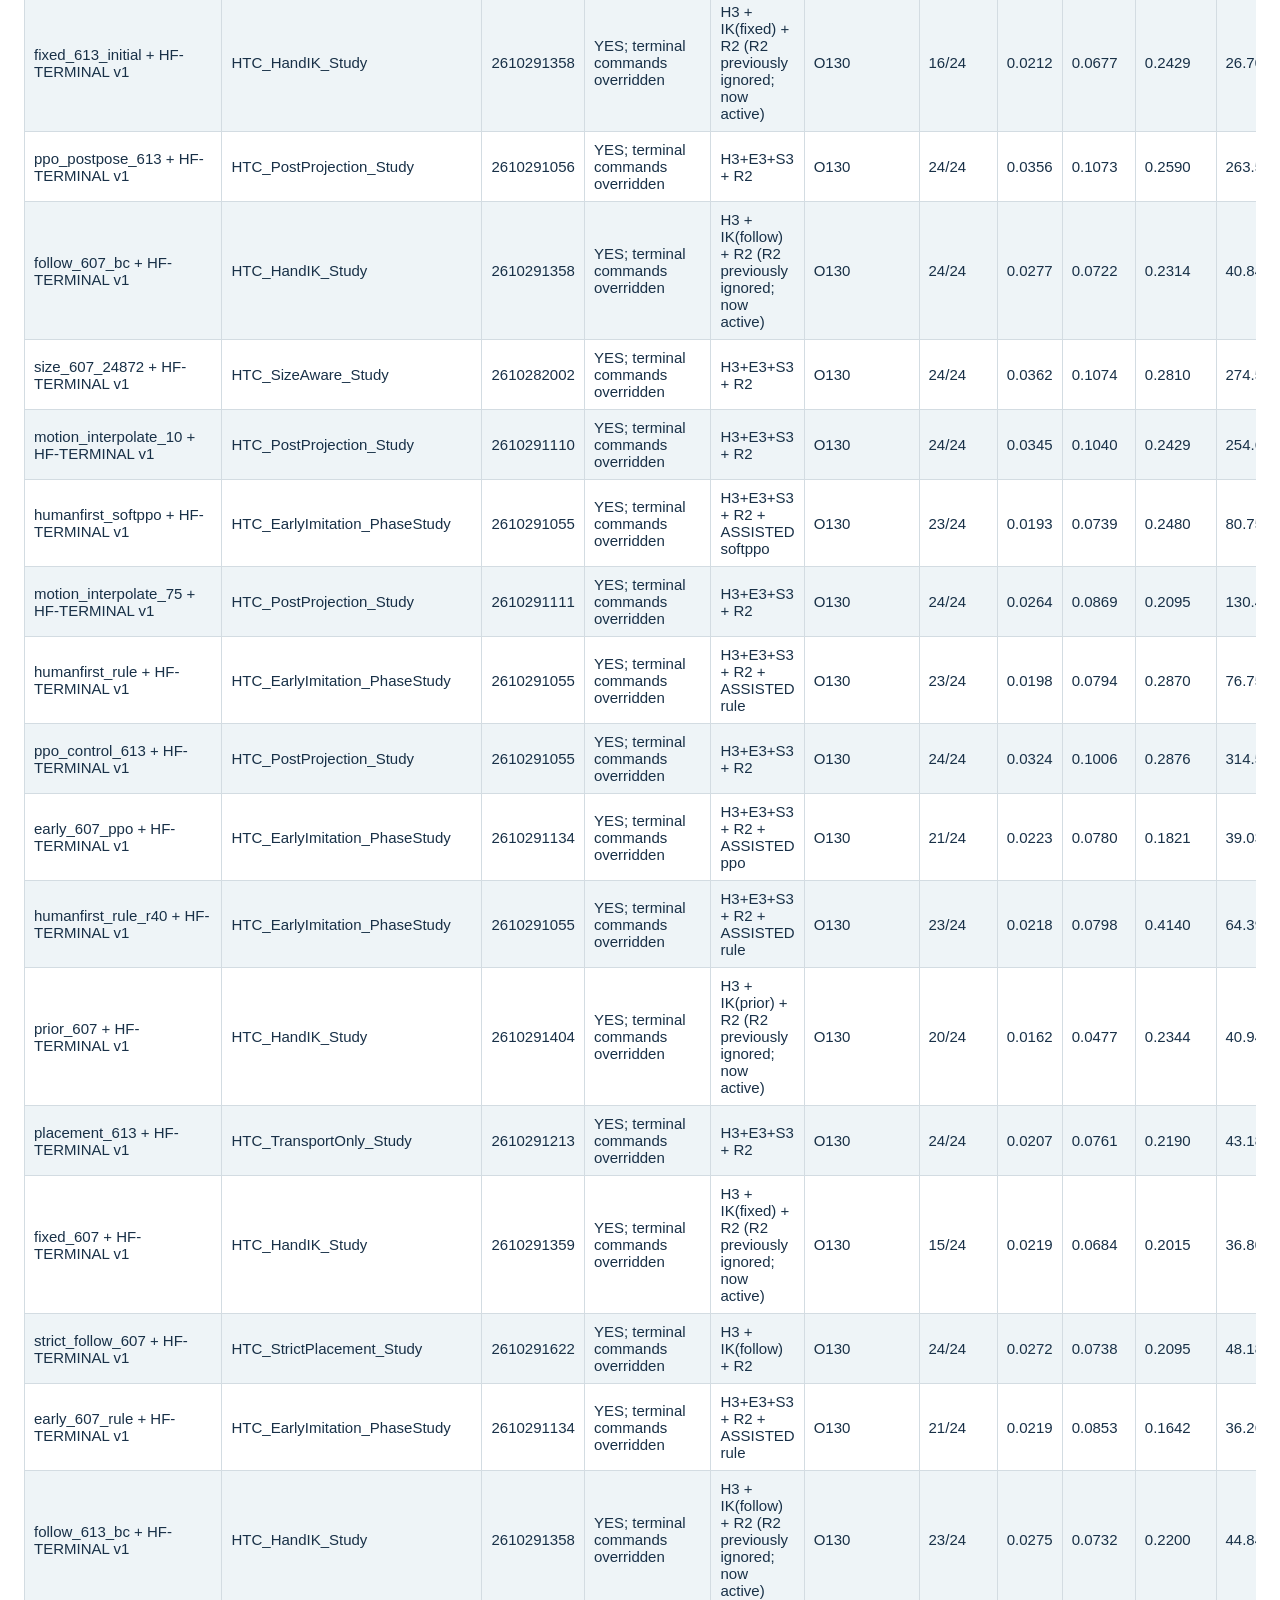
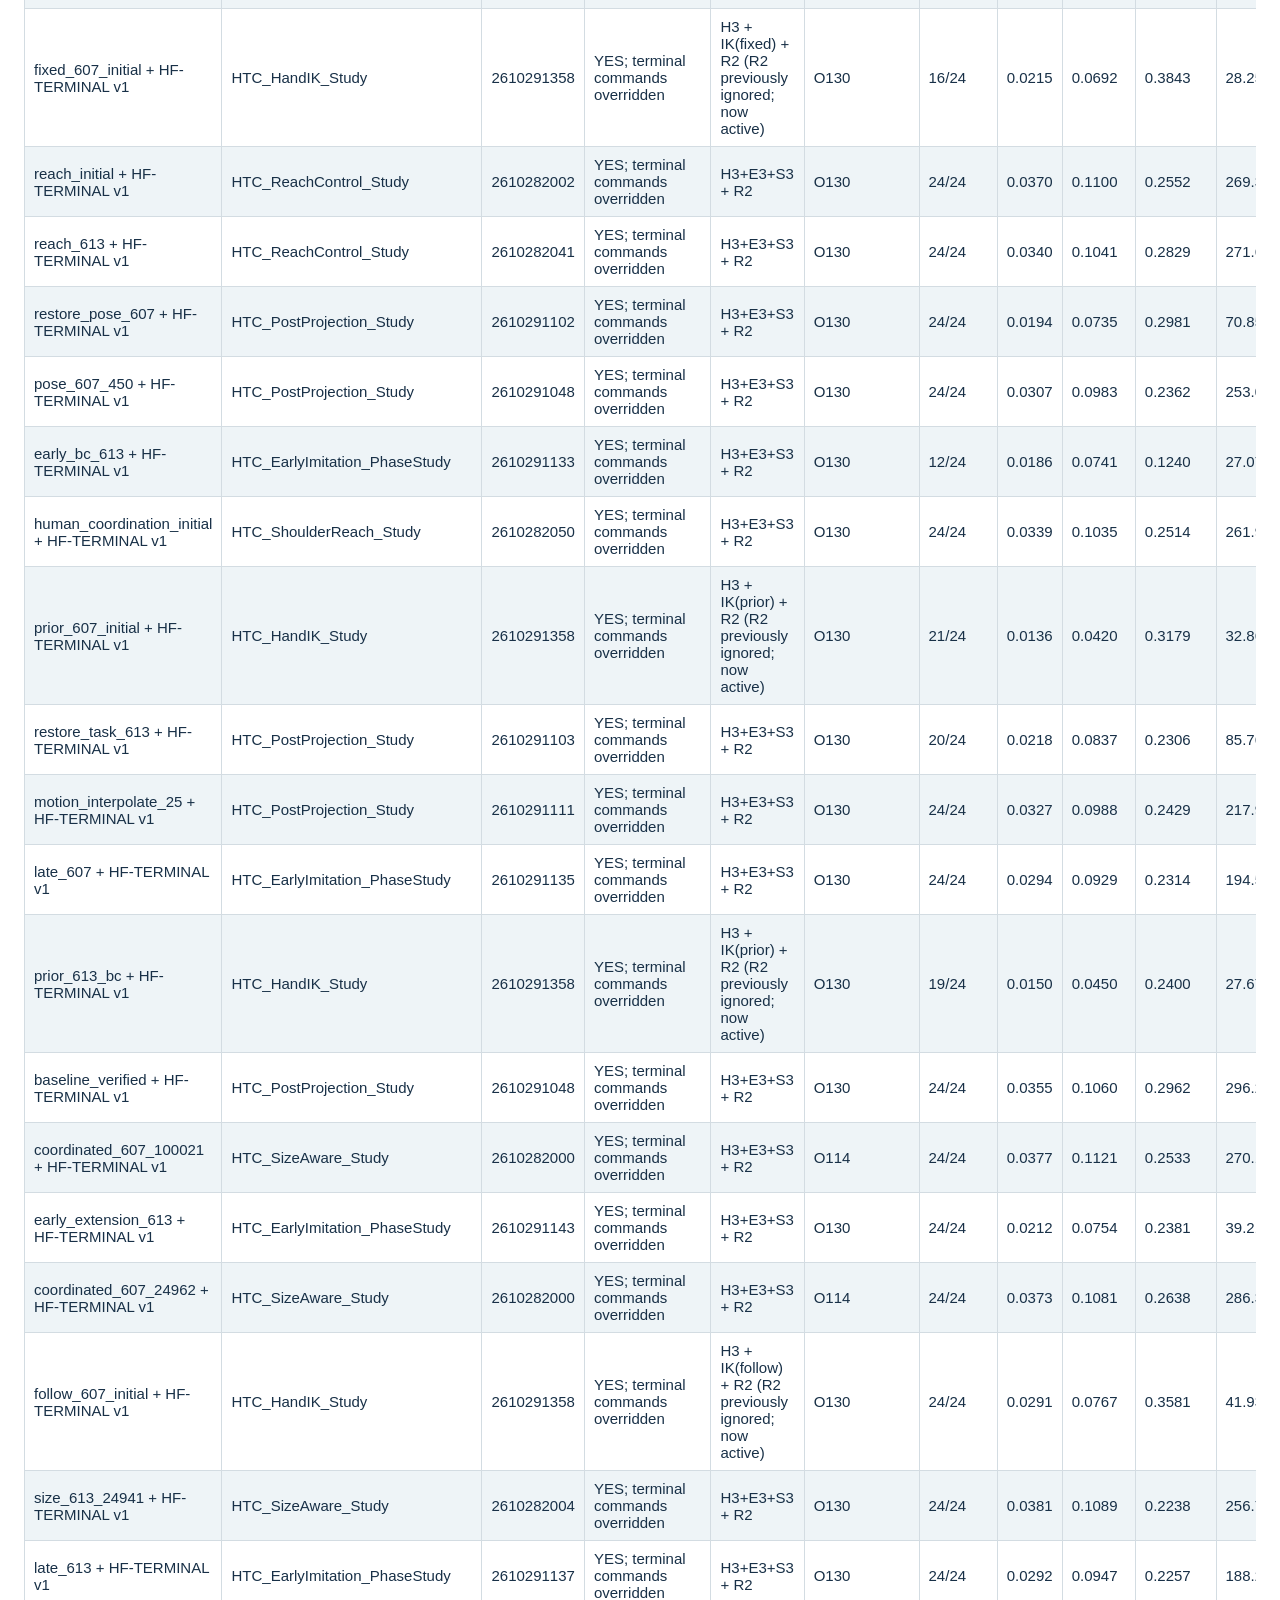
==== commit 592b3acf: "Reconcile public motion metrics with matching verified local records" ====
--- a/research/multijoint/leaderboard-2026-10-30.html
+++ b/research/multijoint/leaderboard-2026-10-30.html
@@ -1 +1 @@
-<!doctype html><html lang="en"><meta charset="utf-8"><meta name="viewport" content="width=device-width"><title>Three point upper limb development results</title><style>body{font:15px Arial;margin:24px;color:#183047}table{border-collapse:collapse;width:100%}th,td{padding:9px;border:1px solid #d3dce2;text-align:left}th{background:#203c56;color:white;cursor:pointer}tr:nth-child(even){background:#eef4f7}input{padding:12px;width:60%}.scroll{overflow:auto}</style><h1>Three point upper limb development results</h1><p>Dated aggregate snapshot — 30 October 2026. Mohamad Sobhi. This is exploratory research documentation, not evidence of clinical effectiveness or independent confirmatory validation.</p><p>All success entries concern strict placement, not target contact alone. The repeatedly inspected 24-case author benchmark is a development set; human reference success is 21/24. Motion comparisons use matched successful human cases where available. Different families include geometric projection, release guards and explicitly assisted terminal control. Parallel environments are independent rollout copies, not multi-agent cooperation.</p><p>The original policy checkpoint and an HF-TERMINAL wrapper are separate conditions. A lower DTW does not establish human equivalence, and improved completion does not imply improved jerk. No participant files, identifiable photographs or local media are published here. This snapshot is not automatically synchronized with the local research leaderboard. Cases and related controller variants are not independent replications.</p><input placeholder="Filter model or study" oninput="for(const r of document.querySelectorAll('tbody tr'))r.hidden=!r.textContent.toLowerCase().includes(this.value.toLowerCase())"><div class="scroll"><table><thead><tr><th>Model</th><th>Study</th><th>Training ID</th><th>Assistance</th><th>Actions</th><th>Observations</th><th>Strict success</th><th>DTW m</th><th>Fréchet m</th><th>Duration error s</th><th>RMS jerk error m/s³</th><th>Evidence status</th></tr></thead><tbody><tr><td>hybrid</td><td>HTC_Author_Sessions49_50_Study</td><td>2610281700</td><td>No terminal override listed; projection/guard remain</td><td>H3+E3+S3 + R2</td><td>O114</td><td>2/24</td><td>Not reported</td><td>Not reported</td><td>Not reported</td><td>Not reported</td><td>Trace-certified strict placement</td></tr><tr><td>rsi_bc</td><td>HTC_Author_Sessions49_50_Study</td><td>2610281701</td><td>No terminal override listed; projection/guard remain</td><td>H3+E3+S3 + R2</td><td>O114</td><td>3/24</td><td>Not reported</td><td>Not reported</td><td>Not reported</td><td>Not reported</td><td>Trace-certified strict placement</td></tr><tr><td>baseline_verified</td><td>HTC_EarlyImitation_PhaseStudy</td><td>2610282050</td><td>No terminal override listed; projection/guard remain</td><td>H3+E3+S3 + R2</td><td>O130</td><td>24/24</td><td>Not reported</td><td>Not reported</td><td>Not reported</td><td>Not reported</td><td>Trace-certified strict placement</td></tr><tr><td>early_607</td><td>HTC_EarlyImitation_PhaseStudy</td><td>2610291134</td><td>No terminal override listed; projection/guard remain</td><td>H3+E3+S3 + R2</td><td>O130</td><td>10/24</td><td>Not reported</td><td>Not reported</td><td>Not reported</td><td>Not reported</td><td>Trace-certified strict placement</td></tr><tr><td>early_607_ppo</td><td>HTC_EarlyImitation_PhaseStudy</td><td>2610291134</td><td>YES</td><td>H3+E3+S3 + R2 + ASSISTED ppo</td><td>O130</td><td>21/24</td><td>Not reported</td><td>Not reported</td><td>Not reported</td><td>Not reported</td><td>Trace-certified strict placement</td></tr><tr><td>early_607_release</td><td>HTC_EarlyImitation_PhaseStudy</td><td>2610291134</td><td>YES</td><td>H3+E3+S3 + R2 + ASSISTED release</td><td>O130</td><td>10/24</td><td>Not reported</td><td>Not reported</td><td>Not reported</td><td>Not reported</td><td>Trace-certified strict placement</td></tr><tr><td>early_607_rule</td><td>HTC_EarlyImitation_PhaseStudy</td><td>2610291134</td><td>YES</td><td>H3+E3+S3 + R2 + ASSISTED rule</td><td>O130</td><td>21/24</td><td>Not reported</td><td>Not reported</td><td>Not reported</td><td>Not reported</td><td>Trace-certified strict placement</td></tr><tr><td>early_607_softppo</td><td>HTC_EarlyImitation_PhaseStudy</td><td>2610291134</td><td>YES</td><td>H3+E3+S3 + R2 + ASSISTED softppo</td><td>O130</td><td>21/24</td><td>Not reported</td><td>Not reported</td><td>Not reported</td><td>Not reported</td><td>Trace-certified strict placement</td></tr><tr><td>early_613</td><td>HTC_EarlyImitation_PhaseStudy</td><td>2610291136</td><td>No terminal override listed; projection/guard remain</td><td>H3+E3+S3 + R2</td><td>O130</td><td>6/24</td><td>Not reported</td><td>Not reported</td><td>Not reported</td><td>Not reported</td><td>Trace-certified strict placement</td></tr><tr><td>early_bc_607</td><td>HTC_EarlyImitation_PhaseStudy</td><td>2610291133</td><td>No terminal override listed; projection/guard remain</td><td>H3+E3+S3 + R2</td><td>O130</td><td>1/24</td><td>Not reported</td><td>Not reported</td><td>Not reported</td><td>Not reported</td><td>Trace-certified strict placement</td></tr><tr><td>early_bc_613</td><td>HTC_EarlyImitation_PhaseStudy</td><td>2610291133</td><td>No terminal override listed; projection/guard remain</td><td>H3+E3+S3 + R2</td><td>O130</td><td>6/24</td><td>Not reported</td><td>Not reported</td><td>Not reported</td><td>Not reported</td><td>Trace-certified strict placement</td></tr><tr><td>early_extension_607</td><td>HTC_EarlyImitation_PhaseStudy</td><td>2610291141</td><td>No terminal override listed; projection/guard remain</td><td>H3+E3+S3 + R2</td><td>O130</td><td>17/24</td><td>Not reported</td><td>Not reported</td><td>Not reported</td><td>Not reported</td><td>Trace-certified strict placement</td></tr><tr><td>early_extension_607_rule</td><td>HTC_EarlyImitation_PhaseStudy</td><td>2610291141</td><td>YES</td><td>H3+E3+S3 + R2 + ASSISTED rule</td><td>O130</td><td>24/24</td><td>Not reported</td><td>Not reported</td><td>Not reported</td><td>Not reported</td><td>Trace-certified strict placement</td></tr><tr><td>early_extension_613</td><td>HTC_EarlyImitation_PhaseStudy</td><td>2610291143</td><td>No terminal override listed; projection/guard remain</td><td>H3+E3+S3 + R2</td><td>O130</td><td>13/24</td><td>Not reported</td><td>Not reported</td><td>Not reported</td><td>Not reported</td><td>Trace-certified strict placement</td></tr><tr><td>early_extension_613_rule</td><td>HTC_EarlyImitation_PhaseStudy</td><td>2610291143</td><td>YES</td><td>H3+E3+S3 + R2 + ASSISTED rule</td><td>O130</td><td>24/24</td><td>Not reported</td><td>Not reported</td><td>Not reported</td><td>Not reported</td><td>Trace-certified strict placement</td></tr><tr><td>humanfirst_none</td><td>HTC_EarlyImitation_PhaseStudy</td><td>2610291055</td><td>No terminal override listed; projection/guard remain</td><td>H3+E3+S3 + R2</td><td>O130</td><td>17/24</td><td>Not reported</td><td>Not reported</td><td>Not reported</td><td>Not reported</td><td>Trace-certified strict placement</td></tr><tr><td>humanfirst_ppo</td><td>HTC_EarlyImitation_PhaseStudy</td><td>2610291055</td><td>YES</td><td>H3+E3+S3 + R2 + ASSISTED ppo</td><td>O130</td><td>23/24</td><td>Not reported</td><td>Not reported</td><td>Not reported</td><td>Not reported</td><td>Trace-certified strict placement</td></tr><tr><td>humanfirst_release</td><td>HTC_EarlyImitation_PhaseStudy</td><td>2610291055</td><td>YES</td><td>H3+E3+S3 + R2 + ASSISTED release</td><td>O130</td><td>17/24</td><td>Not reported</td><td>Not reported</td><td>Not reported</td><td>Not reported</td><td>Trace-certified strict placement</td></tr><tr><td>humanfirst_rule</td><td>HTC_EarlyImitation_PhaseStudy</td><td>2610291055</td><td>YES</td><td>H3+E3+S3 + R2 + ASSISTED rule</td><td>O130</td><td>23/24</td><td>Not reported</td><td>Not reported</td><td>Not reported</td><td>Not reported</td><td>Trace-certified strict placement</td></tr><tr><td>humanfirst_rule_r25</td><td>HTC_EarlyImitation_PhaseStudy</td><td>2610291055</td><td>YES</td><td>H3+E3+S3 + R2 + ASSISTED rule</td><td>O130</td><td>23/24</td><td>Not reported</td><td>Not reported</td><td>Not reported</td><td>Not reported</td><td>Trace-certified strict placement</td></tr><tr><td>humanfirst_rule_r40</td><td>HTC_EarlyImitation_PhaseStudy</td><td>2610291055</td><td>YES</td><td>H3+E3+S3 + R2 + ASSISTED rule</td><td>O130</td><td>23/24</td><td>Not reported</td><td>Not reported</td><td>Not reported</td><td>Not reported</td><td>Trace-certified strict placement</td></tr><tr><td>humanfirst_softppo</td><td>HTC_EarlyImitation_PhaseStudy</td><td>2610291055</td><td>YES</td><td>H3+E3+S3 + R2 + ASSISTED softppo</td><td>O130</td><td>23/24</td><td>Not reported</td><td>Not reported</td><td>Not reported</td><td>Not reported</td><td>Trace-certified strict placement</td></tr><tr><td>late_607</td><td>HTC_EarlyImitation_PhaseStudy</td><td>2610291135</td><td>No terminal override listed; projection/guard remain</td><td>H3+E3+S3 + R2</td><td>O130</td><td>20/24</td><td>Not reported</td><td>Not reported</td><td>Not reported</td><td>Not reported</td><td>Trace-certified strict placement</td></tr><tr><td>late_613</td><td>HTC_EarlyImitation_PhaseStudy</td><td>2610291137</td><td>No terminal override listed; projection/guard remain</td><td>H3+E3+S3 + R2</td><td>O130</td><td>18/24</td><td>Not reported</td><td>Not reported</td><td>Not reported</td><td>Not reported</td><td>Trace-certified strict placement</td></tr><tr><td>baseline_verified</td><td>HTC_HandIK_Study</td><td>2610291141</td><td>No terminal override listed; projection/guard remain</td><td>H3+E3+S3 + R2 (R2 previously ignored; now active)</td><td>O130</td><td>17/24</td><td>Not reported</td><td>Not reported</td><td>Not reported</td><td>Not reported</td><td>Strict rerun, independently trace checked</td></tr><tr><td>fixed_607</td><td>HTC_HandIK_Study</td><td>2610291359</td><td>YES</td><td>H3 + IK(fixed) + R2 (R2 previously ignored; now active)</td><td>O130</td><td>9/24</td><td>Not reported</td><td>Not reported</td><td>Not reported</td><td>Not reported</td><td>Strict rerun, independently trace checked</td></tr><tr><td>fixed_607_bc</td><td>HTC_HandIK_Study</td><td>2610291358</td><td>YES</td><td>H3 + IK(fixed) + R2 (R2 previously ignored; now active)</td><td>O130</td><td>7/24</td><td>Not reported</td><td>Not reported</td><td>Not reported</td><td>Not reported</td><td>Strict rerun, independently trace checked</td></tr><tr><td>fixed_607_initial</td><td>HTC_HandIK_Study</td><td>2610291358</td><td>YES</td><td>H3 + IK(fixed) + R2 (R2 previously ignored; now active)</td><td>O130</td><td>9/24</td><td>Not reported</td><td>Not reported</td><td>Not reported</td><td>Not reported</td><td>Strict rerun, independently trace checked</td></tr><tr><td>fixed_613</td><td>HTC_HandIK_Study</td><td>2610291400</td><td>YES</td><td>H3 + IK(fixed) + R2 (R2 previously ignored; now active)</td><td>O130</td><td>9/24</td><td>Not reported</td><td>Not reported</td><td>Not reported</td><td>Not reported</td><td>Strict rerun, independently trace checked</td></tr><tr><td>fixed_613_bc</td><td>HTC_HandIK_Study</td><td>2610291358</td><td>YES</td><td>H3 + IK(fixed) + R2 (R2 previously ignored; now active)</td><td>O130</td><td>4/24</td><td>Not reported</td><td>Not reported</td><td>Not reported</td><td>Not reported</td><td>Strict rerun, independently trace checked</td></tr><tr><td>fixed_613_initial</td><td>HTC_HandIK_Study</td><td>2610291358</td><td>YES</td><td>H3 + IK(fixed) + R2 (R2 previously ignored; now active)</td><td>O130</td><td>10/24</td><td>Not reported</td><td>Not reported</td><td>Not reported</td><td>Not reported</td><td>Strict rerun, independently trace checked</td></tr><tr><td>follow_607</td><td>HTC_HandIK_Study</td><td>2610291401</td><td>YES</td><td>H3 + IK(follow) + R2 (R2 previously ignored; now active)</td><td>O130</td><td>11/24</td><td>Not reported</td><td>Not reported</td><td>Not reported</td><td>Not reported</td><td>Strict rerun, independently trace checked</td></tr><tr><td>follow_607_bc</td><td>HTC_HandIK_Study</td><td>2610291358</td><td>YES</td><td>H3 + IK(follow) + R2 (R2 previously ignored; now active)</td><td>O130</td><td>19/24</td><td>Not reported</td><td>Not reported</td><td>Not reported</td><td>Not reported</td><td>Strict rerun, independently trace checked</td></tr><tr><td>follow_607_initial</td><td>HTC_HandIK_Study</td><td>2610291358</td><td>YES</td><td>H3 + IK(follow) + R2 (R2 previously ignored; now active)</td><td>O130</td><td>12/24</td><td>Not reported</td><td>Not reported</td><td>Not reported</td><td>Not reported</td><td>Strict rerun, independently trace checked</td></tr><tr><td>follow_613</td><td>HTC_HandIK_Study</td><td>2610291403</td><td>YES</td><td>H3 + IK(follow) + R2 (R2 previously ignored; now active)</td><td>O130</td><td>11/24</td><td>Not reported</td><td>Not reported</td><td>Not reported</td><td>Not reported</td><td>Strict rerun, independently trace checked</td></tr><tr><td>follow_613_bc</td><td>HTC_HandIK_Study</td><td>2610291358</td><td>YES</td><td>H3 + IK(follow) + R2 (R2 previously ignored; now active)</td><td>O130</td><td>11/24</td><td>Not reported</td><td>Not reported</td><td>Not reported</td><td>Not reported</td><td>Strict rerun, independently trace checked</td></tr><tr><td>follow_613_initial</td><td>HTC_HandIK_Study</td><td>2610291358</td><td>YES</td><td>H3 + IK(follow) + R2 (R2 previously ignored; now active)</td><td>O130</td><td>15/24</td><td>Not reported</td><td>Not reported</td><td>Not reported</td><td>Not reported</td><td>Strict rerun, independently trace checked</td></tr><tr><td>prior_607</td><td>HTC_HandIK_Study</td><td>2610291404</td><td>YES</td><td>H3 + IK(prior) + R2 (R2 previously ignored; now active)</td><td>O130</td><td>6/24</td><td>Not reported</td><td>Not reported</td><td>Not reported</td><td>Not reported</td><td>Strict rerun, independently trace checked</td></tr><tr><td>prior_607_bc</td><td>HTC_HandIK_Study</td><td>2610291358</td><td>YES</td><td>H3 + IK(prior) + R2 (R2 previously ignored; now active)</td><td>O130</td><td>11/24</td><td>Not reported</td><td>Not reported</td><td>Not reported</td><td>Not reported</td><td>Strict rerun, independently trace checked</td></tr><tr><td>prior_607_initial</td><td>HTC_HandIK_Study</td><td>2610291358</td><td>YES</td><td>H3 + IK(prior) + R2 (R2 previously ignored; now active)</td><td>O130</td><td>13/24</td><td>Not reported</td><td>Not reported</td><td>Not reported</td><td>Not reported</td><td>Strict rerun, independently trace checked</td></tr><tr><td>prior_613</td><td>HTC_HandIK_Study</td><td>2610291405</td><td>YES</td><td>H3 + IK(prior) + R2 (R2 previously ignored; now active)</td><td>O130</td><td>2/24</td><td>Not reported</td><td>Not reported</td><td>Not reported</td><td>Not reported</td><td>Strict rerun, independently trace checked</td></tr><tr><td>prior_613_bc</td><td>HTC_HandIK_Study</td><td>2610291358</td><td>YES</td><td>H3 + IK(prior) + R2 (R2 previously ignored; now active)</td><td>O130</td><td>8/24</td><td>Not reported</td><td>Not reported</td><td>Not reported</td><td>Not reported</td><td>Strict rerun, independently trace checked</td></tr><tr><td>prior_613_initial</td><td>HTC_HandIK_Study</td><td>2610291358</td><td>YES</td><td>H3 + IK(prior) + R2 (R2 previously ignored; now active)</td><td>O130</td><td>13/24</td><td>Not reported</td><td>Not reported</td><td>Not reported</td><td>Not reported</td><td>Strict rerun, independently trace checked</td></tr><tr><td>baseline_verified</td><td>HTC_PostProjection_Study</td><td>2610291048</td><td>No terminal override listed; projection/guard remain</td><td>H3+E3+S3 + R2</td><td>O130</td><td>24/24</td><td>Not reported</td><td>Not reported</td><td>Not reported</td><td>Not reported</td><td>Trace-certified strict placement</td></tr><tr><td>bend_607_150</td><td>HTC_PostProjection_Study</td><td>2610291052</td><td>No terminal override listed; projection/guard remain</td><td>H3+E3+S3 + R2</td><td>O130</td><td>22/24</td><td>Not reported</td><td>Not reported</td><td>Not reported</td><td>Not reported</td><td>Trace-certified strict placement</td></tr><tr><td>bend_607_450</td><td>HTC_PostProjection_Study</td><td>2610291052</td><td>No terminal override listed; projection/guard remain</td><td>H3+E3+S3 + R2</td><td>O130</td><td>23/24</td><td>Not reported</td><td>Not reported</td><td>Not reported</td><td>Not reported</td><td>Trace-certified strict placement</td></tr><tr><td>contact_607_150</td><td>HTC_PostProjection_Study</td><td>2610291100</td><td>No terminal override listed; projection/guard remain</td><td>H3+E3+S3 + R2</td><td>O130</td><td>24/24</td><td>Not reported</td><td>Not reported</td><td>Not reported</td><td>Not reported</td><td>Trace-certified strict placement</td></tr><tr><td>contact_607_450</td><td>HTC_PostProjection_Study</td><td>2610291100</td><td>No terminal override listed; projection/guard remain</td><td>H3+E3+S3 + R2</td><td>O130</td><td>24/24</td><td>Not reported</td><td>Not reported</td><td>Not reported</td><td>Not reported</td><td>Trace-certified strict placement</td></tr><tr><td>contact_613_150</td><td>HTC_PostProjection_Study</td><td>2610291111</td><td>No terminal override listed; projection/guard remain</td><td>H3+E3+S3 + R2</td><td>O130</td><td>24/24</td><td>Not reported</td><td>Not reported</td><td>Not reported</td><td>Not reported</td><td>Trace-certified strict placement</td></tr><tr><td>motion_interpolate_10</td><td>HTC_PostProjection_Study</td><td>2610291110</td><td>No terminal override listed; projection/guard remain</td><td>H3+E3+S3 + R2</td><td>O130</td><td>24/24</td><td>Not reported</td><td>Not reported</td><td>Not reported</td><td>Not reported</td><td>Trace-certified strict placement</td></tr><tr><td>motion_interpolate_25</td><td>HTC_PostProjection_Study</td><td>2610291111</td><td>No terminal override listed; projection/guard remain</td><td>H3+E3+S3 + R2</td><td>O130</td><td>24/24</td><td>Not reported</td><td>Not reported</td><td>Not reported</td><td>Not reported</td><td>Trace-certified strict placement</td></tr><tr><td>motion_interpolate_50</td><td>HTC_PostProjection_Study</td><td>2610291111</td><td>No terminal override listed; projection/guard remain</td><td>H3+E3+S3 + R2</td><td>O130</td><td>20/24</td><td>Not reported</td><td>Not reported</td><td>Not reported</td><td>Not reported</td><td>Trace-certified strict placement</td></tr><tr><td>motion_interpolate_75</td><td>HTC_PostProjection_Study</td><td>2610291111</td><td>No terminal override listed; projection/guard remain</td><td>H3+E3+S3 + R2</td><td>O130</td><td>15/24</td><td>Not reported</td><td>Not reported</td><td>Not reported</td><td>Not reported</td><td>Trace-certified strict placement</td></tr><tr><td>pose_607_150</td><td>HTC_PostProjection_Study</td><td>2610291048</td><td>No terminal override listed; projection/guard remain</td><td>H3+E3+S3 + R2</td><td>O130</td><td>24/24</td><td>Not reported</td><td>Not reported</td><td>Not reported</td><td>Not reported</td><td>Trace-certified strict placement</td></tr><tr><td>pose_607_450</td><td>HTC_PostProjection_Study</td><td>2610291048</td><td>No terminal override listed; projection/guard remain</td><td>H3+E3+S3 + R2</td><td>O130</td><td>24/24</td><td>Not reported</td><td>Not reported</td><td>Not reported</td><td>Not reported</td><td>Trace-certified strict placement</td></tr><tr><td>pose_long_607_1500</td><td>HTC_PostProjection_Study</td><td>2610291055</td><td>No terminal override listed; projection/guard remain</td><td>H3+E3+S3 + R2</td><td>O130</td><td>17/24</td><td>Not reported</td><td>Not reported</td><td>Not reported</td><td>Not reported</td><td>Trace-certified strict placement</td></tr><tr><td>pose_long_607_4500</td><td>HTC_PostProjection_Study</td><td>2610291055</td><td>No terminal override listed; projection/guard remain</td><td>H3+E3+S3 + R2</td><td>O130</td><td>17/24</td><td>Not reported</td><td>Not reported</td><td>Not reported</td><td>Not reported</td><td>Trace-certified strict placement</td></tr><tr><td>posture_reward_607</td><td>HTC_PostProjection_Study</td><td>2610291100</td><td>No terminal override listed; projection/guard remain</td><td>H3+E3+S3 + R2</td><td>O130</td><td>23/24</td><td>Not reported</td><td>Not reported</td><td>Not reported</td><td>Not reported</td><td>Trace-certified strict placement</td></tr><tr><td>posture_reward_613</td><td>HTC_PostProjection_Study</td><td>2610291100</td><td>No terminal override listed; projection/guard remain</td><td>H3+E3+S3 + R2</td><td>O130</td><td>23/24</td><td>Not reported</td><td>Not reported</td><td>Not reported</td><td>Not reported</td><td>Trace-certified strict placement</td></tr><tr><td>ppo_control_607</td><td>HTC_PostProjection_Study</td><td>2610291054</td><td>No terminal override listed; projection/guard remain</td><td>H3+E3+S3 + R2</td><td>O130</td><td>24/24</td><td>Not reported</td><td>Not reported</td><td>Not reported</td><td>Not reported</td><td>Trace-certified strict placement</td></tr><tr><td>ppo_control_613</td><td>HTC_PostProjection_Study</td><td>2610291055</td><td>No terminal override listed; projection/guard remain</td><td>H3+E3+S3 + R2</td><td>O130</td><td>20/24</td><td>Not reported</td><td>Not reported</td><td>Not reported</td><td>Not reported</td><td>Trace-certified strict placement</td></tr><tr><td>ppo_postpose_607</td><td>HTC_PostProjection_Study</td><td>2610291055</td><td>No terminal override listed; projection/guard remain</td><td>H3+E3+S3 + R2</td><td>O130</td><td>23/24</td><td>Not reported</td><td>Not reported</td><td>Not reported</td><td>Not reported</td><td>Trace-certified strict placement</td></tr><tr><td>ppo_postpose_613</td><td>HTC_PostProjection_Study</td><td>2610291056</td><td>No terminal override listed; projection/guard remain</td><td>H3+E3+S3 + R2</td><td>O130</td><td>22/24</td><td>Not reported</td><td>Not reported</td><td>Not reported</td><td>Not reported</td><td>Trace-certified strict placement</td></tr><tr><td>precision_pose_607</td><td>HTC_PostProjection_Study</td><td>2610291108</td><td>No terminal override listed; projection/guard remain</td><td>H3+E3+S3 + R2</td><td>O130</td><td>17/24</td><td>Not reported</td><td>Not reported</td><td>Not reported</td><td>Not reported</td><td>Trace-certified strict placement</td></tr><tr><td>precision_pose_613</td><td>HTC_PostProjection_Study</td><td>2610291109</td><td>No terminal override listed; projection/guard remain</td><td>H3+E3+S3 + R2</td><td>O130</td><td>16/24</td><td>Not reported</td><td>Not reported</td><td>Not reported</td><td>Not reported</td><td>Trace-certified strict placement</td></tr><tr><td>recovery_607_150</td><td>HTC_PostProjection_Study</td><td>2610291052</td><td>No terminal override listed; projection/guard remain</td><td>H3+E3+S3 + R2</td><td>O130</td><td>24/24</td><td>Not reported</td><td>Not reported</td><td>Not reported</td><td>Not reported</td><td>Trace-certified strict placement</td></tr><tr><td>recovery_607_450</td><td>HTC_PostProjection_Study</td><td>2610291052</td><td>No terminal override listed; projection/guard remain</td><td>H3+E3+S3 + R2</td><td>O130</td><td>22/24</td><td>Not reported</td><td>Not reported</td><td>Not reported</td><td>Not reported</td><td>Trace-certified strict placement</td></tr><tr><td>restore_pose_607</td><td>HTC_PostProjection_Study</td><td>2610291102</td><td>No terminal override listed; projection/guard remain</td><td>H3+E3+S3 + R2</td><td>O130</td><td>15/24</td><td>Not reported</td><td>Not reported</td><td>Not reported</td><td>Not reported</td><td>Trace-certified strict placement</td></tr><tr><td>restore_pose_613</td><td>HTC_PostProjection_Study</td><td>2610291103</td><td>No terminal override listed; projection/guard remain</td><td>H3+E3+S3 + R2</td><td>O130</td><td>18/24</td><td>Not reported</td><td>Not reported</td><td>Not reported</td><td>Not reported</td><td>Trace-certified strict placement</td></tr><tr><td>restore_task_607</td><td>HTC_PostProjection_Study</td><td>2610291102</td><td>No terminal override listed; projection/guard remain</td><td>H3+E3+S3 + R2</td><td>O130</td><td>12/24</td><td>Not reported</td><td>Not reported</td><td>Not reported</td><td>Not reported</td><td>Trace-certified strict placement</td></tr><tr><td>restore_task_613</td><td>HTC_PostProjection_Study</td><td>2610291103</td><td>No terminal override listed; projection/guard remain</td><td>H3+E3+S3 + R2</td><td>O130</td><td>11/24</td><td>Not reported</td><td>Not reported</td><td>Not reported</td><td>Not reported</td><td>Trace-certified strict placement</td></tr><tr><td>rsi_pose_607</td><td>HTC_PostProjection_Study</td><td>2610291104</td><td>No terminal override listed; projection/guard remain</td><td>H3+E3+S3 + R2</td><td>O130</td><td>18/24</td><td>Not reported</td><td>Not reported</td><td>Not reported</td><td>Not reported</td><td>Trace-certified strict placement</td></tr><tr><td>rsi_pose_613</td><td>HTC_PostProjection_Study</td><td>2610291104</td><td>No terminal override listed; projection/guard remain</td><td>H3+E3+S3 + R2</td><td>O130</td><td>18/24</td><td>Not reported</td><td>Not reported</td><td>Not reported</td><td>Not reported</td><td>Trace-certified strict placement</td></tr><tr><td>baseline_607</td><td>HTC_ReachControl_Study</td><td>2610282039</td><td>No terminal override listed; projection/guard remain</td><td>H3+E3+S3 + R2</td><td>O130</td><td>24/24</td><td>Not reported</td><td>Not reported</td><td>Not reported</td><td>Not reported</td><td>Trace-certified strict placement</td></tr><tr><td>baseline_613</td><td>HTC_ReachControl_Study</td><td>2610282040</td><td>No terminal override listed; projection/guard remain</td><td>H3+E3+S3 + R2</td><td>O130</td><td>24/24</td><td>Not reported</td><td>Not reported</td><td>Not reported</td><td>Not reported</td><td>Trace-certified strict placement</td></tr><tr><td>baseline_initial</td><td>HTC_ReachControl_Study</td><td>2610282002</td><td>No terminal override listed; projection/guard remain</td><td>H3+E3+S3 + R2</td><td>O130</td><td>22/24</td><td>Not reported</td><td>Not reported</td><td>Not reported</td><td>Not reported</td><td>Trace-certified strict placement</td></tr><tr><td>reach_607</td><td>HTC_ReachControl_Study</td><td>2610282040</td><td>No terminal override listed; projection/guard remain</td><td>H3+E3+S3 + R2</td><td>O130</td><td>19/24</td><td>Not reported</td><td>Not reported</td><td>Not reported</td><td>Not reported</td><td>Trace-certified strict placement</td></tr><tr><td>reach_613</td><td>HTC_ReachControl_Study</td><td>2610282041</td><td>No terminal override listed; projection/guard remain</td><td>H3+E3+S3 + R2</td><td>O130</td><td>23/24</td><td>Not reported</td><td>Not reported</td><td>Not reported</td><td>Not reported</td><td>Trace-certified strict placement</td></tr><tr><td>reach_initial</td><td>HTC_ReachControl_Study</td><td>2610282002</td><td>No terminal override listed; projection/guard remain</td><td>H3+E3+S3 + R2</td><td>O130</td><td>23/24</td><td>Not reported</td><td>Not reported</td><td>Not reported</td><td>Not reported</td><td>Trace-certified strict placement</td></tr><tr><td>slew_607</td><td>HTC_ReachControl_Study</td><td>2610282041</td><td>No terminal override listed; projection/guard remain</td><td>H3+E3+S3 + R2</td><td>O130</td><td>21/24</td><td>Not reported</td><td>Not reported</td><td>Not reported</td><td>Not reported</td><td>Trace-certified strict placement</td></tr><tr><td>slew_613</td><td>HTC_ReachControl_Study</td><td>2610282042</td><td>No terminal override listed; projection/guard remain</td><td>H3+E3+S3 + R2</td><td>O130</td><td>18/24</td><td>Not reported</td><td>Not reported</td><td>Not reported</td><td>Not reported</td><td>Trace-certified strict placement</td></tr><tr><td>slew_initial</td><td>HTC_ReachControl_Study</td><td>2610282002</td><td>No terminal override listed; projection/guard remain</td><td>H3+E3+S3 + R2</td><td>O130</td><td>18/24</td><td>Not reported</td><td>Not reported</td><td>Not reported</td><td>Not reported</td><td>Trace-certified strict placement</td></tr><tr><td>control</td><td>HTC_ShoulderReach_Study</td><td>2610282051</td><td>No terminal override listed; projection/guard remain</td><td>H3+E3+S3 + R2</td><td>O130</td><td>23/24</td><td>Not reported</td><td>Not reported</td><td>Not reported</td><td>Not reported</td><td>Trace-certified strict placement</td></tr><tr><td>human_coordination</td><td>HTC_ShoulderReach_Study</td><td>2610282051</td><td>No terminal override listed; projection/guard remain</td><td>H3+E3+S3 + R2</td><td>O130</td><td>18/24</td><td>Not reported</td><td>Not reported</td><td>Not reported</td><td>Not reported</td><td>Trace-certified strict placement</td></tr><tr><td>human_coordination_initial</td><td>HTC_ShoulderReach_Study</td><td>2610282050</td><td>No terminal override listed; projection/guard remain</td><td>H3+E3+S3 + R2</td><td>O130</td><td>23/24</td><td>Not reported</td><td>Not reported</td><td>Not reported</td><td>Not reported</td><td>Trace-certified strict placement</td></tr><tr><td>coordinated_607_100021</td><td>HTC_SizeAware_Study</td><td>2610282000</td><td>No terminal override listed; projection/guard remain</td><td>H3+E3+S3 + R2</td><td>O114</td><td>21/24</td><td>Not reported</td><td>Not reported</td><td>Not reported</td><td>Not reported</td><td>Trace-certified strict placement</td></tr><tr><td>coordinated_607_24962</td><td>HTC_SizeAware_Study</td><td>2610282000</td><td>No terminal override listed; projection/guard remain</td><td>H3+E3+S3 + R2</td><td>O114</td><td>17/24</td><td>Not reported</td><td>Not reported</td><td>Not reported</td><td>Not reported</td><td>Trace-certified strict placement</td></tr><tr><td>coordinated_613_100266</td><td>HTC_SizeAware_Study</td><td>2610282001</td><td>No terminal override listed; projection/guard remain</td><td>H3+E3+S3 + R2</td><td>O114</td><td>19/24</td><td>Not reported</td><td>Not reported</td><td>Not reported</td><td>Not reported</td><td>Trace-certified strict placement</td></tr><tr><td>coordinated_613_24986</td><td>HTC_SizeAware_Study</td><td>2610282001</td><td>No terminal override listed; projection/guard remain</td><td>H3+E3+S3 + R2</td><td>O114</td><td>20/24</td><td>Not reported</td><td>Not reported</td><td>Not reported</td><td>Not reported</td><td>Trace-certified strict placement</td></tr><tr><td>size_607_24872</td><td>HTC_SizeAware_Study</td><td>2610282002</td><td>No terminal override listed; projection/guard remain</td><td>H3+E3+S3 + R2</td><td>O130</td><td>20/24</td><td>Not reported</td><td>Not reported</td><td>Not reported</td><td>Not reported</td><td>Trace-certified strict placement</td></tr><tr><td>size_613_100001</td><td>HTC_SizeAware_Study</td><td>2610282004</td><td>No terminal override listed; projection/guard remain</td><td>H3+E3+S3 + R2</td><td>O130</td><td>21/24</td><td>Not reported</td><td>Not reported</td><td>Not reported</td><td>Not reported</td><td>Trace-certified strict placement</td></tr><tr><td>size_613_24941</td><td>HTC_SizeAware_Study</td><td>2610282004</td><td>No terminal override listed; projection/guard remain</td><td>H3+E3+S3 + R2</td><td>O130</td><td>19/24</td><td>Not reported</td><td>Not reported</td><td>Not reported</td><td>Not reported</td><td>Trace-certified strict placement</td></tr><tr><td>placement_607</td><td>HTC_TransportOnly_Study</td><td>2610291211</td><td>No terminal override listed; projection/guard remain</td><td>H3+E3+S3 + R2</td><td>O130</td><td>17/24</td><td>Not reported</td><td>Not reported</td><td>Not reported</td><td>Not reported</td><td>Trace-certified strict placement</td></tr><tr><td>placement_607_rule</td><td>HTC_TransportOnly_Study</td><td>2610291211</td><td>YES</td><td>H3+E3+S3 + R2 + ASSISTED rule</td><td>O130</td><td>23/24</td><td>Not reported</td><td>Not reported</td><td>Not reported</td><td>Not reported</td><td>Trace-certified strict placement</td></tr><tr><td>placement_613</td><td>HTC_TransportOnly_Study</td><td>2610291213</td><td>No terminal override listed; projection/guard remain</td><td>H3+E3+S3 + R2</td><td>O130</td><td>17/24</td><td>Not reported</td><td>Not reported</td><td>Not reported</td><td>Not reported</td><td>Trace-certified strict placement</td></tr><tr><td>placement_613_rule</td><td>HTC_TransportOnly_Study</td><td>2610291213</td><td>YES</td><td>H3+E3+S3 + R2 + ASSISTED rule</td><td>O130</td><td>24/24</td><td>Not reported</td><td>Not reported</td><td>Not reported</td><td>Not reported</td><td>Trace-certified strict placement</td></tr><tr><td>transport_607</td><td>HTC_TransportOnly_Study</td><td>2610291212</td><td>No terminal override listed; projection/guard remain</td><td>H3+E3+S3 + R2 (R2 previously ignored; now active)</td><td>O130</td><td>18/24</td><td>Not reported</td><td>Not reported</td><td>Not reported</td><td>Not reported</td><td>Strict rerun, independently trace checked</td></tr><tr><td>transport_613</td><td>HTC_TransportOnly_Study</td><td>2610291213</td><td>No terminal override listed; projection/guard remain</td><td>H3+E3+S3 + R2 (R2 previously ignored; now active)</td><td>O130</td><td>8/24</td><td>Not reported</td><td>Not reported</td><td>Not reported</td><td>Not reported</td><td>Strict rerun, independently trace checked</td></tr><tr><td>strict_follow_607</td><td>HTC_StrictPlacement_Study</td><td>2610291622</td><td>YES</td><td>H3 + IK(follow) + R2</td><td>O130</td><td>20/24</td><td>Not reported</td><td>Not reported</td><td>Not reported</td><td>Not reported</td><td>Strict retrained pilot; trace checked</td></tr><tr><td>strict_follow_613</td><td>HTC_StrictPlacement_Study</td><td>2610291622</td><td>YES</td><td>H3 + IK(follow) + R2</td><td>O130</td><td>5/24</td><td>Not reported</td><td>Not reported</td><td>Not reported</td><td>Not reported</td><td>Strict retrained pilot; trace checked</td></tr><tr><td>humanfirst_none + HF-TERMINAL v1</td><td>HTC_EarlyImitation_PhaseStudy</td><td>2610291055</td><td>YES; terminal commands overridden</td><td>H3+E3+S3 + R2</td><td>O130</td><td>23/24</td><td>0.0193</td><td>0.0739</td><td>0.2480</td><td>80.7586</td><td>Assisted development evaluation</td></tr><tr><td>bend_607_450 + HF-TERMINAL v1</td><td>HTC_PostProjection_Study</td><td>2610291052</td><td>YES; terminal commands overridden</td><td>H3+E3+S3 + R2</td><td>O130</td><td>24/24</td><td>0.0337</td><td>0.1057</td><td>0.2133</td><td>232.5032</td><td>Assisted development evaluation</td></tr><tr><td>fixed_613 + HF-TERMINAL v1</td><td>HTC_HandIK_Study</td><td>2610291400</td><td>YES; terminal commands overridden</td><td>H3 + IK(fixed) + R2 (R2 previously ignored; now active)</td><td>O130</td><td>13/24</td><td>0.0210</td><td>0.0675</td><td>0.1583</td><td>41.2459</td><td>Assisted development evaluation</td></tr><tr><td>control + HF-TERMINAL v1</td><td>HTC_ShoulderReach_Study</td><td>2610282051</td><td>YES; terminal commands overridden</td><td>H3+E3+S3 + R2</td><td>O130</td><td>24/24</td><td>0.0357</td><td>0.1083</td><td>0.2543</td><td>266.3221</td><td>Assisted development evaluation</td></tr><tr><td>coordinated_613_100266 + HF-TERMINAL v1</td><td>HTC_SizeAware_Study</td><td>2610282001</td><td>YES; terminal commands overridden</td><td>H3+E3+S3 + R2</td><td>O114</td><td>24/24</td><td>0.0331</td><td>0.1002</td><td>0.2533</td><td>333.3433</td><td>Assisted development evaluation</td></tr><tr><td>size_613_100001 + HF-TERMINAL v1</td><td>HTC_SizeAware_Study</td><td>2610282004</td><td>YES; terminal commands overridden</td><td>H3+E3+S3 + R2</td><td>O130</td><td>24/24</td><td>0.0376</td><td>0.1101</td><td>0.2752</td><td>299.9060</td><td>Assisted development evaluation</td></tr><tr><td>precision_pose_613 + HF-TERMINAL v1</td><td>HTC_PostProjection_Study</td><td>2610291109</td><td>YES; terminal commands overridden</td><td>H3+E3+S3 + R2</td><td>O130</td><td>24/24</td><td>0.0188</td><td>0.0719</td><td>0.2600</td><td>74.6190</td><td>Assisted development evaluation</td></tr><tr><td>slew_607 + HF-TERMINAL v1</td><td>HTC_ReachControl_Study</td><td>2610282041</td><td>YES; terminal commands overridden</td><td>H3+E3+S3 + R2</td><td>O130</td><td>24/24</td><td>0.0356</td><td>0.1058</td><td>0.2705</td><td>270.8605</td><td>Assisted development evaluation</td></tr><tr><td>pose_long_607_1500 + HF-TERMINAL v1</td><td>HTC_PostProjection_Study</td><td>2610291055</td><td>YES; terminal commands overridden</td><td>H3+E3+S3 + R2</td><td>O130</td><td>24/24</td><td>0.0237</td><td>0.0844</td><td>0.2010</td><td>169.7672</td><td>Assisted development evaluation</td></tr><tr><td>prior_607_bc + HF-TERMINAL v1</td><td>HTC_HandIK_Study</td><td>2610291358</td><td>YES; terminal commands overridden</td><td>H3 + IK(prior) + R2 (R2 previously ignored; now active)</td><td>O130</td><td>21/24</td><td>0.0139</td><td>0.0417</td><td>0.2063</td><td>22.1929</td><td>Assisted development evaluation</td></tr><tr><td>rsi_pose_613 + HF-TERMINAL v1</td><td>HTC_PostProjection_Study</td><td>2610291104</td><td>YES; terminal commands overridden</td><td>H3+E3+S3 + R2</td><td>O130</td><td>23/24</td><td>0.0198</td><td>0.0752</td><td>0.2700</td><td>71.7834</td><td>Assisted development evaluation</td></tr><tr><td>recovery_607_150 + HF-TERMINAL v1</td><td>HTC_PostProjection_Study</td><td>2610291052</td><td>YES; terminal commands overridden</td><td>H3+E3+S3 + R2</td><td>O130</td><td>24/24</td><td>0.0336</td><td>0.1029</td><td>0.2514</td><td>263.5605</td><td>Assisted development evaluation</td></tr><tr><td>recovery_607_450 + HF-TERMINAL v1</td><td>HTC_PostProjection_Study</td><td>2610291052</td><td>YES; terminal commands overridden</td><td>H3+E3+S3 + R2</td><td>O130</td><td>24/24</td><td>0.0300</td><td>0.0964</td><td>0.2495</td><td>241.0790</td><td>Assisted development evaluation</td></tr><tr><td>baseline_607 + HF-TERMINAL v1</td><td>HTC_ReachControl_Study</td><td>2610282039</td><td>YES; terminal commands overridden</td><td>H3+E3+S3 + R2</td><td>O130</td><td>24/24</td><td>0.0355</td><td>0.1060</td><td>0.2962</td><td>296.2379</td><td>Assisted development evaluation</td></tr><tr><td>slew_613 + HF-TERMINAL v1</td><td>HTC_ReachControl_Study</td><td>2610282042</td><td>YES; terminal commands overridden</td><td>H3+E3+S3 + R2</td><td>O130</td><td>24/24</td><td>0.0324</td><td>0.0984</td><td>0.2695</td><td>255.0864</td><td>Assisted development evaluation</td></tr><tr><td>contact_607_450 + HF-TERMINAL v1</td><td>HTC_PostProjection_Study</td><td>2610291100</td><td>YES; terminal commands overridden</td><td>H3+E3+S3 + R2</td><td>O130</td><td>24/24</td><td>0.0309</td><td>0.0982</td><td>0.2305</td><td>246.7076</td><td>Assisted development evaluation</td></tr><tr><td>transport_607 + HF-TERMINAL v1</td><td>HTC_TransportOnly_Study</td><td>2610291212</td><td>YES; terminal commands overridden</td><td>H3+E3+S3 + R2 (R2 previously ignored; now active)</td><td>O130</td><td>21/24</td><td>0.0236</td><td>0.0807</td><td>0.3084</td><td>48.5904</td><td>Assisted development evaluation</td></tr><tr><td>restore_pose_613 + HF-TERMINAL v1</td><td>HTC_PostProjection_Study</td><td>2610291103</td><td>YES; terminal commands overridden</td><td>H3+E3+S3 + R2</td><td>O130</td><td>23/24</td><td>0.0190</td><td>0.0737</td><td>0.2470</td><td>75.7353</td><td>Assisted development evaluation</td></tr><tr><td>humanfirst_ppo + HF-TERMINAL v1</td><td>HTC_EarlyImitation_PhaseStudy</td><td>2610291055</td><td>YES; terminal commands overridden</td><td>H3+E3+S3 + R2 + ASSISTED ppo</td><td>O130</td><td>23/24</td><td>0.0193</td><td>0.0739</td><td>0.2480</td><td>80.7586</td><td>Assisted development evaluation</td></tr><tr><td>baseline_initial + HF-TERMINAL v1</td><td>HTC_ReachControl_Study</td><td>2610282002</td><td>YES; terminal commands overridden</td><td>H3+E3+S3 + R2</td><td>O130</td><td>24/24</td><td>0.0370</td><td>0.1100</td><td>0.2552</td><td>269.3259</td><td>Assisted development evaluation</td></tr><tr><td>prior_613_initial + HF-TERMINAL v1</td><td>HTC_HandIK_Study</td><td>2610291358</td><td>YES; terminal commands overridden</td><td>H3 + IK(prior) + R2 (R2 previously ignored; now active)</td><td>O130</td><td>20/24</td><td>0.0144</td><td>0.0433</td><td>0.1856</td><td>31.9329</td><td>Assisted development evaluation</td></tr><tr><td>follow_607 + HF-TERMINAL v1</td><td>HTC_HandIK_Study</td><td>2610291401</td><td>YES; terminal commands overridden</td><td>H3 + IK(follow) + R2 (R2 previously ignored; now active)</td><td>O130</td><td>24/24</td><td>0.0277</td><td>0.0740</td><td>0.2638</td><td>55.4246</td><td>Assisted development evaluation</td></tr><tr><td>coordinated_613_24986 + HF-TERMINAL v1</td><td>HTC_SizeAware_Study</td><td>2610282001</td><td>YES; terminal commands overridden</td><td>H3+E3+S3 + R2</td><td>O114</td><td>24/24</td><td>0.0343</td><td>0.1026</td><td>0.2924</td><td>286.8233</td><td>Assisted development evaluation</td></tr><tr><td>posture_reward_613 + HF-TERMINAL v1</td><td>HTC_PostProjection_Study</td><td>2610291100</td><td>YES; terminal commands overridden</td><td>H3+E3+S3 + R2</td><td>O130</td><td>24/24</td><td>0.0348</td><td>0.1050</td><td>0.2210</td><td>313.9670</td><td>Assisted development evaluation</td></tr><tr><td>early_extension_607 + HF-TERMINAL v1</td><td>HTC_EarlyImitation_PhaseStudy</td><td>2610291141</td><td>YES; terminal commands overridden</td><td>H3+E3+S3 + R2</td><td>O130</td><td>24/24</td><td>0.0180</td><td>0.0701</td><td>0.3200</td><td>40.3813</td><td>Assisted development evaluation</td></tr><tr><td>slew_initial + HF-TERMINAL v1</td><td>HTC_ReachControl_Study</td><td>2610282002</td><td>YES; terminal commands overridden</td><td>H3+E3+S3 + R2</td><td>O130</td><td>24/24</td><td>0.0370</td><td>0.1100</td><td>0.2552</td><td>269.3259</td><td>Assisted development evaluation</td></tr><tr><td>motion_interpolate_50 + HF-TERMINAL v1</td><td>HTC_PostProjection_Study</td><td>2610291111</td><td>YES; terminal commands overridden</td><td>H3+E3+S3 + R2</td><td>O130</td><td>24/24</td><td>0.0298</td><td>0.0934</td><td>0.2076</td><td>173.0092</td><td>Assisted development evaluation</td></tr><tr><td>precision_pose_607 + HF-TERMINAL v1</td><td>HTC_PostProjection_Study</td><td>2610291108</td><td>YES; terminal commands overridden</td><td>H3+E3+S3 + R2</td><td>O130</td><td>23/24</td><td>0.0195</td><td>0.0737</td><td>0.3130</td><td>70.8626</td><td>Assisted development evaluation</td></tr><tr><td>contact_607_150 + HF-TERMINAL v1</td><td>HTC_PostProjection_Study</td><td>2610291100</td><td>YES; terminal commands overridden</td><td>H3+E3+S3 + R2</td><td>O130</td><td>24/24</td><td>0.0336</td><td>0.1033</td><td>0.2533</td><td>267.6451</td><td>Assisted development evaluation</td></tr><tr><td>ppo_postpose_607 + HF-TERMINAL v1</td><td>HTC_PostProjection_Study</td><td>2610291055</td><td>YES; terminal commands overridden</td><td>H3+E3+S3 + R2</td><td>O130</td><td>24/24</td><td>0.0332</td><td>0.0972</td><td>0.3429</td><td>282.6319</td><td>Assisted development evaluation</td></tr><tr><td>early_extension_613_rule + HF-TERMINAL v1</td><td>HTC_EarlyImitation_PhaseStudy</td><td>2610291143</td><td>YES; terminal commands overridden</td><td>H3+E3+S3 + R2 + ASSISTED rule</td><td>O130</td><td>24/24</td><td>0.0206</td><td>0.0797</td><td>0.2057</td><td>37.0143</td><td>Assisted development evaluation</td></tr><tr><td>hybrid + HF-TERMINAL v1</td><td>HTC_Author_Sessions49_50_Study</td><td>2610281700</td><td>YES; terminal commands overridden</td><td>H3+E3+S3 + R2</td><td>O114</td><td>21/24</td><td>0.0303</td><td>0.1008</td><td>0.5222</td><td>13.6050</td><td>Assisted development evaluation</td></tr><tr><td>human_coordination + HF-TERMINAL v1</td><td>HTC_ShoulderReach_Study</td><td>2610282051</td><td>YES; terminal commands overridden</td><td>H3+E3+S3 + R2</td><td>O130</td><td>24/24</td><td>0.0297</td><td>0.0932</td><td>0.2410</td><td>179.2146</td><td>Assisted development evaluation</td></tr><tr><td>fixed_613_initial + HF-TERMINAL v1</td><td>HTC_HandIK_Study</td><td>2610291358</td><td>YES; terminal commands overridden</td><td>H3 + IK(fixed) + R2 (R2 previously ignored; now active)</td><td>O130</td><td>16/24</td><td>0.0212</td><td>0.0677</td><td>0.2429</td><td>26.7051</td><td>Assisted development evaluation</td></tr><tr><td>ppo_postpose_613 + HF-TERMINAL v1</td><td>HTC_PostProjection_Study</td><td>2610291056</td><td>YES; terminal commands overridden</td><td>H3+E3+S3 + R2</td><td>O130</td><td>24/24</td><td>0.0356</td><td>0.1073</td><td>0.2590</td><td>263.5376</td><td>Assisted development evaluation</td></tr><tr><td>follow_607_bc + HF-TERMINAL v1</td><td>HTC_HandIK_Study</td><td>2610291358</td><td>YES; terminal commands overridden</td><td>H3 + IK(follow) + R2 (R2 previously ignored; now active)</td><td>O130</td><td>24/24</td><td>0.0277</td><td>0.0722</td><td>0.2314</td><td>40.8480</td><td>Assisted development evaluation</td></tr><tr><td>size_607_24872 + HF-TERMINAL v1</td><td>HTC_SizeAware_Study</td><td>2610282002</td><td>YES; terminal commands overridden</td><td>H3+E3+S3 + R2</td><td>O130</td><td>24/24</td><td>0.0362</td><td>0.1074</td><td>0.2810</td><td>274.5245</td><td>Assisted development evaluation</td></tr><tr><td>motion_interpolate_10 + HF-TERMINAL v1</td><td>HTC_PostProjection_Study</td><td>2610291110</td><td>YES; terminal commands overridden</td><td>H3+E3+S3 + R2</td><td>O130</td><td>24/24</td><td>0.0345</td><td>0.1040</td><td>0.2429</td><td>254.6423</td><td>Assisted development evaluation</td></tr><tr><td>humanfirst_softppo + HF-TERMINAL v1</td><td>HTC_EarlyImitation_PhaseStudy</td><td>2610291055</td><td>YES; terminal commands overridden</td><td>H3+E3+S3 + R2 + ASSISTED softppo</td><td>O130</td><td>23/24</td><td>0.0193</td><td>0.0739</td><td>0.2480</td><td>80.7586</td><td>Assisted development evaluation</td></tr><tr><td>motion_interpolate_75 + HF-TERMINAL v1</td><td>HTC_PostProjection_Study</td><td>2610291111</td><td>YES; terminal commands overridden</td><td>H3+E3+S3 + R2</td><td>O130</td><td>24/24</td><td>0.0264</td><td>0.0869</td><td>0.2095</td><td>130.4255</td><td>Assisted development evaluation</td></tr><tr><td>humanfirst_rule + HF-TERMINAL v1</td><td>HTC_EarlyImitation_PhaseStudy</td><td>2610291055</td><td>YES; terminal commands overridden</td><td>H3+E3+S3 + R2 + ASSISTED rule</td><td>O130</td><td>23/24</td><td>0.0198</td><td>0.0794</td><td>0.2870</td><td>76.7507</td><td>Assisted development evaluation</td></tr><tr><td>ppo_control_613 + HF-TERMINAL v1</td><td>HTC_PostProjection_Study</td><td>2610291055</td><td>YES; terminal commands overridden</td><td>H3+E3+S3 + R2</td><td>O130</td><td>24/24</td><td>0.0324</td><td>0.1006</td><td>0.2876</td><td>314.5222</td><td>Assisted development evaluation</td></tr><tr><td>early_607_ppo + HF-TERMINAL v1</td><td>HTC_EarlyImitation_PhaseStudy</td><td>2610291134</td><td>YES; terminal commands overridden</td><td>H3+E3+S3 + R2 + ASSISTED ppo</td><td>O130</td><td>21/24</td><td>0.0223</td><td>0.0780</td><td>0.1821</td><td>39.0373</td><td>Assisted development evaluation</td></tr><tr><td>humanfirst_rule_r40 + HF-TERMINAL v1</td><td>HTC_EarlyImitation_PhaseStudy</td><td>2610291055</td><td>YES; terminal commands overridden</td><td>H3+E3+S3 + R2 + ASSISTED rule</td><td>O130</td><td>23/24</td><td>0.0218</td><td>0.0798</td><td>0.4140</td><td>64.3932</td><td>Assisted development evaluation</td></tr><tr><td>prior_607 + HF-TERMINAL v1</td><td>HTC_HandIK_Study</td><td>2610291404</td><td>YES; terminal commands overridden</td><td>H3 + IK(prior) + R2 (R2 previously ignored; now active)</td><td>O130</td><td>20/24</td><td>0.0162</td><td>0.0477</td><td>0.2344</td><td>40.9440</td><td>Assisted development evaluation</td></tr><tr><td>placement_613 + HF-TERMINAL v1</td><td>HTC_TransportOnly_Study</td><td>2610291213</td><td>YES; terminal commands overridden</td><td>H3+E3+S3 + R2</td><td>O130</td><td>24/24</td><td>0.0207</td><td>0.0761</td><td>0.2190</td><td>43.1815</td><td>Assisted development evaluation</td></tr><tr><td>fixed_607 + HF-TERMINAL v1</td><td>HTC_HandIK_Study</td><td>2610291359</td><td>YES; terminal commands overridden</td><td>H3 + IK(fixed) + R2 (R2 previously ignored; now active)</td><td>O130</td><td>15/24</td><td>0.0219</td><td>0.0684</td><td>0.2015</td><td>36.8024</td><td>Assisted development evaluation</td></tr><tr><td>strict_follow_607 + HF-TERMINAL v1</td><td>HTC_StrictPlacement_Study</td><td>2610291622</td><td>YES; terminal commands overridden</td><td>H3 + IK(follow) + R2</td><td>O130</td><td>24/24</td><td>0.0272</td><td>0.0738</td><td>0.2095</td><td>48.1865</td><td>Assisted development evaluation</td></tr><tr><td>early_607_rule + HF-TERMINAL v1</td><td>HTC_EarlyImitation_PhaseStudy</td><td>2610291134</td><td>YES; terminal commands overridden</td><td>H3+E3+S3 + R2 + ASSISTED rule</td><td>O130</td><td>21/24</td><td>0.0219</td><td>0.0853</td><td>0.1642</td><td>36.2628</td><td>Assisted development evaluation</td></tr><tr><td>follow_613_bc + HF-TERMINAL v1</td><td>HTC_HandIK_Study</td><td>2610291358</td><td>YES; terminal commands overridden</td><td>H3 + IK(follow) + R2 (R2 previously ignored; now active)</td><td>O130</td><td>23/24</td><td>0.0275</td><td>0.0732</td><td>0.2200</td><td>44.8405</td><td>Assisted development evaluation</td></tr><tr><td>fixed_607_initial + HF-TERMINAL v1</td><td>HTC_HandIK_Study</td><td>2610291358</td><td>YES; terminal commands overridden</td><td>H3 + IK(fixed) + R2 (R2 previously ignored; now active)</td><td>O130</td><td>16/24</td><td>0.0215</td><td>0.0692</td><td>0.3843</td><td>28.2548</td><td>Assisted development evaluation</td></tr><tr><td>reach_initial + HF-TERMINAL v1</td><td>HTC_ReachControl_Study</td><td>2610282002</td><td>YES; terminal commands overridden</td><td>H3+E3+S3 + R2</td><td>O130</td><td>24/24</td><td>0.0370</td><td>0.1100</td><td>0.2552</td><td>269.3259</td><td>Assisted development evaluation</td></tr><tr><td>reach_613 + HF-TERMINAL v1</td><td>HTC_ReachControl_Study</td><td>2610282041</td><td>YES; terminal commands overridden</td><td>H3+E3+S3 + R2</td><td>O130</td><td>24/24</td><td>0.0340</td><td>0.1041</td><td>0.2829</td><td>271.6813</td><td>Assisted development evaluation</td></tr><tr><td>restore_pose_607 + HF-TERMINAL v1</td><td>HTC_PostProjection_Study</td><td>2610291102</td><td>YES; terminal commands overridden</td><td>H3+E3+S3 + R2</td><td>O130</td><td>24/24</td><td>0.0194</td><td>0.0735</td><td>0.2981</td><td>70.8520</td><td>Assisted development evaluation</td></tr><tr><td>pose_607_450 + HF-TERMINAL v1</td><td>HTC_PostProjection_Study</td><td>2610291048</td><td>YES; terminal commands overridden</td><td>H3+E3+S3 + R2</td><td>O130</td><td>24/24</td><td>0.0307</td><td>0.0983</td><td>0.2362</td><td>253.0195</td><td>Assisted development evaluation</td></tr><tr><td>early_bc_613 + HF-TERMINAL v1</td><td>HTC_EarlyImitation_PhaseStudy</td><td>2610291133</td><td>YES; terminal commands overridden</td><td>H3+E3+S3 + R2</td><td>O130</td><td>12/24</td><td>0.0186</td><td>0.0741</td><td>0.1240</td><td>27.0786</td><td>Assisted development evaluation</td></tr><tr><td>human_coordination_initial + HF-TERMINAL v1</td><td>HTC_ShoulderReach_Study</td><td>2610282050</td><td>YES; terminal commands overridden</td><td>H3+E3+S3 + R2</td><td>O130</td><td>24/24</td><td>0.0339</td><td>0.1035</td><td>0.2514</td><td>261.9389</td><td>Assisted development evaluation</td></tr><tr><td>prior_607_initial + HF-TERMINAL v1</td><td>HTC_HandIK_Study</td><td>2610291358</td><td>YES; terminal commands overridden</td><td>H3 + IK(prior) + R2 (R2 previously ignored; now active)</td><td>O130</td><td>21/24</td><td>0.0136</td><td>0.0420</td><td>0.3179</td><td>32.8630</td><td>Assisted development evaluation</td></tr><tr><td>restore_task_613 + HF-TERMINAL v1</td><td>HTC_PostProjection_Study</td><td>2610291103</td><td>YES; terminal commands overridden</td><td>H3+E3+S3 + R2</td><td>O130</td><td>20/24</td><td>0.0218</td><td>0.0837</td><td>0.2306</td><td>85.7645</td><td>Assisted development evaluation</td></tr><tr><td>motion_interpolate_25 + HF-TERMINAL v1</td><td>HTC_PostProjection_Study</td><td>2610291111</td><td>YES; terminal commands overridden</td><td>H3+E3+S3 + R2</td><td>O130</td><td>24/24</td><td>0.0327</td><td>0.0988</td><td>0.2429</td><td>217.9014</td><td>Assisted development evaluation</td></tr><tr><td>late_607 + HF-TERMINAL v1</td><td>HTC_EarlyImitation_PhaseStudy</td><td>2610291135</td><td>YES; terminal commands overridden</td><td>H3+E3+S3 + R2</td><td>O130</td><td>24/24</td><td>0.0294</td><td>0.0929</td><td>0.2314</td><td>194.5394</td><td>Assisted development evaluation</td></tr><tr><td>prior_613_bc + HF-TERMINAL v1</td><td>HTC_HandIK_Study</td><td>2610291358</td><td>YES; terminal commands overridden</td><td>H3 + IK(prior) + R2 (R2 previously ignored; now active)</td><td>O130</td><td>19/24</td><td>0.0150</td><td>0.0450</td><td>0.2400</td><td>27.6784</td><td>Assisted development evaluation</td></tr><tr><td>baseline_verified + HF-TERMINAL v1</td><td>HTC_PostProjection_Study</td><td>2610291048</td><td>YES; terminal commands overridden</td><td>H3+E3+S3 + R2</td><td>O130</td><td>24/24</td><td>0.0355</td><td>0.1060</td><td>0.2962</td><td>296.2379</td><td>Assisted development evaluation</td></tr><tr><td>coordinated_607_100021 + HF-TERMINAL v1</td><td>HTC_SizeAware_Study</td><td>2610282000</td><td>YES; terminal commands overridden</td><td>H3+E3+S3 + R2</td><td>O114</td><td>24/24</td><td>0.0377</td><td>0.1121</td><td>0.2533</td><td>270.1200</td><td>Assisted development evaluation</td></tr><tr><td>early_extension_613 + HF-TERMINAL v1</td><td>HTC_EarlyImitation_PhaseStudy</td><td>2610291143</td><td>YES; terminal commands overridden</td><td>H3+E3+S3 + R2</td><td>O130</td><td>24/24</td><td>0.0212</td><td>0.0754</td><td>0.2381</td><td>39.2158</td><td>Assisted development evaluation</td></tr><tr><td>coordinated_607_24962 + HF-TERMINAL v1</td><td>HTC_SizeAware_Study</td><td>2610282000</td><td>YES; terminal commands overridden</td><td>H3+E3+S3 + R2</td><td>O114</td><td>24/24</td><td>0.0373</td><td>0.1081</td><td>0.2638</td><td>286.3355</td><td>Assisted development evaluation</td></tr><tr><td>follow_607_initial + HF-TERMINAL v1</td><td>HTC_HandIK_Study</td><td>2610291358</td><td>YES; terminal commands overridden</td><td>H3 + IK(follow) + R2 (R2 previously ignored; now active)</td><td>O130</td><td>24/24</td><td>0.0291</td><td>0.0767</td><td>0.3581</td><td>41.9325</td><td>Assisted development evaluation</td></tr><tr><td>size_613_24941 + HF-TERMINAL v1</td><td>HTC_SizeAware_Study</td><td>2610282004</td><td>YES; terminal commands overridden</td><td>H3+E3+S3 + R2</td><td>O130</td><td>24/24</td><td>0.0381</td><td>0.1089</td><td>0.2238</td><td>256.7310</td><td>Assisted development evaluation</td></tr><tr><td>late_613 + HF-TERMINAL v1</td><td>HTC_EarlyImitation_PhaseStudy</td><td>2610291137</td><td>YES; terminal commands overridden</td><td>H3+E3+S3 + R2</td><td>O130</td><td>24/24</td><td>0.0292</td><td>0.0947</td><td>0.2257</td><td>188.2967</td><td>Assisted development evaluation</td></tr><tr><td>reach_607 + HF-TERMINAL v1</td><td>HTC_ReachControl_Study</td><td>2610282040</td><td>YES; terminal commands overridden</td><td>H3+E3+S3 + R2</td><td>O130</td><td>24/24</td><td>0.0367</td><td>0.1078</td><td>0.3276</td><td>271.5770</td><td>Assisted development evaluation</td></tr><tr><td>early_bc_607 + HF-TERMINAL v1</td><td>HTC_EarlyImitation_PhaseStudy</td><td>2610291133</td><td>YES; terminal commands overridden</td><td>H3+E3+S3 + R2</td><td>O130</td><td>17/24</td><td>0.0164</td><td>0.0661</td><td>0.2560</td><td>19.6210</td><td>Assisted development evaluation</td></tr><tr><td>restore_task_607 + HF-TERMINAL v1</td><td>HTC_PostProjection_Study</td><td>2610291102</td><td>YES; terminal commands overridden</td><td>H3+E3+S3 + R2</td><td>O130</td><td>21/24</td><td>0.0217</td><td>0.0813</td><td>0.2211</td><td>88.9763</td><td>Assisted development evaluation</td></tr><tr><td>placement_607 + HF-TERMINAL v1</td><td>HTC_TransportOnly_Study</td><td>2610291211</td><td>YES; terminal commands overridden</td><td>H3+E3+S3 + R2</td><td>O130</td><td>23/24</td><td>0.0182</td><td>0.0692</td><td>0.2480</td><td>38.6828</td><td>Assisted development evaluation</td></tr><tr><td>early_607_release + HF-TERMINAL v1</td><td>HTC_EarlyImitation_PhaseStudy</td><td>2610291134</td><td>YES; terminal commands overridden</td><td>H3+E3+S3 + R2 + ASSISTED release</td><td>O130</td><td>21/24</td><td>0.0223</td><td>0.0780</td><td>0.1821</td><td>39.0373</td><td>Assisted development evaluation</td></tr><tr><td>bend_607_150 + HF-TERMINAL v1</td><td>HTC_PostProjection_Study</td><td>2610291052</td><td>YES; terminal commands overridden</td><td>H3+E3+S3 + R2</td><td>O130</td><td>24/24</td><td>0.0350</td><td>0.1066</td><td>0.2295</td><td>253.5859</td><td>Assisted development evaluation</td></tr><tr><td>placement_613_rule + HF-TERMINAL v1</td><td>HTC_TransportOnly_Study</td><td>2610291213</td><td>YES; terminal commands overridden</td><td>H3+E3+S3 + R2 + ASSISTED rule</td><td>O130</td><td>24/24</td><td>0.0204</td><td>0.0810</td><td>0.2219</td><td>40.6862</td><td>Assisted development evaluation</td></tr><tr><td>early_607 + HF-TERMINAL v1</td><td>HTC_EarlyImitation_PhaseStudy</td><td>2610291134</td><td>YES; terminal commands overridden</td><td>H3+E3+S3 + R2</td><td>O130</td><td>21/24</td><td>0.0223</td><td>0.0780</td><td>0.1811</td><td>38.9938</td><td>Assisted development evaluation</td></tr><tr><td>ppo_control_607 + HF-TERMINAL v1</td><td>HTC_PostProjection_Study</td><td>2610291054</td><td>YES; terminal commands overridden</td><td>H3+E3+S3 + R2</td><td>O130</td><td>24/24</td><td>0.0342</td><td>0.1059</td><td>0.2314</td><td>255.0067</td><td>Assisted development evaluation</td></tr><tr><td>baseline_verified + HF-TERMINAL v1</td><td>HTC_HandIK_Study</td><td>2610291141</td><td>YES; terminal commands overridden</td><td>H3+E3+S3 + R2 (R2 previously ignored; now active)</td><td>O130</td><td>24/24</td><td>0.0180</td><td>0.0701</td><td>0.3200</td><td>40.3813</td><td>Assisted development evaluation</td></tr><tr><td>fixed_607_bc + HF-TERMINAL v1</td><td>HTC_HandIK_Study</td><td>2610291358</td><td>YES; terminal commands overridden</td><td>H3 + IK(fixed) + R2 (R2 previously ignored; now active)</td><td>O130</td><td>14/24</td><td>0.0201</td><td>0.0630</td><td>0.1969</td><td>27.4004</td><td>Assisted development evaluation</td></tr><tr><td>follow_613 + HF-TERMINAL v1</td><td>HTC_HandIK_Study</td><td>2610291403</td><td>YES; terminal commands overridden</td><td>H3 + IK(follow) + R2 (R2 previously ignored; now active)</td><td>O130</td><td>24/24</td><td>0.0279</td><td>0.0729</td><td>0.2343</td><td>55.6160</td><td>Assisted development evaluation</td></tr><tr><td>humanfirst_release + HF-TERMINAL v1</td><td>HTC_EarlyImitation_PhaseStudy</td><td>2610291055</td><td>YES; terminal commands overridden</td><td>H3+E3+S3 + R2 + ASSISTED release</td><td>O130</td><td>23/24</td><td>0.0193</td><td>0.0739</td><td>0.2480</td><td>80.7586</td><td>Assisted development evaluation</td></tr><tr><td>placement_607_rule + HF-TERMINAL v1</td><td>HTC_TransportOnly_Study</td><td>2610291211</td><td>YES; terminal commands overridden</td><td>H3+E3+S3 + R2 + ASSISTED rule</td><td>O130</td><td>23/24</td><td>0.0177</td><td>0.0733</td><td>0.1910</td><td>36.7890</td><td>Assisted development evaluation</td></tr><tr><td>posture_reward_607 + HF-TERMINAL v1</td><td>HTC_PostProjection_Study</td><td>2610291100</td><td>YES; terminal commands overridden</td><td>H3+E3+S3 + R2</td><td>O130</td><td>24/24</td><td>0.0329</td><td>0.1020</td><td>0.2476</td><td>250.7025</td><td>Assisted development evaluation</td></tr><tr><td>prior_613 + HF-TERMINAL v1</td><td>HTC_HandIK_Study</td><td>2610291405</td><td>YES; terminal commands overridden</td><td>H3 + IK(prior) + R2 (R2 previously ignored; now active)</td><td>O130</td><td>17/24</td><td>0.0150</td><td>0.0468</td><td>0.2312</td><td>43.5750</td><td>Assisted development evaluation</td></tr><tr><td>baseline_613 + HF-TERMINAL v1</td><td>HTC_ReachControl_Study</td><td>2610282040</td><td>YES; terminal commands overridden</td><td>H3+E3+S3 + R2</td><td>O130</td><td>24/24</td><td>0.0329</td><td>0.1015</td><td>0.2924</td><td>267.8266</td><td>Assisted development evaluation</td></tr><tr><td>early_extension_607_rule + HF-TERMINAL v1</td><td>HTC_EarlyImitation_PhaseStudy</td><td>2610291141</td><td>YES; terminal commands overridden</td><td>H3+E3+S3 + R2 + ASSISTED rule</td><td>O130</td><td>24/24</td><td>0.0179</td><td>0.0745</td><td>0.2810</td><td>38.1996</td><td>Assisted development evaluation</td></tr><tr><td>follow_613_initial + HF-TERMINAL v1</td><td>HTC_HandIK_Study</td><td>2610291358</td><td>YES; terminal commands overridden</td><td>H3 + IK(follow) + R2 (R2 previously ignored; now active)</td><td>O130</td><td>24/24</td><td>0.0281</td><td>0.0742</td><td>0.2324</td><td>42.3312</td><td>Assisted development evaluation</td></tr><tr><td>pose_607_150 + HF-TERMINAL v1</td><td>HTC_PostProjection_Study</td><td>2610291048</td><td>YES; terminal commands overridden</td><td>H3+E3+S3 + R2</td><td>O130</td><td>24/24</td><td>0.0335</td><td>0.1027</td><td>0.2543</td><td>261.8415</td><td>Assisted development evaluation</td></tr><tr><td>rsi_pose_607 + HF-TERMINAL v1</td><td>HTC_PostProjection_Study</td><td>2610291104</td><td>YES; terminal commands overridden</td><td>H3+E3+S3 + R2</td><td>O130</td><td>23/24</td><td>0.0194</td><td>0.0762</td><td>0.2830</td><td>69.2500</td><td>Assisted development evaluation</td></tr><tr><td>pose_long_607_4500 + HF-TERMINAL v1</td><td>HTC_PostProjection_Study</td><td>2610291055</td><td>YES; terminal commands overridden</td><td>H3+E3+S3 + R2</td><td>O130</td><td>23/24</td><td>0.0193</td><td>0.0739</td><td>0.2480</td><td>80.7586</td><td>Assisted development evaluation</td></tr><tr><td>rsi_bc + HF-TERMINAL v1</td><td>HTC_Author_Sessions49_50_Study</td><td>2610281701</td><td>YES; terminal commands overridden</td><td>H3+E3+S3 + R2</td><td>O114</td><td>22/24</td><td>0.0321</td><td>0.1074</td><td>0.5305</td><td>15.5715</td><td>Assisted development evaluation</td></tr><tr><td>fixed_613_bc + HF-TERMINAL v1</td><td>HTC_HandIK_Study</td><td>2610291358</td><td>YES; terminal commands overridden</td><td>H3 + IK(fixed) + R2 (R2 previously ignored; now active)</td><td>O130</td><td>11/24</td><td>0.0209</td><td>0.0635</td><td>0.1800</td><td>22.2704</td><td>Assisted development evaluation</td></tr><tr><td>transport_613 + HF-TERMINAL v1</td><td>HTC_TransportOnly_Study</td><td>2610291213</td><td>YES; terminal commands overridden</td><td>H3+E3+S3 + R2 (R2 previously ignored; now active)</td><td>O130</td><td>23/24</td><td>0.0226</td><td>0.0807</td><td>0.1900</td><td>57.0622</td><td>Assisted development evaluation</td></tr><tr><td>early_607_softppo + HF-TERMINAL v1</td><td>HTC_EarlyImitation_PhaseStudy</td><td>2610291134</td><td>YES; terminal commands overridden</td><td>H3+E3+S3 + R2 + ASSISTED softppo</td><td>O130</td><td>21/24</td><td>0.0223</td><td>0.0780</td><td>0.1821</td><td>39.0373</td><td>Assisted development evaluation</td></tr><tr><td>strict_follow_613 + HF-TERMINAL v1</td><td>HTC_StrictPlacement_Study</td><td>2610291622</td><td>YES; terminal commands overridden</td><td>H3 + IK(follow) + R2</td><td>O130</td><td>21/24</td><td>0.0285</td><td>0.0746</td><td>0.2200</td><td>57.1553</td><td>Assisted development evaluation</td></tr><tr><td>contact_613_150 + HF-TERMINAL v1</td><td>HTC_PostProjection_Study</td><td>2610291111</td><td>YES; terminal commands overridden</td><td>H3+E3+S3 + R2</td><td>O130</td><td>24/24</td><td>0.0337</td><td>0.1030</td><td>0.2505</td><td>265.0816</td><td>Assisted development evaluation</td></tr><tr><td>humanfirst_rule_r25 + HF-TERMINAL v1</td><td>HTC_EarlyImitation_PhaseStudy</td><td>2610291055</td><td>YES; terminal commands overridden</td><td>H3+E3+S3 + R2 + ASSISTED rule</td><td>O130</td><td>23/24</td><td>0.0199</td><td>0.0794</td><td>0.3210</td><td>73.7557</td><td>Assisted development evaluation</td></tr><tr><td>baseline_verified + HF-TERMINAL v1</td><td>HTC_EarlyImitation_PhaseStudy</td><td>2610282050</td><td>YES; terminal commands overridden</td><td>H3+E3+S3 + R2</td><td>O130</td><td>24/24</td><td>0.0355</td><td>0.1060</td><td>0.2962</td><td>296.2379</td><td>Assisted development evaluation</td></tr><tr><td>early_613 + HF-TERMINAL v1</td><td>HTC_EarlyImitation_PhaseStudy</td><td>2610291136</td><td>YES; terminal commands overridden</td><td>H3+E3+S3 + R2</td><td>O130</td><td>21/24</td><td>0.0184</td><td>0.0686</td><td>0.2100</td><td>29.3052</td><td>Assisted development evaluation</td></tr></tbody></table></div><script>document.querySelectorAll('th').forEach((h,i)=>h.onclick=()=>{let b=document.querySelector('tbody'),a=[...b.rows];h.asc=!h.asc;a.sort((x,y)=>{let u=x.cells[i].textContent,v=y.cells[i].textContent;return (h.asc?1:-1)*(isNaN(+u)||isNaN(+v)?u.localeCompare(v,undefined,{numeric:true}):u-v)});a.forEach(r=>b.append(r))});</script></html>
+<!doctype html><html lang="en"><meta charset="utf-8"><meta name="viewport" content="width=device-width"><title>Three point upper limb development results</title><style>body{font:15px Arial;margin:24px;color:#183047}table{border-collapse:collapse;width:100%}th,td{padding:9px;border:1px solid #d3dce2;text-align:left}th{background:#203c56;color:white;cursor:pointer}tr:nth-child(even){background:#eef4f7}input{padding:12px;width:60%}.scroll{overflow:auto}</style><h1>Three point upper limb development results</h1><p>Dated aggregate snapshot — 30 October 2026. Mohamad Sobhi. This is exploratory research documentation, not evidence of clinical effectiveness or independent confirmatory validation.</p><p>All success entries concern strict placement, not target contact alone. The repeatedly inspected 24-case author benchmark is a development set; human reference success is 21/24. Motion comparisons use matched successful human cases where available. Different families include geometric projection, release guards and explicitly assisted terminal control. Parallel environments are independent rollout copies, not multi-agent cooperation.</p><p>The original policy checkpoint and an HF-TERMINAL wrapper are separate conditions. A lower DTW does not establish human equivalence, and improved completion does not imply improved jerk. No participant files, identifiable photographs or local media are published here. This dated snapshot is not automatically synchronized with the local research leaderboard. Matching base-controller motion metrics were reconciled with its verified local records on 30 October 2026; missing values denote unavailable matched metrics, not zero. Cases and related controller variants are not independent replications.</p><input placeholder="Filter model or study" oninput="for(const r of document.querySelectorAll('tbody tr'))r.hidden=!r.textContent.toLowerCase().includes(this.value.toLowerCase())"><div class="scroll"><table><thead><tr><th>Model</th><th>Study</th><th>Training ID</th><th>Assistance</th><th>Actions</th><th>Observations</th><th>Strict success</th><th>DTW m</th><th>Fréchet m</th><th>Duration error s</th><th>RMS jerk error m/s³</th><th>Evidence status</th></tr></thead><tbody><tr><td>hybrid</td><td>HTC_Author_Sessions49_50_Study</td><td>2610281700</td><td>No terminal override listed; projection/guard remain</td><td>H3+E3+S3 + R2</td><td>O114</td><td>2/24</td><td>0.0199</td><td>0.0693</td><td>0.2600</td><td>34.6597</td><td>Trace-certified strict placement</td></tr><tr><td>rsi_bc</td><td>HTC_Author_Sessions49_50_Study</td><td>2610281701</td><td>No terminal override listed; projection/guard remain</td><td>H3+E3+S3 + R2</td><td>O114</td><td>3/24</td><td>0.0192</td><td>0.0664</td><td>0.2600</td><td>29.0630</td><td>Trace-certified strict placement</td></tr><tr><td>baseline_verified</td><td>HTC_EarlyImitation_PhaseStudy</td><td>2610282050</td><td>No terminal override listed; projection/guard remain</td><td>H3+E3+S3 + R2</td><td>O130</td><td>24/24</td><td>0.0339</td><td>0.0985</td><td>1.5438</td><td>406.3650</td><td>Trace-certified strict placement</td></tr><tr><td>early_607</td><td>HTC_EarlyImitation_PhaseStudy</td><td>2610291134</td><td>No terminal override listed; projection/guard remain</td><td>H3+E3+S3 + R2</td><td>O130</td><td>10/24</td><td>0.0189</td><td>0.0514</td><td>0.5575</td><td>34.9193</td><td>Trace-certified strict placement</td></tr><tr><td>early_607_ppo</td><td>HTC_EarlyImitation_PhaseStudy</td><td>2610291134</td><td>YES</td><td>H3+E3+S3 + R2 + ASSISTED ppo</td><td>O130</td><td>21/24</td><td>0.0274</td><td>0.0813</td><td>1.2947</td><td>270.1088</td><td>Trace-certified strict placement</td></tr><tr><td>early_607_release</td><td>HTC_EarlyImitation_PhaseStudy</td><td>2610291134</td><td>YES</td><td>H3+E3+S3 + R2 + ASSISTED release</td><td>O130</td><td>10/24</td><td>0.0189</td><td>0.0514</td><td>0.5550</td><td>35.1209</td><td>Trace-certified strict placement</td></tr><tr><td>early_607_rule</td><td>HTC_EarlyImitation_PhaseStudy</td><td>2610291134</td><td>YES</td><td>H3+E3+S3 + R2 + ASSISTED rule</td><td>O130</td><td>21/24</td><td>0.0270</td><td>0.0877</td><td>0.8158</td><td>26.2199</td><td>Trace-certified strict placement</td></tr><tr><td>early_607_softppo</td><td>HTC_EarlyImitation_PhaseStudy</td><td>2610291134</td><td>YES</td><td>H3+E3+S3 + R2 + ASSISTED softppo</td><td>O130</td><td>21/24</td><td>0.0268</td><td>0.0791</td><td>1.2305</td><td>182.3257</td><td>Trace-certified strict placement</td></tr><tr><td>early_613</td><td>HTC_EarlyImitation_PhaseStudy</td><td>2610291136</td><td>No terminal override listed; projection/guard remain</td><td>H3+E3+S3 + R2</td><td>O130</td><td>6/24</td><td>0.0140</td><td>0.0425</td><td>0.4920</td><td>25.4692</td><td>Trace-certified strict placement</td></tr><tr><td>early_bc_607</td><td>HTC_EarlyImitation_PhaseStudy</td><td>2610291133</td><td>No terminal override listed; projection/guard remain</td><td>H3+E3+S3 + R2</td><td>O130</td><td>1/24</td><td>0.0098</td><td>0.0321</td><td>0.0600</td><td>7.7985</td><td>Trace-certified strict placement</td></tr><tr><td>early_bc_613</td><td>HTC_EarlyImitation_PhaseStudy</td><td>2610291133</td><td>No terminal override listed; projection/guard remain</td><td>H3+E3+S3 + R2</td><td>O130</td><td>6/24</td><td>0.0219</td><td>0.0611</td><td>1.9150</td><td>8.6805</td><td>Trace-certified strict placement</td></tr><tr><td>early_extension_607</td><td>HTC_EarlyImitation_PhaseStudy</td><td>2610291141</td><td>No terminal override listed; projection/guard remain</td><td>H3+E3+S3 + R2</td><td>O130</td><td>17/24</td><td>0.0172</td><td>0.0522</td><td>0.7914</td><td>44.7931</td><td>Trace-certified strict placement</td></tr><tr><td>early_extension_607_rule</td><td>HTC_EarlyImitation_PhaseStudy</td><td>2610291141</td><td>YES</td><td>H3+E3+S3 + R2 + ASSISTED rule</td><td>O130</td><td>24/24</td><td>0.0316</td><td>0.0993</td><td>0.9381</td><td>28.4743</td><td>Trace-certified strict placement</td></tr><tr><td>early_extension_613</td><td>HTC_EarlyImitation_PhaseStudy</td><td>2610291143</td><td>No terminal override listed; projection/guard remain</td><td>H3+E3+S3 + R2</td><td>O130</td><td>13/24</td><td>0.0166</td><td>0.0479</td><td>0.2583</td><td>52.1204</td><td>Trace-certified strict placement</td></tr><tr><td>early_extension_613_rule</td><td>HTC_EarlyImitation_PhaseStudy</td><td>2610291143</td><td>YES</td><td>H3+E3+S3 + R2 + ASSISTED rule</td><td>O130</td><td>24/24</td><td>0.0318</td><td>0.0996</td><td>1.0019</td><td>27.3408</td><td>Trace-certified strict placement</td></tr><tr><td>humanfirst_none</td><td>HTC_EarlyImitation_PhaseStudy</td><td>2610291055</td><td>No terminal override listed; projection/guard remain</td><td>H3+E3+S3 + R2</td><td>O130</td><td>17/24</td><td>0.0189</td><td>0.0580</td><td>0.6186</td><td>103.1910</td><td>Trace-certified strict placement</td></tr><tr><td>humanfirst_ppo</td><td>HTC_EarlyImitation_PhaseStudy</td><td>2610291055</td><td>YES</td><td>H3+E3+S3 + R2 + ASSISTED ppo</td><td>O130</td><td>23/24</td><td>0.0248</td><td>0.0808</td><td>1.2730</td><td>270.8634</td><td>Trace-certified strict placement</td></tr><tr><td>humanfirst_release</td><td>HTC_EarlyImitation_PhaseStudy</td><td>2610291055</td><td>YES</td><td>H3+E3+S3 + R2 + ASSISTED release</td><td>O130</td><td>17/24</td><td>0.0189</td><td>0.0580</td><td>0.6186</td><td>103.1910</td><td>Trace-certified strict placement</td></tr><tr><td>humanfirst_rule</td><td>HTC_EarlyImitation_PhaseStudy</td><td>2610291055</td><td>YES</td><td>H3+E3+S3 + R2 + ASSISTED rule</td><td>O130</td><td>23/24</td><td>0.0329</td><td>0.1001</td><td>1.0430</td><td>61.0621</td><td>Trace-certified strict placement</td></tr><tr><td>humanfirst_rule_r25</td><td>HTC_EarlyImitation_PhaseStudy</td><td>2610291055</td><td>YES</td><td>H3+E3+S3 + R2 + ASSISTED rule</td><td>O130</td><td>23/24</td><td>0.0372</td><td>0.1087</td><td>1.2080</td><td>56.5733</td><td>Trace-certified strict placement</td></tr><tr><td>humanfirst_rule_r40</td><td>HTC_EarlyImitation_PhaseStudy</td><td>2610291055</td><td>YES</td><td>H3+E3+S3 + R2 + ASSISTED rule</td><td>O130</td><td>23/24</td><td>0.0387</td><td>0.1102</td><td>1.2850</td><td>50.1680</td><td>Trace-certified strict placement</td></tr><tr><td>humanfirst_softppo</td><td>HTC_EarlyImitation_PhaseStudy</td><td>2610291055</td><td>YES</td><td>H3+E3+S3 + R2 + ASSISTED softppo</td><td>O130</td><td>23/24</td><td>0.0249</td><td>0.0786</td><td>1.1900</td><td>181.8528</td><td>Trace-certified strict placement</td></tr><tr><td>late_607</td><td>HTC_EarlyImitation_PhaseStudy</td><td>2610291135</td><td>No terminal override listed; projection/guard remain</td><td>H3+E3+S3 + R2</td><td>O130</td><td>20/24</td><td>0.0281</td><td>0.0794</td><td>1.6389</td><td>295.9417</td><td>Trace-certified strict placement</td></tr><tr><td>late_613</td><td>HTC_EarlyImitation_PhaseStudy</td><td>2610291137</td><td>No terminal override listed; projection/guard remain</td><td>H3+E3+S3 + R2</td><td>O130</td><td>18/24</td><td>0.0288</td><td>0.0835</td><td>1.4700</td><td>268.3785</td><td>Trace-certified strict placement</td></tr><tr><td>baseline_verified</td><td>HTC_HandIK_Study</td><td>2610291141</td><td>No terminal override listed; projection/guard remain</td><td>H3+E3+S3 + R2 (R2 previously ignored; now active)</td><td>O130</td><td>17/24</td><td>0.0172</td><td>0.0522</td><td>0.7914</td><td>44.7931</td><td>Strict rerun, independently trace checked</td></tr><tr><td>fixed_607</td><td>HTC_HandIK_Study</td><td>2610291359</td><td>YES</td><td>H3 + IK(fixed) + R2 (R2 previously ignored; now active)</td><td>O130</td><td>9/24</td><td>0.0245</td><td>0.0665</td><td>1.0700</td><td>37.4293</td><td>Strict rerun, independently trace checked</td></tr><tr><td>fixed_607_bc</td><td>HTC_HandIK_Study</td><td>2610291358</td><td>YES</td><td>H3 + IK(fixed) + R2 (R2 previously ignored; now active)</td><td>O130</td><td>7/24</td><td>0.0210</td><td>0.0596</td><td>1.1667</td><td>17.4245</td><td>Strict rerun, independently trace checked</td></tr><tr><td>fixed_607_initial</td><td>HTC_HandIK_Study</td><td>2610291358</td><td>YES</td><td>H3 + IK(fixed) + R2 (R2 previously ignored; now active)</td><td>O130</td><td>9/24</td><td>0.0194</td><td>0.0621</td><td>0.3086</td><td>37.9661</td><td>Strict rerun, independently trace checked</td></tr><tr><td>fixed_613</td><td>HTC_HandIK_Study</td><td>2610291400</td><td>YES</td><td>H3 + IK(fixed) + R2 (R2 previously ignored; now active)</td><td>O130</td><td>9/24</td><td>0.0207</td><td>0.0629</td><td>0.4825</td><td>41.5729</td><td>Strict rerun, independently trace checked</td></tr><tr><td>fixed_613_bc</td><td>HTC_HandIK_Study</td><td>2610291358</td><td>YES</td><td>H3 + IK(fixed) + R2 (R2 previously ignored; now active)</td><td>O130</td><td>4/24</td><td>0.0222</td><td>0.0623</td><td>0.4350</td><td>10.6587</td><td>Strict rerun, independently trace checked</td></tr><tr><td>fixed_613_initial</td><td>HTC_HandIK_Study</td><td>2610291358</td><td>YES</td><td>H3 + IK(fixed) + R2 (R2 previously ignored; now active)</td><td>O130</td><td>10/24</td><td>0.0212</td><td>0.0625</td><td>0.4175</td><td>39.9374</td><td>Strict rerun, independently trace checked</td></tr><tr><td>follow_607</td><td>HTC_HandIK_Study</td><td>2610291401</td><td>YES</td><td>H3 + IK(follow) + R2 (R2 previously ignored; now active)</td><td>O130</td><td>11/24</td><td>0.0232</td><td>0.0609</td><td>0.5560</td><td>72.6737</td><td>Strict rerun, independently trace checked</td></tr><tr><td>follow_607_bc</td><td>HTC_HandIK_Study</td><td>2610291358</td><td>YES</td><td>H3 + IK(follow) + R2 (R2 previously ignored; now active)</td><td>O130</td><td>19/24</td><td>0.0284</td><td>0.0707</td><td>0.4087</td><td>38.1611</td><td>Strict rerun, independently trace checked</td></tr><tr><td>follow_607_initial</td><td>HTC_HandIK_Study</td><td>2610291358</td><td>YES</td><td>H3 + IK(follow) + R2 (R2 previously ignored; now active)</td><td>O130</td><td>12/24</td><td>0.0261</td><td>0.0673</td><td>0.5480</td><td>38.5516</td><td>Strict rerun, independently trace checked</td></tr><tr><td>follow_613</td><td>HTC_HandIK_Study</td><td>2610291403</td><td>YES</td><td>H3 + IK(follow) + R2 (R2 previously ignored; now active)</td><td>O130</td><td>11/24</td><td>0.0234</td><td>0.0619</td><td>0.3200</td><td>52.6473</td><td>Strict rerun, independently trace checked</td></tr><tr><td>follow_613_bc</td><td>HTC_HandIK_Study</td><td>2610291358</td><td>YES</td><td>H3 + IK(follow) + R2 (R2 previously ignored; now active)</td><td>O130</td><td>11/24</td><td>0.0285</td><td>0.0690</td><td>0.6120</td><td>35.8588</td><td>Strict rerun, independently trace checked</td></tr><tr><td>follow_613_initial</td><td>HTC_HandIK_Study</td><td>2610291358</td><td>YES</td><td>H3 + IK(follow) + R2 (R2 previously ignored; now active)</td><td>O130</td><td>15/24</td><td>0.0241</td><td>0.0630</td><td>0.1783</td><td>50.1245</td><td>Strict rerun, independently trace checked</td></tr><tr><td>prior_607</td><td>HTC_HandIK_Study</td><td>2610291404</td><td>YES</td><td>H3 + IK(prior) + R2 (R2 previously ignored; now active)</td><td>O130</td><td>6/24</td><td>0.0158</td><td>0.0499</td><td>0.4840</td><td>50.8207</td><td>Strict rerun, independently trace checked</td></tr><tr><td>prior_607_bc</td><td>HTC_HandIK_Study</td><td>2610291358</td><td>YES</td><td>H3 + IK(prior) + R2 (R2 previously ignored; now active)</td><td>O130</td><td>11/24</td><td>0.0135</td><td>0.0406</td><td>0.5844</td><td>16.6563</td><td>Strict rerun, independently trace checked</td></tr><tr><td>prior_607_initial</td><td>HTC_HandIK_Study</td><td>2610291358</td><td>YES</td><td>H3 + IK(prior) + R2 (R2 previously ignored; now active)</td><td>O130</td><td>13/24</td><td>0.0154</td><td>0.0442</td><td>0.6327</td><td>35.6537</td><td>Strict rerun, independently trace checked</td></tr><tr><td>prior_613</td><td>HTC_HandIK_Study</td><td>2610291405</td><td>YES</td><td>H3 + IK(prior) + R2 (R2 previously ignored; now active)</td><td>O130</td><td>2/24</td><td>0.0159</td><td>0.0454</td><td>0.5700</td><td>27.1724</td><td>Strict rerun, independently trace checked</td></tr><tr><td>prior_613_bc</td><td>HTC_HandIK_Study</td><td>2610291358</td><td>YES</td><td>H3 + IK(prior) + R2 (R2 previously ignored; now active)</td><td>O130</td><td>8/24</td><td>0.0168</td><td>0.0498</td><td>0.4000</td><td>10.5426</td><td>Strict rerun, independently trace checked</td></tr><tr><td>prior_613_initial</td><td>HTC_HandIK_Study</td><td>2610291358</td><td>YES</td><td>H3 + IK(prior) + R2 (R2 previously ignored; now active)</td><td>O130</td><td>13/24</td><td>0.0140</td><td>0.0418</td><td>0.3255</td><td>35.7177</td><td>Strict rerun, independently trace checked</td></tr><tr><td>baseline_verified</td><td>HTC_PostProjection_Study</td><td>2610291048</td><td>No terminal override listed; projection/guard remain</td><td>H3+E3+S3 + R2</td><td>O130</td><td>24/24</td><td>0.0339</td><td>0.0985</td><td>1.5438</td><td>406.3650</td><td>Trace-certified strict placement</td></tr><tr><td>bend_607_150</td><td>HTC_PostProjection_Study</td><td>2610291052</td><td>No terminal override listed; projection/guard remain</td><td>H3+E3+S3 + R2</td><td>O130</td><td>22/24</td><td>0.0338</td><td>0.0940</td><td>1.8130</td><td>401.8698</td><td>Trace-certified strict placement</td></tr><tr><td>bend_607_450</td><td>HTC_PostProjection_Study</td><td>2610291052</td><td>No terminal override listed; projection/guard remain</td><td>H3+E3+S3 + R2</td><td>O130</td><td>23/24</td><td>0.0316</td><td>0.0905</td><td>2.8580</td><td>346.9051</td><td>Trace-certified strict placement</td></tr><tr><td>contact_607_150</td><td>HTC_PostProjection_Study</td><td>2610291100</td><td>No terminal override listed; projection/guard remain</td><td>H3+E3+S3 + R2</td><td>O130</td><td>24/24</td><td>0.0333</td><td>0.0928</td><td>1.5486</td><td>374.8486</td><td>Trace-certified strict placement</td></tr><tr><td>contact_607_450</td><td>HTC_PostProjection_Study</td><td>2610291100</td><td>No terminal override listed; projection/guard remain</td><td>H3+E3+S3 + R2</td><td>O130</td><td>24/24</td><td>0.0327</td><td>0.0856</td><td>2.4705</td><td>349.4037</td><td>Trace-certified strict placement</td></tr><tr><td>contact_613_150</td><td>HTC_PostProjection_Study</td><td>2610291111</td><td>No terminal override listed; projection/guard remain</td><td>H3+E3+S3 + R2</td><td>O130</td><td>24/24</td><td>0.0333</td><td>0.0926</td><td>1.6114</td><td>381.6835</td><td>Trace-certified strict placement</td></tr><tr><td>motion_interpolate_10</td><td>HTC_PostProjection_Study</td><td>2610291110</td><td>No terminal override listed; projection/guard remain</td><td>H3+E3+S3 + R2</td><td>O130</td><td>24/24</td><td>0.0340</td><td>0.0939</td><td>1.8829</td><td>358.2237</td><td>Trace-certified strict placement</td></tr><tr><td>motion_interpolate_25</td><td>HTC_PostProjection_Study</td><td>2610291111</td><td>No terminal override listed; projection/guard remain</td><td>H3+E3+S3 + R2</td><td>O130</td><td>24/24</td><td>0.0335</td><td>0.0893</td><td>2.3648</td><td>313.5831</td><td>Trace-certified strict placement</td></tr><tr><td>motion_interpolate_50</td><td>HTC_PostProjection_Study</td><td>2610291111</td><td>No terminal override listed; projection/guard remain</td><td>H3+E3+S3 + R2</td><td>O130</td><td>20/24</td><td>0.0301</td><td>0.0771</td><td>2.2847</td><td>252.3365</td><td>Trace-certified strict placement</td></tr><tr><td>motion_interpolate_75</td><td>HTC_PostProjection_Study</td><td>2610291111</td><td>No terminal override listed; projection/guard remain</td><td>H3+E3+S3 + R2</td><td>O130</td><td>15/24</td><td>0.0220</td><td>0.0624</td><td>0.7617</td><td>183.1181</td><td>Trace-certified strict placement</td></tr><tr><td>pose_607_150</td><td>HTC_PostProjection_Study</td><td>2610291048</td><td>No terminal override listed; projection/guard remain</td><td>H3+E3+S3 + R2</td><td>O130</td><td>24/24</td><td>0.0333</td><td>0.0924</td><td>1.6086</td><td>376.2952</td><td>Trace-certified strict placement</td></tr><tr><td>pose_607_450</td><td>HTC_PostProjection_Study</td><td>2610291048</td><td>No terminal override listed; projection/guard remain</td><td>H3+E3+S3 + R2</td><td>O130</td><td>24/24</td><td>0.0328</td><td>0.0853</td><td>2.2076</td><td>347.1018</td><td>Trace-certified strict placement</td></tr><tr><td>pose_long_607_1500</td><td>HTC_PostProjection_Study</td><td>2610291055</td><td>No terminal override listed; projection/guard remain</td><td>H3+E3+S3 + R2</td><td>O130</td><td>17/24</td><td>0.0240</td><td>0.0693</td><td>1.7786</td><td>270.1501</td><td>Trace-certified strict placement</td></tr><tr><td>pose_long_607_4500</td><td>HTC_PostProjection_Study</td><td>2610291055</td><td>No terminal override listed; projection/guard remain</td><td>H3+E3+S3 + R2</td><td>O130</td><td>17/24</td><td>0.0189</td><td>0.0580</td><td>0.6186</td><td>103.1910</td><td>Trace-certified strict placement</td></tr><tr><td>posture_reward_607</td><td>HTC_PostProjection_Study</td><td>2610291100</td><td>No terminal override listed; projection/guard remain</td><td>H3+E3+S3 + R2</td><td>O130</td><td>23/24</td><td>0.0327</td><td>0.0933</td><td>1.2830</td><td>385.3822</td><td>Trace-certified strict placement</td></tr><tr><td>posture_reward_613</td><td>HTC_PostProjection_Study</td><td>2610291100</td><td>No terminal override listed; projection/guard remain</td><td>H3+E3+S3 + R2</td><td>O130</td><td>23/24</td><td>0.0338</td><td>0.0931</td><td>1.2770</td><td>503.0066</td><td>Trace-certified strict placement</td></tr><tr><td>ppo_control_607</td><td>HTC_PostProjection_Study</td><td>2610291054</td><td>No terminal override listed; projection/guard remain</td><td>H3+E3+S3 + R2</td><td>O130</td><td>24/24</td><td>0.0328</td><td>0.0970</td><td>1.5514</td><td>405.0162</td><td>Trace-certified strict placement</td></tr><tr><td>ppo_control_613</td><td>HTC_PostProjection_Study</td><td>2610291055</td><td>No terminal override listed; projection/guard remain</td><td>H3+E3+S3 + R2</td><td>O130</td><td>20/24</td><td>0.0345</td><td>0.0918</td><td>2.3956</td><td>457.9595</td><td>Trace-certified strict placement</td></tr><tr><td>ppo_postpose_607</td><td>HTC_PostProjection_Study</td><td>2610291055</td><td>No terminal override listed; projection/guard remain</td><td>H3+E3+S3 + R2</td><td>O130</td><td>23/24</td><td>0.0322</td><td>0.0917</td><td>1.5710</td><td>431.3068</td><td>Trace-certified strict placement</td></tr><tr><td>ppo_postpose_613</td><td>HTC_PostProjection_Study</td><td>2610291056</td><td>No terminal override listed; projection/guard remain</td><td>H3+E3+S3 + R2</td><td>O130</td><td>22/24</td><td>0.0326</td><td>0.0903</td><td>1.6232</td><td>410.6093</td><td>Trace-certified strict placement</td></tr><tr><td>precision_pose_607</td><td>HTC_PostProjection_Study</td><td>2610291108</td><td>No terminal override listed; projection/guard remain</td><td>H3+E3+S3 + R2</td><td>O130</td><td>17/24</td><td>0.0184</td><td>0.0570</td><td>0.6186</td><td>96.3589</td><td>Trace-certified strict placement</td></tr><tr><td>precision_pose_613</td><td>HTC_PostProjection_Study</td><td>2610291109</td><td>No terminal override listed; projection/guard remain</td><td>H3+E3+S3 + R2</td><td>O130</td><td>16/24</td><td>0.0162</td><td>0.0529</td><td>0.3286</td><td>96.6544</td><td>Trace-certified strict placement</td></tr><tr><td>recovery_607_150</td><td>HTC_PostProjection_Study</td><td>2610291052</td><td>No terminal override listed; projection/guard remain</td><td>H3+E3+S3 + R2</td><td>O130</td><td>24/24</td><td>0.0334</td><td>0.0924</td><td>1.6524</td><td>380.4182</td><td>Trace-certified strict placement</td></tr><tr><td>recovery_607_450</td><td>HTC_PostProjection_Study</td><td>2610291052</td><td>No terminal override listed; projection/guard remain</td><td>H3+E3+S3 + R2</td><td>O130</td><td>22/24</td><td>0.0323</td><td>0.0833</td><td>2.3874</td><td>355.0293</td><td>Trace-certified strict placement</td></tr><tr><td>restore_pose_607</td><td>HTC_PostProjection_Study</td><td>2610291102</td><td>No terminal override listed; projection/guard remain</td><td>H3+E3+S3 + R2</td><td>O130</td><td>15/24</td><td>0.0164</td><td>0.0546</td><td>0.2067</td><td>97.8235</td><td>Trace-certified strict placement</td></tr><tr><td>restore_pose_613</td><td>HTC_PostProjection_Study</td><td>2610291103</td><td>No terminal override listed; projection/guard remain</td><td>H3+E3+S3 + R2</td><td>O130</td><td>18/24</td><td>0.0172</td><td>0.0545</td><td>0.3347</td><td>96.6369</td><td>Trace-certified strict placement</td></tr><tr><td>restore_task_607</td><td>HTC_PostProjection_Study</td><td>2610291102</td><td>No terminal override listed; projection/guard remain</td><td>H3+E3+S3 + R2</td><td>O130</td><td>12/24</td><td>0.0173</td><td>0.0544</td><td>0.3778</td><td>123.2256</td><td>Trace-certified strict placement</td></tr><tr><td>restore_task_613</td><td>HTC_PostProjection_Study</td><td>2610291103</td><td>No terminal override listed; projection/guard remain</td><td>H3+E3+S3 + R2</td><td>O130</td><td>11/24</td><td>0.0177</td><td>0.0573</td><td>0.3475</td><td>125.3623</td><td>Trace-certified strict placement</td></tr><tr><td>rsi_pose_607</td><td>HTC_PostProjection_Study</td><td>2610291104</td><td>No terminal override listed; projection/guard remain</td><td>H3+E3+S3 + R2</td><td>O130</td><td>18/24</td><td>0.0178</td><td>0.0584</td><td>0.3680</td><td>91.9890</td><td>Trace-certified strict placement</td></tr><tr><td>rsi_pose_613</td><td>HTC_PostProjection_Study</td><td>2610291104</td><td>No terminal override listed; projection/guard remain</td><td>H3+E3+S3 + R2</td><td>O130</td><td>18/24</td><td>0.0176</td><td>0.0547</td><td>0.5387</td><td>89.1073</td><td>Trace-certified strict placement</td></tr><tr><td>baseline_607</td><td>HTC_ReachControl_Study</td><td>2610282039</td><td>No terminal override listed; projection/guard remain</td><td>H3+E3+S3 + R2</td><td>O130</td><td>24/24</td><td>0.0339</td><td>0.0985</td><td>1.5438</td><td>406.3650</td><td>Trace-certified strict placement</td></tr><tr><td>baseline_613</td><td>HTC_ReachControl_Study</td><td>2610282040</td><td>No terminal override listed; projection/guard remain</td><td>H3+E3+S3 + R2</td><td>O130</td><td>24/24</td><td>0.0341</td><td>0.0940</td><td>2.2086</td><td>390.6656</td><td>Trace-certified strict placement</td></tr><tr><td>baseline_initial</td><td>HTC_ReachControl_Study</td><td>2610282002</td><td>No terminal override listed; projection/guard remain</td><td>H3+E3+S3 + R2</td><td>O130</td><td>22/24</td><td>0.0353</td><td>0.0969</td><td>1.7930</td><td>385.6177</td><td>Trace-certified strict placement</td></tr><tr><td>reach_607</td><td>HTC_ReachControl_Study</td><td>2610282040</td><td>No terminal override listed; projection/guard remain</td><td>H3+E3+S3 + R2</td><td>O130</td><td>19/24</td><td>0.0331</td><td>0.0945</td><td>1.7844</td><td>383.2033</td><td>Trace-certified strict placement</td></tr><tr><td>reach_613</td><td>HTC_ReachControl_Study</td><td>2610282041</td><td>No terminal override listed; projection/guard remain</td><td>H3+E3+S3 + R2</td><td>O130</td><td>23/24</td><td>0.0335</td><td>0.0982</td><td>1.1820</td><td>359.4529</td><td>Trace-certified strict placement</td></tr><tr><td>reach_initial</td><td>HTC_ReachControl_Study</td><td>2610282002</td><td>No terminal override listed; projection/guard remain</td><td>H3+E3+S3 + R2</td><td>O130</td><td>23/24</td><td>0.0356</td><td>0.0986</td><td>2.0333</td><td>373.8043</td><td>Trace-certified strict placement</td></tr><tr><td>slew_607</td><td>HTC_ReachControl_Study</td><td>2610282041</td><td>No terminal override listed; projection/guard remain</td><td>H3+E3+S3 + R2</td><td>O130</td><td>21/24</td><td>0.0359</td><td>0.1332</td><td>1.0733</td><td>247.5049</td><td>Trace-certified strict placement</td></tr><tr><td>slew_613</td><td>HTC_ReachControl_Study</td><td>2610282042</td><td>No terminal override listed; projection/guard remain</td><td>H3+E3+S3 + R2</td><td>O130</td><td>18/24</td><td>0.0348</td><td>0.1249</td><td>1.6282</td><td>231.0863</td><td>Trace-certified strict placement</td></tr><tr><td>slew_initial</td><td>HTC_ReachControl_Study</td><td>2610282002</td><td>No terminal override listed; projection/guard remain</td><td>H3+E3+S3 + R2</td><td>O130</td><td>18/24</td><td>0.0393</td><td>0.1498</td><td>1.8929</td><td>228.6652</td><td>Trace-certified strict placement</td></tr><tr><td>control</td><td>HTC_ShoulderReach_Study</td><td>2610282051</td><td>No terminal override listed; projection/guard remain</td><td>H3+E3+S3 + R2</td><td>O130</td><td>23/24</td><td>0.0350</td><td>0.1025</td><td>2.4267</td><td>402.9261</td><td>Trace-certified strict placement</td></tr><tr><td>human_coordination</td><td>HTC_ShoulderReach_Study</td><td>2610282051</td><td>No terminal override listed; projection/guard remain</td><td>H3+E3+S3 + R2</td><td>O130</td><td>18/24</td><td>0.0303</td><td>0.0799</td><td>1.7053</td><td>234.3659</td><td>Trace-certified strict placement</td></tr><tr><td>human_coordination_initial</td><td>HTC_ShoulderReach_Study</td><td>2610282050</td><td>No terminal override listed; projection/guard remain</td><td>H3+E3+S3 + R2</td><td>O130</td><td>23/24</td><td>0.0333</td><td>0.0931</td><td>1.6762</td><td>378.2891</td><td>Trace-certified strict placement</td></tr><tr><td>coordinated_607_100021</td><td>HTC_SizeAware_Study</td><td>2610282000</td><td>No terminal override listed; projection/guard remain</td><td>H3+E3+S3 + R2</td><td>O114</td><td>21/24</td><td>0.0349</td><td>0.0938</td><td>3.0911</td><td>436.6261</td><td>Trace-certified strict placement</td></tr><tr><td>coordinated_607_24962</td><td>HTC_SizeAware_Study</td><td>2610282000</td><td>No terminal override listed; projection/guard remain</td><td>H3+E3+S3 + R2</td><td>O114</td><td>17/24</td><td>0.0346</td><td>0.0977</td><td>2.1425</td><td>369.8978</td><td>Trace-certified strict placement</td></tr><tr><td>coordinated_613_100266</td><td>HTC_SizeAware_Study</td><td>2610282001</td><td>No terminal override listed; projection/guard remain</td><td>H3+E3+S3 + R2</td><td>O114</td><td>19/24</td><td>0.0353</td><td>0.0976</td><td>2.6689</td><td>458.5529</td><td>Trace-certified strict placement</td></tr><tr><td>coordinated_613_24986</td><td>HTC_SizeAware_Study</td><td>2610282001</td><td>No terminal override listed; projection/guard remain</td><td>H3+E3+S3 + R2</td><td>O114</td><td>20/24</td><td>0.0343</td><td>0.0926</td><td>1.6412</td><td>411.0108</td><td>Trace-certified strict placement</td></tr><tr><td>size_607_24872</td><td>HTC_SizeAware_Study</td><td>2610282002</td><td>No terminal override listed; projection/guard remain</td><td>H3+E3+S3 + R2</td><td>O130</td><td>20/24</td><td>0.0359</td><td>0.0976</td><td>3.1733</td><td>375.8829</td><td>Trace-certified strict placement</td></tr><tr><td>size_613_100001</td><td>HTC_SizeAware_Study</td><td>2610282004</td><td>No terminal override listed; projection/guard remain</td><td>H3+E3+S3 + R2</td><td>O130</td><td>21/24</td><td>0.0338</td><td>0.0924</td><td>1.6516</td><td>468.3485</td><td>Trace-certified strict placement</td></tr><tr><td>size_613_24941</td><td>HTC_SizeAware_Study</td><td>2610282004</td><td>No terminal override listed; projection/guard remain</td><td>H3+E3+S3 + R2</td><td>O130</td><td>19/24</td><td>0.0376</td><td>0.0986</td><td>2.7125</td><td>324.6585</td><td>Trace-certified strict placement</td></tr><tr><td>placement_607</td><td>HTC_TransportOnly_Study</td><td>2610291211</td><td>No terminal override listed; projection/guard remain</td><td>H3+E3+S3 + R2</td><td>O130</td><td>17/24</td><td>0.0144</td><td>0.0445</td><td>0.4013</td><td>48.1303</td><td>Trace-certified strict placement</td></tr><tr><td>placement_607_rule</td><td>HTC_TransportOnly_Study</td><td>2610291211</td><td>YES</td><td>H3+E3+S3 + R2 + ASSISTED rule</td><td>O130</td><td>23/24</td><td>0.0303</td><td>0.0941</td><td>0.8760</td><td>25.9606</td><td>Trace-certified strict placement</td></tr><tr><td>placement_613</td><td>HTC_TransportOnly_Study</td><td>2610291213</td><td>No terminal override listed; projection/guard remain</td><td>H3+E3+S3 + R2</td><td>O130</td><td>17/24</td><td>0.0189</td><td>0.0524</td><td>0.4493</td><td>45.8100</td><td>Trace-certified strict placement</td></tr><tr><td>placement_613_rule</td><td>HTC_TransportOnly_Study</td><td>2610291213</td><td>YES</td><td>H3+E3+S3 + R2 + ASSISTED rule</td><td>O130</td><td>24/24</td><td>0.0330</td><td>0.1026</td><td>0.9676</td><td>30.8287</td><td>Trace-certified strict placement</td></tr><tr><td>transport_607</td><td>HTC_TransportOnly_Study</td><td>2610291212</td><td>No terminal override listed; projection/guard remain</td><td>H3+E3+S3 + R2 (R2 previously ignored; now active)</td><td>O130</td><td>18/24</td><td>0.0234</td><td>0.0594</td><td>1.2529</td><td>57.9013</td><td>Strict rerun, independently trace checked</td></tr><tr><td>transport_613</td><td>HTC_TransportOnly_Study</td><td>2610291213</td><td>No terminal override listed; projection/guard remain</td><td>H3+E3+S3 + R2 (R2 previously ignored; now active)</td><td>O130</td><td>8/24</td><td>0.0122</td><td>0.0405</td><td>0.4514</td><td>73.9281</td><td>Strict rerun, independently trace checked</td></tr><tr><td>strict_follow_607</td><td>HTC_StrictPlacement_Study</td><td>2610291622</td><td>YES</td><td>H3 + IK(follow) + R2</td><td>O130</td><td>20/24</td><td>0.0283</td><td>0.0736</td><td>0.3644</td><td>51.2743</td><td>Strict retrained pilot; trace checked</td></tr><tr><td>strict_follow_613</td><td>HTC_StrictPlacement_Study</td><td>2610291622</td><td>YES</td><td>H3 + IK(follow) + R2</td><td>O130</td><td>5/24</td><td>0.0258</td><td>0.0649</td><td>0.4600</td><td>55.9970</td><td>Strict retrained pilot; trace checked</td></tr><tr><td>humanfirst_none + HF-TERMINAL v1</td><td>HTC_EarlyImitation_PhaseStudy</td><td>2610291055</td><td>YES; terminal commands overridden</td><td>H3+E3+S3 + R2</td><td>O130</td><td>23/24</td><td>0.0193</td><td>0.0739</td><td>0.2480</td><td>80.7586</td><td>Assisted development evaluation</td></tr><tr><td>bend_607_450 + HF-TERMINAL v1</td><td>HTC_PostProjection_Study</td><td>2610291052</td><td>YES; terminal commands overridden</td><td>H3+E3+S3 + R2</td><td>O130</td><td>24/24</td><td>0.0337</td><td>0.1057</td><td>0.2133</td><td>232.5032</td><td>Assisted development evaluation</td></tr><tr><td>fixed_613 + HF-TERMINAL v1</td><td>HTC_HandIK_Study</td><td>2610291400</td><td>YES; terminal commands overridden</td><td>H3 + IK(fixed) + R2 (R2 previously ignored; now active)</td><td>O130</td><td>13/24</td><td>0.0210</td><td>0.0675</td><td>0.1583</td><td>41.2459</td><td>Assisted development evaluation</td></tr><tr><td>control + HF-TERMINAL v1</td><td>HTC_ShoulderReach_Study</td><td>2610282051</td><td>YES; terminal commands overridden</td><td>H3+E3+S3 + R2</td><td>O130</td><td>24/24</td><td>0.0357</td><td>0.1083</td><td>0.2543</td><td>266.3221</td><td>Assisted development evaluation</td></tr><tr><td>coordinated_613_100266 + HF-TERMINAL v1</td><td>HTC_SizeAware_Study</td><td>2610282001</td><td>YES; terminal commands overridden</td><td>H3+E3+S3 + R2</td><td>O114</td><td>24/24</td><td>0.0331</td><td>0.1002</td><td>0.2533</td><td>333.3433</td><td>Assisted development evaluation</td></tr><tr><td>size_613_100001 + HF-TERMINAL v1</td><td>HTC_SizeAware_Study</td><td>2610282004</td><td>YES; terminal commands overridden</td><td>H3+E3+S3 + R2</td><td>O130</td><td>24/24</td><td>0.0376</td><td>0.1101</td><td>0.2752</td><td>299.9060</td><td>Assisted development evaluation</td></tr><tr><td>precision_pose_613 + HF-TERMINAL v1</td><td>HTC_PostProjection_Study</td><td>2610291109</td><td>YES; terminal commands overridden</td><td>H3+E3+S3 + R2</td><td>O130</td><td>24/24</td><td>0.0188</td><td>0.0719</td><td>0.2600</td><td>74.6190</td><td>Assisted development evaluation</td></tr><tr><td>slew_607 + HF-TERMINAL v1</td><td>HTC_ReachControl_Study</td><td>2610282041</td><td>YES; terminal commands overridden</td><td>H3+E3+S3 + R2</td><td>O130</td><td>24/24</td><td>0.0356</td><td>0.1058</td><td>0.2705</td><td>270.8605</td><td>Assisted development evaluation</td></tr><tr><td>pose_long_607_1500 + HF-TERMINAL v1</td><td>HTC_PostProjection_Study</td><td>2610291055</td><td>YES; terminal commands overridden</td><td>H3+E3+S3 + R2</td><td>O130</td><td>24/24</td><td>0.0237</td><td>0.0844</td><td>0.2010</td><td>169.7672</td><td>Assisted development evaluation</td></tr><tr><td>prior_607_bc + HF-TERMINAL v1</td><td>HTC_HandIK_Study</td><td>2610291358</td><td>YES; terminal commands overridden</td><td>H3 + IK(prior) + R2 (R2 previously ignored; now active)</td><td>O130</td><td>21/24</td><td>0.0139</td><td>0.0417</td><td>0.2063</td><td>22.1929</td><td>Assisted development evaluation</td></tr><tr><td>rsi_pose_613 + HF-TERMINAL v1</td><td>HTC_PostProjection_Study</td><td>2610291104</td><td>YES; terminal commands overridden</td><td>H3+E3+S3 + R2</td><td>O130</td><td>23/24</td><td>0.0198</td><td>0.0752</td><td>0.2700</td><td>71.7834</td><td>Assisted development evaluation</td></tr><tr><td>recovery_607_150 + HF-TERMINAL v1</td><td>HTC_PostProjection_Study</td><td>2610291052</td><td>YES; terminal commands overridden</td><td>H3+E3+S3 + R2</td><td>O130</td><td>24/24</td><td>0.0336</td><td>0.1029</td><td>0.2514</td><td>263.5605</td><td>Assisted development evaluation</td></tr><tr><td>recovery_607_450 + HF-TERMINAL v1</td><td>HTC_PostProjection_Study</td><td>2610291052</td><td>YES; terminal commands overridden</td><td>H3+E3+S3 + R2</td><td>O130</td><td>24/24</td><td>0.0300</td><td>0.0964</td><td>0.2495</td><td>241.0790</td><td>Assisted development evaluation</td></tr><tr><td>baseline_607 + HF-TERMINAL v1</td><td>HTC_ReachControl_Study</td><td>2610282039</td><td>YES; terminal commands overridden</td><td>H3+E3+S3 + R2</td><td>O130</td><td>24/24</td><td>0.0355</td><td>0.1060</td><td>0.2962</td><td>296.2379</td><td>Assisted development evaluation</td></tr><tr><td>slew_613 + HF-TERMINAL v1</td><td>HTC_ReachControl_Study</td><td>2610282042</td><td>YES; terminal commands overridden</td><td>H3+E3+S3 + R2</td><td>O130</td><td>24/24</td><td>0.0324</td><td>0.0984</td><td>0.2695</td><td>255.0864</td><td>Assisted development evaluation</td></tr><tr><td>contact_607_450 + HF-TERMINAL v1</td><td>HTC_PostProjection_Study</td><td>2610291100</td><td>YES; terminal commands overridden</td><td>H3+E3+S3 + R2</td><td>O130</td><td>24/24</td><td>0.0309</td><td>0.0982</td><td>0.2305</td><td>246.7076</td><td>Assisted development evaluation</td></tr><tr><td>transport_607 + HF-TERMINAL v1</td><td>HTC_TransportOnly_Study</td><td>2610291212</td><td>YES; terminal commands overridden</td><td>H3+E3+S3 + R2 (R2 previously ignored; now active)</td><td>O130</td><td>21/24</td><td>0.0236</td><td>0.0807</td><td>0.3084</td><td>48.5904</td><td>Assisted development evaluation</td></tr><tr><td>restore_pose_613 + HF-TERMINAL v1</td><td>HTC_PostProjection_Study</td><td>2610291103</td><td>YES; terminal commands overridden</td><td>H3+E3+S3 + R2</td><td>O130</td><td>23/24</td><td>0.0190</td><td>0.0737</td><td>0.2470</td><td>75.7353</td><td>Assisted development evaluation</td></tr><tr><td>humanfirst_ppo + HF-TERMINAL v1</td><td>HTC_EarlyImitation_PhaseStudy</td><td>2610291055</td><td>YES; terminal commands overridden</td><td>H3+E3+S3 + R2 + ASSISTED ppo</td><td>O130</td><td>23/24</td><td>0.0193</td><td>0.0739</td><td>0.2480</td><td>80.7586</td><td>Assisted development evaluation</td></tr><tr><td>baseline_initial + HF-TERMINAL v1</td><td>HTC_ReachControl_Study</td><td>2610282002</td><td>YES; terminal commands overridden</td><td>H3+E3+S3 + R2</td><td>O130</td><td>24/24</td><td>0.0370</td><td>0.1100</td><td>0.2552</td><td>269.3259</td><td>Assisted development evaluation</td></tr><tr><td>prior_613_initial + HF-TERMINAL v1</td><td>HTC_HandIK_Study</td><td>2610291358</td><td>YES; terminal commands overridden</td><td>H3 + IK(prior) + R2 (R2 previously ignored; now active)</td><td>O130</td><td>20/24</td><td>0.0144</td><td>0.0433</td><td>0.1856</td><td>31.9329</td><td>Assisted development evaluation</td></tr><tr><td>follow_607 + HF-TERMINAL v1</td><td>HTC_HandIK_Study</td><td>2610291401</td><td>YES; terminal commands overridden</td><td>H3 + IK(follow) + R2 (R2 previously ignored; now active)</td><td>O130</td><td>24/24</td><td>0.0277</td><td>0.0740</td><td>0.2638</td><td>55.4246</td><td>Assisted development evaluation</td></tr><tr><td>coordinated_613_24986 + HF-TERMINAL v1</td><td>HTC_SizeAware_Study</td><td>2610282001</td><td>YES; terminal commands overridden</td><td>H3+E3+S3 + R2</td><td>O114</td><td>24/24</td><td>0.0343</td><td>0.1026</td><td>0.2924</td><td>286.8233</td><td>Assisted development evaluation</td></tr><tr><td>posture_reward_613 + HF-TERMINAL v1</td><td>HTC_PostProjection_Study</td><td>2610291100</td><td>YES; terminal commands overridden</td><td>H3+E3+S3 + R2</td><td>O130</td><td>24/24</td><td>0.0348</td><td>0.1050</td><td>0.2210</td><td>313.9670</td><td>Assisted development evaluation</td></tr><tr><td>early_extension_607 + HF-TERMINAL v1</td><td>HTC_EarlyImitation_PhaseStudy</td><td>2610291141</td><td>YES; terminal commands overridden</td><td>H3+E3+S3 + R2</td><td>O130</td><td>24/24</td><td>0.0180</td><td>0.0701</td><td>0.3200</td><td>40.3813</td><td>Assisted development evaluation</td></tr><tr><td>slew_initial + HF-TERMINAL v1</td><td>HTC_ReachControl_Study</td><td>2610282002</td><td>YES; terminal commands overridden</td><td>H3+E3+S3 + R2</td><td>O130</td><td>24/24</td><td>0.0370</td><td>0.1100</td><td>0.2552</td><td>269.3259</td><td>Assisted development evaluation</td></tr><tr><td>motion_interpolate_50 + HF-TERMINAL v1</td><td>HTC_PostProjection_Study</td><td>2610291111</td><td>YES; terminal commands overridden</td><td>H3+E3+S3 + R2</td><td>O130</td><td>24/24</td><td>0.0298</td><td>0.0934</td><td>0.2076</td><td>173.0092</td><td>Assisted development evaluation</td></tr><tr><td>precision_pose_607 + HF-TERMINAL v1</td><td>HTC_PostProjection_Study</td><td>2610291108</td><td>YES; terminal commands overridden</td><td>H3+E3+S3 + R2</td><td>O130</td><td>23/24</td><td>0.0195</td><td>0.0737</td><td>0.3130</td><td>70.8626</td><td>Assisted development evaluation</td></tr><tr><td>contact_607_150 + HF-TERMINAL v1</td><td>HTC_PostProjection_Study</td><td>2610291100</td><td>YES; terminal commands overridden</td><td>H3+E3+S3 + R2</td><td>O130</td><td>24/24</td><td>0.0336</td><td>0.1033</td><td>0.2533</td><td>267.6451</td><td>Assisted development evaluation</td></tr><tr><td>ppo_postpose_607 + HF-TERMINAL v1</td><td>HTC_PostProjection_Study</td><td>2610291055</td><td>YES; terminal commands overridden</td><td>H3+E3+S3 + R2</td><td>O130</td><td>24/24</td><td>0.0332</td><td>0.0972</td><td>0.3429</td><td>282.6319</td><td>Assisted development evaluation</td></tr><tr><td>early_extension_613_rule + HF-TERMINAL v1</td><td>HTC_EarlyImitation_PhaseStudy</td><td>2610291143</td><td>YES; terminal commands overridden</td><td>H3+E3+S3 + R2 + ASSISTED rule</td><td>O130</td><td>24/24</td><td>0.0206</td><td>0.0797</td><td>0.2057</td><td>37.0143</td><td>Assisted development evaluation</td></tr><tr><td>hybrid + HF-TERMINAL v1</td><td>HTC_Author_Sessions49_50_Study</td><td>2610281700</td><td>YES; terminal commands overridden</td><td>H3+E3+S3 + R2</td><td>O114</td><td>21/24</td><td>0.0303</td><td>0.1008</td><td>0.5222</td><td>13.6050</td><td>Assisted development evaluation</td></tr><tr><td>human_coordination + HF-TERMINAL v1</td><td>HTC_ShoulderReach_Study</td><td>2610282051</td><td>YES; terminal commands overridden</td><td>H3+E3+S3 + R2</td><td>O130</td><td>24/24</td><td>0.0297</td><td>0.0932</td><td>0.2410</td><td>179.2146</td><td>Assisted development evaluation</td></tr><tr><td>fixed_613_initial + HF-TERMINAL v1</td><td>HTC_HandIK_Study</td><td>2610291358</td><td>YES; terminal commands overridden</td><td>H3 + IK(fixed) + R2 (R2 previously ignored; now active)</td><td>O130</td><td>16/24</td><td>0.0212</td><td>0.0677</td><td>0.2429</td><td>26.7051</td><td>Assisted development evaluation</td></tr><tr><td>ppo_postpose_613 + HF-TERMINAL v1</td><td>HTC_PostProjection_Study</td><td>2610291056</td><td>YES; terminal commands overridden</td><td>H3+E3+S3 + R2</td><td>O130</td><td>24/24</td><td>0.0356</td><td>0.1073</td><td>0.2590</td><td>263.5376</td><td>Assisted development evaluation</td></tr><tr><td>follow_607_bc + HF-TERMINAL v1</td><td>HTC_HandIK_Study</td><td>2610291358</td><td>YES; terminal commands overridden</td><td>H3 + IK(follow) + R2 (R2 previously ignored; now active)</td><td>O130</td><td>24/24</td><td>0.0277</td><td>0.0722</td><td>0.2314</td><td>40.8480</td><td>Assisted development evaluation</td></tr><tr><td>size_607_24872 + HF-TERMINAL v1</td><td>HTC_SizeAware_Study</td><td>2610282002</td><td>YES; terminal commands overridden</td><td>H3+E3+S3 + R2</td><td>O130</td><td>24/24</td><td>0.0362</td><td>0.1074</td><td>0.2810</td><td>274.5245</td><td>Assisted development evaluation</td></tr><tr><td>motion_interpolate_10 + HF-TERMINAL v1</td><td>HTC_PostProjection_Study</td><td>2610291110</td><td>YES; terminal commands overridden</td><td>H3+E3+S3 + R2</td><td>O130</td><td>24/24</td><td>0.0345</td><td>0.1040</td><td>0.2429</td><td>254.6423</td><td>Assisted development evaluation</td></tr><tr><td>humanfirst_softppo + HF-TERMINAL v1</td><td>HTC_EarlyImitation_PhaseStudy</td><td>2610291055</td><td>YES; terminal commands overridden</td><td>H3+E3+S3 + R2 + ASSISTED softppo</td><td>O130</td><td>23/24</td><td>0.0193</td><td>0.0739</td><td>0.2480</td><td>80.7586</td><td>Assisted development evaluation</td></tr><tr><td>motion_interpolate_75 + HF-TERMINAL v1</td><td>HTC_PostProjection_Study</td><td>2610291111</td><td>YES; terminal commands overridden</td><td>H3+E3+S3 + R2</td><td>O130</td><td>24/24</td><td>0.0264</td><td>0.0869</td><td>0.2095</td><td>130.4255</td><td>Assisted development evaluation</td></tr><tr><td>humanfirst_rule + HF-TERMINAL v1</td><td>HTC_EarlyImitation_PhaseStudy</td><td>2610291055</td><td>YES; terminal commands overridden</td><td>H3+E3+S3 + R2 + ASSISTED rule</td><td>O130</td><td>23/24</td><td>0.0198</td><td>0.0794</td><td>0.2870</td><td>76.7507</td><td>Assisted development evaluation</td></tr><tr><td>ppo_control_613 + HF-TERMINAL v1</td><td>HTC_PostProjection_Study</td><td>2610291055</td><td>YES; terminal commands overridden</td><td>H3+E3+S3 + R2</td><td>O130</td><td>24/24</td><td>0.0324</td><td>0.1006</td><td>0.2876</td><td>314.5222</td><td>Assisted development evaluation</td></tr><tr><td>early_607_ppo + HF-TERMINAL v1</td><td>HTC_EarlyImitation_PhaseStudy</td><td>2610291134</td><td>YES; terminal commands overridden</td><td>H3+E3+S3 + R2 + ASSISTED ppo</td><td>O130</td><td>21/24</td><td>0.0223</td><td>0.0780</td><td>0.1821</td><td>39.0373</td><td>Assisted development evaluation</td></tr><tr><td>humanfirst_rule_r40 + HF-TERMINAL v1</td><td>HTC_EarlyImitation_PhaseStudy</td><td>2610291055</td><td>YES; terminal commands overridden</td><td>H3+E3+S3 + R2 + ASSISTED rule</td><td>O130</td><td>23/24</td><td>0.0218</td><td>0.0798</td><td>0.4140</td><td>64.3932</td><td>Assisted development evaluation</td></tr><tr><td>prior_607 + HF-TERMINAL v1</td><td>HTC_HandIK_Study</td><td>2610291404</td><td>YES; terminal commands overridden</td><td>H3 + IK(prior) + R2 (R2 previously ignored; now active)</td><td>O130</td><td>20/24</td><td>0.0162</td><td>0.0477</td><td>0.2344</td><td>40.9440</td><td>Assisted development evaluation</td></tr><tr><td>placement_613 + HF-TERMINAL v1</td><td>HTC_TransportOnly_Study</td><td>2610291213</td><td>YES; terminal commands overridden</td><td>H3+E3+S3 + R2</td><td>O130</td><td>24/24</td><td>0.0207</td><td>0.0761</td><td>0.2190</td><td>43.1815</td><td>Assisted development evaluation</td></tr><tr><td>fixed_607 + HF-TERMINAL v1</td><td>HTC_HandIK_Study</td><td>2610291359</td><td>YES; terminal commands overridden</td><td>H3 + IK(fixed) + R2 (R2 previously ignored; now active)</td><td>O130</td><td>15/24</td><td>0.0219</td><td>0.0684</td><td>0.2015</td><td>36.8024</td><td>Assisted development evaluation</td></tr><tr><td>strict_follow_607 + HF-TERMINAL v1</td><td>HTC_StrictPlacement_Study</td><td>2610291622</td><td>YES; terminal commands overridden</td><td>H3 + IK(follow) + R2</td><td>O130</td><td>24/24</td><td>0.0272</td><td>0.0738</td><td>0.2095</td><td>48.1865</td><td>Assisted development evaluation</td></tr><tr><td>early_607_rule + HF-TERMINAL v1</td><td>HTC_EarlyImitation_PhaseStudy</td><td>2610291134</td><td>YES; terminal commands overridden</td><td>H3+E3+S3 + R2 + ASSISTED rule</td><td>O130</td><td>21/24</td><td>0.0219</td><td>0.0853</td><td>0.1642</td><td>36.2628</td><td>Assisted development evaluation</td></tr><tr><td>follow_613_bc + HF-TERMINAL v1</td><td>HTC_HandIK_Study</td><td>2610291358</td><td>YES; terminal commands overridden</td><td>H3 + IK(follow) + R2 (R2 previously ignored; now active)</td><td>O130</td><td>23/24</td><td>0.0275</td><td>0.0732</td><td>0.2200</td><td>44.8405</td><td>Assisted development evaluation</td></tr><tr><td>fixed_607_initial + HF-TERMINAL v1</td><td>HTC_HandIK_Study</td><td>2610291358</td><td>YES; terminal commands overridden</td><td>H3 + IK(fixed) + R2 (R2 previously ignored; now active)</td><td>O130</td><td>16/24</td><td>0.0215</td><td>0.0692</td><td>0.3843</td><td>28.2548</td><td>Assisted development evaluation</td></tr><tr><td>reach_initial + HF-TERMINAL v1</td><td>HTC_ReachControl_Study</td><td>2610282002</td><td>YES; terminal commands overridden</td><td>H3+E3+S3 + R2</td><td>O130</td><td>24/24</td><td>0.0370</td><td>0.1100</td><td>0.2552</td><td>269.3259</td><td>Assisted development evaluation</td></tr><tr><td>reach_613 + HF-TERMINAL v1</td><td>HTC_ReachControl_Study</td><td>2610282041</td><td>YES; terminal commands overridden</td><td>H3+E3+S3 + R2</td><td>O130</td><td>24/24</td><td>0.0340</td><td>0.1041</td><td>0.2829</td><td>271.6813</td><td>Assisted development evaluation</td></tr><tr><td>restore_pose_607 + HF-TERMINAL v1</td><td>HTC_PostProjection_Study</td><td>2610291102</td><td>YES; terminal commands overridden</td><td>H3+E3+S3 + R2</td><td>O130</td><td>24/24</td><td>0.0194</td><td>0.0735</td><td>0.2981</td><td>70.8520</td><td>Assisted development evaluation</td></tr><tr><td>pose_607_450 + HF-TERMINAL v1</td><td>HTC_PostProjection_Study</td><td>2610291048</td><td>YES; terminal commands overridden</td><td>H3+E3+S3 + R2</td><td>O130</td><td>24/24</td><td>0.0307</td><td>0.0983</td><td>0.2362</td><td>253.0195</td><td>Assisted development evaluation</td></tr><tr><td>early_bc_613 + HF-TERMINAL v1</td><td>HTC_EarlyImitation_PhaseStudy</td><td>2610291133</td><td>YES; terminal commands overridden</td><td>H3+E3+S3 + R2</td><td>O130</td><td>12/24</td><td>0.0186</td><td>0.0741</td><td>0.1240</td><td>27.0786</td><td>Assisted development evaluation</td></tr><tr><td>human_coordination_initial + HF-TERMINAL v1</td><td>HTC_ShoulderReach_Study</td><td>2610282050</td><td>YES; terminal commands overridden</td><td>H3+E3+S3 + R2</td><td>O130</td><td>24/24</td><td>0.0339</td><td>0.1035</td><td>0.2514</td><td>261.9389</td><td>Assisted development evaluation</td></tr><tr><td>prior_607_initial + HF-TERMINAL v1</td><td>HTC_HandIK_Study</td><td>2610291358</td><td>YES; terminal commands overridden</td><td>H3 + IK(prior) + R2 (R2 previously ignored; now active)</td><td>O130</td><td>21/24</td><td>0.0136</td><td>0.0420</td><td>0.3179</td><td>32.8630</td><td>Assisted development evaluation</td></tr><tr><td>restore_task_613 + HF-TERMINAL v1</td><td>HTC_PostProjection_Study</td><td>2610291103</td><td>YES; terminal commands overridden</td><td>H3+E3+S3 + R2</td><td>O130</td><td>20/24</td><td>0.0218</td><td>0.0837</td><td>0.2306</td><td>85.7645</td><td>Assisted development evaluation</td></tr><tr><td>motion_interpolate_25 + HF-TERMINAL v1</td><td>HTC_PostProjection_Study</td><td>2610291111</td><td>YES; terminal commands overridden</td><td>H3+E3+S3 + R2</td><td>O130</td><td>24/24</td><td>0.0327</td><td>0.0988</td><td>0.2429</td><td>217.9014</td><td>Assisted development evaluation</td></tr><tr><td>late_607 + HF-TERMINAL v1</td><td>HTC_EarlyImitation_PhaseStudy</td><td>2610291135</td><td>YES; terminal commands overridden</td><td>H3+E3+S3 + R2</td><td>O130</td><td>24/24</td><td>0.0294</td><td>0.0929</td><td>0.2314</td><td>194.5394</td><td>Assisted development evaluation</td></tr><tr><td>prior_613_bc + HF-TERMINAL v1</td><td>HTC_HandIK_Study</td><td>2610291358</td><td>YES; terminal commands overridden</td><td>H3 + IK(prior) + R2 (R2 previously ignored; now active)</td><td>O130</td><td>19/24</td><td>0.0150</td><td>0.0450</td><td>0.2400</td><td>27.6784</td><td>Assisted development evaluation</td></tr><tr><td>baseline_verified + HF-TERMINAL v1</td><td>HTC_PostProjection_Study</td><td>2610291048</td><td>YES; terminal commands overridden</td><td>H3+E3+S3 + R2</td><td>O130</td><td>24/24</td><td>0.0355</td><td>0.1060</td><td>0.2962</td><td>296.2379</td><td>Assisted development evaluation</td></tr><tr><td>coordinated_607_100021 + HF-TERMINAL v1</td><td>HTC_SizeAware_Study</td><td>2610282000</td><td>YES; terminal commands overridden</td><td>H3+E3+S3 + R2</td><td>O114</td><td>24/24</td><td>0.0377</td><td>0.1121</td><td>0.2533</td><td>270.1200</td><td>Assisted development evaluation</td></tr><tr><td>early_extension_613 + HF-TERMINAL v1</td><td>HTC_EarlyImitation_PhaseStudy</td><td>2610291143</td><td>YES; terminal commands overridden</td><td>H3+E3+S3 + R2</td><td>O130</td><td>24/24</td><td>0.0212</td><td>0.0754</td><td>0.2381</td><td>39.2158</td><td>Assisted development evaluation</td></tr><tr><td>coordinated_607_24962 + HF-TERMINAL v1</td><td>HTC_SizeAware_Study</td><td>2610282000</td><td>YES; terminal commands overridden</td><td>H3+E3+S3 + R2</td><td>O114</td><td>24/24</td><td>0.0373</td><td>0.1081</td><td>0.2638</td><td>286.3355</td><td>Assisted development evaluation</td></tr><tr><td>follow_607_initial + HF-TERMINAL v1</td><td>HTC_HandIK_Study</td><td>2610291358</td><td>YES; terminal commands overridden</td><td>H3 + IK(follow) + R2 (R2 previously ignored; now active)</td><td>O130</td><td>24/24</td><td>0.0291</td><td>0.0767</td><td>0.3581</td><td>41.9325</td><td>Assisted development evaluation</td></tr><tr><td>size_613_24941 + HF-TERMINAL v1</td><td>HTC_SizeAware_Study</td><td>2610282004</td><td>YES; terminal commands overridden</td><td>H3+E3+S3 + R2</td><td>O130</td><td>24/24</td><td>0.0381</td><td>0.1089</td><td>0.2238</td><td>256.7310</td><td>Assisted development evaluation</td></tr><tr><td>late_613 + HF-TERMINAL v1</td><td>HTC_EarlyImitation_PhaseStudy</td><td>2610291137</td><td>YES; terminal commands overridden</td><td>H3+E3+S3 + R2</td><td>O130</td><td>24/24</td><td>0.0292</td><td>0.0947</td><td>0.2257</td><td>188.2967</td><td>Assisted development evaluation</td></tr><tr><td>reach_607 + HF-TERMINAL v1</td><td>HTC_ReachControl_Study</td><td>2610282040</td><td>YES; terminal commands overridden</td><td>H3+E3+S3 + R2</td><td>O130</td><td>24/24</td><td>0.0367</td><td>0.1078</td><td>0.3276</td><td>271.5770</td><td>Assisted development evaluation</td></tr><tr><td>early_bc_607 + HF-TERMINAL v1</td><td>HTC_EarlyImitation_PhaseStudy</td><td>2610291133</td><td>YES; terminal commands overridden</td><td>H3+E3+S3 + R2</td><td>O130</td><td>17/24</td><td>0.0164</td><td>0.0661</td><td>0.2560</td><td>19.6210</td><td>Assisted development evaluation</td></tr><tr><td>restore_task_607 + HF-TERMINAL v1</td><td>HTC_PostProjection_Study</td><td>2610291102</td><td>YES; terminal commands overridden</td><td>H3+E3+S3 + R2</td><td>O130</td><td>21/24</td><td>0.0217</td><td>0.0813</td><td>0.2211</td><td>88.9763</td><td>Assisted development evaluation</td></tr><tr><td>placement_607 + HF-TERMINAL v1</td><td>HTC_TransportOnly_Study</td><td>2610291211</td><td>YES; terminal commands overridden</td><td>H3+E3+S3 + R2</td><td>O130</td><td>23/24</td><td>0.0182</td><td>0.0692</td><td>0.2480</td><td>38.6828</td><td>Assisted development evaluation</td></tr><tr><td>early_607_release + HF-TERMINAL v1</td><td>HTC_EarlyImitation_PhaseStudy</td><td>2610291134</td><td>YES; terminal commands overridden</td><td>H3+E3+S3 + R2 + ASSISTED release</td><td>O130</td><td>21/24</td><td>0.0223</td><td>0.0780</td><td>0.1821</td><td>39.0373</td><td>Assisted development evaluation</td></tr><tr><td>bend_607_150 + HF-TERMINAL v1</td><td>HTC_PostProjection_Study</td><td>2610291052</td><td>YES; terminal commands overridden</td><td>H3+E3+S3 + R2</td><td>O130</td><td>24/24</td><td>0.0350</td><td>0.1066</td><td>0.2295</td><td>253.5859</td><td>Assisted development evaluation</td></tr><tr><td>placement_613_rule + HF-TERMINAL v1</td><td>HTC_TransportOnly_Study</td><td>2610291213</td><td>YES; terminal commands overridden</td><td>H3+E3+S3 + R2 + ASSISTED rule</td><td>O130</td><td>24/24</td><td>0.0204</td><td>0.0810</td><td>0.2219</td><td>40.6862</td><td>Assisted development evaluation</td></tr><tr><td>early_607 + HF-TERMINAL v1</td><td>HTC_EarlyImitation_PhaseStudy</td><td>2610291134</td><td>YES; terminal commands overridden</td><td>H3+E3+S3 + R2</td><td>O130</td><td>21/24</td><td>0.0223</td><td>0.0780</td><td>0.1811</td><td>38.9938</td><td>Assisted development evaluation</td></tr><tr><td>ppo_control_607 + HF-TERMINAL v1</td><td>HTC_PostProjection_Study</td><td>2610291054</td><td>YES; terminal commands overridden</td><td>H3+E3+S3 + R2</td><td>O130</td><td>24/24</td><td>0.0342</td><td>0.1059</td><td>0.2314</td><td>255.0067</td><td>Assisted development evaluation</td></tr><tr><td>baseline_verified + HF-TERMINAL v1</td><td>HTC_HandIK_Study</td><td>2610291141</td><td>YES; terminal commands overridden</td><td>H3+E3+S3 + R2 (R2 previously ignored; now active)</td><td>O130</td><td>24/24</td><td>0.0180</td><td>0.0701</td><td>0.3200</td><td>40.3813</td><td>Assisted development evaluation</td></tr><tr><td>fixed_607_bc + HF-TERMINAL v1</td><td>HTC_HandIK_Study</td><td>2610291358</td><td>YES; terminal commands overridden</td><td>H3 + IK(fixed) + R2 (R2 previously ignored; now active)</td><td>O130</td><td>14/24</td><td>0.0201</td><td>0.0630</td><td>0.1969</td><td>27.4004</td><td>Assisted development evaluation</td></tr><tr><td>follow_613 + HF-TERMINAL v1</td><td>HTC_HandIK_Study</td><td>2610291403</td><td>YES; terminal commands overridden</td><td>H3 + IK(follow) + R2 (R2 previously ignored; now active)</td><td>O130</td><td>24/24</td><td>0.0279</td><td>0.0729</td><td>0.2343</td><td>55.6160</td><td>Assisted development evaluation</td></tr><tr><td>humanfirst_release + HF-TERMINAL v1</td><td>HTC_EarlyImitation_PhaseStudy</td><td>2610291055</td><td>YES; terminal commands overridden</td><td>H3+E3+S3 + R2 + ASSISTED release</td><td>O130</td><td>23/24</td><td>0.0193</td><td>0.0739</td><td>0.2480</td><td>80.7586</td><td>Assisted development evaluation</td></tr><tr><td>placement_607_rule + HF-TERMINAL v1</td><td>HTC_TransportOnly_Study</td><td>2610291211</td><td>YES; terminal commands overridden</td><td>H3+E3+S3 + R2 + ASSISTED rule</td><td>O130</td><td>23/24</td><td>0.0177</td><td>0.0733</td><td>0.1910</td><td>36.7890</td><td>Assisted development evaluation</td></tr><tr><td>posture_reward_607 + HF-TERMINAL v1</td><td>HTC_PostProjection_Study</td><td>2610291100</td><td>YES; terminal commands overridden</td><td>H3+E3+S3 + R2</td><td>O130</td><td>24/24</td><td>0.0329</td><td>0.1020</td><td>0.2476</td><td>250.7025</td><td>Assisted development evaluation</td></tr><tr><td>prior_613 + HF-TERMINAL v1</td><td>HTC_HandIK_Study</td><td>2610291405</td><td>YES; terminal commands overridden</td><td>H3 + IK(prior) + R2 (R2 previously ignored; now active)</td><td>O130</td><td>17/24</td><td>0.0150</td><td>0.0468</td><td>0.2312</td><td>43.5750</td><td>Assisted development evaluation</td></tr><tr><td>baseline_613 + HF-TERMINAL v1</td><td>HTC_ReachControl_Study</td><td>2610282040</td><td>YES; terminal commands overridden</td><td>H3+E3+S3 + R2</td><td>O130</td><td>24/24</td><td>0.0329</td><td>0.1015</td><td>0.2924</td><td>267.8266</td><td>Assisted development evaluation</td></tr><tr><td>early_extension_607_rule + HF-TERMINAL v1</td><td>HTC_EarlyImitation_PhaseStudy</td><td>2610291141</td><td>YES; terminal commands overridden</td><td>H3+E3+S3 + R2 + ASSISTED rule</td><td>O130</td><td>24/24</td><td>0.0179</td><td>0.0745</td><td>0.2810</td><td>38.1996</td><td>Assisted development evaluation</td></tr><tr><td>follow_613_initial + HF-TERMINAL v1</td><td>HTC_HandIK_Study</td><td>2610291358</td><td>YES; terminal commands overridden</td><td>H3 + IK(follow) + R2 (R2 previously ignored; now active)</td><td>O130</td><td>24/24</td><td>0.0281</td><td>0.0742</td><td>0.2324</td><td>42.3312</td><td>Assisted development evaluation</td></tr><tr><td>pose_607_150 + HF-TERMINAL v1</td><td>HTC_PostProjection_Study</td><td>2610291048</td><td>YES; terminal commands overridden</td><td>H3+E3+S3 + R2</td><td>O130</td><td>24/24</td><td>0.0335</td><td>0.1027</td><td>0.2543</td><td>261.8415</td><td>Assisted development evaluation</td></tr><tr><td>rsi_pose_607 + HF-TERMINAL v1</td><td>HTC_PostProjection_Study</td><td>2610291104</td><td>YES; terminal commands overridden</td><td>H3+E3+S3 + R2</td><td>O130</td><td>23/24</td><td>0.0194</td><td>0.0762</td><td>0.2830</td><td>69.2500</td><td>Assisted development evaluation</td></tr><tr><td>pose_long_607_4500 + HF-TERMINAL v1</td><td>HTC_PostProjection_Study</td><td>2610291055</td><td>YES; terminal commands overridden</td><td>H3+E3+S3 + R2</td><td>O130</td><td>23/24</td><td>0.0193</td><td>0.0739</td><td>0.2480</td><td>80.7586</td><td>Assisted development evaluation</td></tr><tr><td>rsi_bc + HF-TERMINAL v1</td><td>HTC_Author_Sessions49_50_Study</td><td>2610281701</td><td>YES; terminal commands overridden</td><td>H3+E3+S3 + R2</td><td>O114</td><td>22/24</td><td>0.0321</td><td>0.1074</td><td>0.5305</td><td>15.5715</td><td>Assisted development evaluation</td></tr><tr><td>fixed_613_bc + HF-TERMINAL v1</td><td>HTC_HandIK_Study</td><td>2610291358</td><td>YES; terminal commands overridden</td><td>H3 + IK(fixed) + R2 (R2 previously ignored; now active)</td><td>O130</td><td>11/24</td><td>0.0209</td><td>0.0635</td><td>0.1800</td><td>22.2704</td><td>Assisted development evaluation</td></tr><tr><td>transport_613 + HF-TERMINAL v1</td><td>HTC_TransportOnly_Study</td><td>2610291213</td><td>YES; terminal commands overridden</td><td>H3+E3+S3 + R2 (R2 previously ignored; now active)</td><td>O130</td><td>23/24</td><td>0.0226</td><td>0.0807</td><td>0.1900</td><td>57.0622</td><td>Assisted development evaluation</td></tr><tr><td>early_607_softppo + HF-TERMINAL v1</td><td>HTC_EarlyImitation_PhaseStudy</td><td>2610291134</td><td>YES; terminal commands overridden</td><td>H3+E3+S3 + R2 + ASSISTED softppo</td><td>O130</td><td>21/24</td><td>0.0223</td><td>0.0780</td><td>0.1821</td><td>39.0373</td><td>Assisted development evaluation</td></tr><tr><td>strict_follow_613 + HF-TERMINAL v1</td><td>HTC_StrictPlacement_Study</td><td>2610291622</td><td>YES; terminal commands overridden</td><td>H3 + IK(follow) + R2</td><td>O130</td><td>21/24</td><td>0.0285</td><td>0.0746</td><td>0.2200</td><td>57.1553</td><td>Assisted development evaluation</td></tr><tr><td>contact_613_150 + HF-TERMINAL v1</td><td>HTC_PostProjection_Study</td><td>2610291111</td><td>YES; terminal commands overridden</td><td>H3+E3+S3 + R2</td><td>O130</td><td>24/24</td><td>0.0337</td><td>0.1030</td><td>0.2505</td><td>265.0816</td><td>Assisted development evaluation</td></tr><tr><td>humanfirst_rule_r25 + HF-TERMINAL v1</td><td>HTC_EarlyImitation_PhaseStudy</td><td>2610291055</td><td>YES; terminal commands overridden</td><td>H3+E3+S3 + R2 + ASSISTED rule</td><td>O130</td><td>23/24</td><td>0.0199</td><td>0.0794</td><td>0.3210</td><td>73.7557</td><td>Assisted development evaluation</td></tr><tr><td>baseline_verified + HF-TERMINAL v1</td><td>HTC_EarlyImitation_PhaseStudy</td><td>2610282050</td><td>YES; terminal commands overridden</td><td>H3+E3+S3 + R2</td><td>O130</td><td>24/24</td><td>0.0355</td><td>0.1060</td><td>0.2962</td><td>296.2379</td><td>Assisted development evaluation</td></tr><tr><td>early_613 + HF-TERMINAL v1</td><td>HTC_EarlyImitation_PhaseStudy</td><td>2610291136</td><td>YES; terminal commands overridden</td><td>H3+E3+S3 + R2</td><td>O130</td><td>21/24</td><td>0.0184</td><td>0.0686</td><td>0.2100</td><td>29.3052</td><td>Assisted development evaluation</td></tr></tbody></table></div><script>document.querySelectorAll('th').forEach((h,i)=>h.onclick=()=>{let b=document.querySelector('tbody'),a=[...b.rows];h.asc=!h.asc;a.sort((x,y)=>{let u=x.cells[i].textContent,v=y.cells[i].textContent;return (h.asc?1:-1)*(isNaN(+u)||isNaN(+v)?u.localeCompare(v,undefined,{numeric:true}):u-v)});a.forEach(r=>b.append(r))});</script></html>
